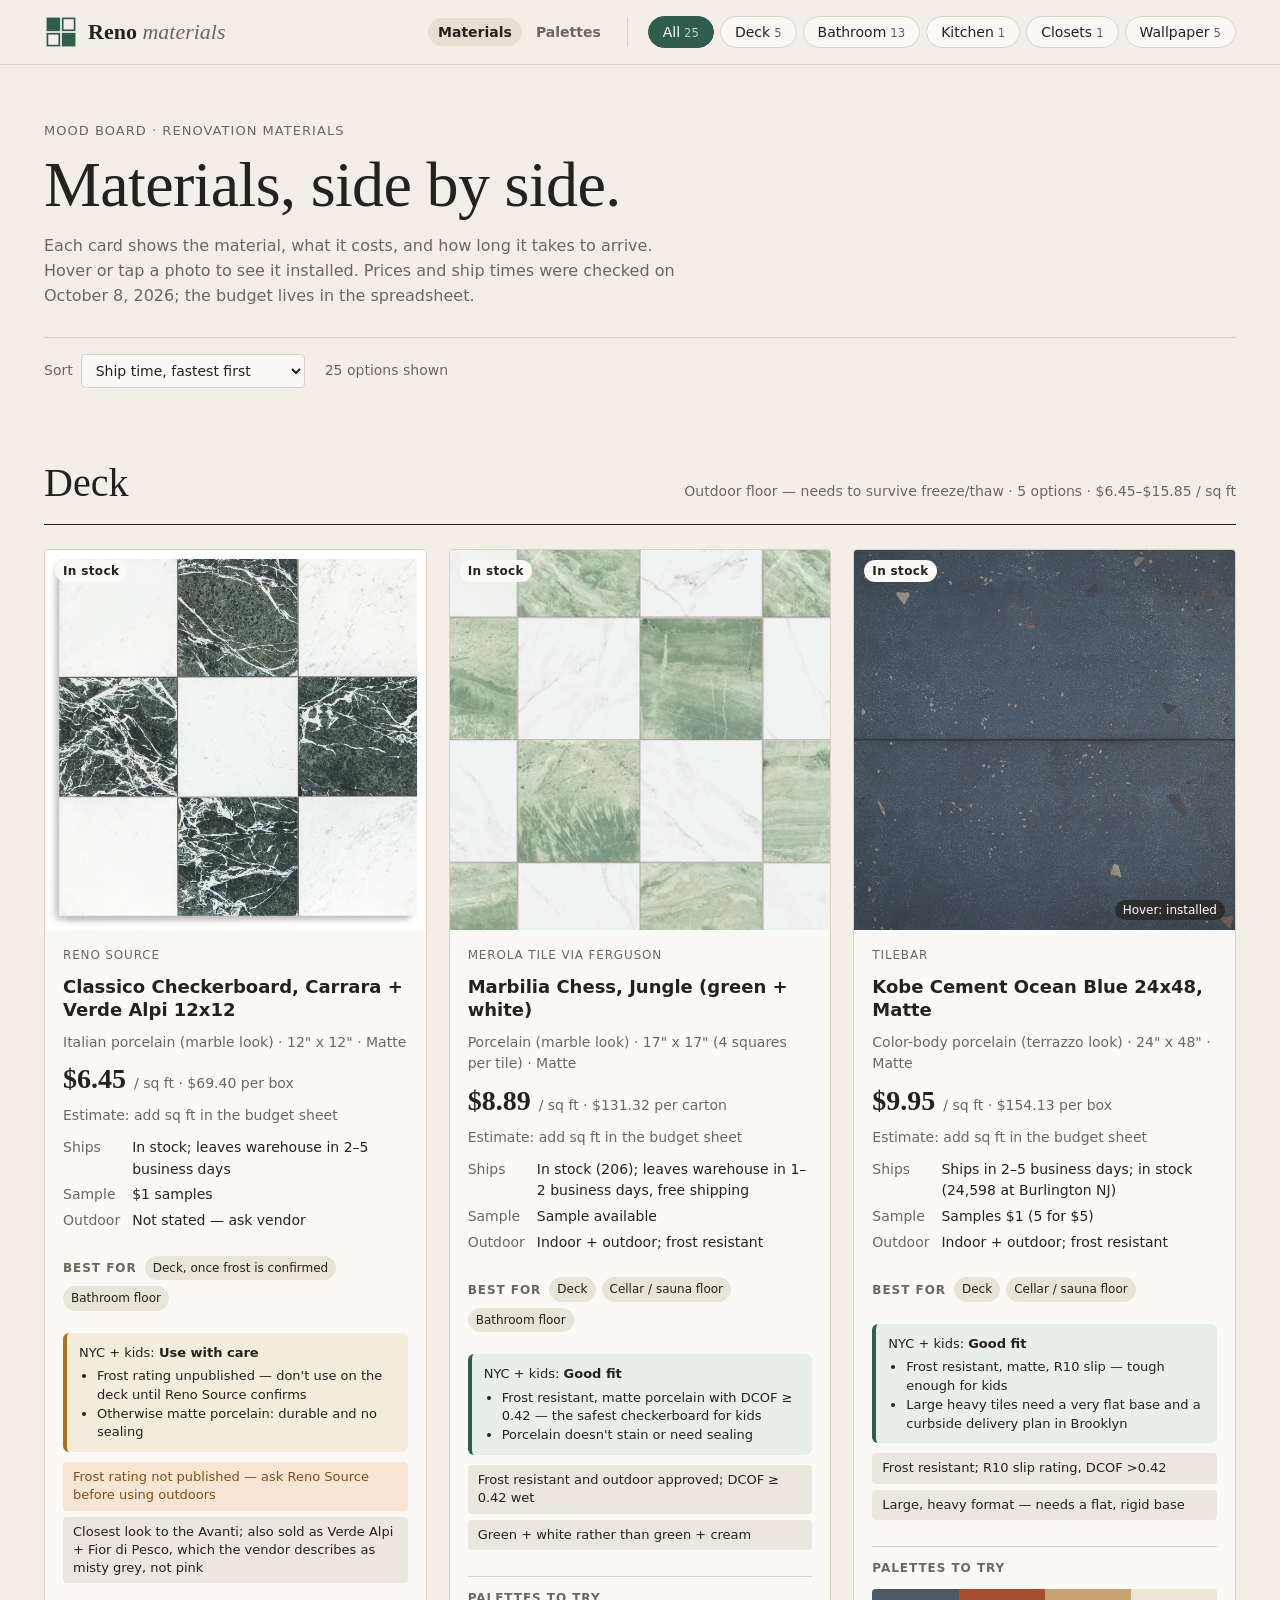
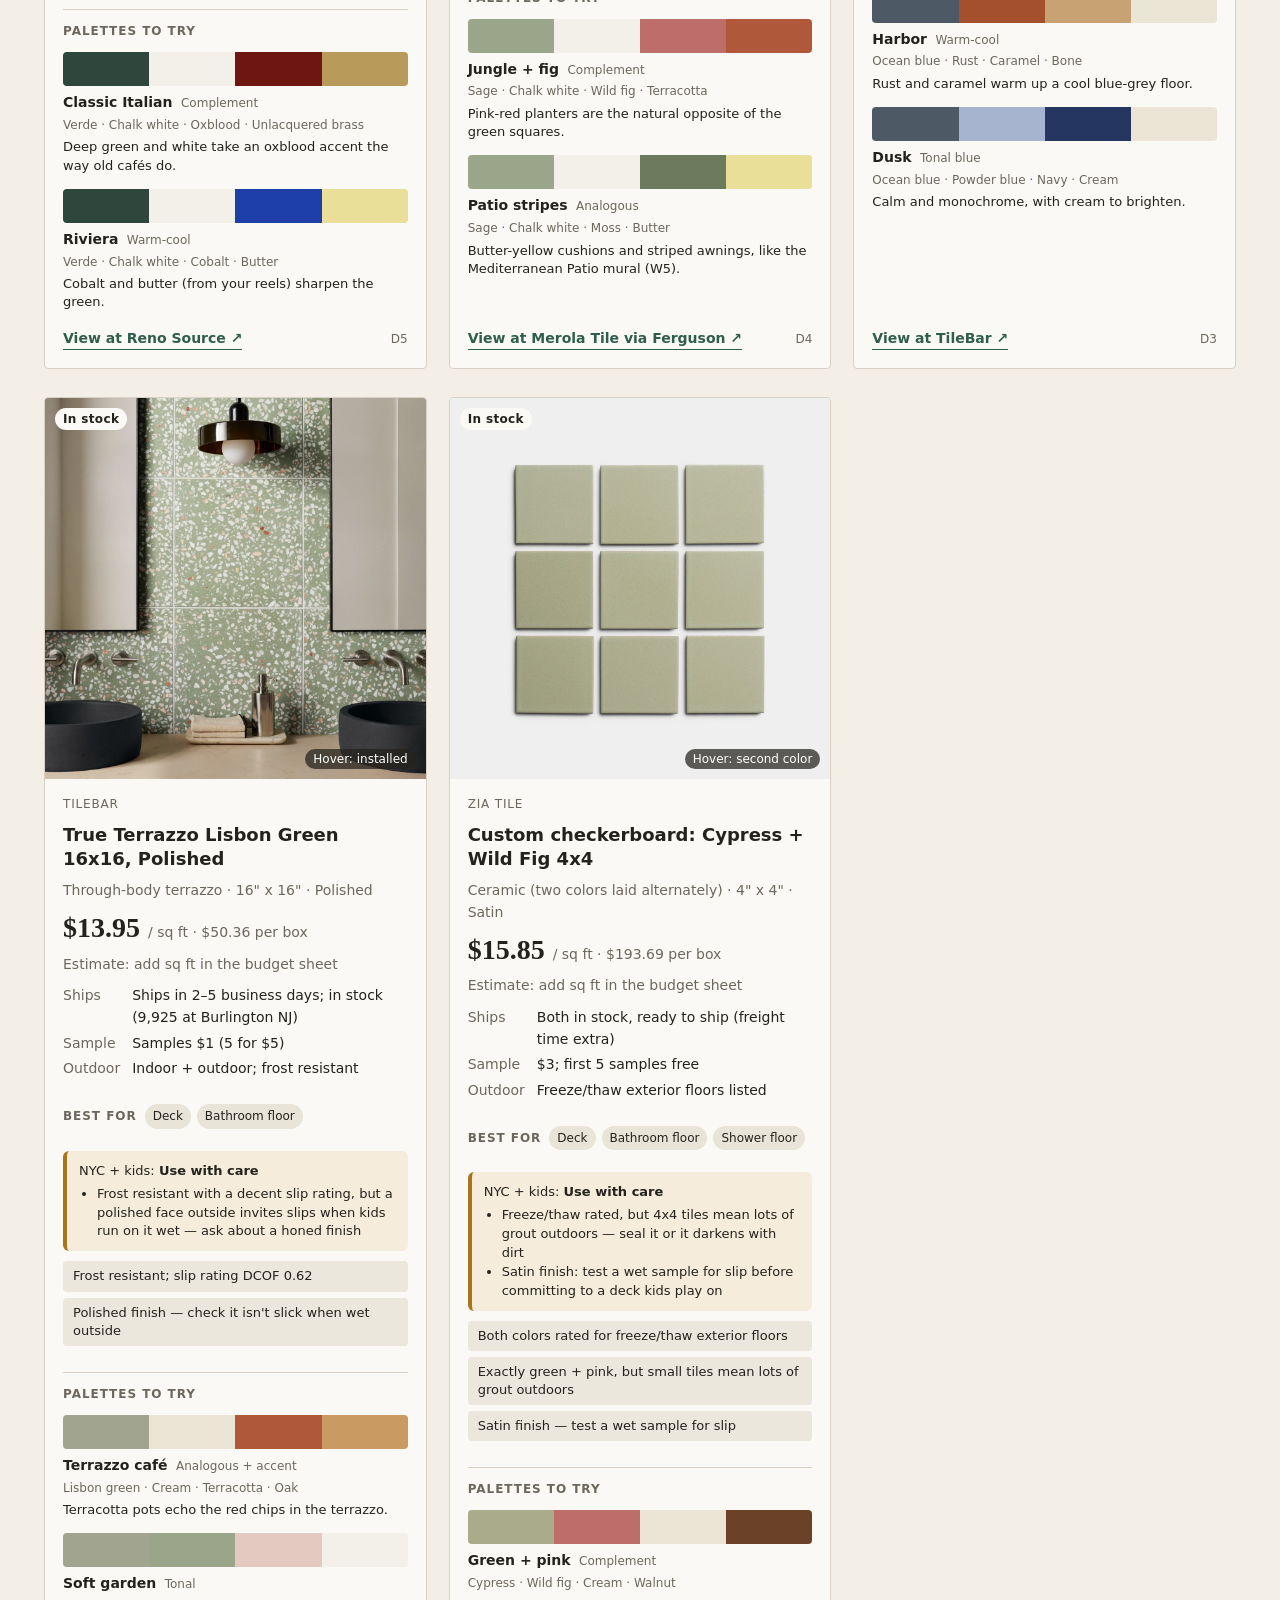
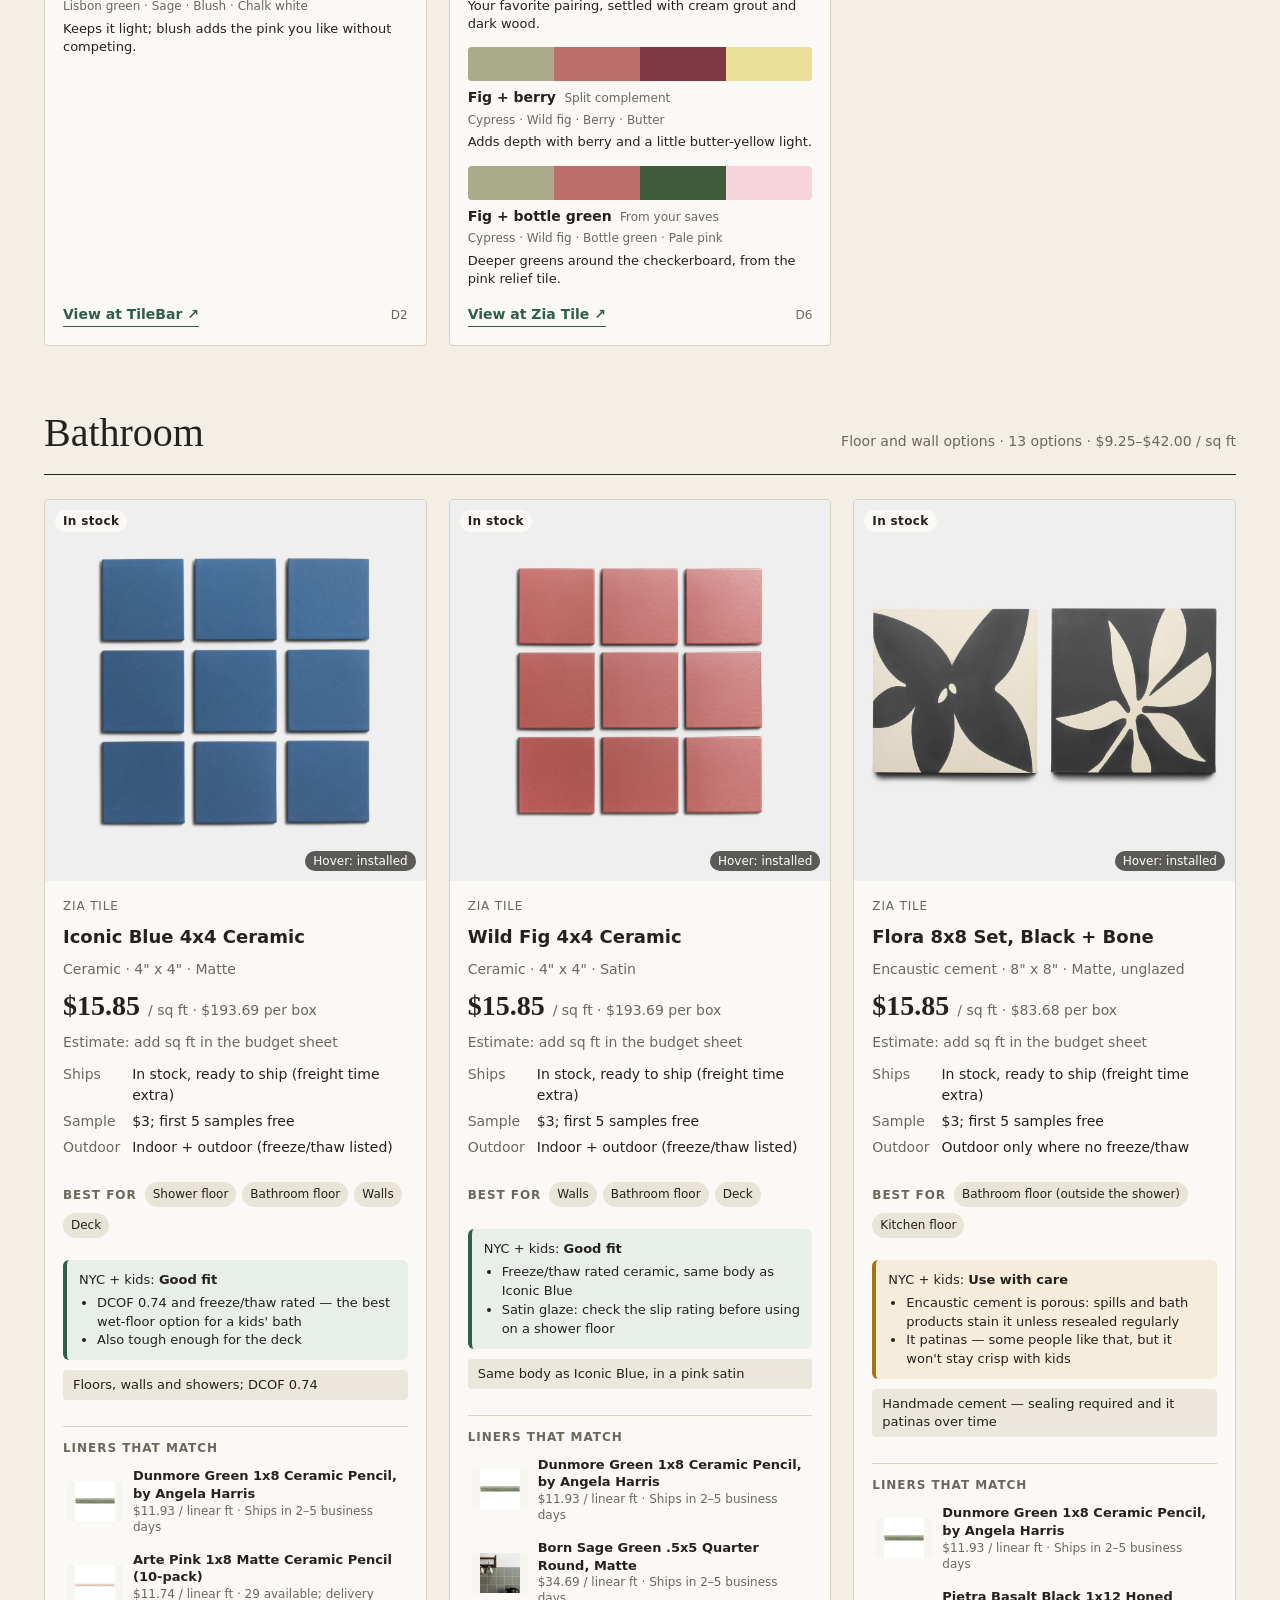
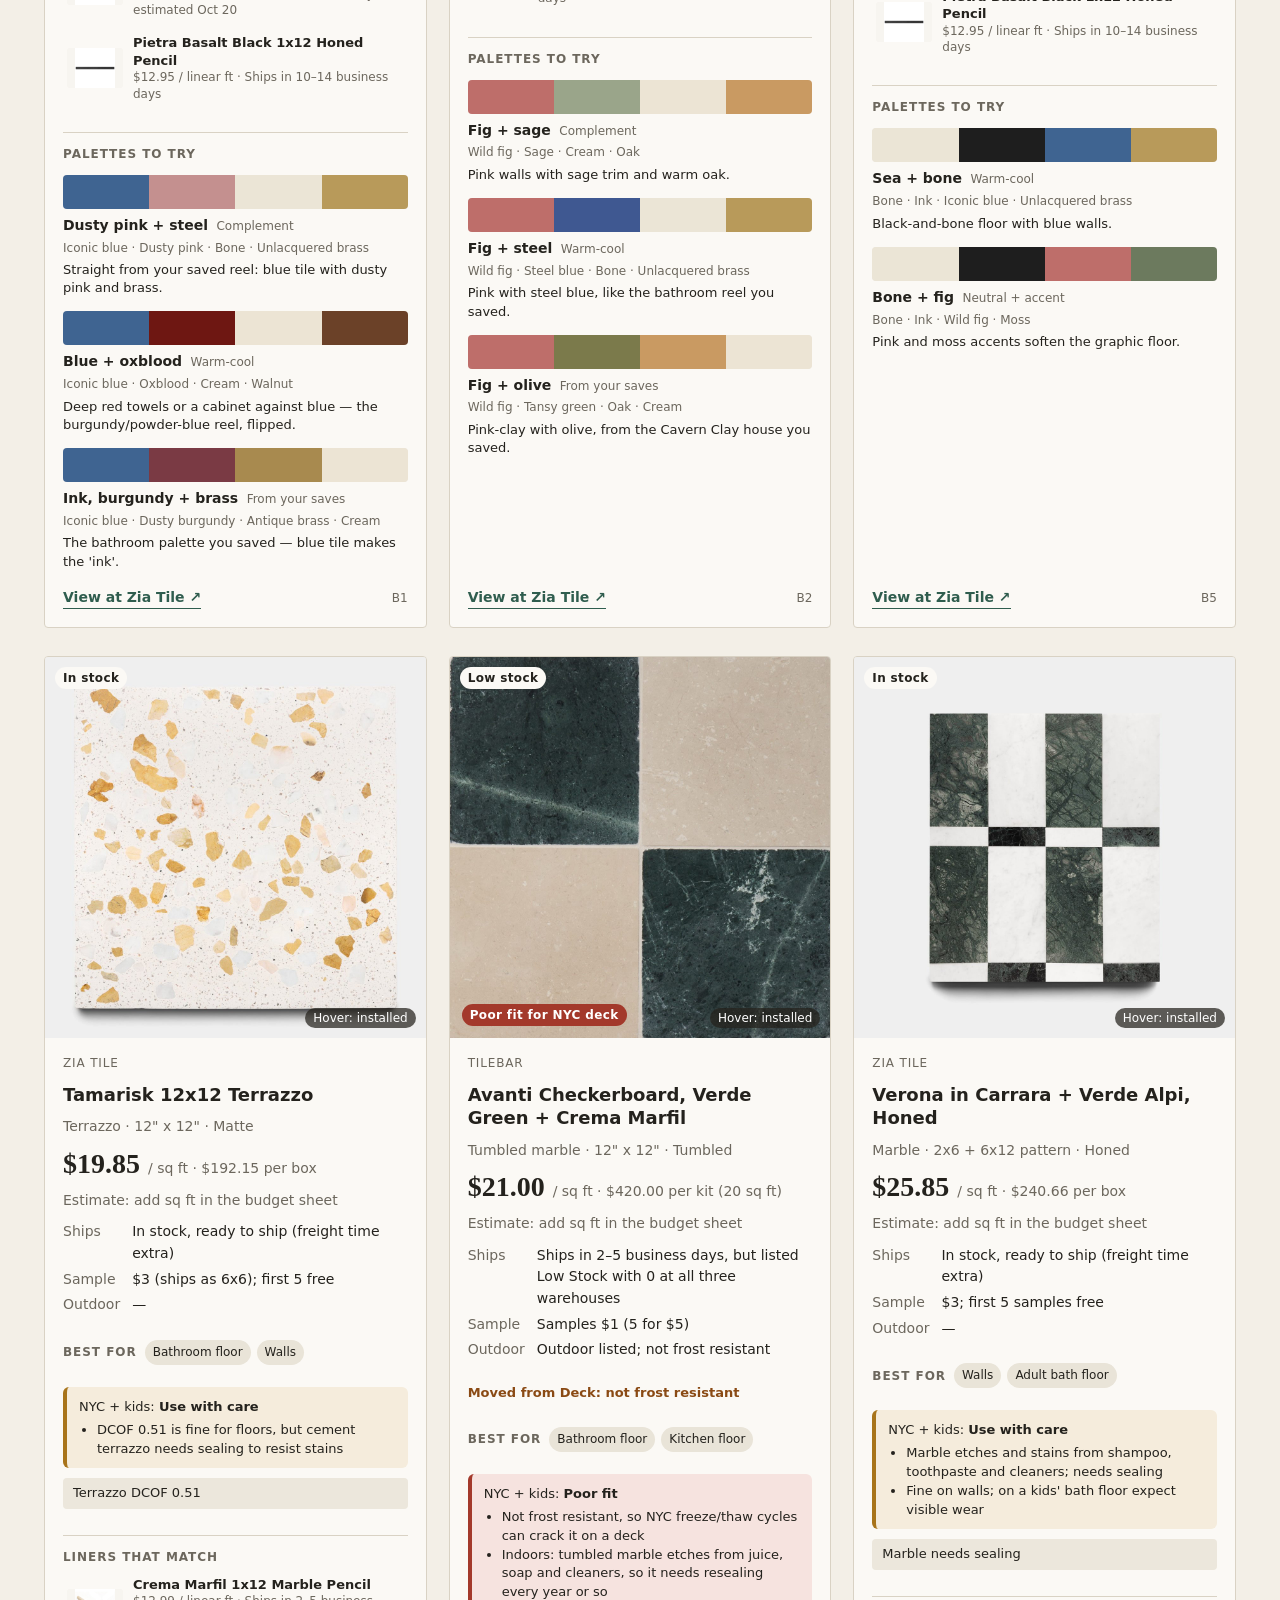
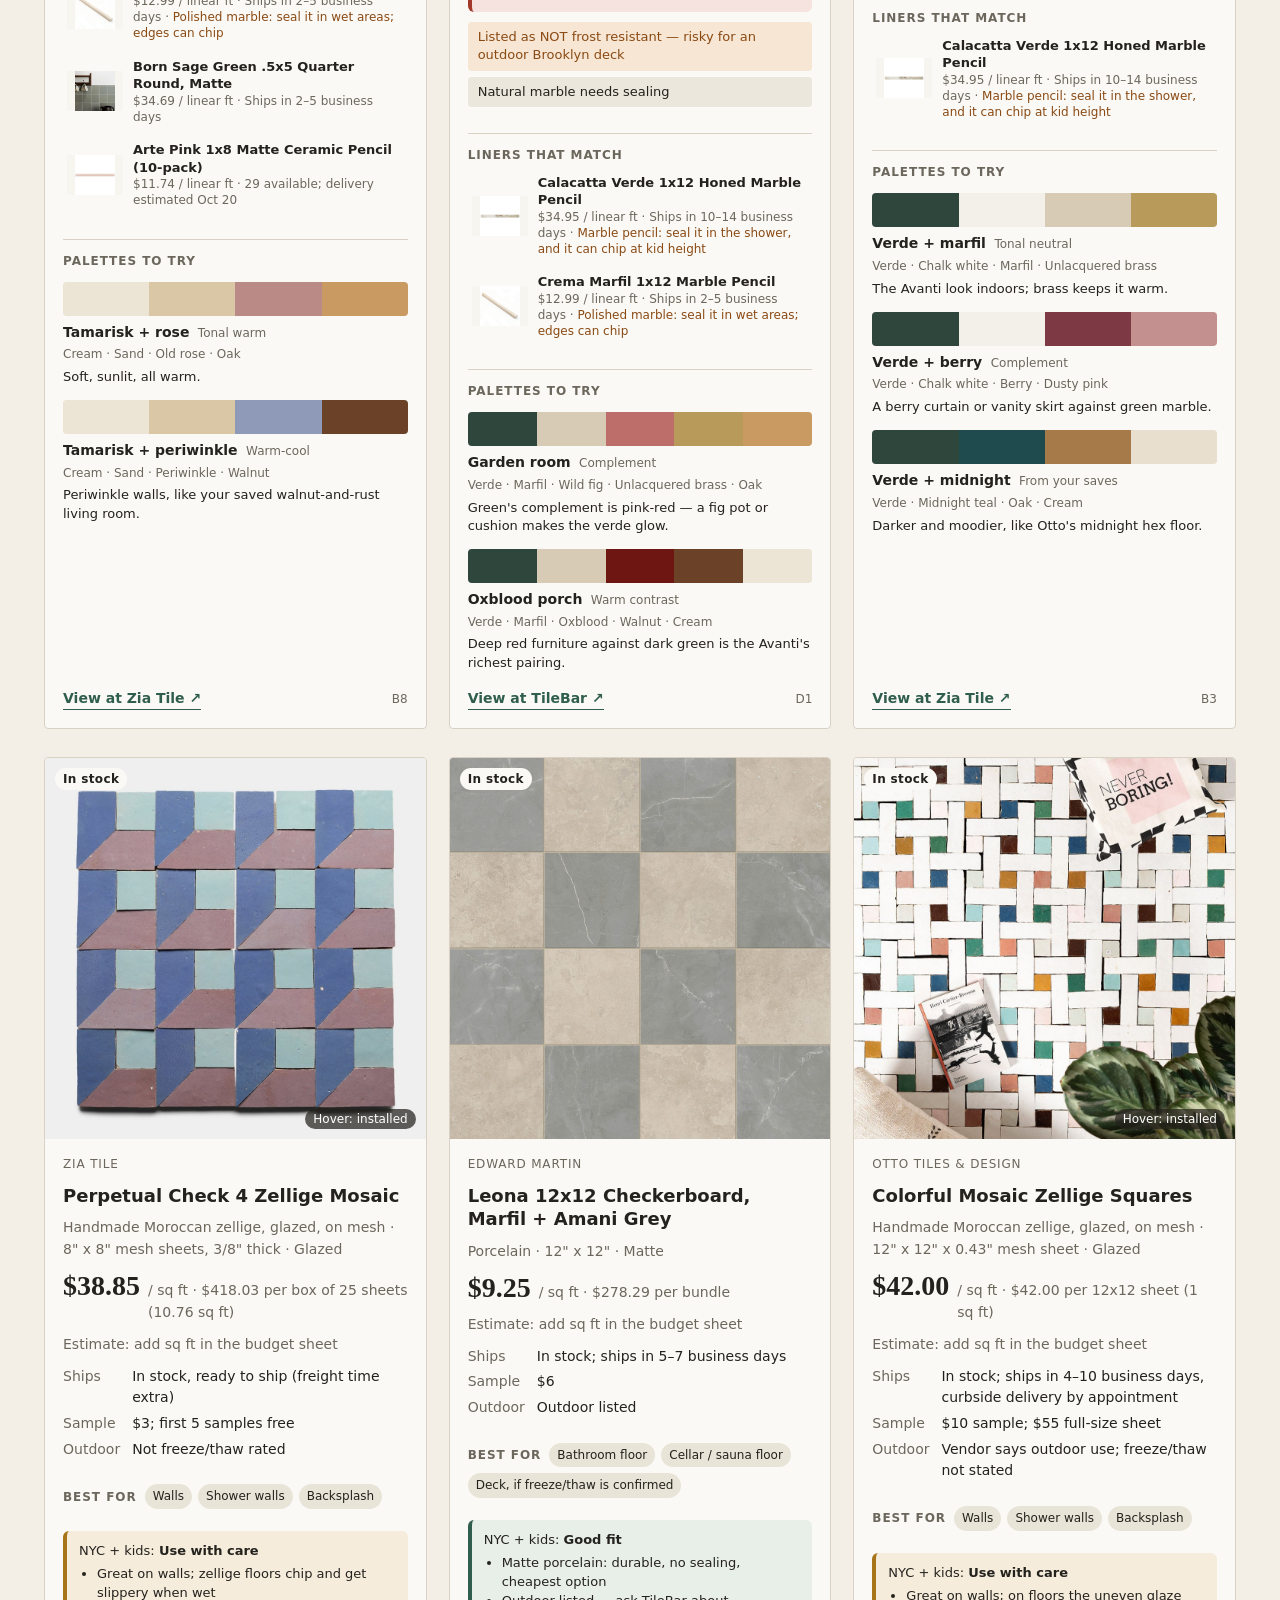
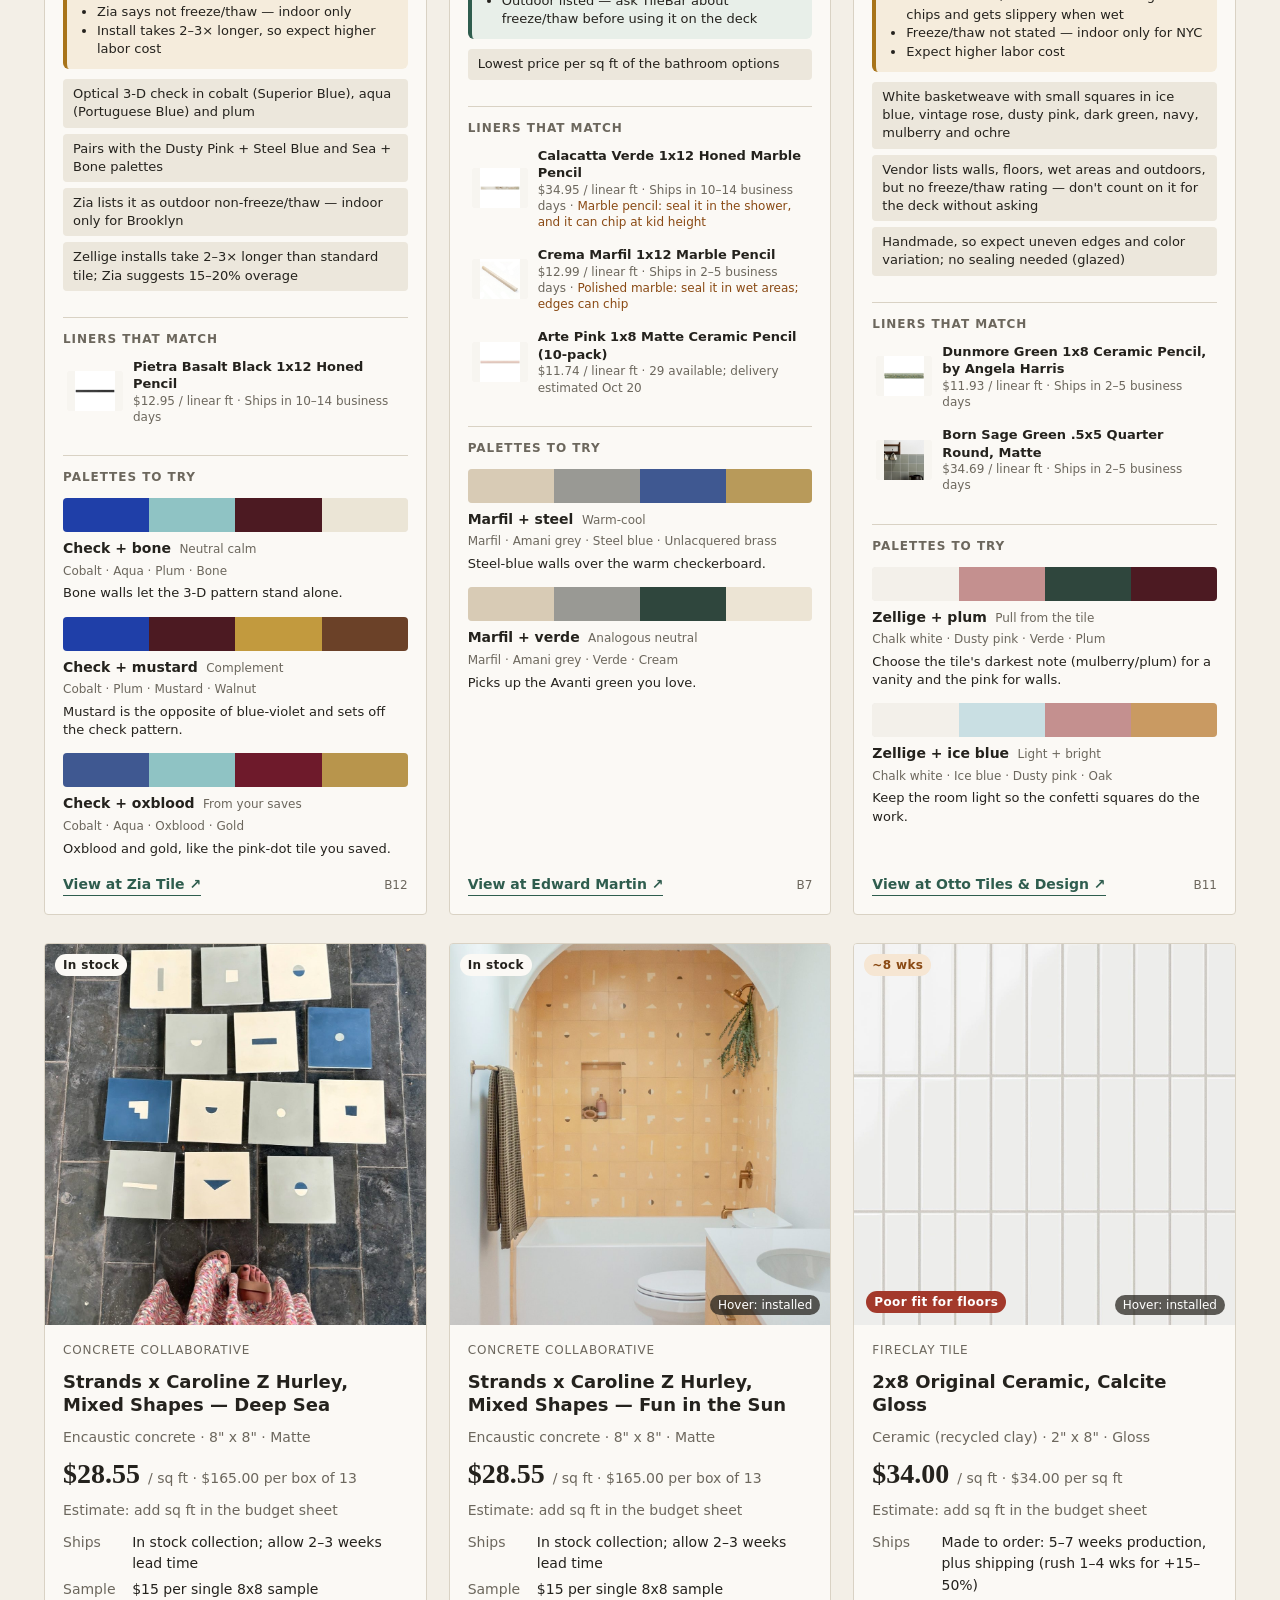
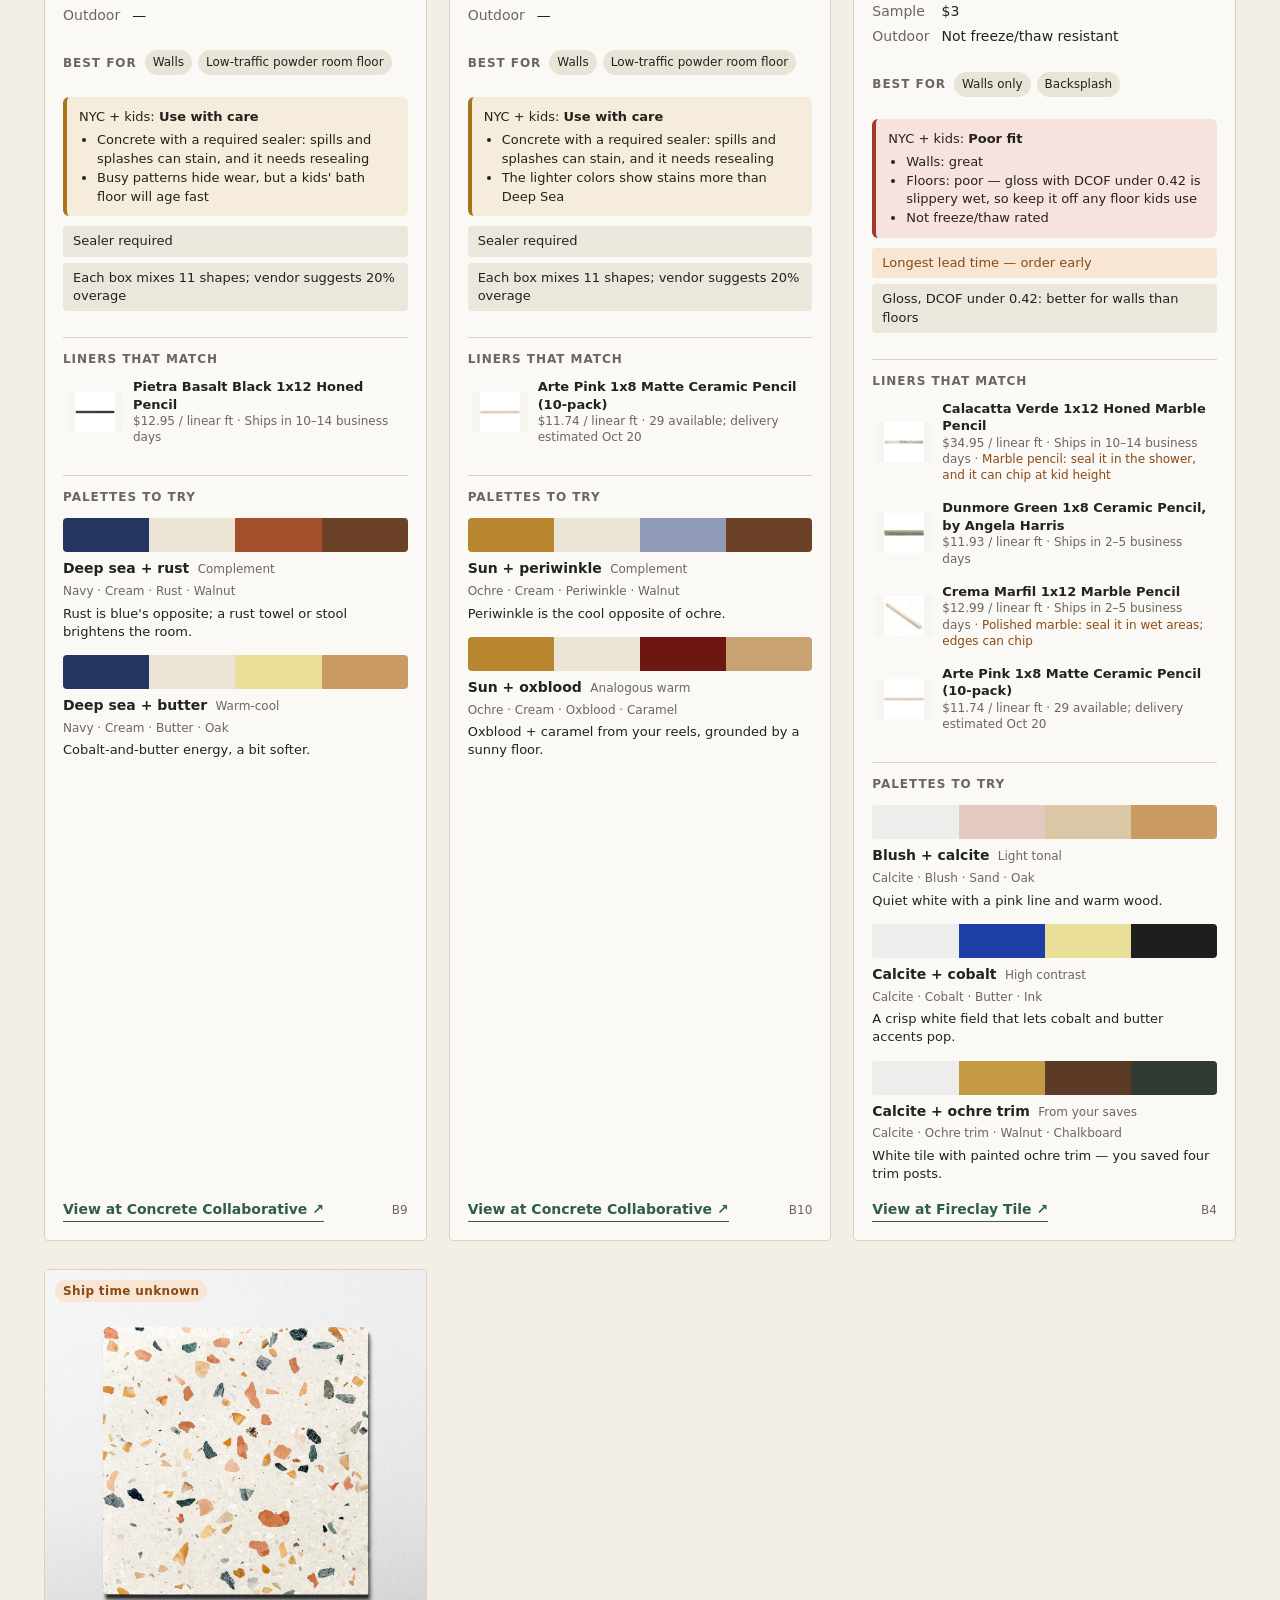
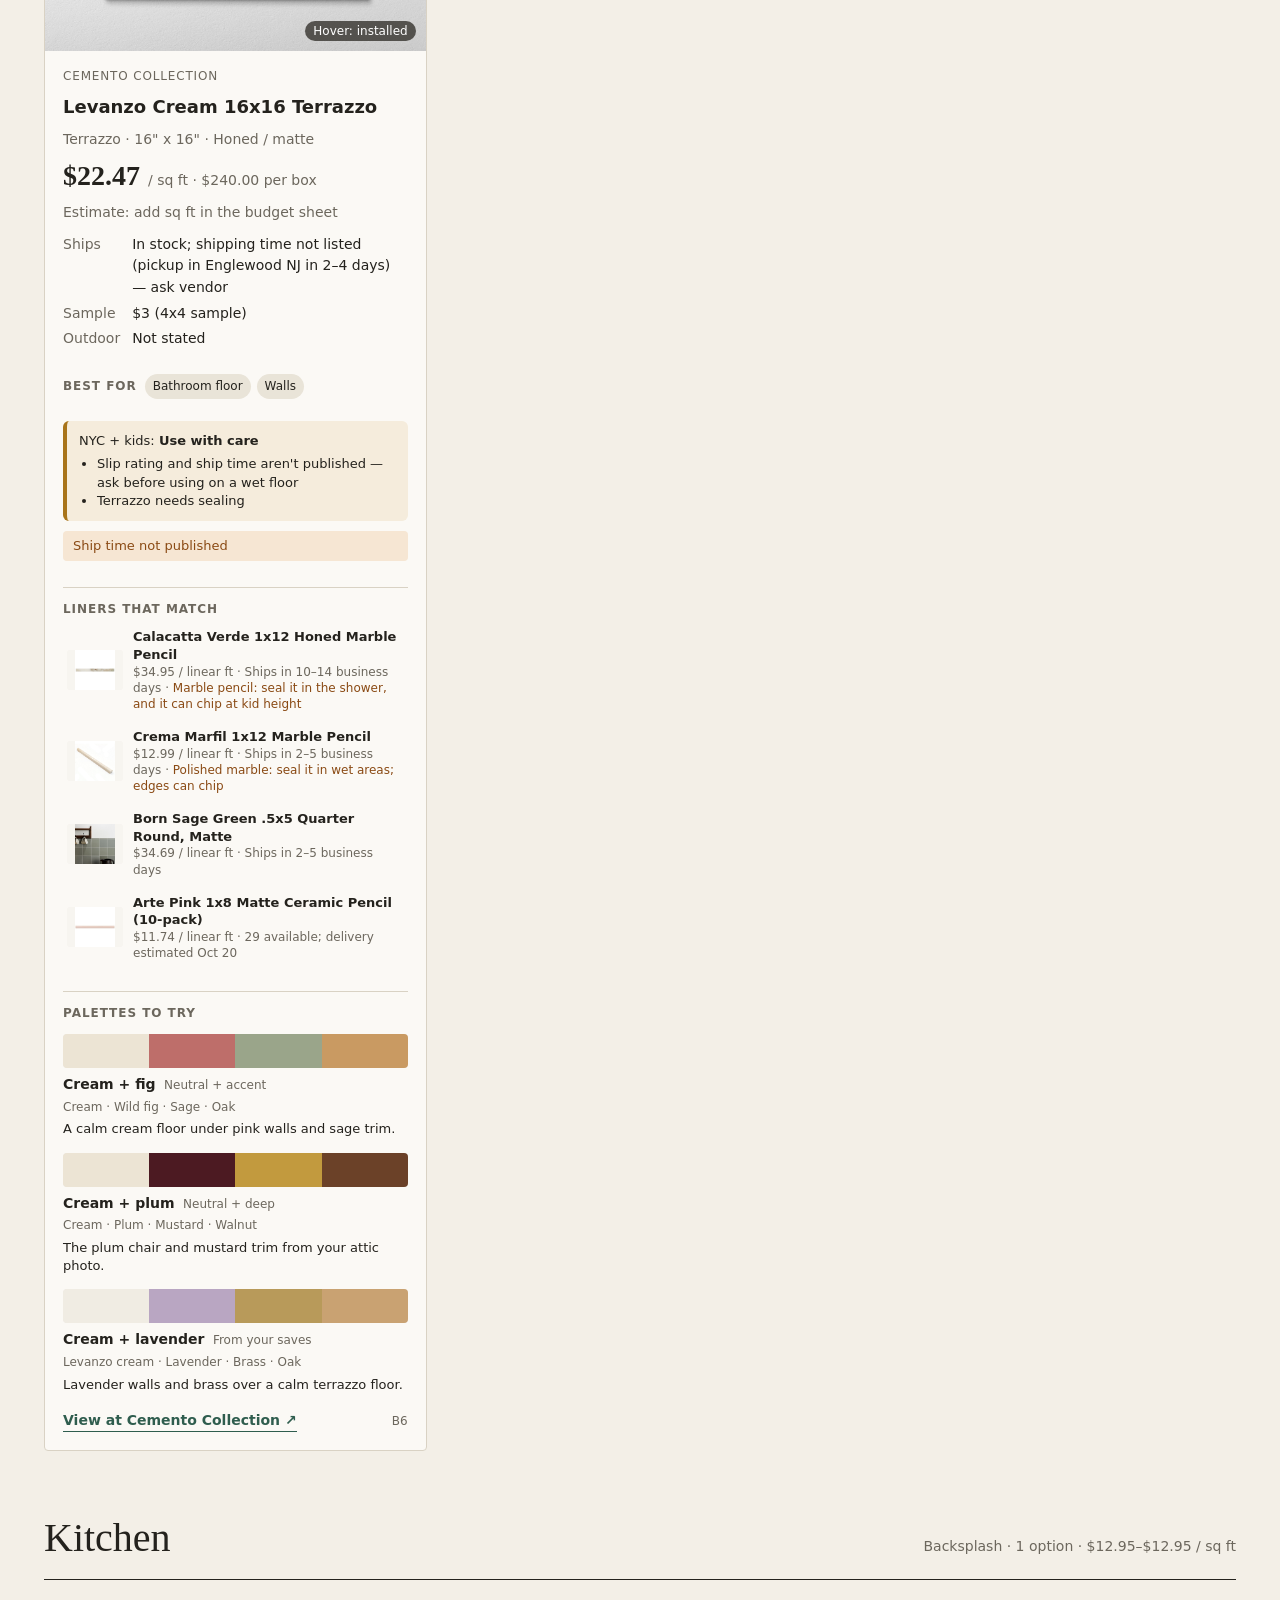
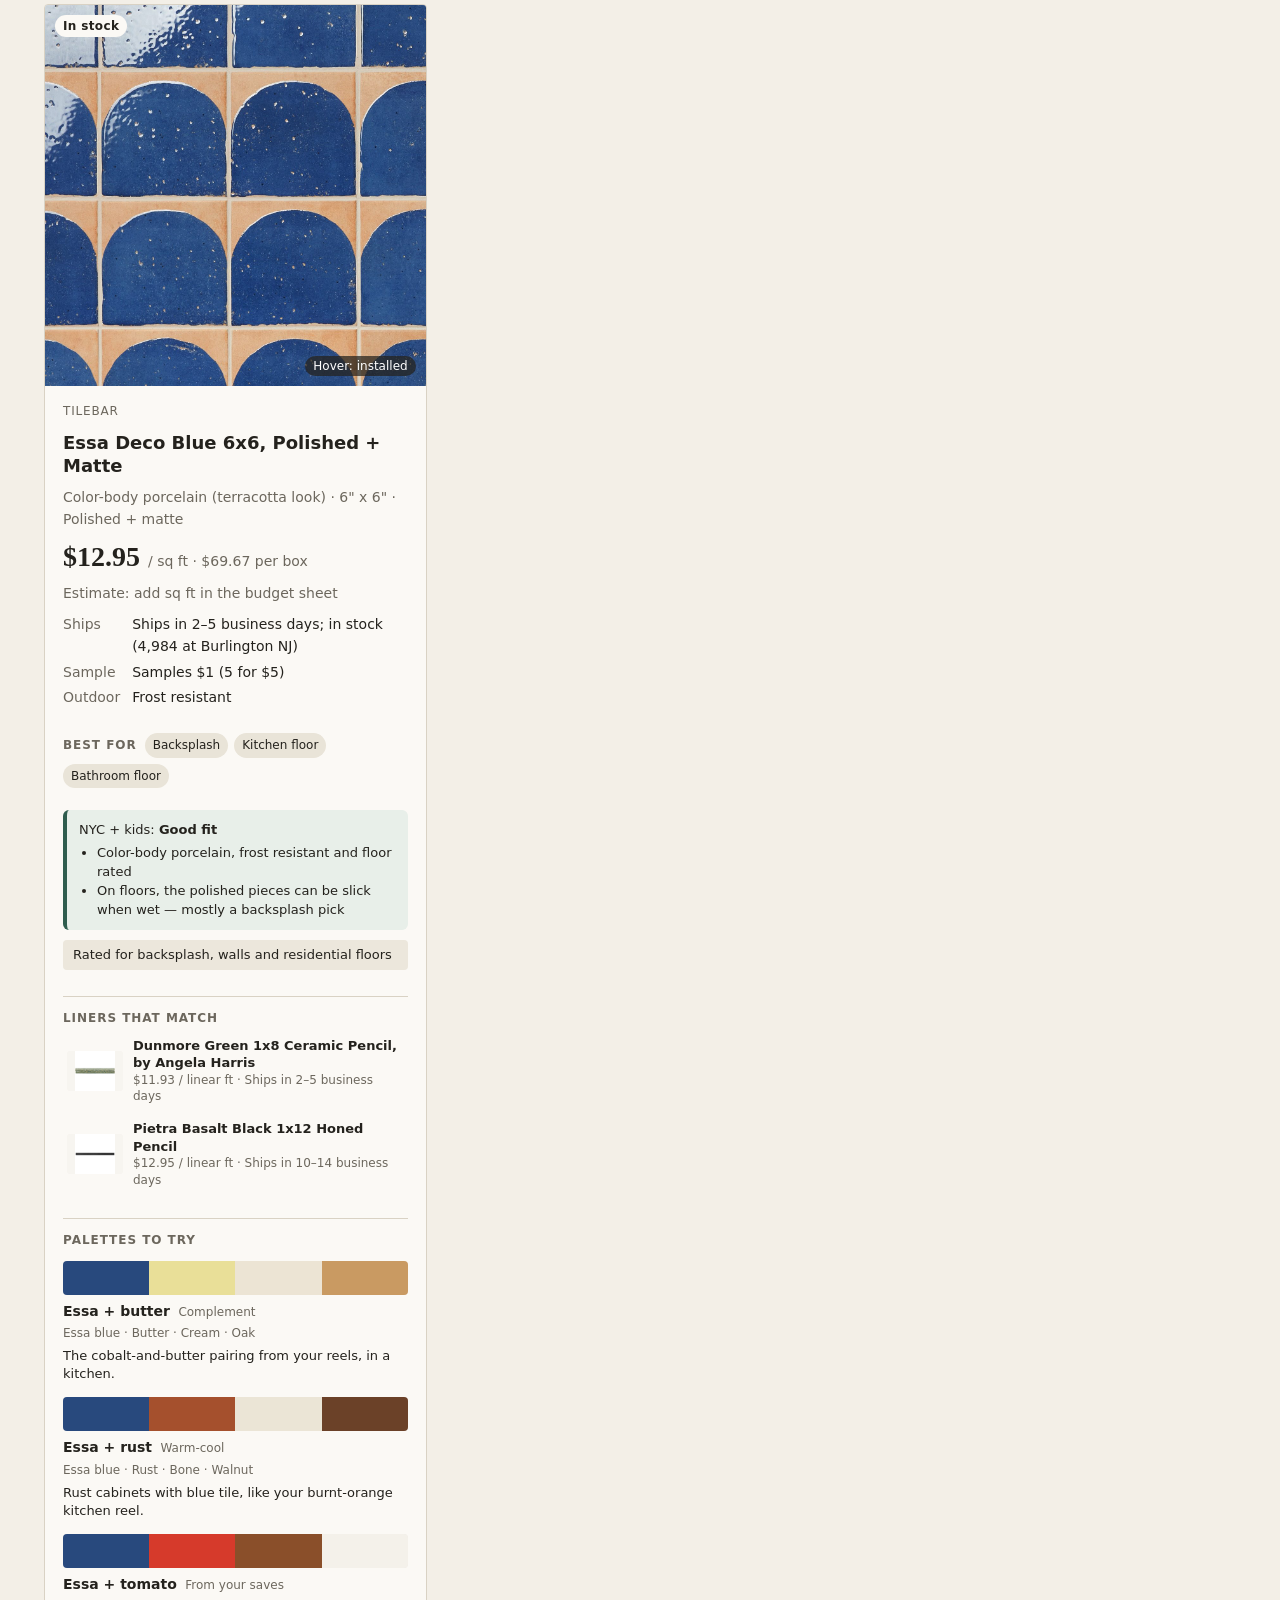
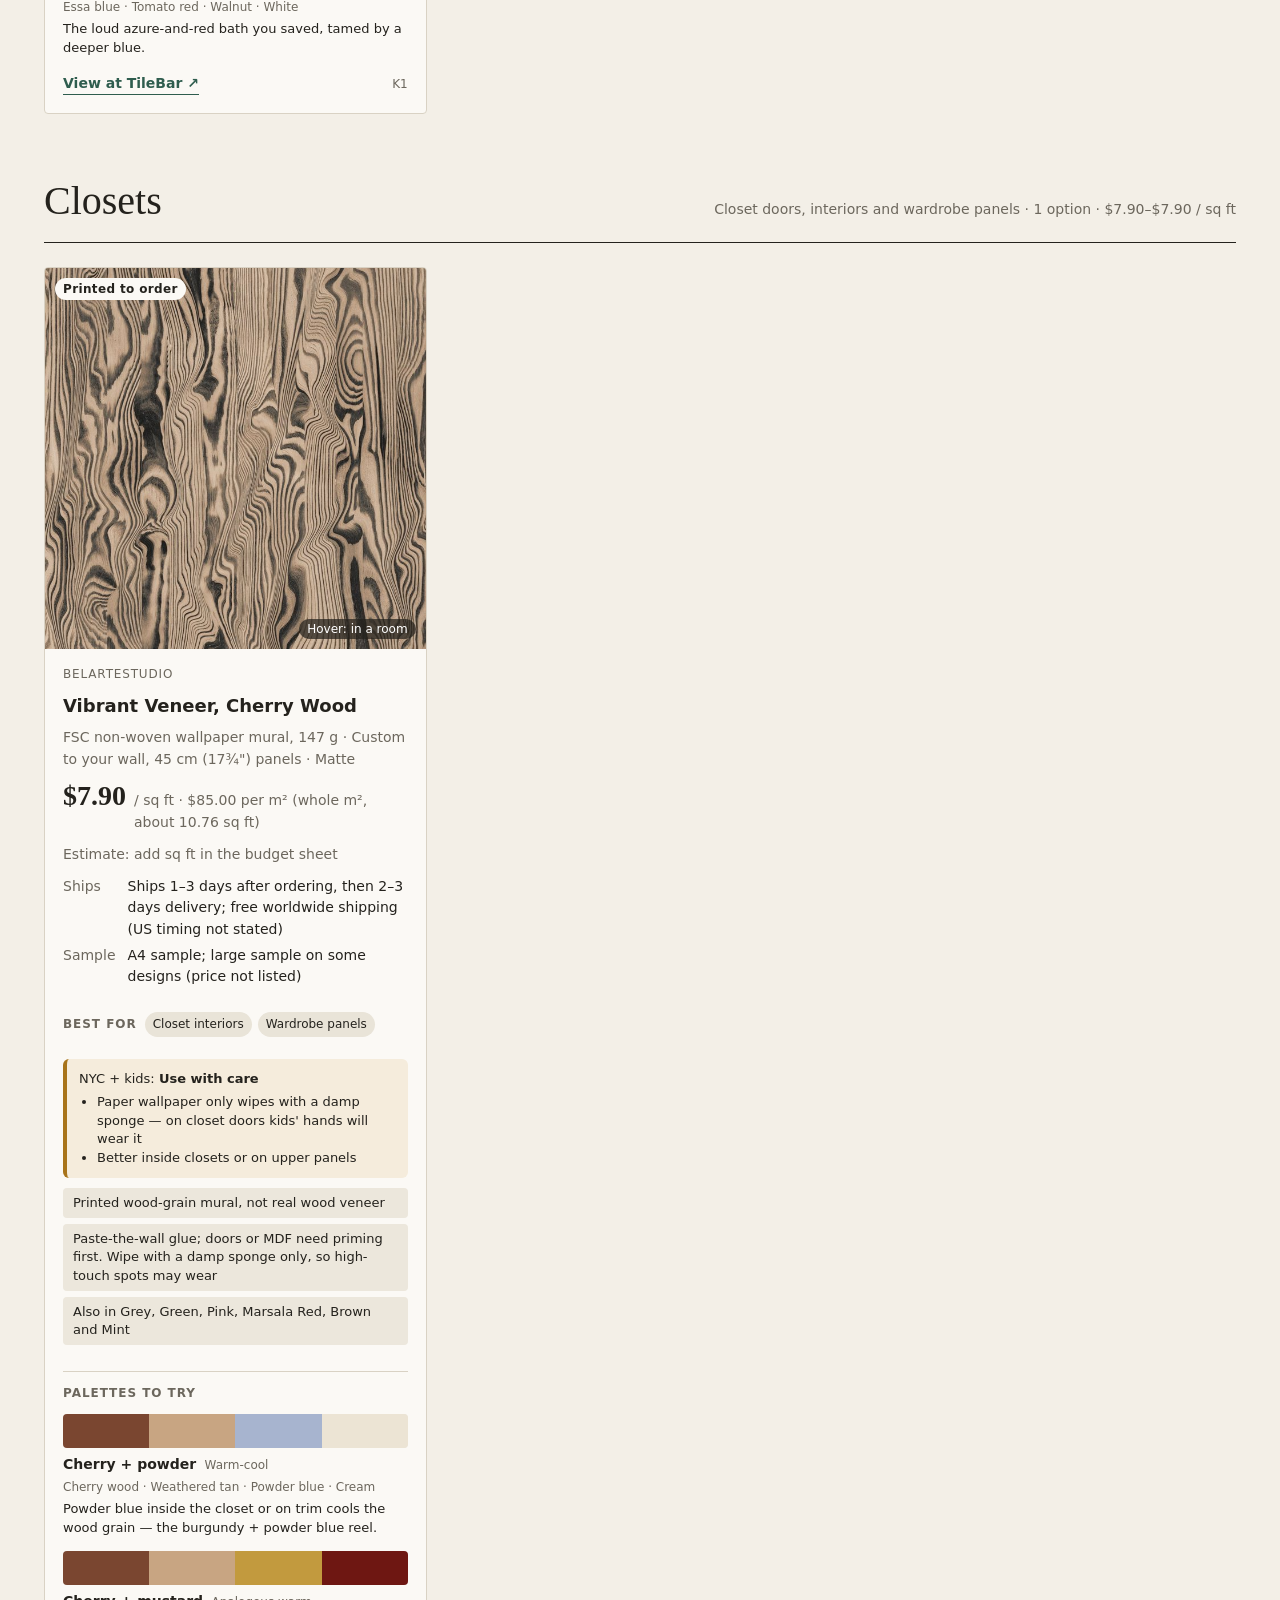
==== index.html @ 20f00aad "Default sort by ship time then price; NYC + kids fit notes; best-for tags; liners nested under match" ====
<!doctype html>
<html lang="en">
<head>
<meta charset="utf-8">
<meta name="viewport" content="width=device-width,initial-scale=1">
<title>Materials Mood Board</title>
<link rel="icon" href="data:image/svg+xml,%3Csvg xmlns='http://www.w3.org/2000/svg' viewBox='0 0 32 32'%3E%3Crect x='2' y='2' width='13' height='13' fill='%232f5d4e'/%3E%3Crect x='17' y='17' width='13' height='13' fill='%232f5d4e'/%3E%3Crect x='17' y='2' width='13' height='13' fill='none' stroke='%232f5d4e' stroke-width='2'/%3E%3Crect x='2' y='17' width='13' height='13' fill='none' stroke='%232f5d4e' stroke-width='2'/%3E%3C/svg%3E">
<link rel="preconnect" href="https://api.fontshare.com">
<link href="https://api.fontshare.com/v2/css?f[]=gambetta@400,500,600&f[]=switzer@400,500,600&display=swap" rel="stylesheet">
<link rel="stylesheet" href="styles.css">
</head>
<body>
<header class="masthead">
  <div class="wrap masthead__row">
    <a class="brand" href="#top" aria-label="Materials mood board">
      <svg viewBox="0 0 40 40" width="34" height="34" fill="none" aria-hidden="true">
        <rect x="3" y="3" width="16" height="16" fill="currentColor"/>
        <rect x="21" y="21" width="16" height="16" fill="currentColor"/>
        <rect x="22" y="4" width="14" height="14" stroke="currentColor" stroke-width="2"/>
        <rect x="4" y="22" width="14" height="14" stroke="currentColor" stroke-width="2"/>
      </svg>
      <span>Reno <em>materials</em></span>
    </a>
    <div class="masthead__nav">
      <nav class="pages" aria-label="Pages"><a href="index.html" aria-current="page">Materials</a><a href="palettes.html">Palettes</a></nav>
      <nav class="filters" aria-label="Filter by room" id="filters"></nav>
    </div>
  </div>
</header>

<main id="top">
  <section class="intro wrap">
    <p class="eyebrow">Mood board · renovation materials</p>
    <h1>Materials, side by side.</h1>
    <p class="lede">Each card shows the material, what it costs, and how long it takes to arrive. Hover or tap a photo to see it installed. Prices and ship times were checked on <span id="checked"></span>; the budget lives in the spreadsheet.</p>
    <div class="toolbar">
      <label>Sort
        <select id="sort">
          <option value="lead">Ship time, fastest first</option>
          <option value="price">Price per sq ft, low → high</option>
          <option value="default">As added</option>
        </select>
      </label>
      <span class="count" id="count"></span>
    </div>
  </section>

  <div id="rooms"></div>
</main>

<div class="lightbox" id="lightbox" hidden>
  <button class="lightbox__close" id="lbClose" aria-label="Close">×</button>
  <img id="lbImg" alt="">
  <p id="lbCap"></p>
</div>

<footer class="wrap foot">
  <p>Prices, stock and ship times come from each vendor's product page and change often. Confirm before ordering. Suitability notes (frost, slip) are the vendor's own listings, not an installer's review.</p>
</footer>
<script src="app.js"></script>
</body>
</html>
---- styles.css ----
:root{
  --bg:#f3efe7; --surface:#fbf9f5; --ink:#24221d; --muted:#6c675d; --line:#d9d2c4;
  --accent:#2f5d4e; --accent-ink:#fff; --warn:#8a4a14; --warn-bg:#f6e6d3;
  --display:'Gambetta',Georgia,serif; --body:'Switzer',system-ui,sans-serif;
  --r:4px;
}
*{box-sizing:border-box}
html{scroll-behavior:smooth}
body{margin:0;background:var(--bg);color:var(--ink);font-family:var(--body);font-size:16px;line-height:1.55;-webkit-font-smoothing:antialiased}
img{display:block;max-width:100%}
a{color:var(--accent)}
.wrap{max-width:1240px;margin:0 auto;padding:0 24px}

.masthead{position:sticky;top:0;z-index:20;background:color-mix(in srgb,var(--bg) 92%,transparent);backdrop-filter:blur(8px);border-bottom:1px solid var(--line)}
.masthead__row{display:flex;align-items:center;justify-content:space-between;gap:16px;min-height:64px;flex-wrap:wrap;padding-top:8px;padding-bottom:8px}
.brand{display:flex;align-items:center;gap:10px;color:var(--accent);text-decoration:none;font-family:var(--display);font-size:22px;font-weight:600}
.brand span{color:var(--ink)} .brand em{font-weight:400;color:var(--muted)}
.filters{display:flex;gap:6px;flex-wrap:wrap}
.chip{font:500 14px var(--body);border:1px solid var(--line);background:var(--surface);color:var(--ink);padding:7px 14px;border-radius:999px;cursor:pointer;transition:background .15s,border-color .15s}
.chip:hover{border-color:var(--accent)}
.chip[aria-pressed="true"]{background:var(--accent);border-color:var(--accent);color:var(--accent-ink)}
.chip small{opacity:.7;margin-left:4px}

.intro{padding-top:56px;padding-bottom:24px}
.eyebrow{font-size:13px;letter-spacing:.08em;text-transform:uppercase;color:var(--muted);margin:0 0 10px}
h1{font-family:var(--display);font-weight:500;font-size:clamp(36px,5.5vw,64px);line-height:1.05;margin:0 0 16px;letter-spacing:-.01em}
.lede{max-width:62ch;color:var(--muted);margin:0 0 28px}
.toolbar{display:flex;align-items:center;gap:20px;flex-wrap:wrap;border-top:1px solid var(--line);padding-top:16px}
.toolbar label{font-size:14px;color:var(--muted);display:flex;gap:8px;align-items:center}
select{font:500 14px var(--body);padding:7px 10px;border:1px solid var(--line);border-radius:var(--r);background:var(--surface);color:var(--ink)}
.count{font-size:14px;color:var(--muted)}

.room{padding:40px 0 16px}
.room__head{display:flex;align-items:baseline;justify-content:space-between;gap:16px;border-bottom:1px solid var(--ink);padding-bottom:10px;margin-bottom:24px;flex-wrap:wrap}
.room__head h2{font-family:var(--display);font-weight:500;font-size:clamp(28px,3.4vw,40px);margin:0}
.room__meta{font-size:14px;color:var(--muted);font-variant-numeric:tabular-nums}

.grid{display:grid;grid-template-columns:repeat(auto-fill,minmax(290px,1fr));gap:28px 22px}
.card{background:var(--surface);border:1px solid var(--line);border-radius:var(--r);overflow:hidden;display:flex;flex-direction:column}
.card__media{position:relative;aspect-ratio:1/1;background:#e7e1d5;cursor:zoom-in;overflow:hidden;border:0;padding:0;width:100%}
.card__media img{position:absolute;inset:0;width:100%;height:100%;object-fit:cover;transition:opacity .35s ease,transform .6s ease}
.card__media img.alt{opacity:0}
.card__media:hover img.alt,.card__media.show-alt img.alt{opacity:1}
.card__media:hover img{transform:scale(1.02)}
.tag{position:absolute;left:10px;top:10px;font:600 12px var(--body);letter-spacing:.03em;background:var(--surface);color:var(--ink);padding:4px 8px;border-radius:999px}
.tag--slow{background:var(--warn-bg);color:var(--warn)}
.hint{position:absolute;right:10px;bottom:10px;font:500 12px var(--body);background:rgba(36,34,29,.72);color:#fff;padding:3px 8px;border-radius:999px}
.card__body{padding:16px 18px 18px;display:flex;flex-direction:column;gap:10px;flex:1}
.vendor{font-size:12px;letter-spacing:.07em;text-transform:uppercase;color:var(--muted);margin:0}
.card h3{font-family:var(--body);font-weight:600;font-size:18px;line-height:1.3;margin:0}
.spec{font-size:14px;color:var(--muted);margin:0}
.price{display:flex;align-items:baseline;gap:8px;font-variant-numeric:tabular-nums;margin:2px 0 0}
.price strong{font-family:var(--display);font-weight:600;font-size:28px;line-height:1}
.price span{font-size:14px;color:var(--muted)}
dl{margin:0;display:grid;grid-template-columns:auto 1fr;gap:4px 12px;font-size:14px}
dt{color:var(--muted)} dd{margin:0}
.flags{list-style:none;margin:0;padding:0;display:flex;flex-direction:column;gap:6px}
.flags li{font-size:13px;line-height:1.4;padding:6px 10px;border-radius:var(--r);background:#ece7dc}
.flags li.bad{background:var(--warn-bg);color:var(--warn);font-weight:500}
.card__foot{margin-top:auto;padding-top:6px;display:flex;justify-content:space-between;align-items:center;font-size:14px;gap:8px}
.card__foot a{font-weight:600;text-decoration:none;border-bottom:1px solid currentColor}
.id{font-size:12px;color:var(--muted);font-variant-numeric:tabular-nums}

.lightbox{position:fixed;inset:0;background:rgba(20,19,16,.92);z-index:50;display:flex;flex-direction:column;align-items:center;justify-content:center;padding:24px}
.lightbox[hidden]{display:none}
.lightbox img{max-width:min(1100px,94vw);max-height:80vh;object-fit:contain}
.lightbox p{color:#e9e4da;font-size:14px;margin:14px 0 0;text-align:center}
.lightbox__close{position:absolute;top:14px;right:18px;background:none;border:0;color:#fff;font-size:36px;cursor:pointer;line-height:1}

.foot{padding-top:48px;padding-bottom:64px;color:var(--muted);font-size:13px;max-width:900px;margin-left:auto;margin-right:auto}

.card--liner .card__media{background:#f7f5f0}
.card--liner .card__media img{object-fit:contain;padding:18px}
.card.flash{outline:3px solid var(--accent);outline-offset:3px}
.card{scroll-margin-top:90px}
.palettes{display:grid;grid-template-columns:repeat(auto-fill,minmax(520px,1fr));gap:24px}
.pal{background:var(--surface);border:1px solid var(--line);border-radius:var(--r);overflow:hidden}
.pal__strip{display:flex;height:120px}
.pal__sw{flex:1;position:relative}
.pal__sw span{position:absolute;left:8px;bottom:8px;font:500 11px/1.3 var(--body);color:#fff;text-shadow:0 1px 2px rgba(0,0,0,.45);font-variant-numeric:tabular-nums}
.pal__sw.light span{color:#24221d;text-shadow:none}
.pal__body{padding:16px 18px 18px}
.pal__body h3{font-family:var(--display);font-weight:500;font-size:26px;margin:0 0 6px}
.pal__body p{margin:0 0 14px;color:var(--muted);font-size:14px}
.pal__picks{list-style:none;margin:0;padding:0;display:grid;gap:8px}
.pal__picks a{display:flex;align-items:center;gap:12px;text-decoration:none;color:var(--ink);padding:4px;border-radius:var(--r)}
.pal__picks a:hover{background:#efeae0}
.pal__picks img{width:48px;height:48px;object-fit:cover;border-radius:3px;flex:none;background:#eee}
.pal__picks span{font-size:14px;line-height:1.35}
.pal__picks strong{display:block;font-size:12px;letter-spacing:.06em;text-transform:uppercase;color:var(--muted);font-weight:600}
@media (max-width:640px){.palettes{grid-template-columns:1fr}.pal__strip{height:90px}}
@media (max-width:640px){.intro{padding-top:32px}.grid{grid-template-columns:1fr}}
@media (prefers-reduced-motion:reduce){*{transition:none!important;scroll-behavior:auto}}

/* Page nav + palettes page */
.masthead__nav{display:flex;align-items:center;gap:20px;flex-wrap:wrap;justify-content:flex-end}
.pages{display:flex;gap:4px;padding-right:16px;border-right:1px solid var(--line)}
.pages a{font:600 14px var(--body);color:var(--muted);text-decoration:none;padding:6px 10px;border-radius:999px}
.pages a[aria-current="page"]{color:var(--ink);background:#e6e0d4}
.pages a:hover{color:var(--ink)}
.jump{display:flex;gap:18px;margin-top:20px}
.jump a{color:var(--accent);font-weight:600;font-size:15px}
.pal__sw{border:0;padding:0;cursor:copy;font:inherit}
.pal__sw.copied::after{content:"Copied";position:absolute;top:8px;left:8px;font:600 11px var(--body);background:rgba(255,255,255,.9);color:#24221d;padding:2px 6px;border-radius:3px}
.inspo{display:grid;grid-template-columns:repeat(auto-fill,minmax(520px,1fr));gap:24px}
.pal--inspo{display:grid;grid-template-columns:200px 1fr}
.inspo__img{border:0;padding:0;background:#ddd;cursor:zoom-in;height:100%;min-height:280px}
.inspo__img img{width:100%;height:100%;object-fit:cover;display:block}
.inspo__side{display:flex;flex-direction:column;justify-content:space-between}
.pal--inspo .pal__strip{height:110px}
@media (max-width:640px){.inspo{grid-template-columns:1fr}.pal--inspo{grid-template-columns:120px 1fr}.pages{border-right:0;padding-right:0}}
.pal__sw{text-align:left}
.pages:only-child{border-right:0;padding-right:0}

/* Per-material palettes */
.pairs{margin-top:16px;padding-top:14px;border-top:1px solid var(--line);display:grid;gap:14px}
.pairs__h{margin:0;font:600 12px var(--body);letter-spacing:.08em;text-transform:uppercase;color:var(--muted)}
.pair__strip{display:flex;height:34px;border-radius:4px;overflow:hidden;box-shadow:inset 0 0 0 1px rgba(0,0,0,.06)}
.pair__sw{flex:1;border:0;padding:0;cursor:copy;position:relative}
.pair__sw:hover{flex:1.4;transition:flex .15s}
.pair__sw.copied::after{content:"Copied";position:absolute;inset:auto 0 0 0;font:600 10px var(--body);background:rgba(255,255,255,.85);color:#24221d;text-align:center}
.pair__name{margin:6px 0 0;font-size:14px}
.pair__name span{color:var(--muted);font-size:12px;margin-left:4px}
.pair__names{margin:2px 0 0;font-size:12px;color:var(--muted)}
.pair__why{margin:4px 0 0;font-size:13px;line-height:1.4}

.taste{margin:0;padding:0;list-style:none;display:grid;grid-template-columns:repeat(auto-fill,minmax(300px,1fr));gap:12px 28px}
.taste li{padding-left:18px;position:relative;font-size:15px;line-height:1.5}
.taste li::before{content:"";position:absolute;left:0;top:.6em;width:8px;height:8px;border-radius:2px;background:var(--accent)}
.inspo--saved .inspo__img{display:block;cursor:pointer}
.inspo--saved .pal--inspo{grid-template-columns:170px 1fr}
.inspo--saved .inspo__img{min-height:200px}

/* Uses, NYC+kids fit, nested liners */
.moved{margin:12px 0 0;font-size:13px;font-weight:600;color:var(--warn)}
.uses{display:flex;flex-wrap:wrap;gap:6px;align-items:center;margin-top:14px}
.uses span{font:600 12px var(--body);letter-spacing:.08em;text-transform:uppercase;color:var(--muted);margin-right:2px}
.uses em{font-style:normal;font-size:12px;padding:3px 8px;border-radius:999px;background:#e9e4d8;color:var(--ink)}
.fit{margin-top:12px;padding:10px 12px;border-radius:6px;border-left:4px solid}
.fit__h{margin:0 0 4px;font-size:13px}
.fit ul{margin:0;padding-left:18px;font-size:13px;line-height:1.45}
.fit--good{background:#e8efe9;border-color:#2f5d4e}
.fit--caution{background:#f5ecdc;border-color:#a8741a}
.fit--poor{background:#f6e3df;border-color:#a3392b}
.tag--poor{top:auto;bottom:12px;left:12px;background:#a3392b;color:#fff}
.liners{margin-top:16px;padding-top:14px;border-top:1px solid var(--line);display:grid;gap:8px}
.liner{display:flex;gap:10px;align-items:center;text-decoration:none;color:var(--ink);padding:4px;border-radius:6px}
.liner:hover{background:#efeae0}
.liner img{width:56px;height:40px;object-fit:contain;background:#f7f5f0;border-radius:3px;flex:none}
.liner span{font-size:12px;line-height:1.35;color:var(--muted)}
.liner strong{display:block;font-size:13px;color:var(--ink);font-weight:600}
.liner i{font-style:normal;color:var(--warn)}
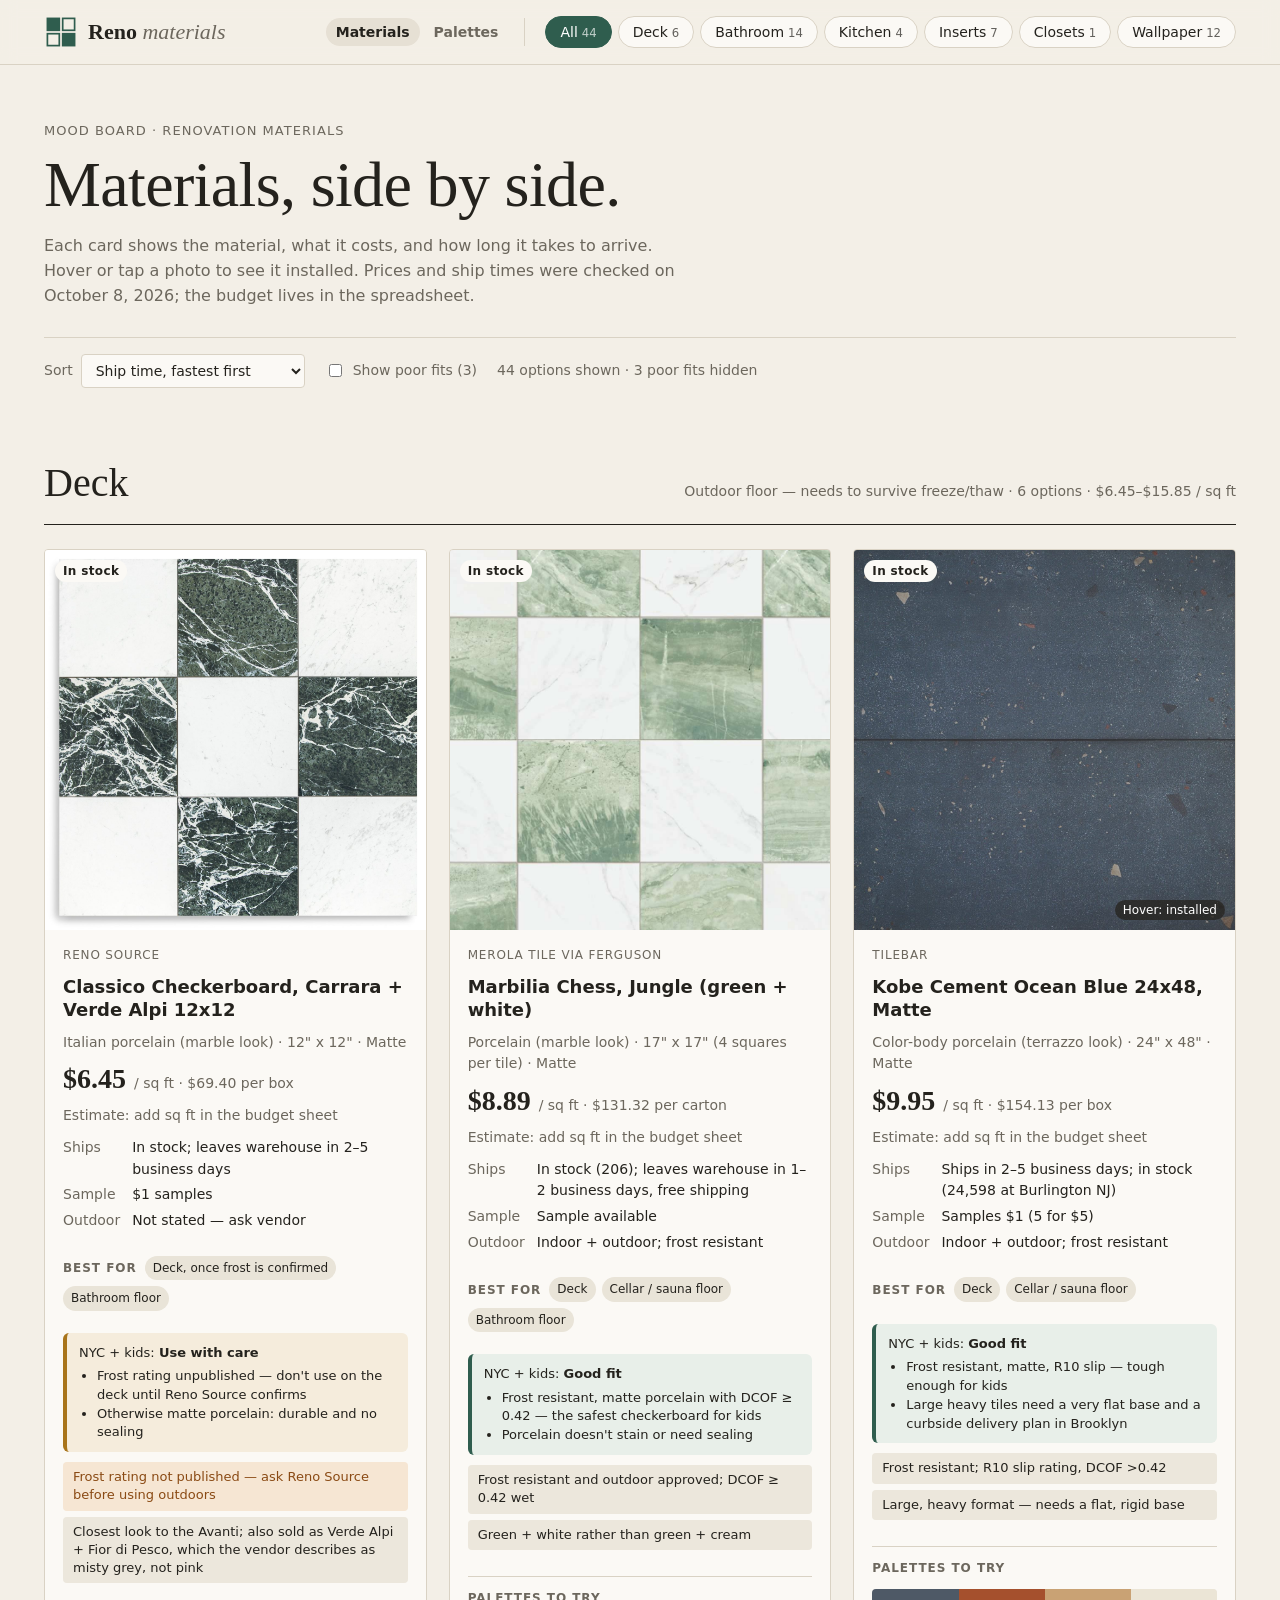
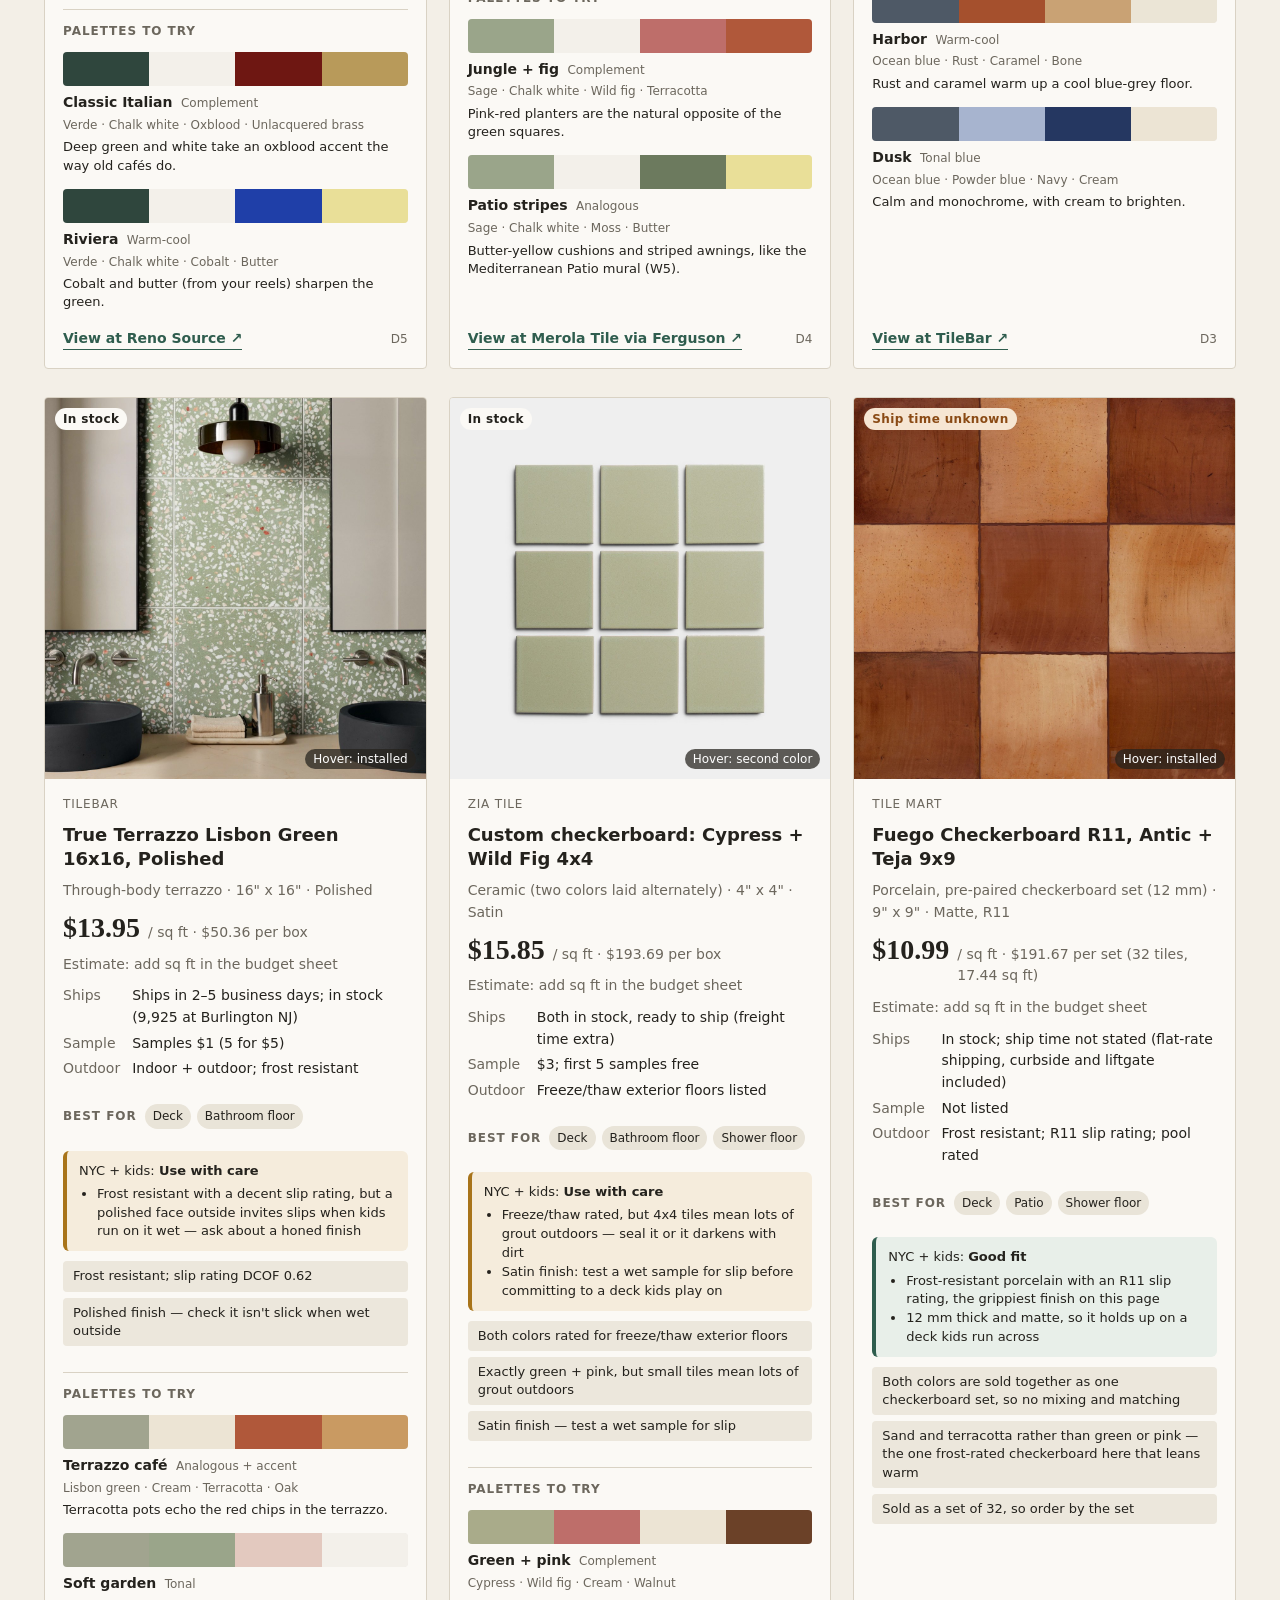
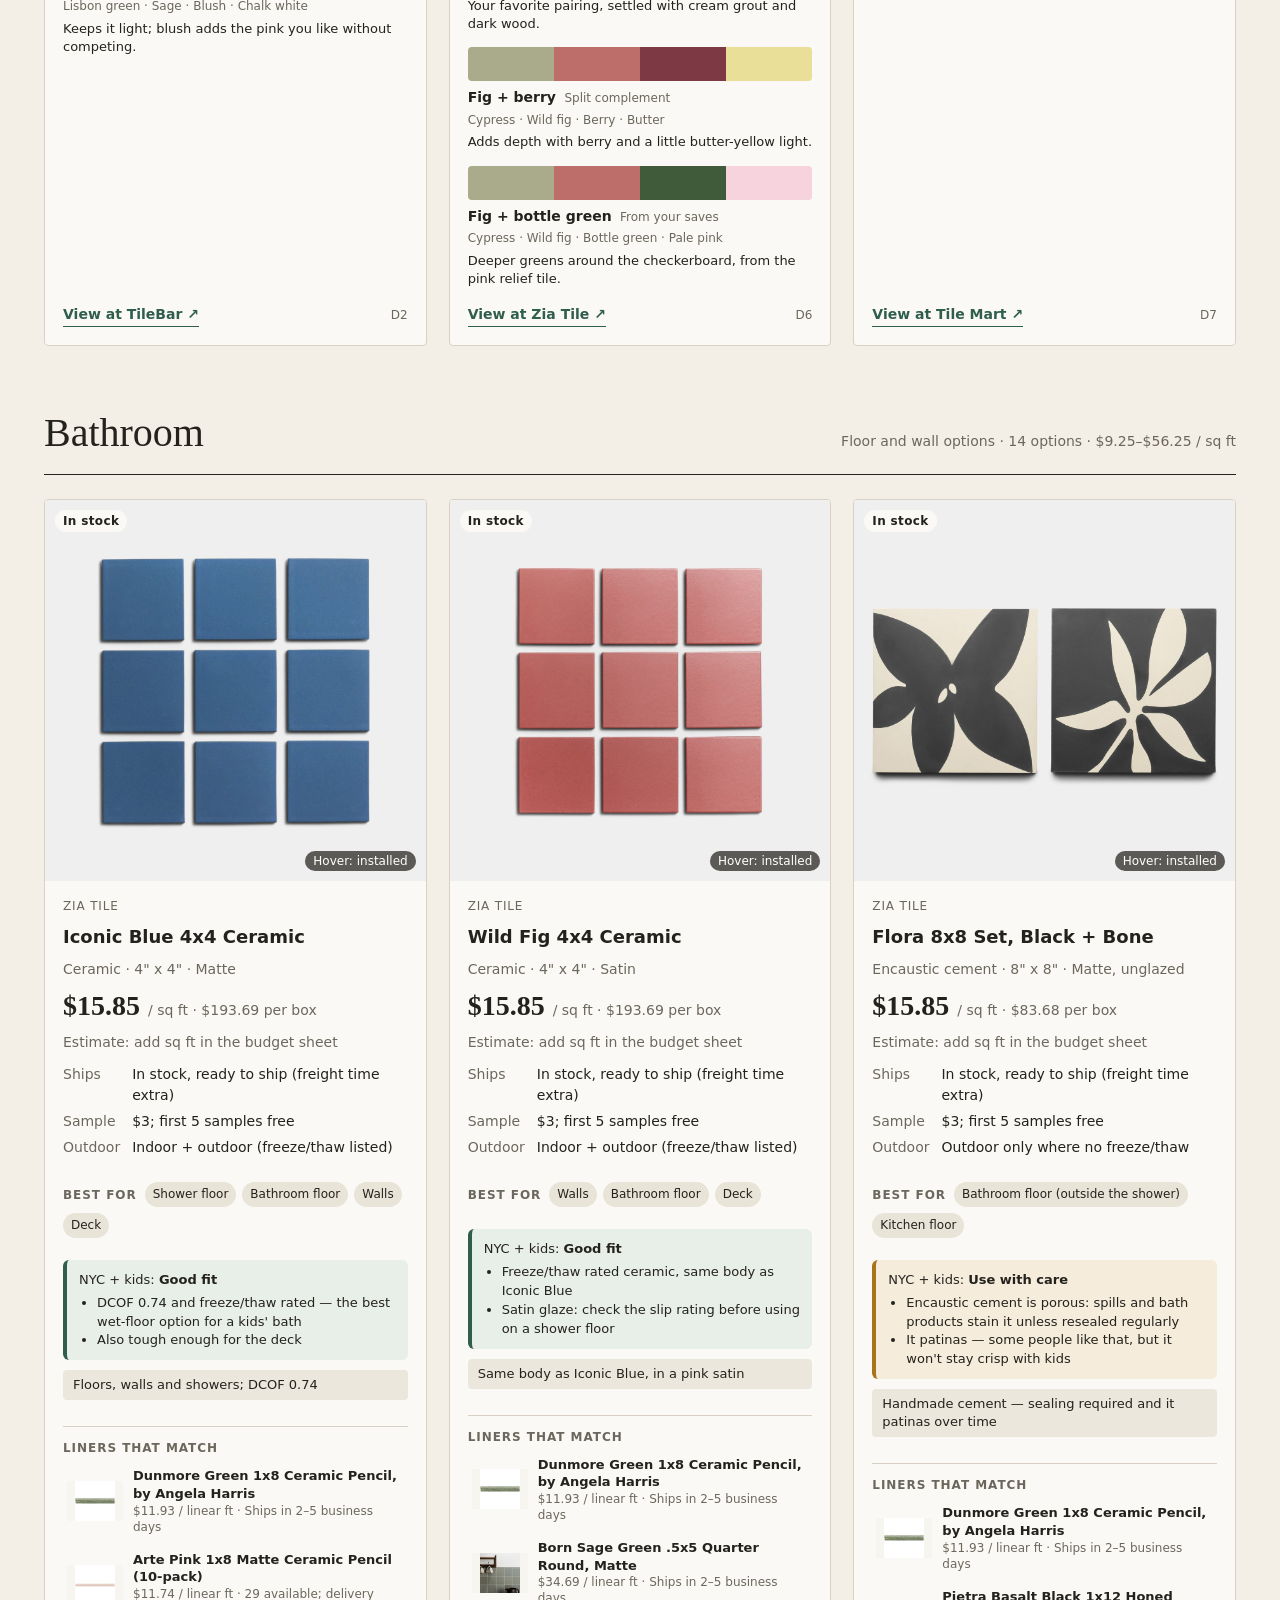
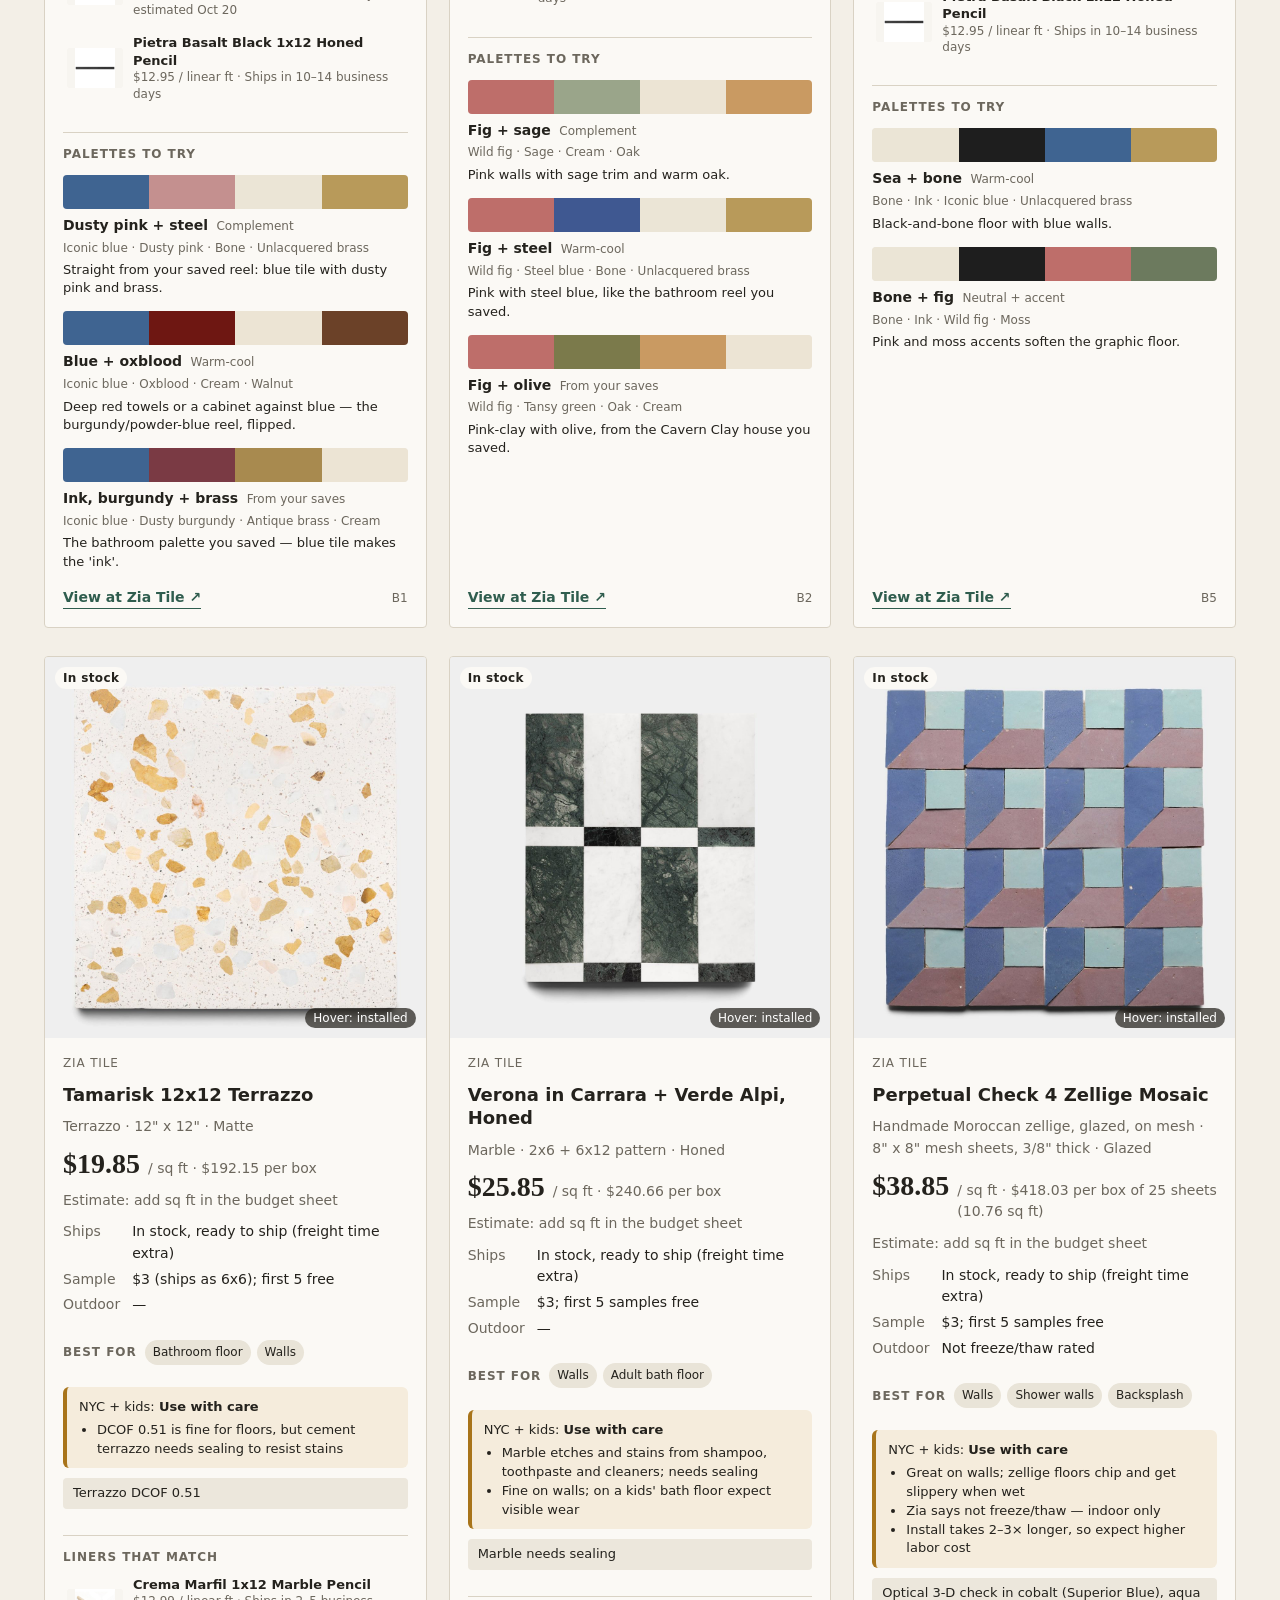
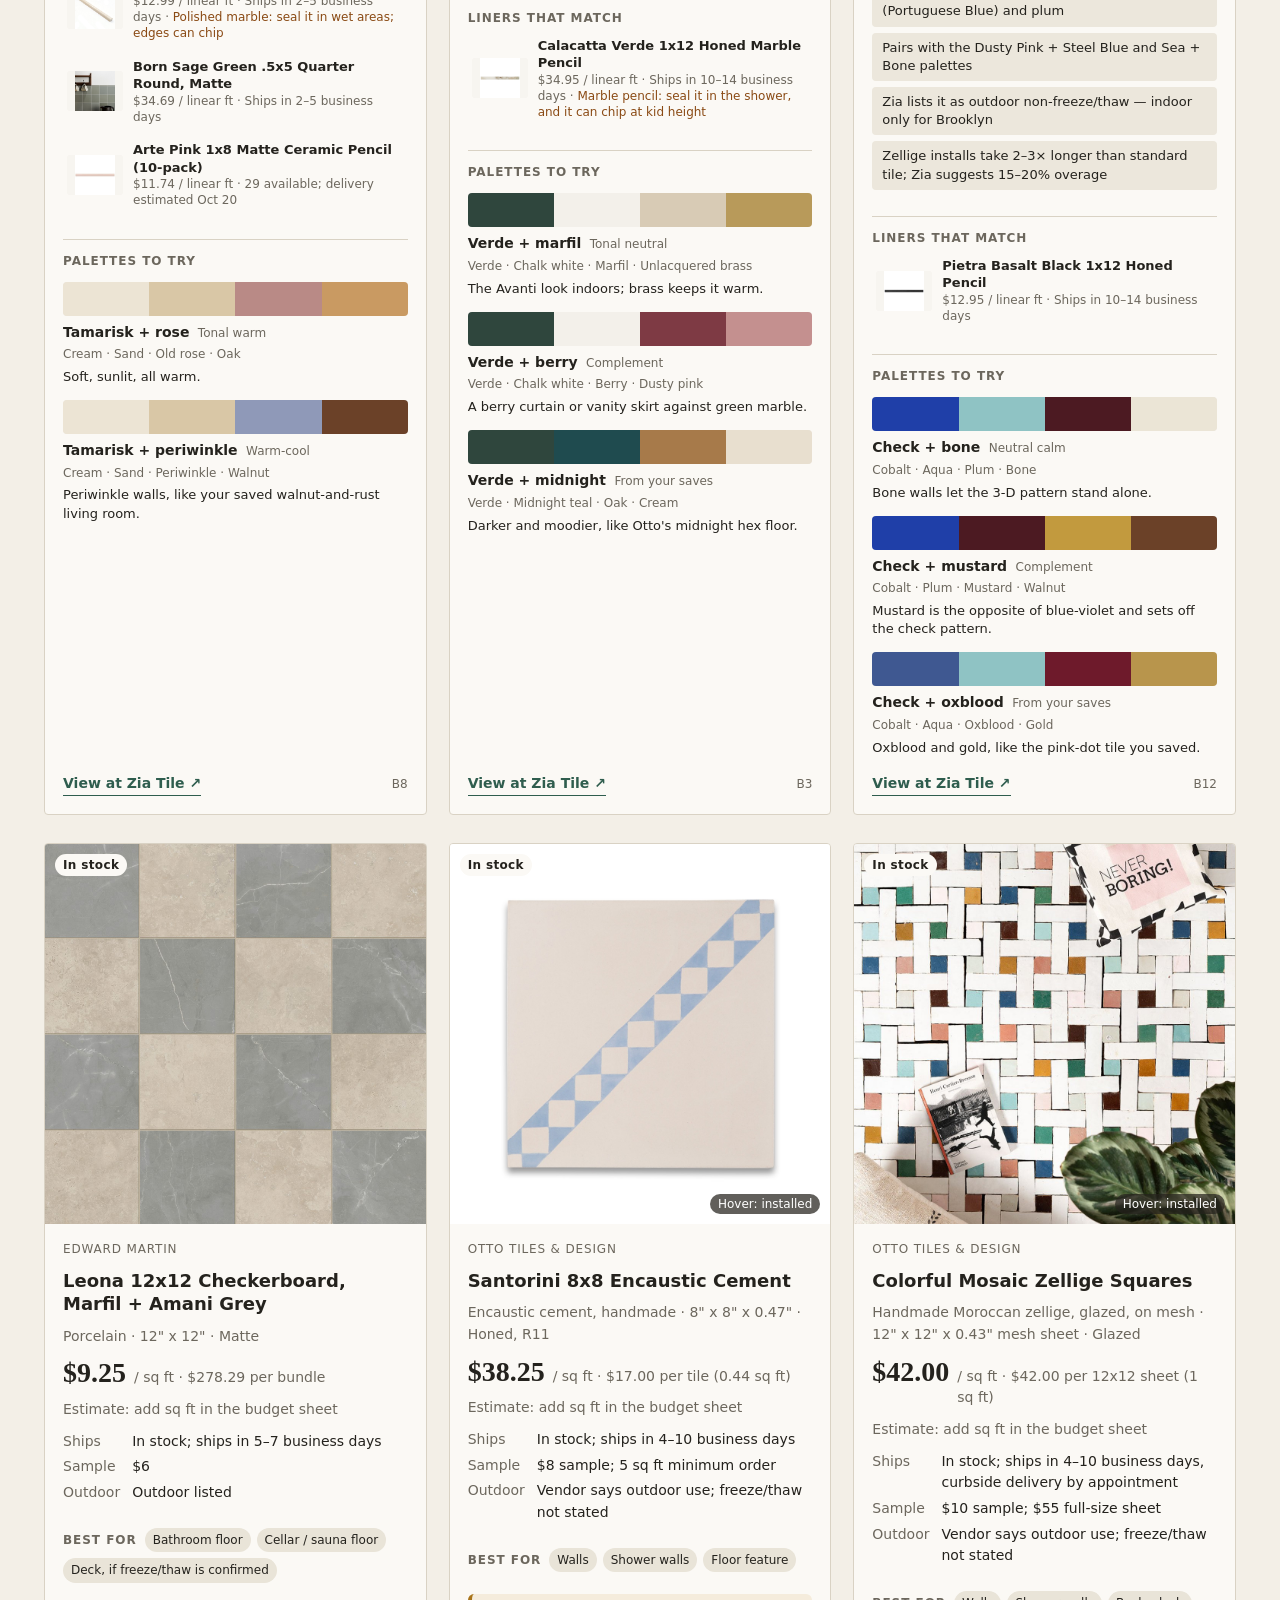
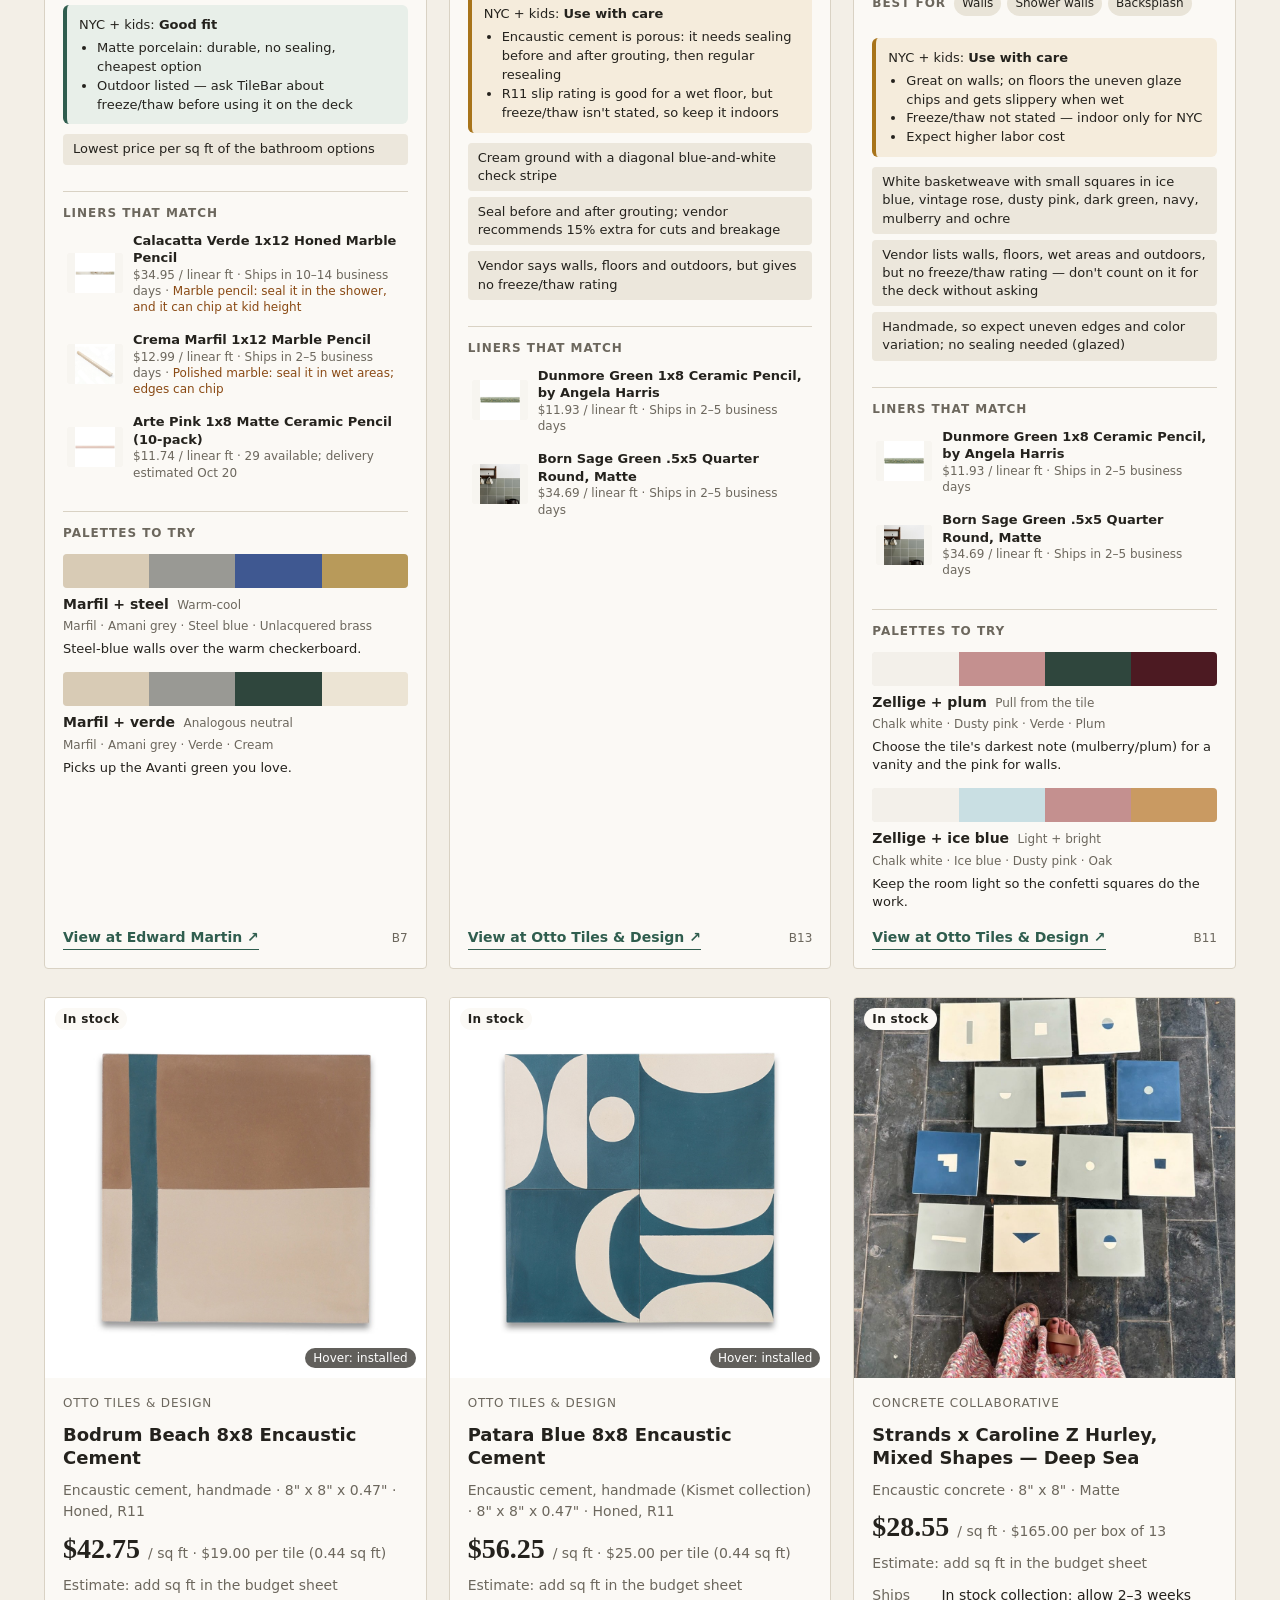
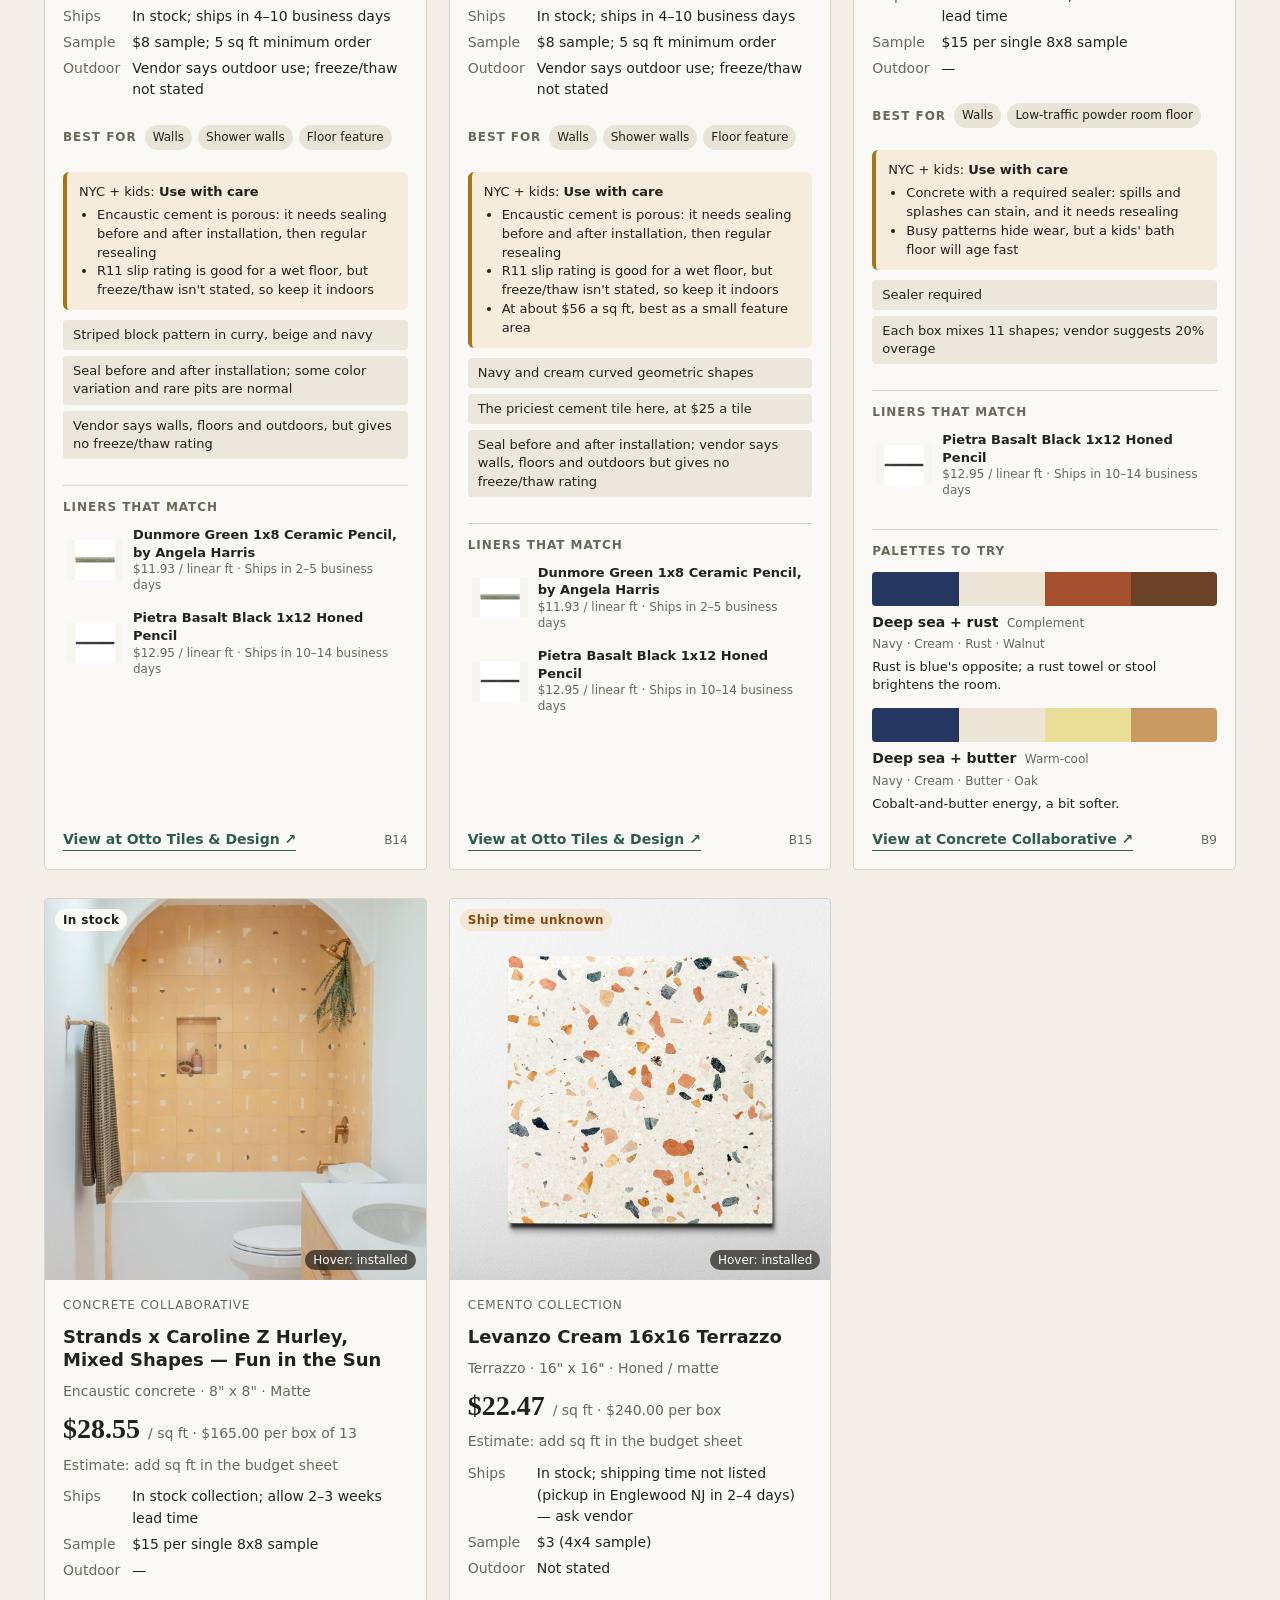
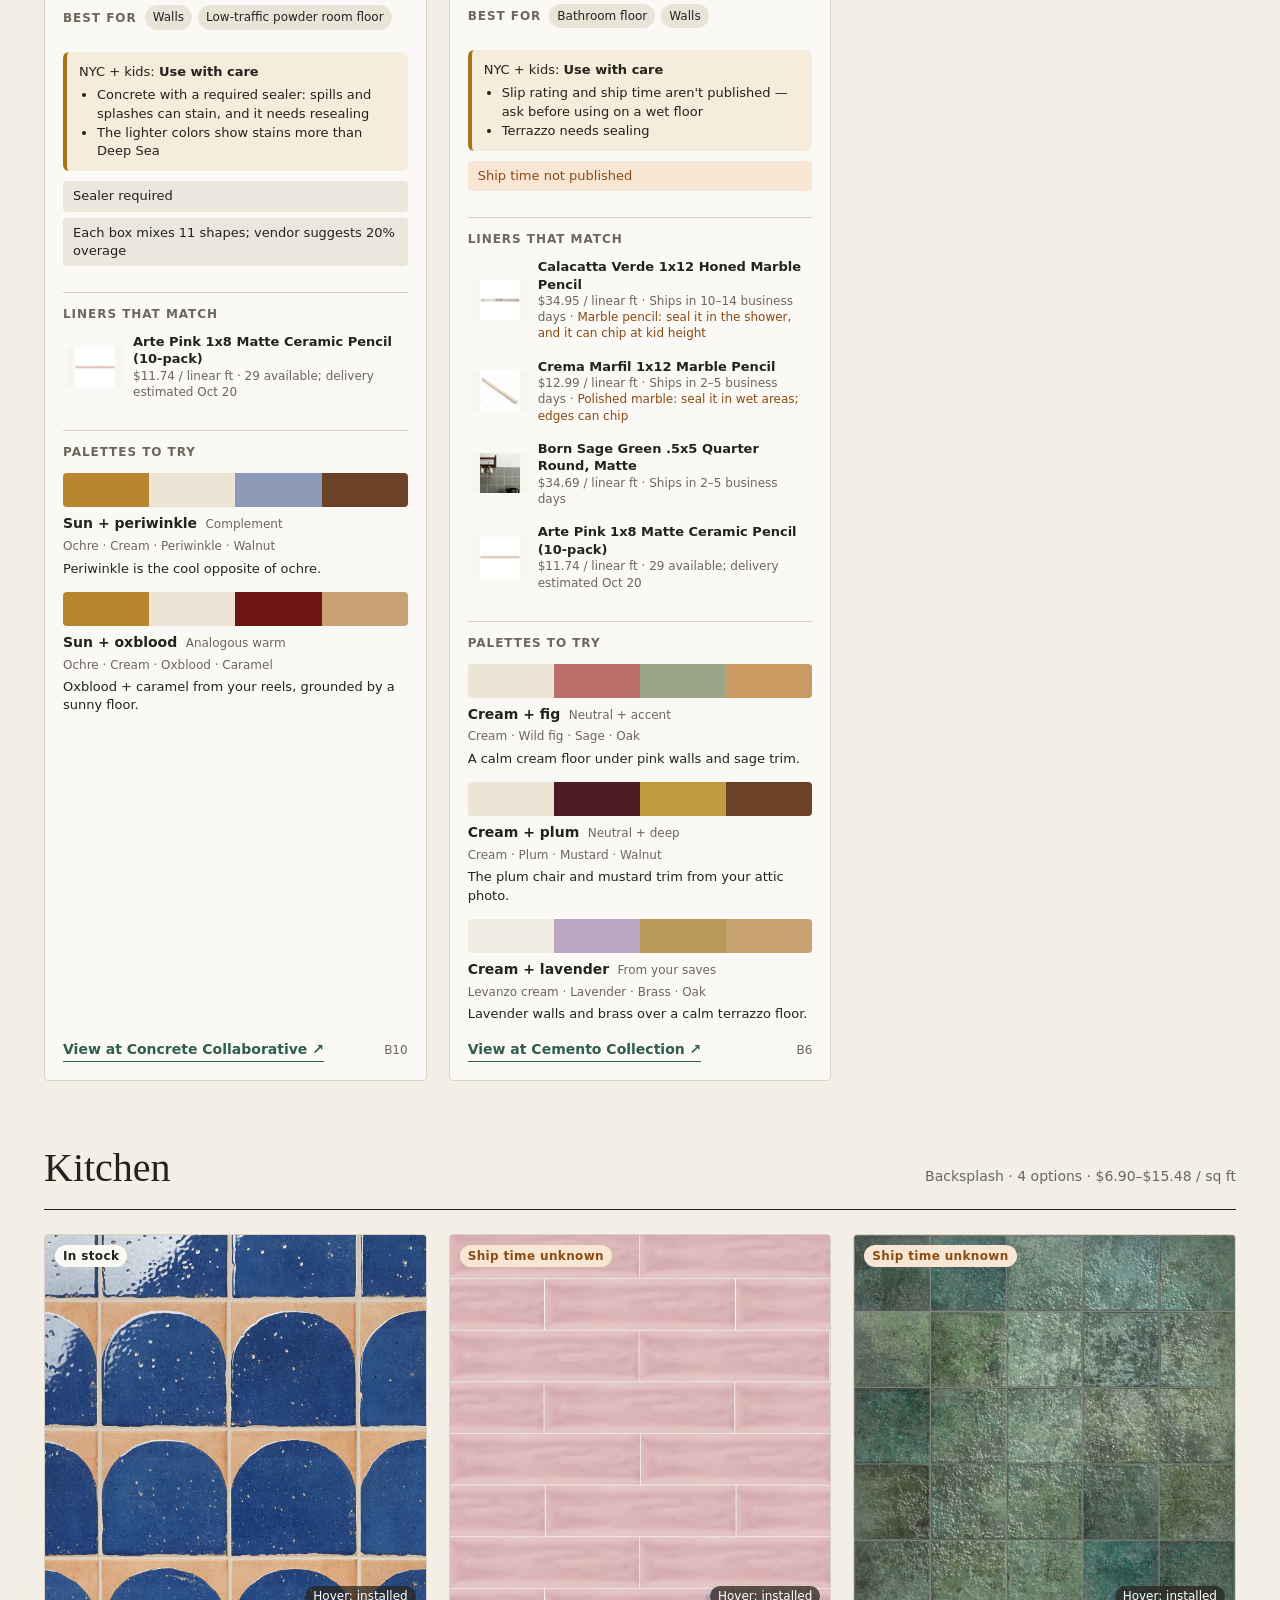
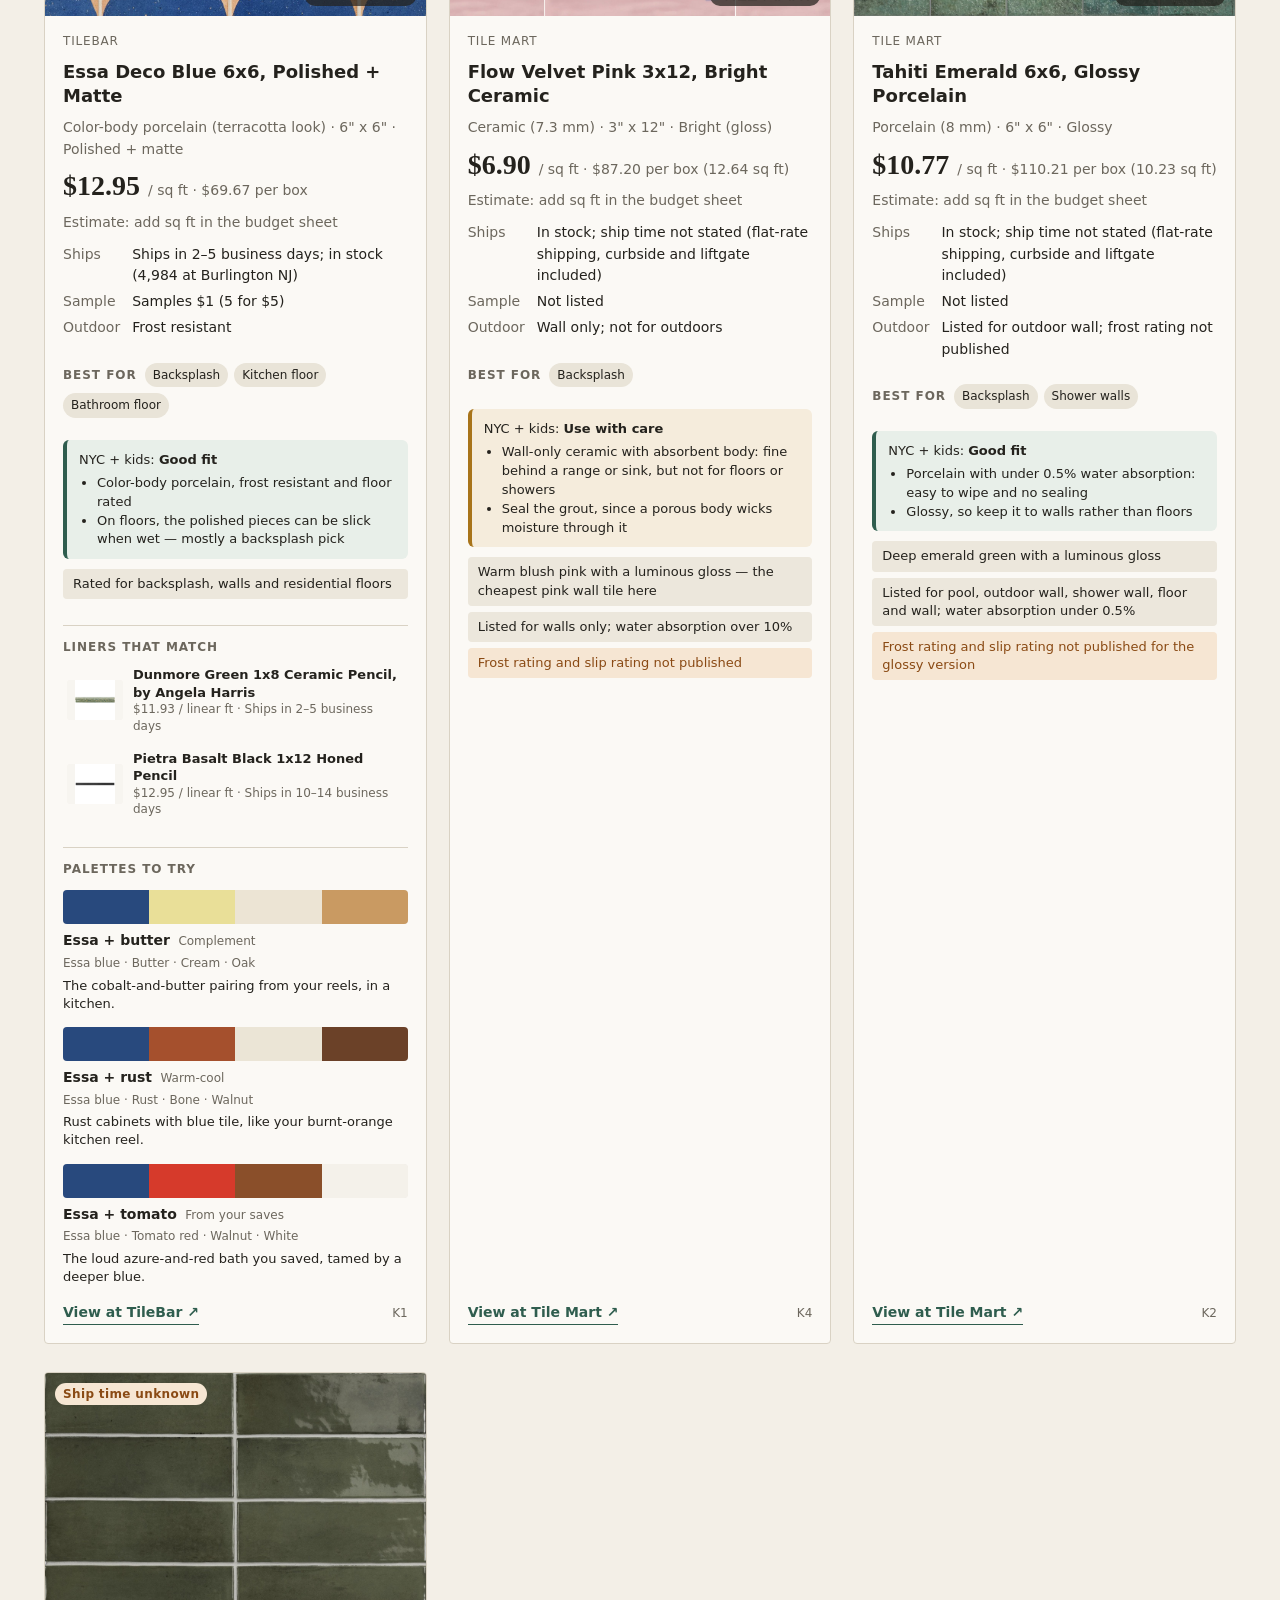
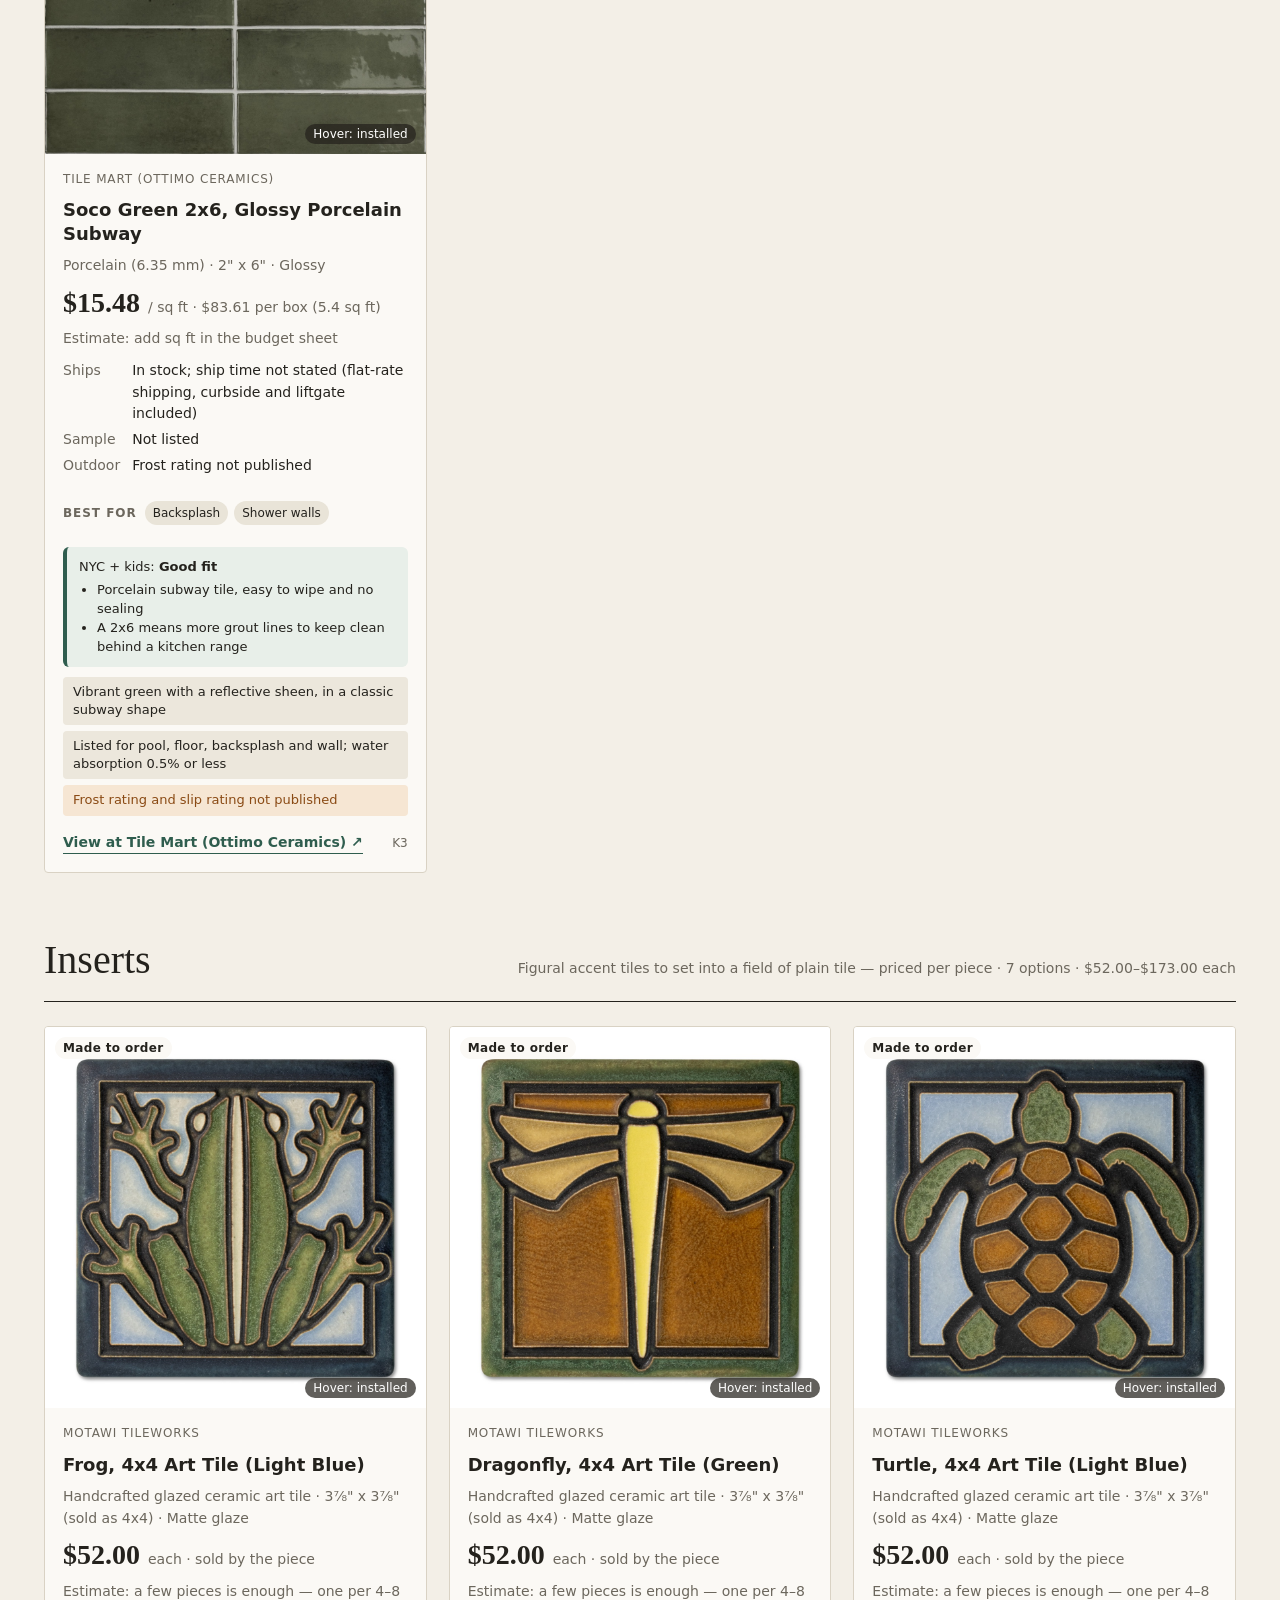
==== commit 3e516f63: "Add figural inserts, more deck/kitchen/bath tile, Bien Fait wallpaper and paint; hide poor fits by d" ====
--- a/index.html
+++ b/index.html
@@ -41,6 +41,7 @@
           <option value="default">As added</option>
         </select>
       </label>
+      <label class="poor"><input type="checkbox" id="showPoor"><span>Show poor fits (<span id="poorN"></span>)</span></label>
       <span class="count" id="count"></span>
     </div>
   </section>
--- a/styles.css
+++ b/styles.css
@@ -71,6 +71,9 @@
 
 .card--liner .card__media{background:#f7f5f0}
 .card--liner .card__media img{object-fit:contain;padding:18px}
+.card--insert .card__media{background:#fff}
+.card--insert .card__media img{object-fit:contain;padding:22px}
+.toolbar .poor{cursor:pointer}
 .card.flash{outline:3px solid var(--accent);outline-offset:3px}
 .card{scroll-margin-top:90px}
 .palettes{display:grid;grid-template-columns:repeat(auto-fill,minmax(520px,1fr));gap:24px}
@@ -150,3 +153,13 @@
 .liner span{font-size:12px;line-height:1.35;color:var(--muted)}
 .liner strong{display:block;font-size:13px;color:var(--ink);font-weight:600}
 .liner i{font-style:normal;color:var(--warn)}
+
+.paints{display:grid;grid-template-columns:repeat(auto-fill,minmax(260px,1fr));gap:20px}
+.paint{display:flex;flex-direction:column;background:#faf8f3;border:1px solid var(--line);border-radius:10px;overflow:hidden}
+.paint__sw{flex:none;height:120px;width:100%;border:0;border-radius:0;cursor:pointer;display:flex;align-items:flex-end;justify-content:flex-start;padding:10px 12px;font-size:12px;color:#fff}
+.paint__sw.light{color:#222}
+.paint__body{padding:14px 16px 16px}
+.paint__body h3{margin:0 0 6px;font-size:18px}
+.paint__body h3 small{font-size:13px;color:var(--muted);font-weight:400}
+.paint__body p{margin:0 0 10px;font-size:14px;color:var(--muted)}
+.paint__body a{font-size:14px}
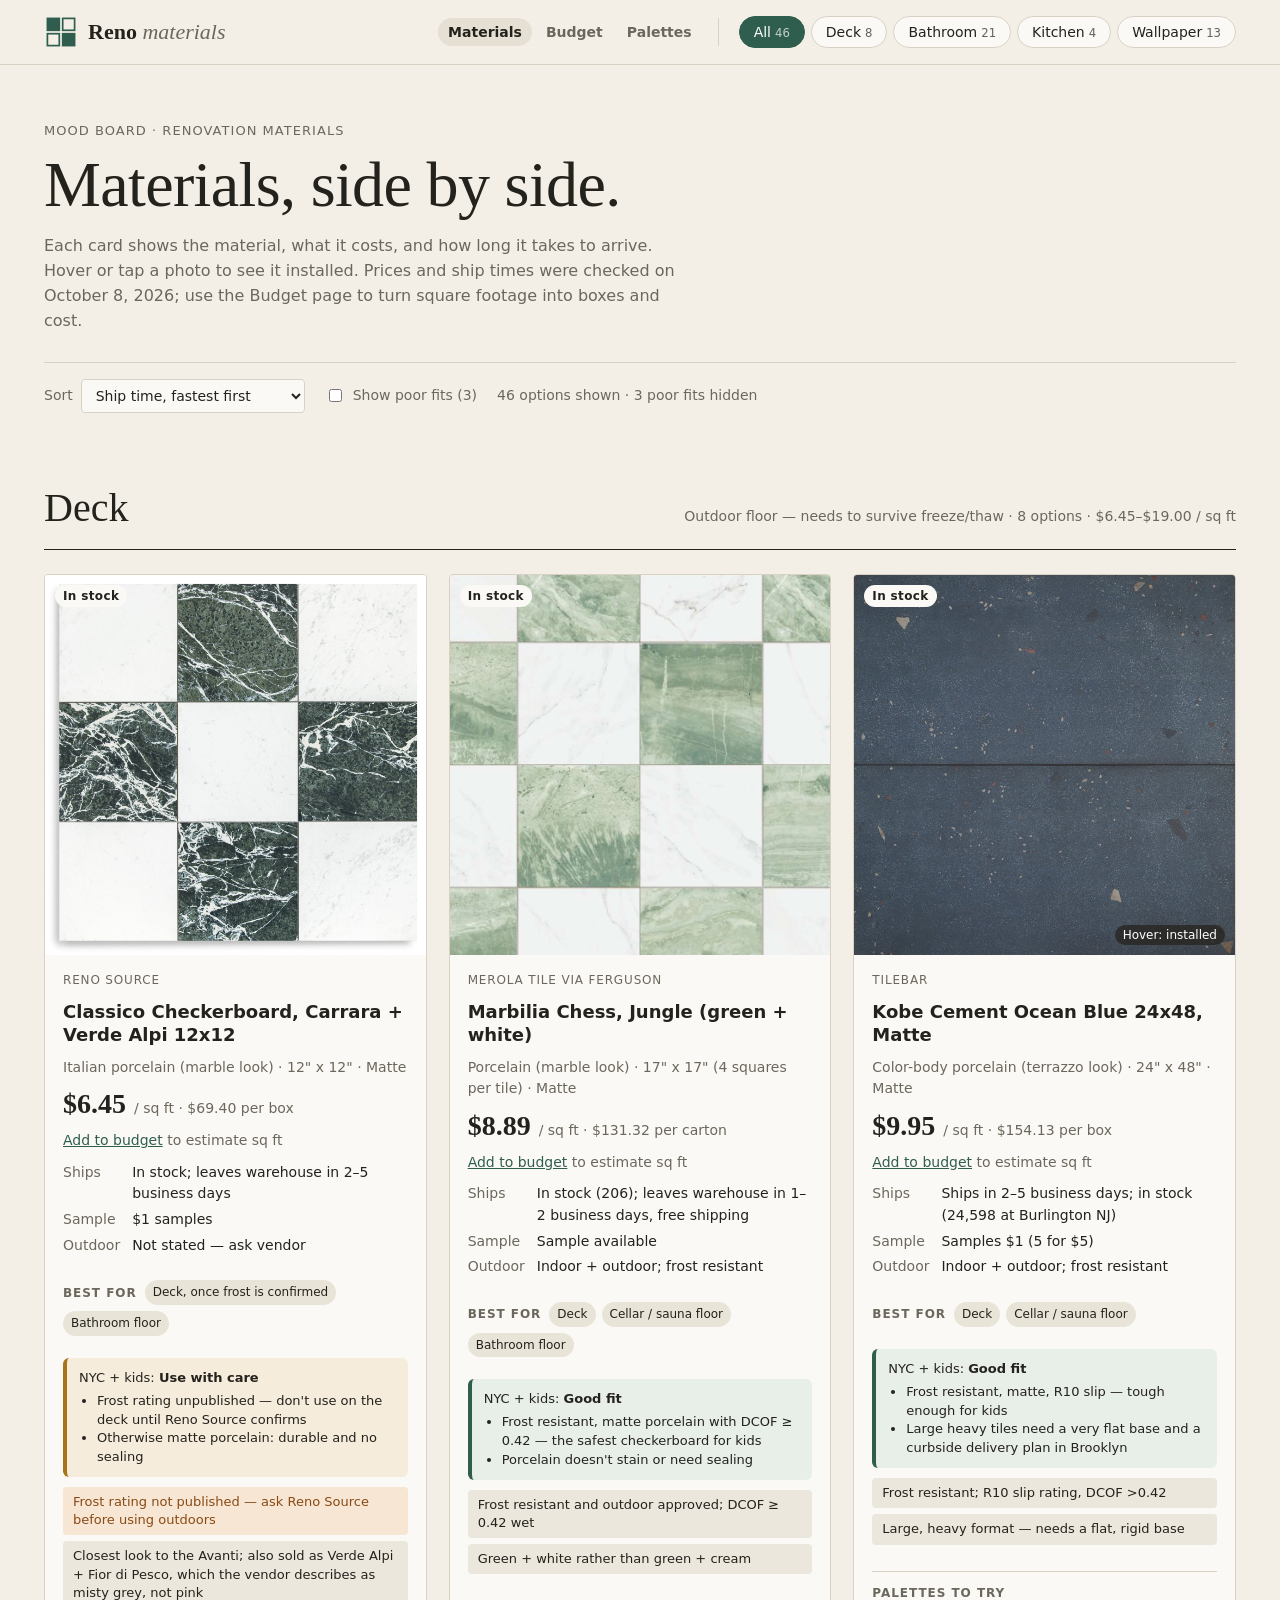
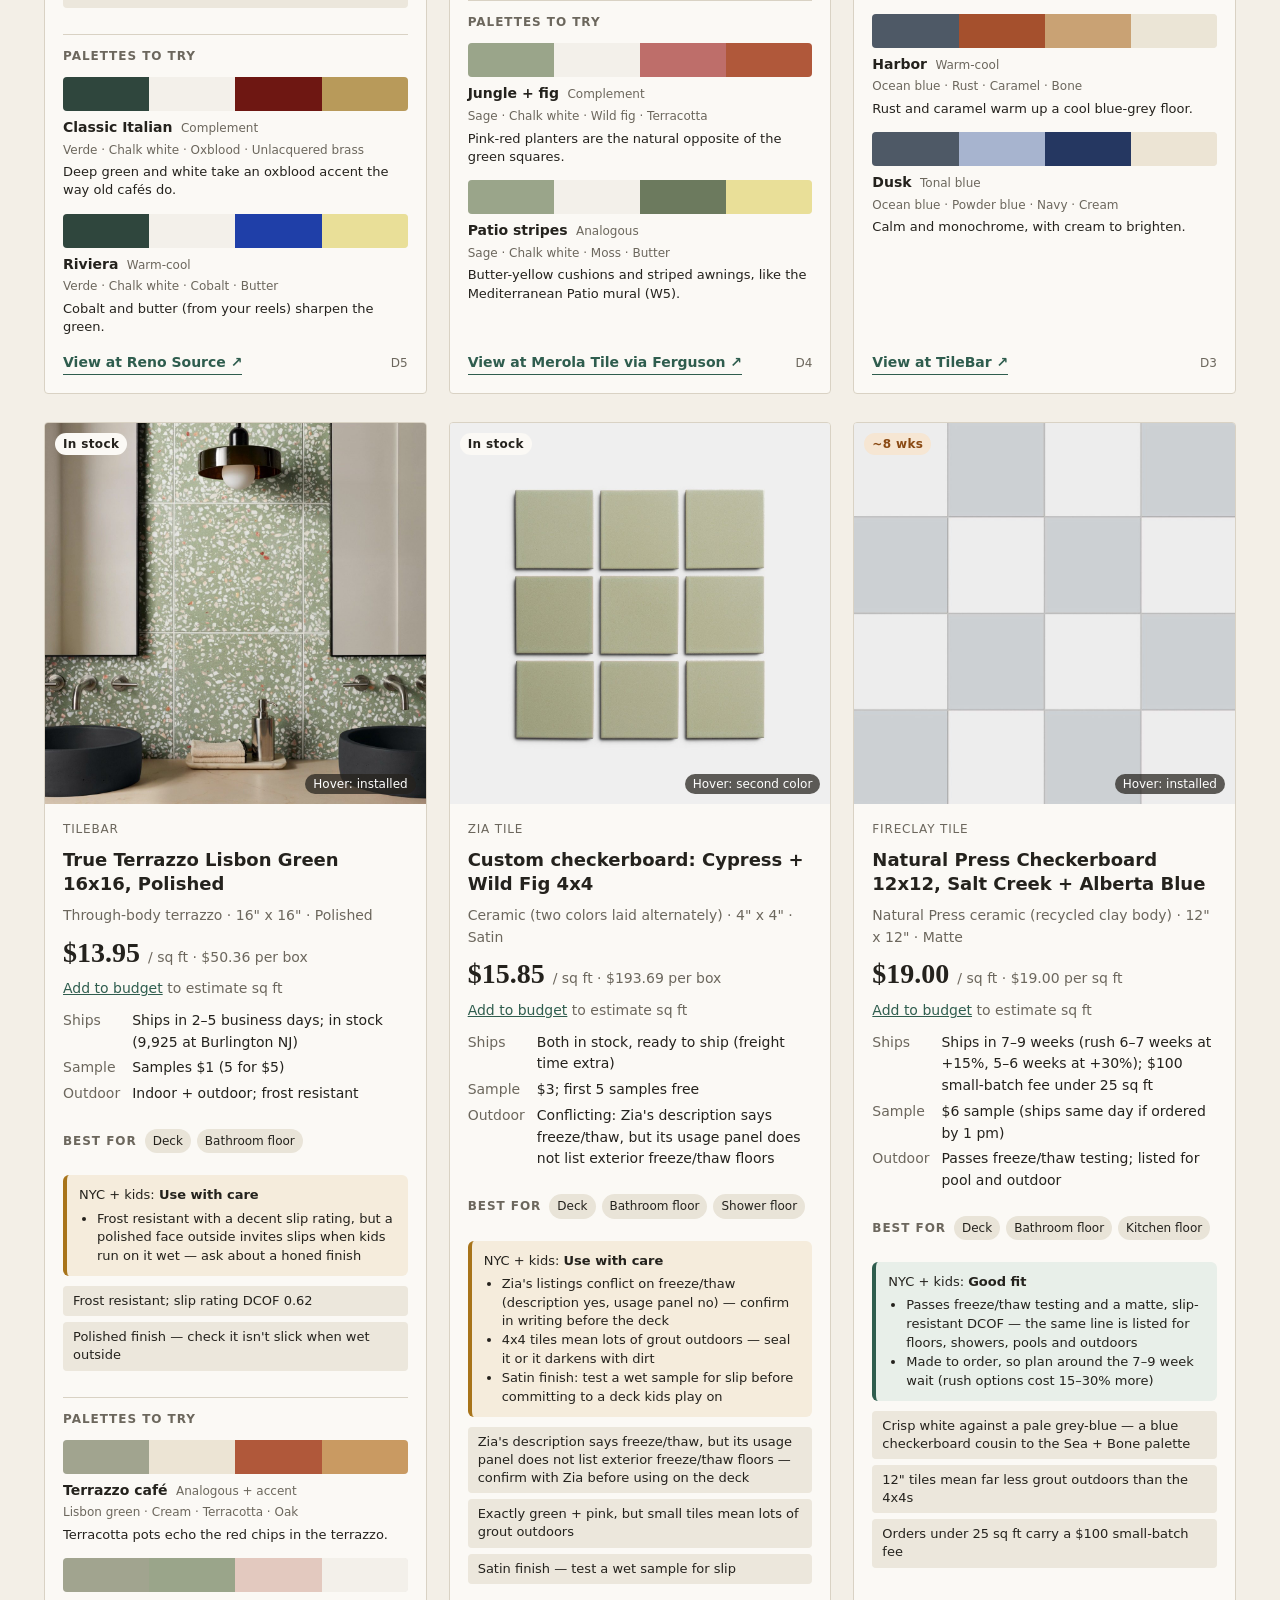
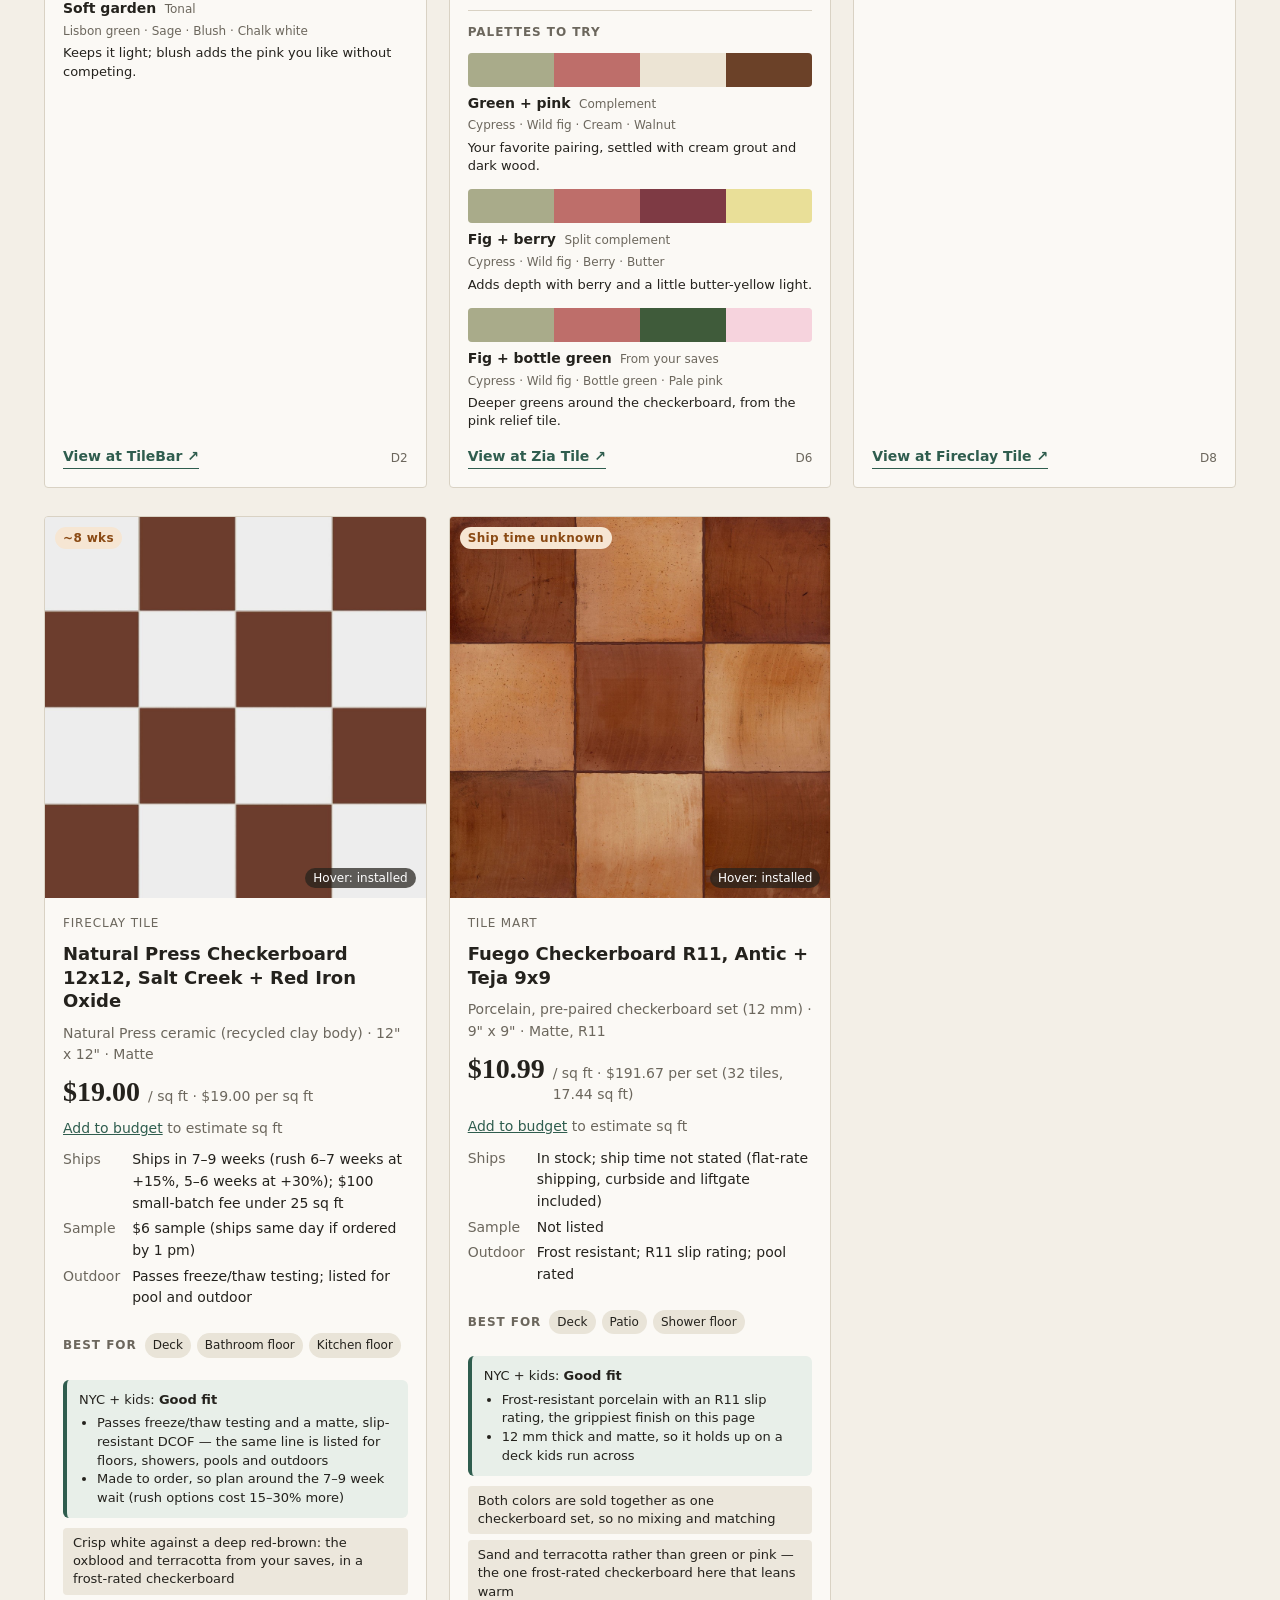
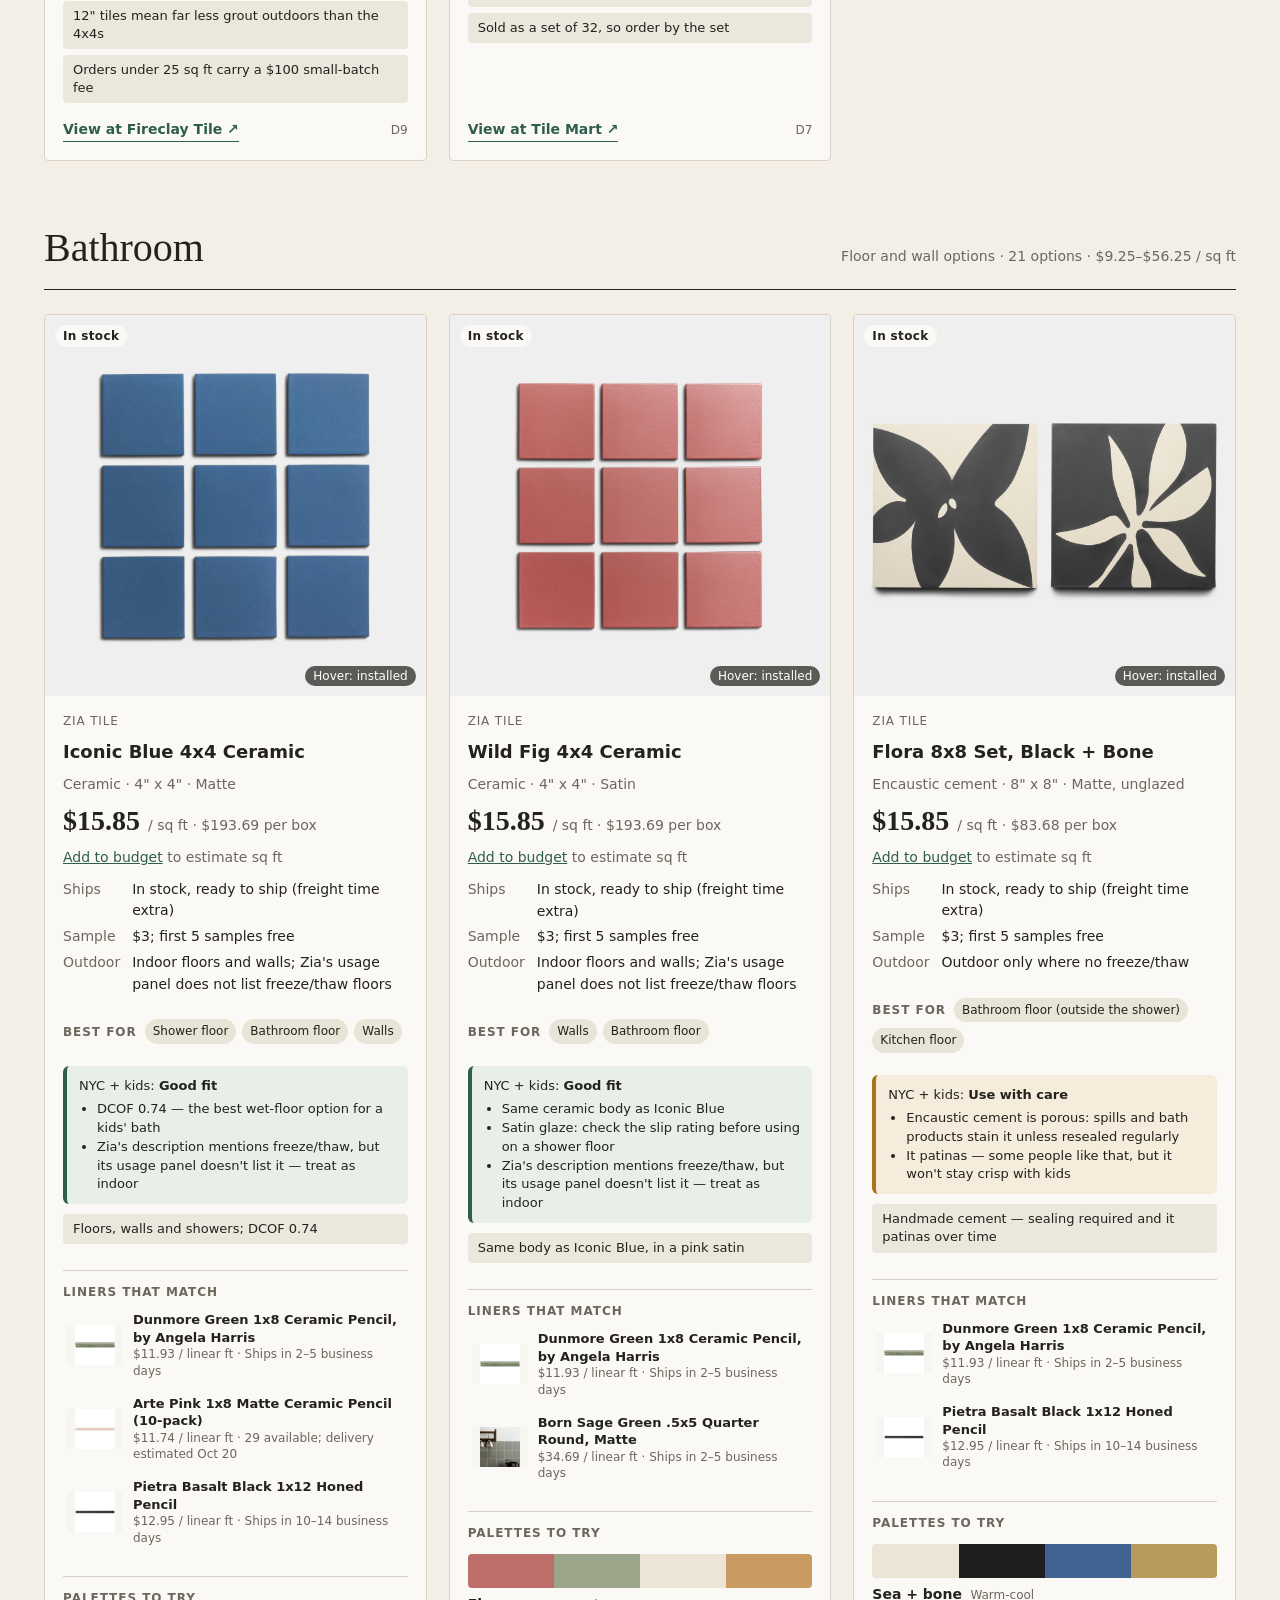
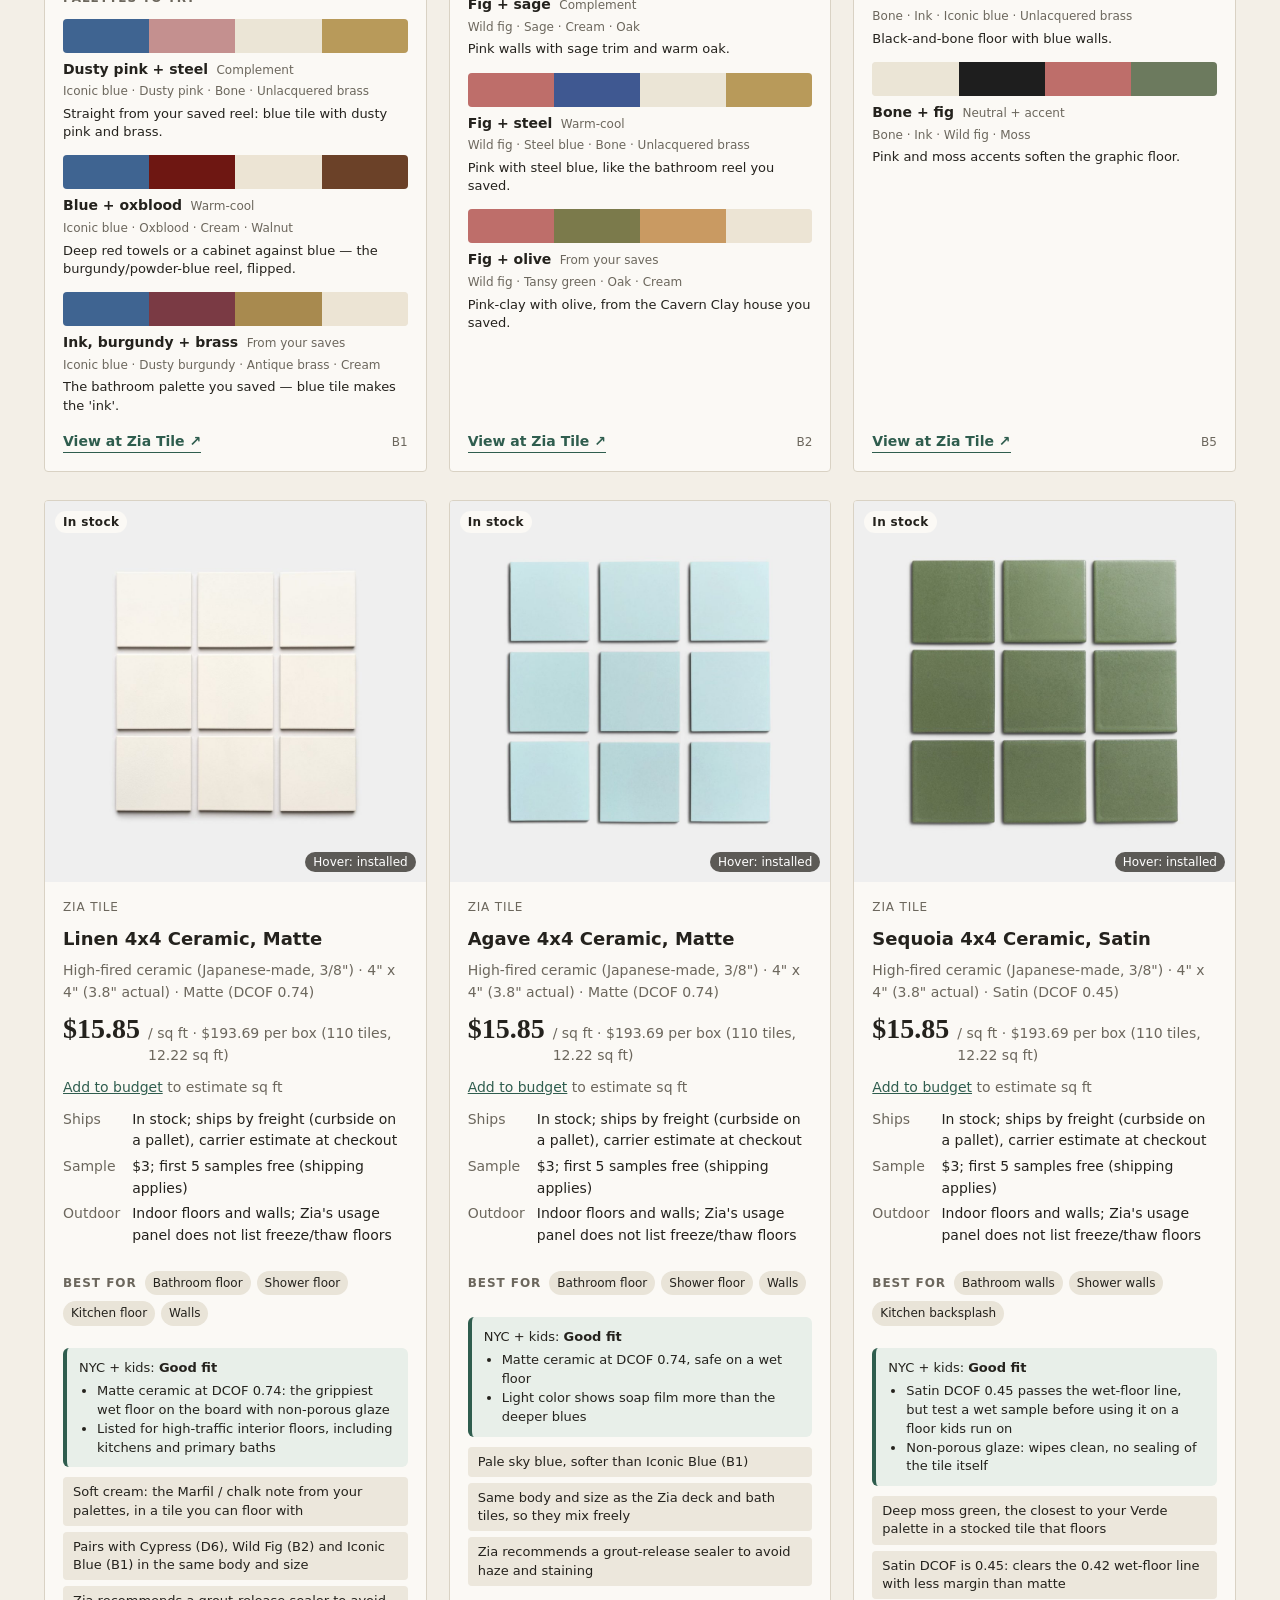
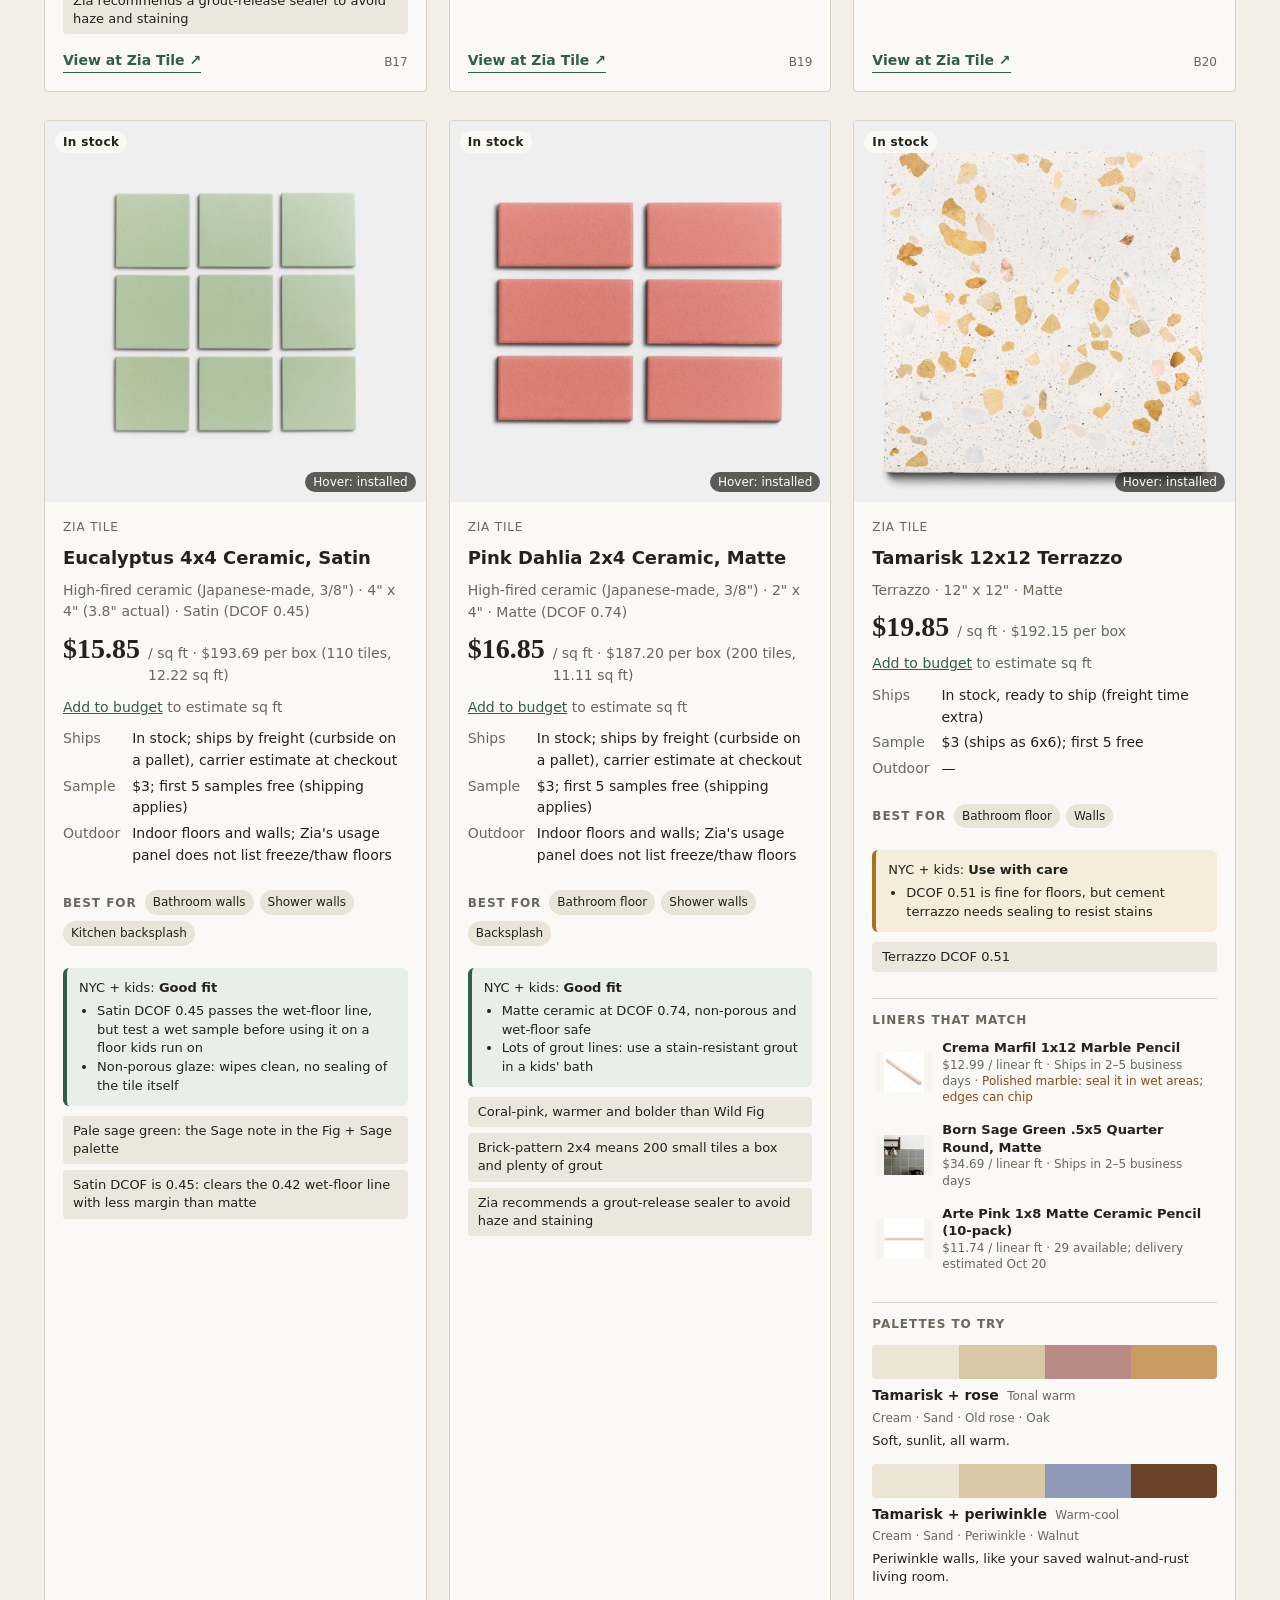
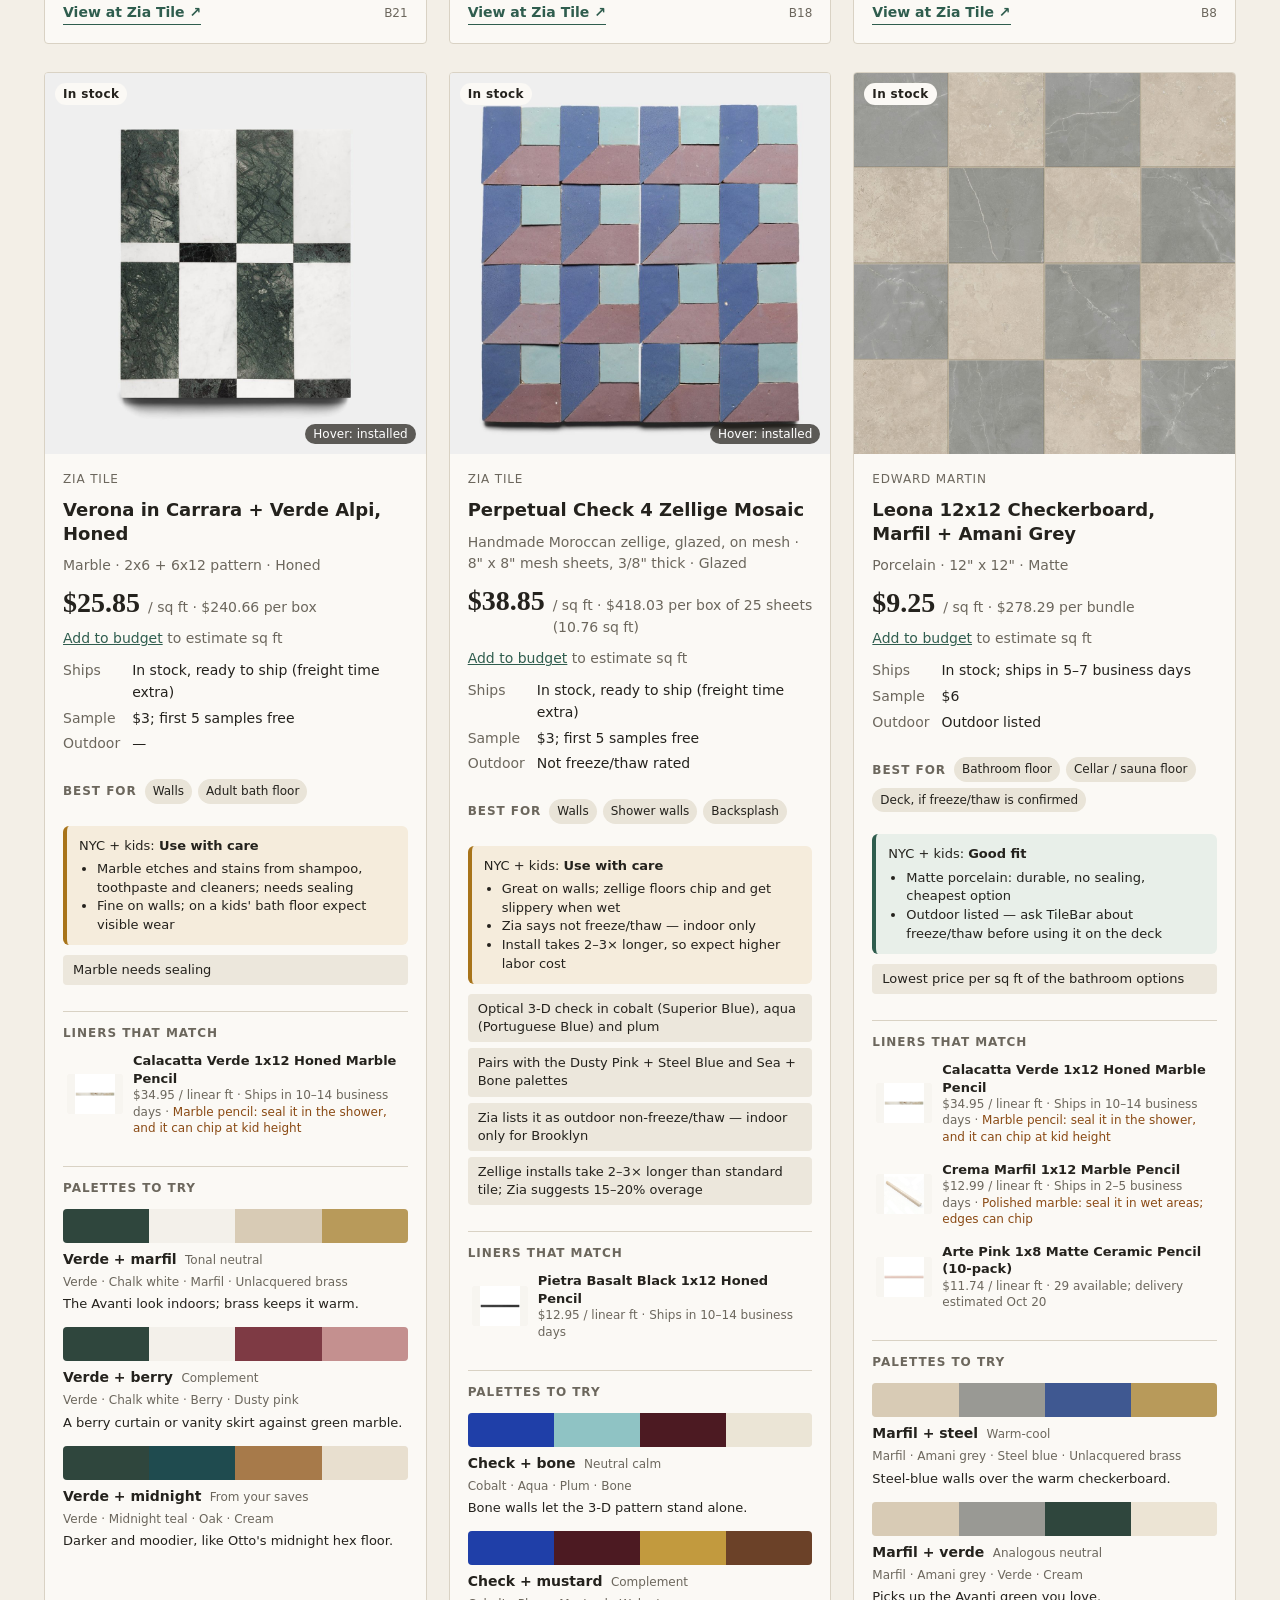
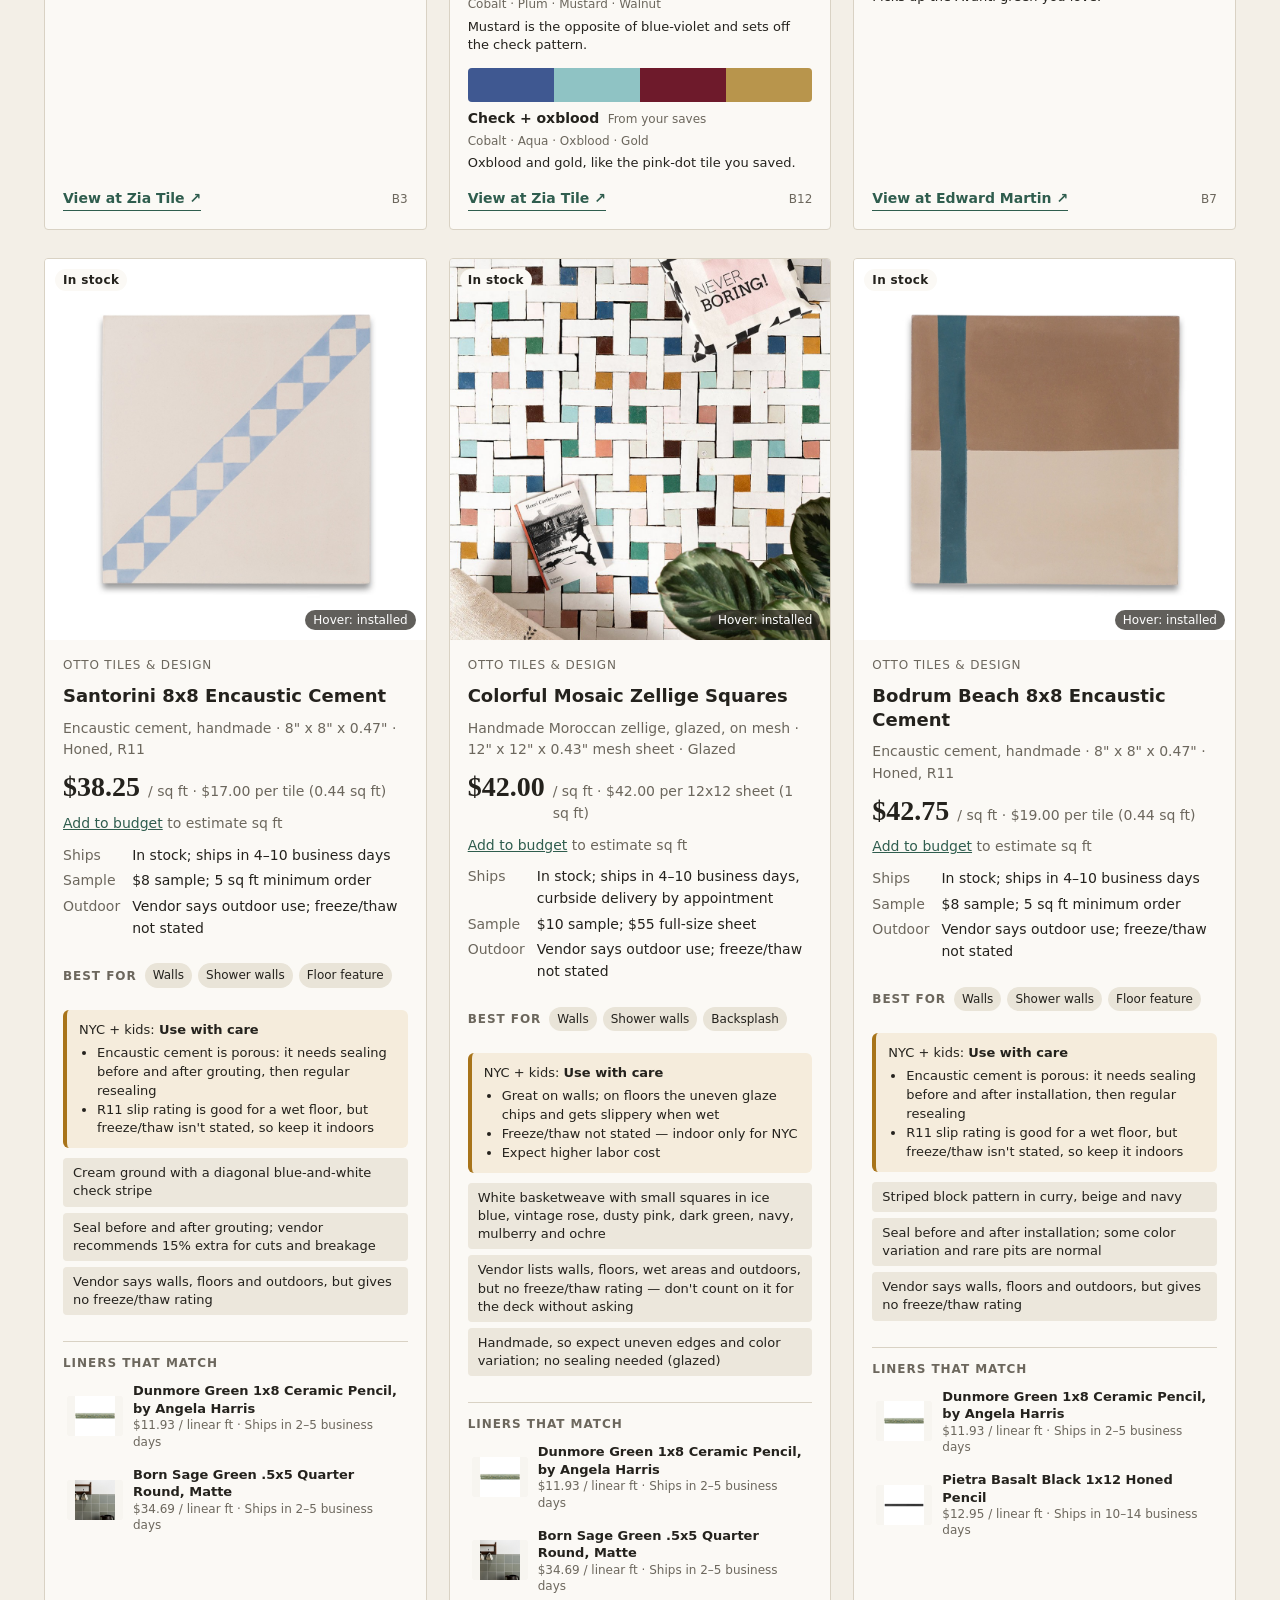
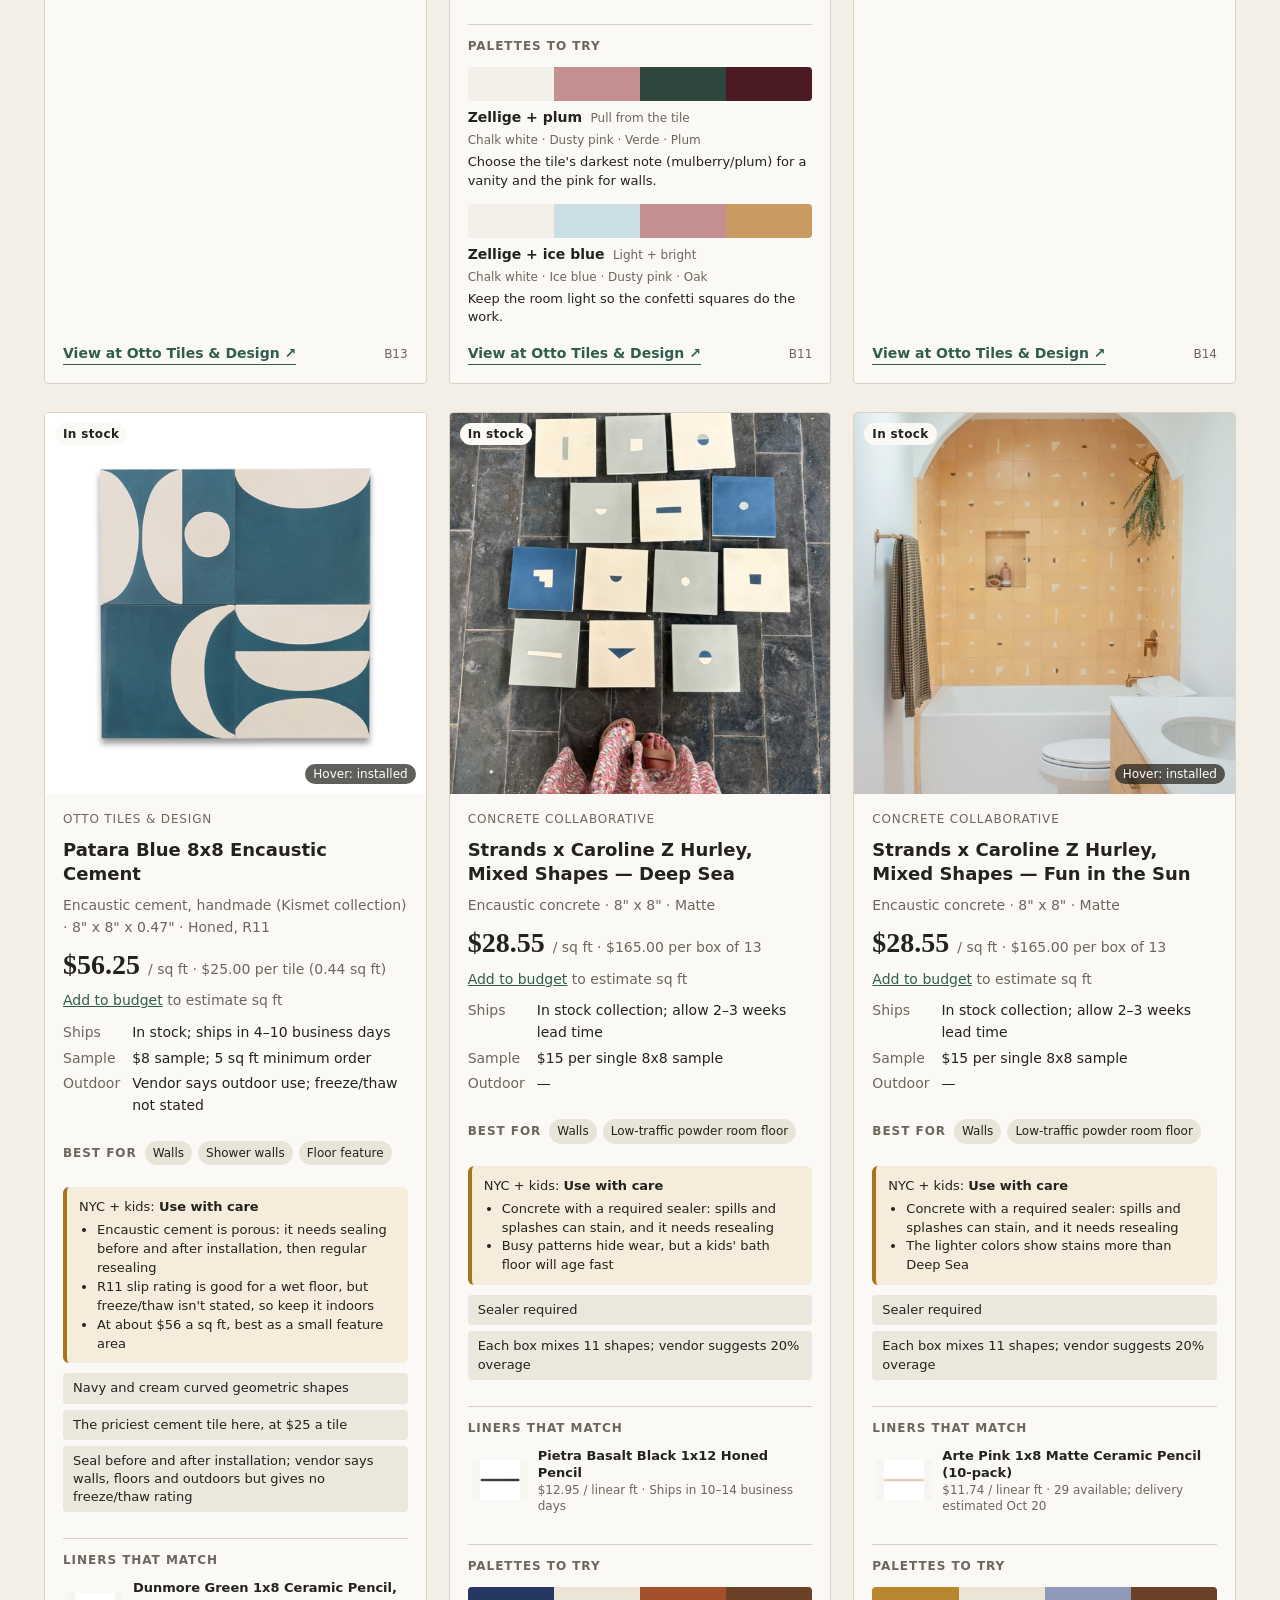
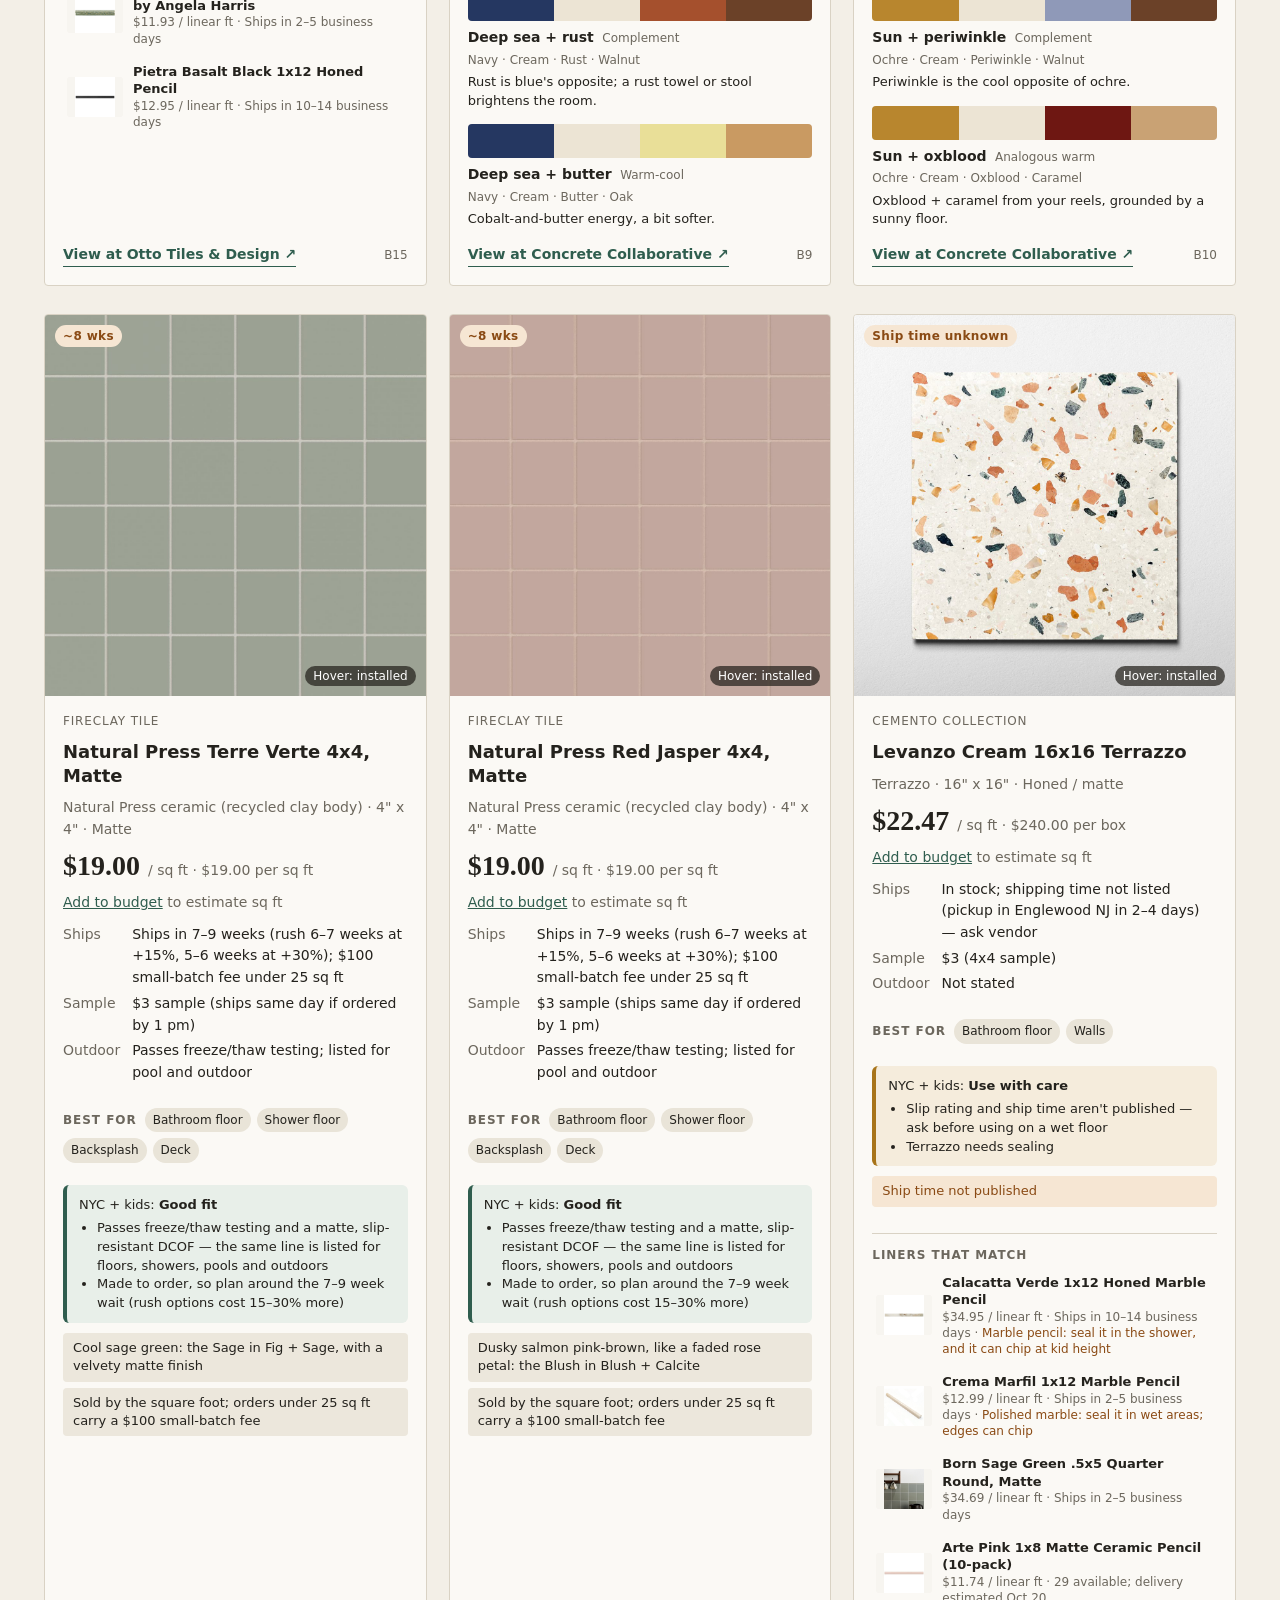
==== commit 3d023764: "Add Budget page, fit rubric, and nine palette-matched tiles; correct Zia freeze/thaw notes - Budget " ====
--- a/index.html
+++ b/index.html
@@ -22,7 +22,7 @@
       <span>Reno <em>materials</em></span>
     </a>
     <div class="masthead__nav">
-      <nav class="pages" aria-label="Pages"><a href="index.html" aria-current="page">Materials</a><a href="palettes.html">Palettes</a></nav>
+      <nav class="pages" aria-label="Pages"><a href="index.html" aria-current="page">Materials</a><a href="budget.html">Budget</a><a href="palettes.html">Palettes</a></nav>
       <nav class="filters" aria-label="Filter by room" id="filters"></nav>
     </div>
   </div>
@@ -32,7 +32,7 @@
   <section class="intro wrap">
     <p class="eyebrow">Mood board · renovation materials</p>
     <h1>Materials, side by side.</h1>
-    <p class="lede">Each card shows the material, what it costs, and how long it takes to arrive. Hover or tap a photo to see it installed. Prices and ship times were checked on <span id="checked"></span>; the budget lives in the spreadsheet.</p>
+    <p class="lede">Each card shows the material, what it costs, and how long it takes to arrive. Hover or tap a photo to see it installed. Prices and ship times were checked on <span id="checked"></span>; use the Budget page to turn square footage into boxes and cost.</p>
     <div class="toolbar">
       <label>Sort
         <select id="sort">
--- a/styles.css
+++ b/styles.css
@@ -71,8 +71,6 @@
 
 .card--liner .card__media{background:#f7f5f0}
 .card--liner .card__media img{object-fit:contain;padding:18px}
-.card--insert .card__media{background:#fff}
-.card--insert .card__media img{object-fit:contain;padding:22px}
 .toolbar .poor{cursor:pointer}
 .card.flash{outline:3px solid var(--accent);outline-offset:3px}
 .card{scroll-margin-top:90px}
@@ -163,3 +161,37 @@
 .paint__body h3 small{font-size:13px;color:var(--muted);font-weight:400}
 .paint__body p{margin:0 0 10px;font-size:14px;color:var(--muted)}
 .paint__body a{font-size:14px}
+
+/* Budget page */
+.btn{font:500 14px var(--body);border:1px solid var(--line);background:var(--surface);color:var(--ink);padding:7px 14px;border-radius:999px;cursor:pointer}
+.btn:hover{border-color:var(--accent)}
+.btn--primary{background:var(--accent);border-color:var(--accent);color:var(--accent-ink)}
+.btn--quiet{color:var(--muted)}
+.linkbtn{font:inherit;color:var(--accent);background:none;border:0;padding:0;cursor:pointer;text-decoration:underline}
+.bud{background:var(--surface);border:1px solid var(--line);border-radius:var(--r);margin-bottom:20px}
+.bud__row{display:grid;grid-template-columns:minmax(110px,1fr) minmax(220px,2.4fr) minmax(120px,1.1fr) 84px minmax(130px,1.2fr) 80px 32px;gap:12px;align-items:start;padding:14px 16px;border-top:1px solid var(--line)}
+.bud__row:first-child{border-top:0}
+.bud__row--head{font-size:12px;letter-spacing:.06em;text-transform:uppercase;color:var(--muted);padding-top:10px;padding-bottom:10px}
+.bud__row input,.bud__row select{width:100%;font:500 14px var(--body);padding:7px 9px;border:1px solid var(--line);border-radius:var(--r);background:#fff;color:var(--ink)}
+.bud__row small{display:block;color:var(--muted);font-size:12px;margin-top:2px}
+.bud__over{display:flex;align-items:center;gap:4px}.bud__over small{margin:0}
+.bud__order strong{font-size:14px}
+.bud__cost{font:600 16px var(--display);text-align:right;padding-top:4px}
+.bud__x{border:0;background:none;font-size:20px;line-height:1;color:var(--muted);cursor:pointer;padding:4px}
+.bud__x:hover{color:#a3392b}
+.bud__warn,.bud__ship{grid-column:1/-1;margin:-4px 0 0;font-size:13px}
+.bud__warn{color:var(--warn)}.bud__ship{color:var(--muted)}
+.bud__empty{padding:24px 16px;margin:0;color:var(--muted)}
+.bud__hint{font-size:13px;color:var(--muted);margin:14px 0 0;max-width:70ch}
+.bud__row--cmp{grid-template-columns:2fr 80px 140px 160px;align-items:center}
+.bud__row--cmp .bud__cost{padding-top:0}
+.bud__row--cmp.is-current{background:#f1eee5}
+.bud-totals{display:grid;grid-template-columns:minmax(240px,1fr) 2fr;gap:24px;align-items:start}
+.bud-total{background:var(--surface);border:1px solid var(--line);border-radius:var(--r);padding:20px}
+.bud-total span{display:block;font-size:13px;color:var(--muted);letter-spacing:.06em;text-transform:uppercase}
+.bud-total strong{display:block;font:500 44px/1.1 var(--display);margin:6px 0}
+.bud-total small{color:var(--muted)}
+.bud-areas{list-style:none;margin:0;padding:0;background:var(--surface);border:1px solid var(--line);border-radius:var(--r)}
+.bud-areas li{display:flex;justify-content:space-between;padding:12px 16px;border-top:1px solid var(--line)}
+.bud-areas li:first-child{border-top:0}
+@media (max-width:900px){.bud__row{grid-template-columns:1fr 1fr}.bud__row--head{display:none}.bud-totals{grid-template-columns:1fr}.bud__row--cmp{grid-template-columns:1fr 60px 100px 100px}}
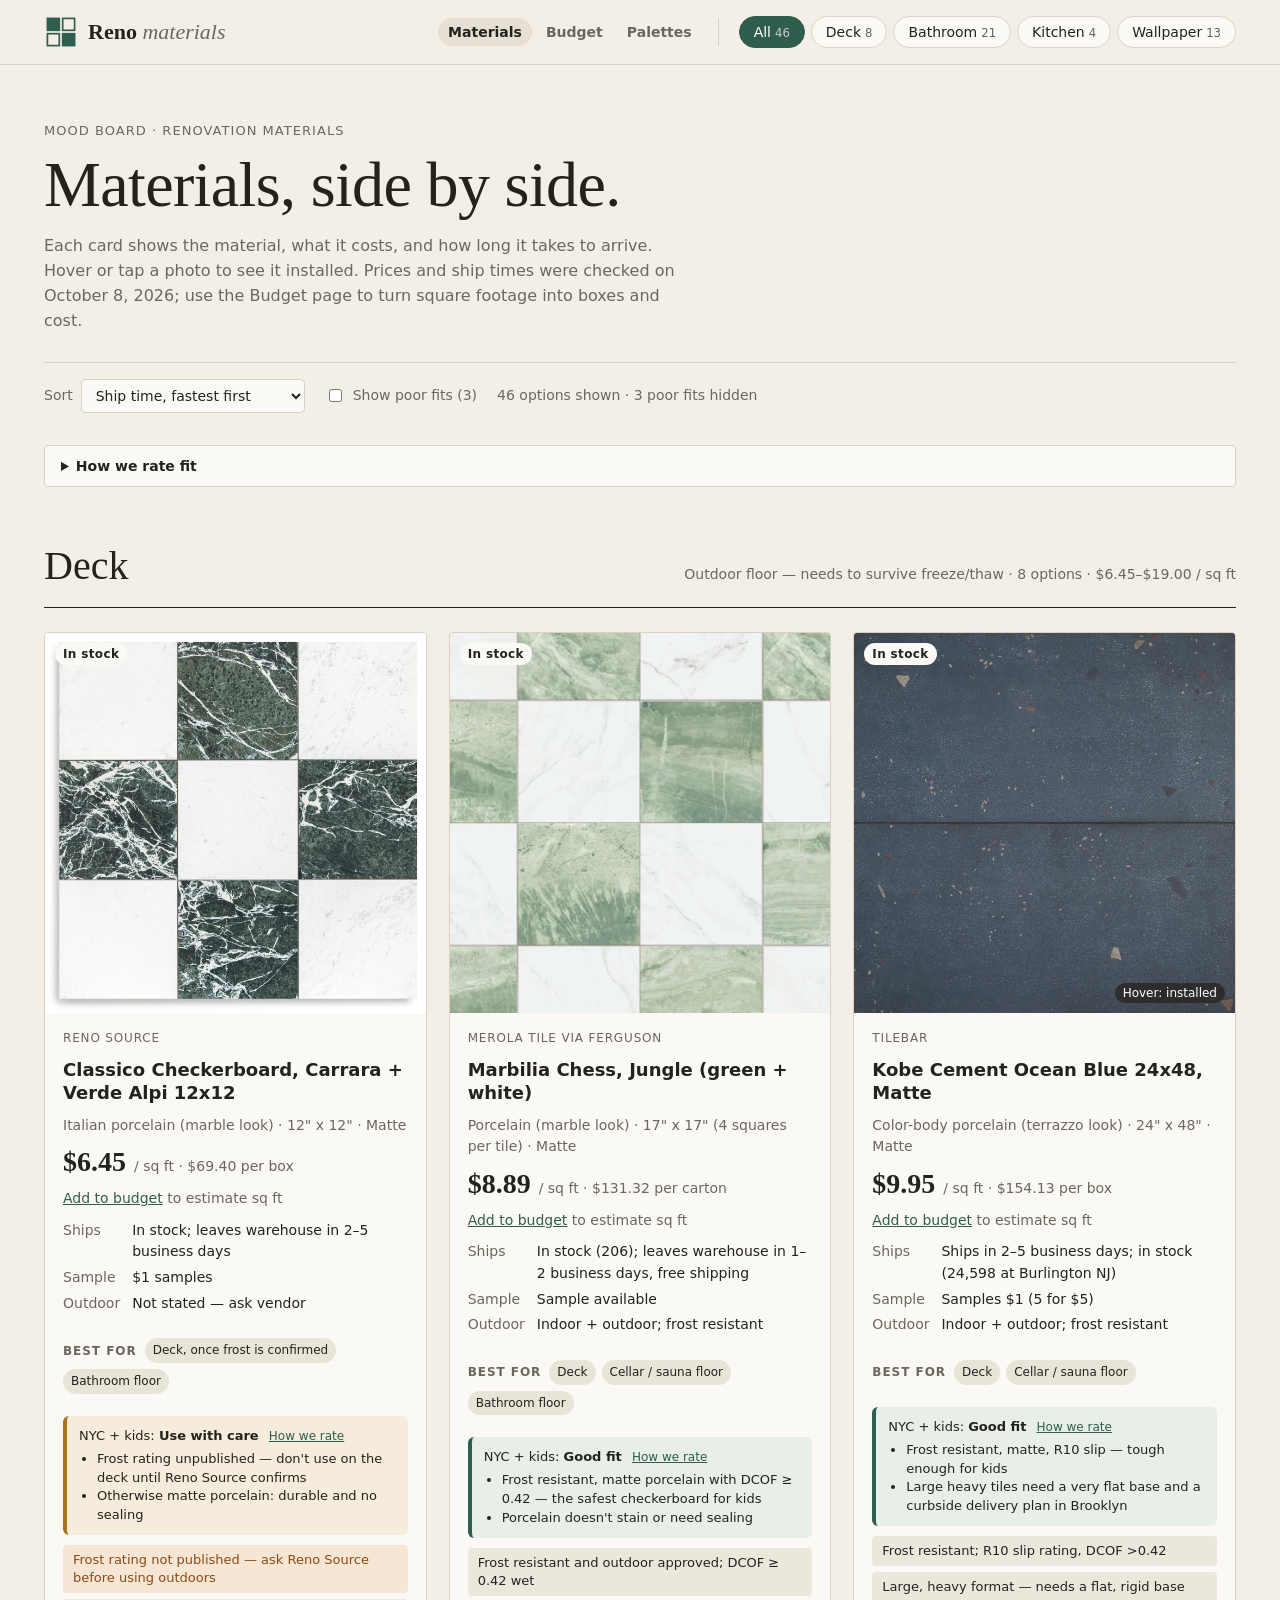
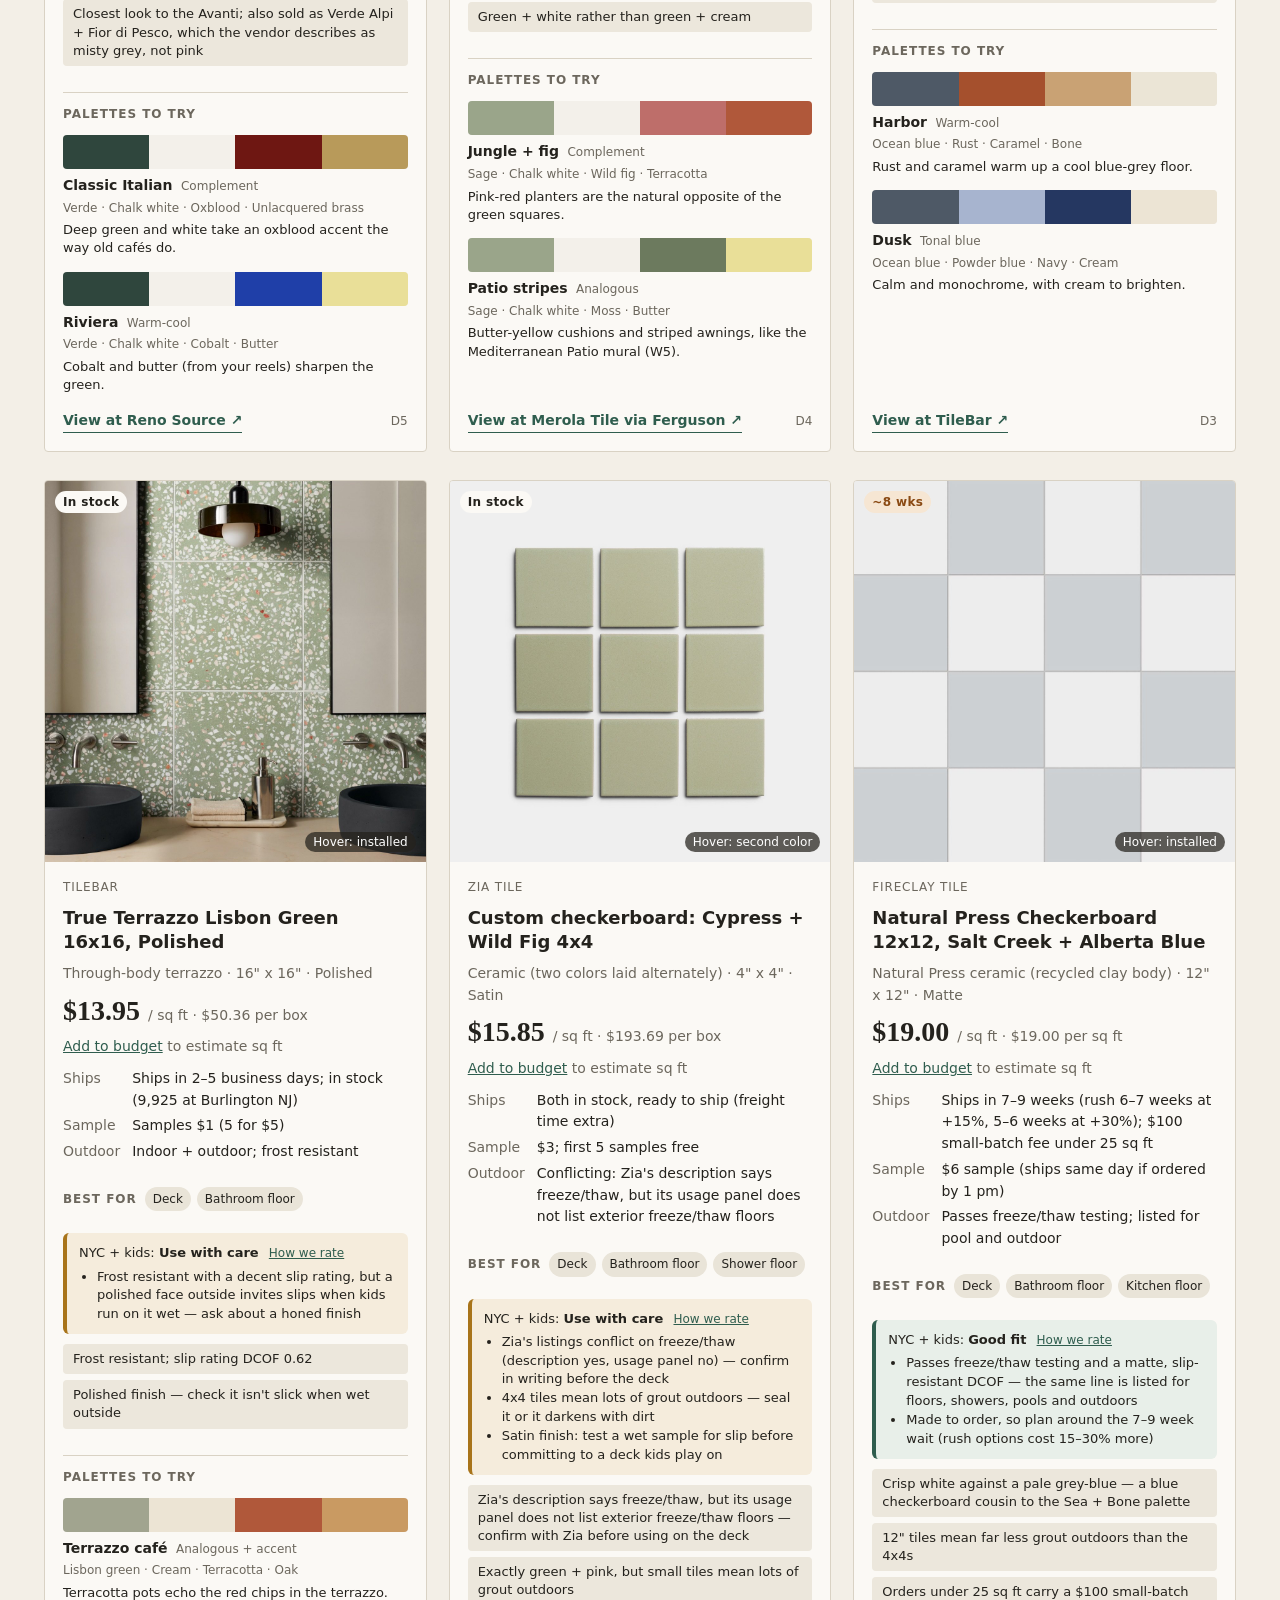
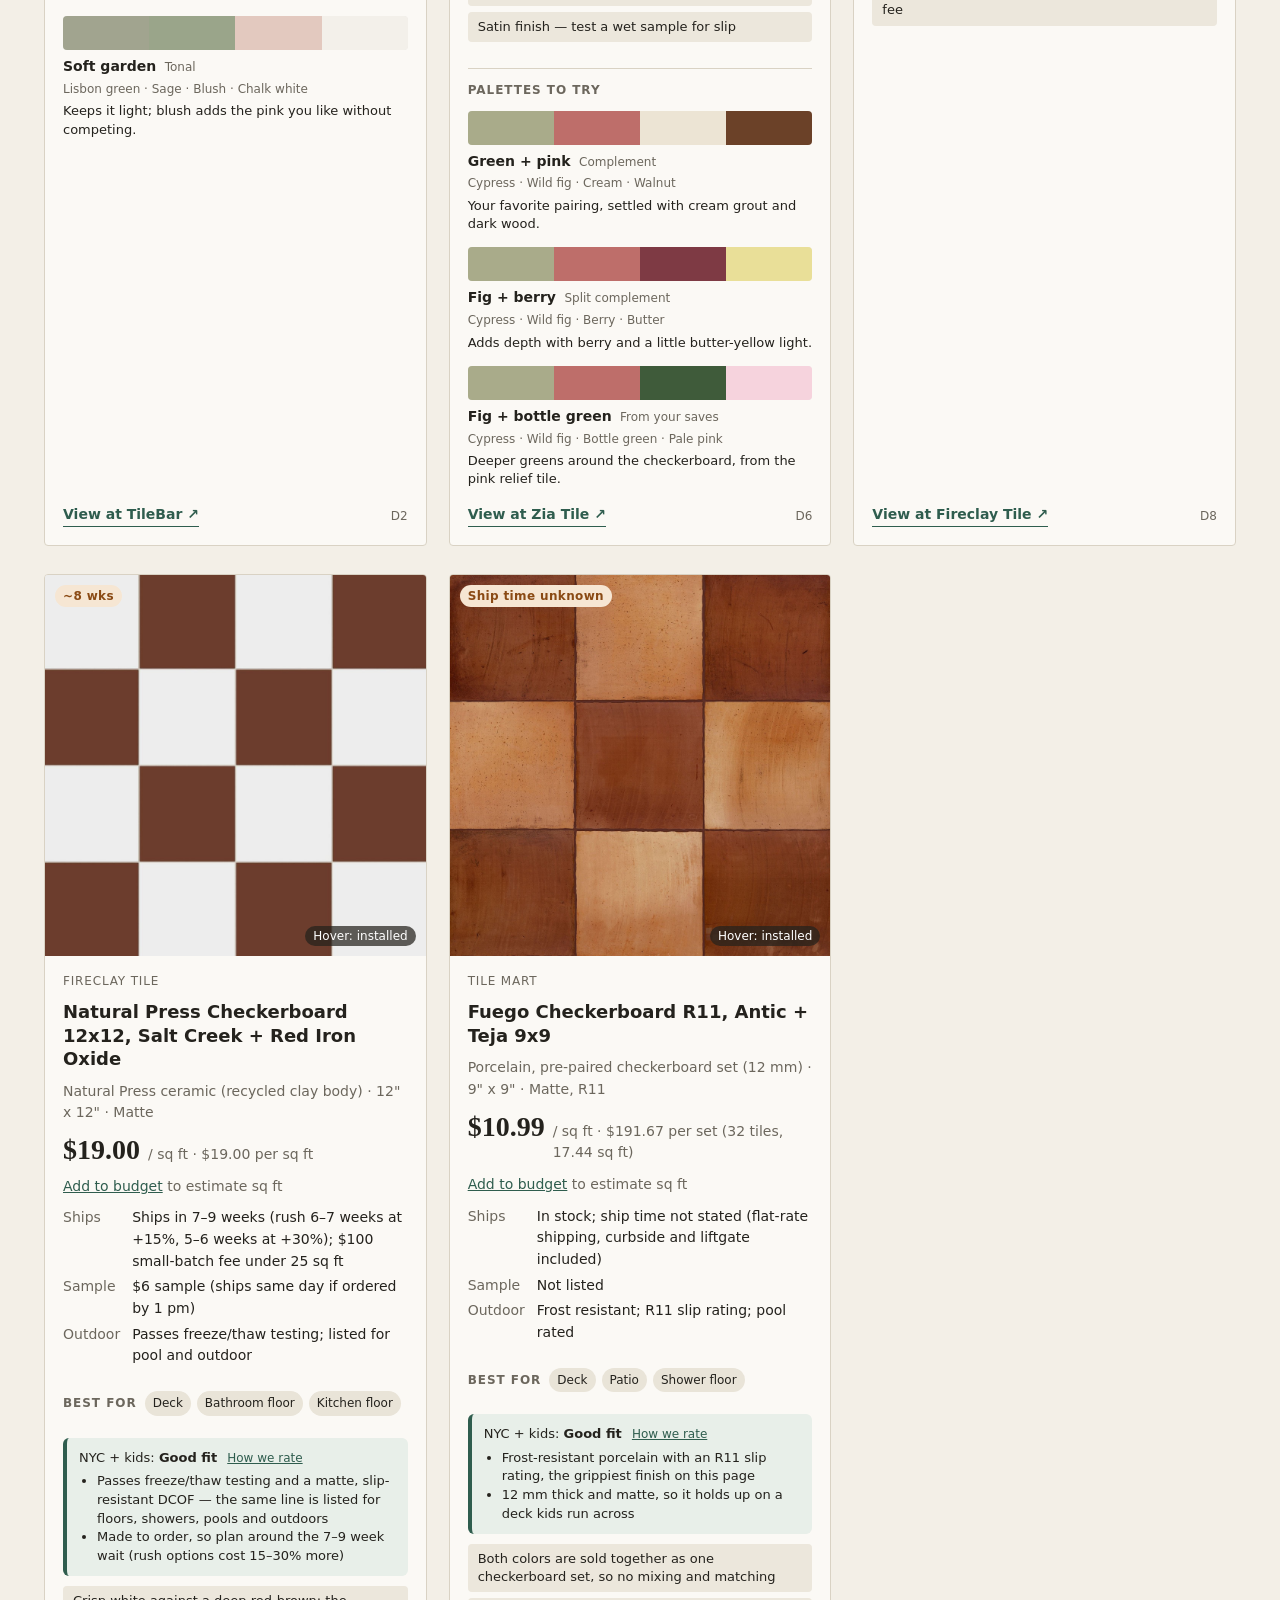
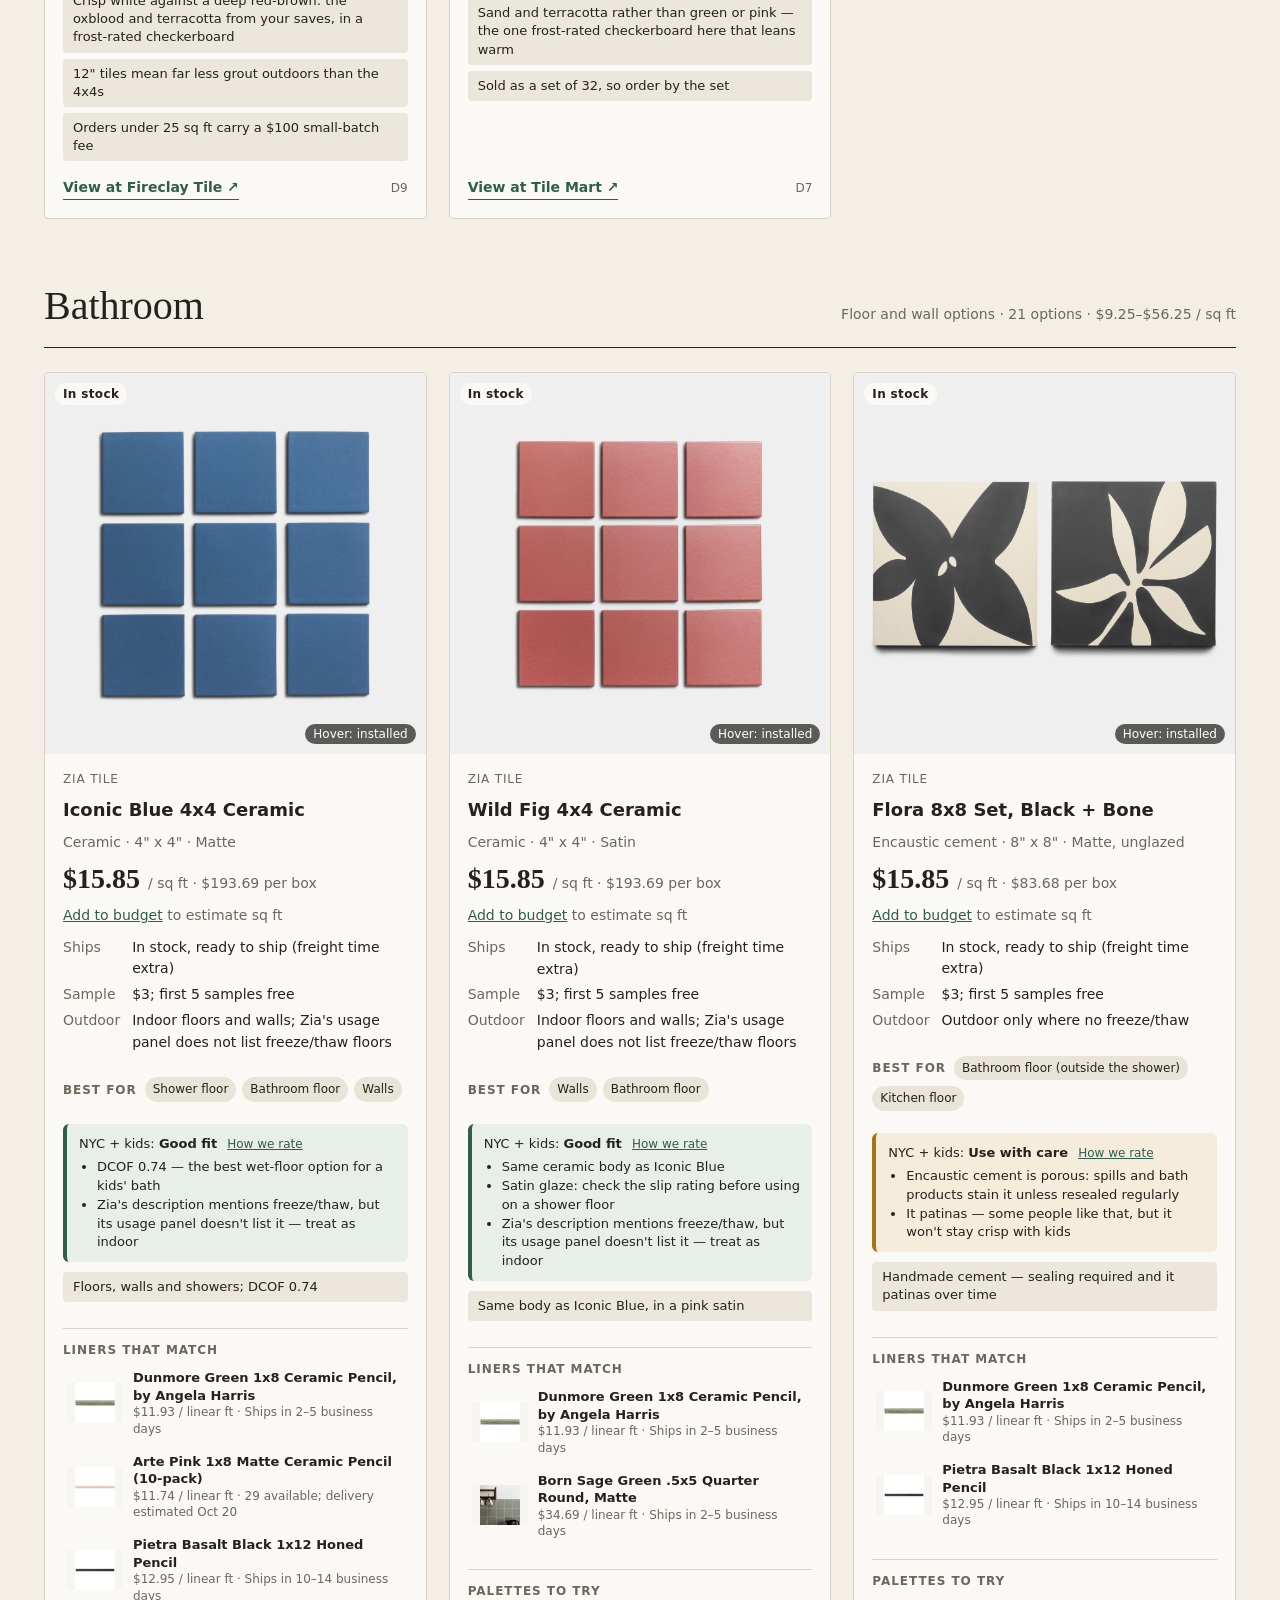
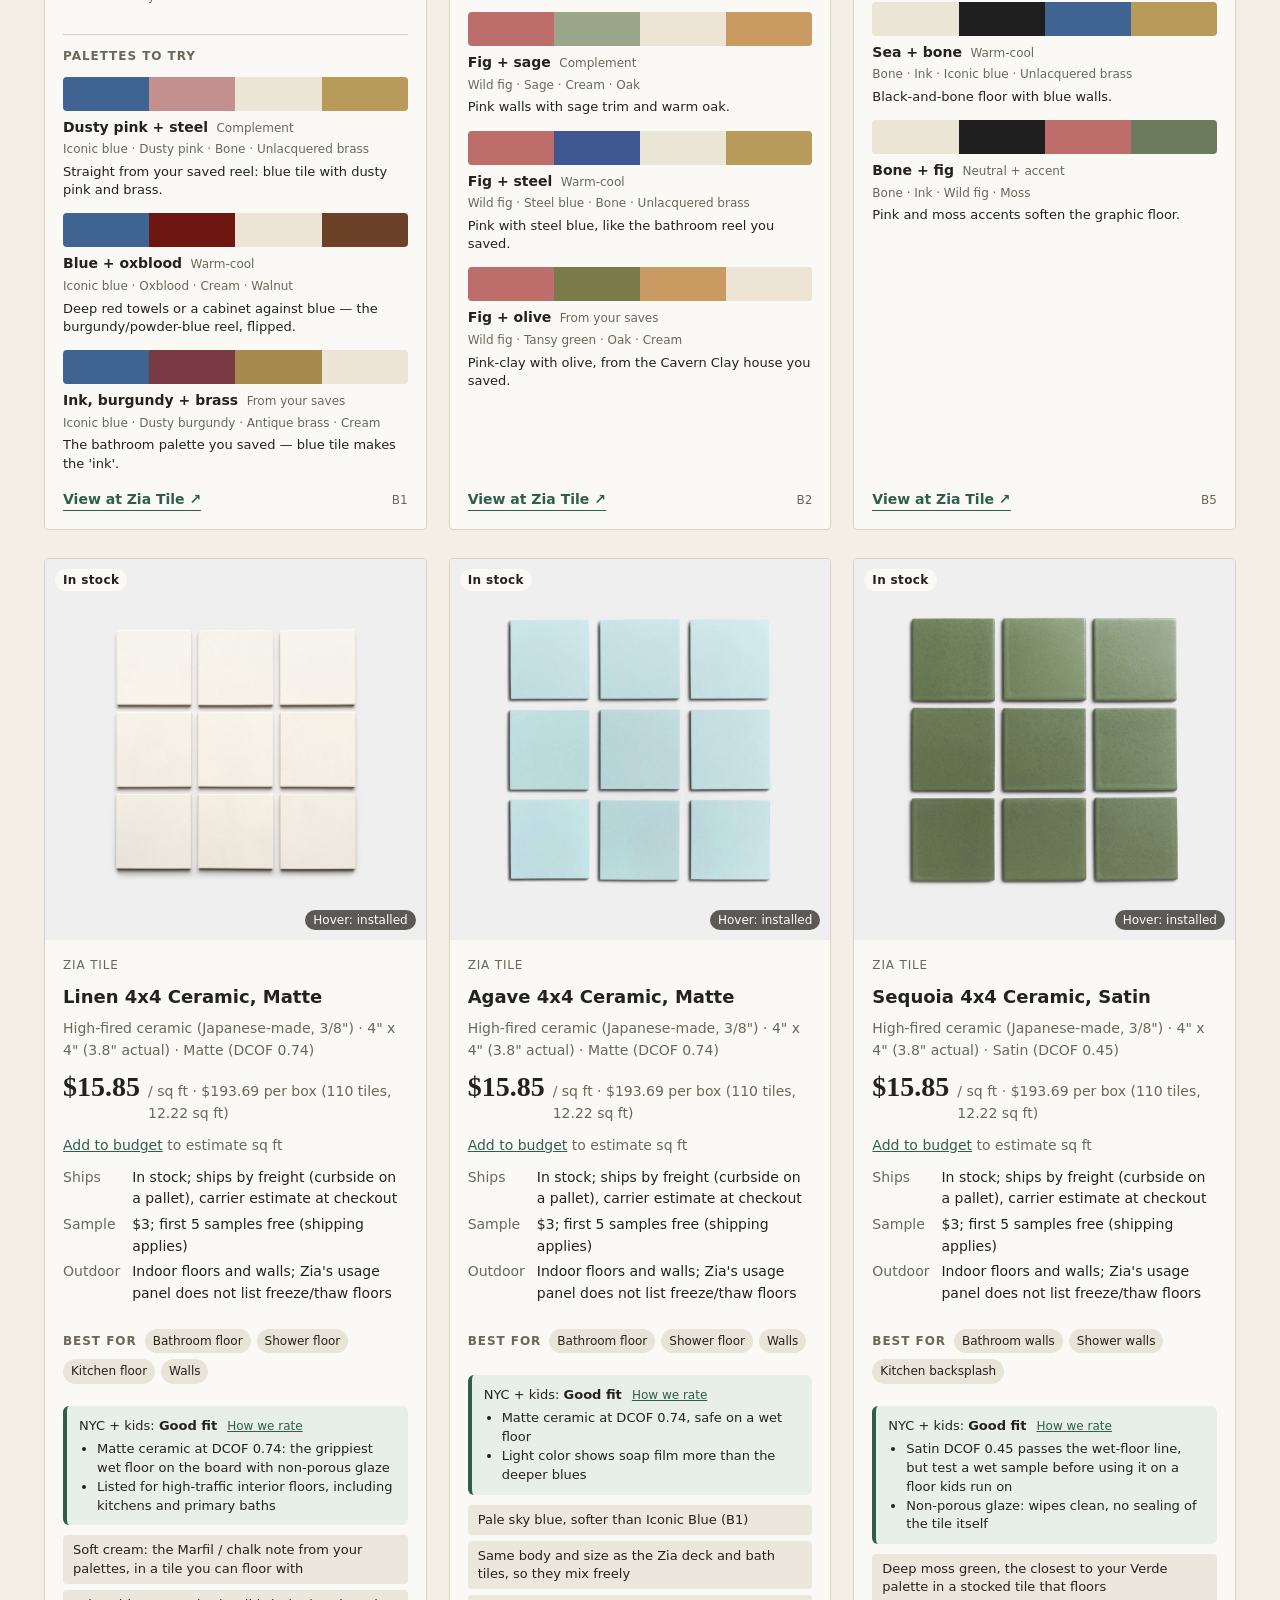
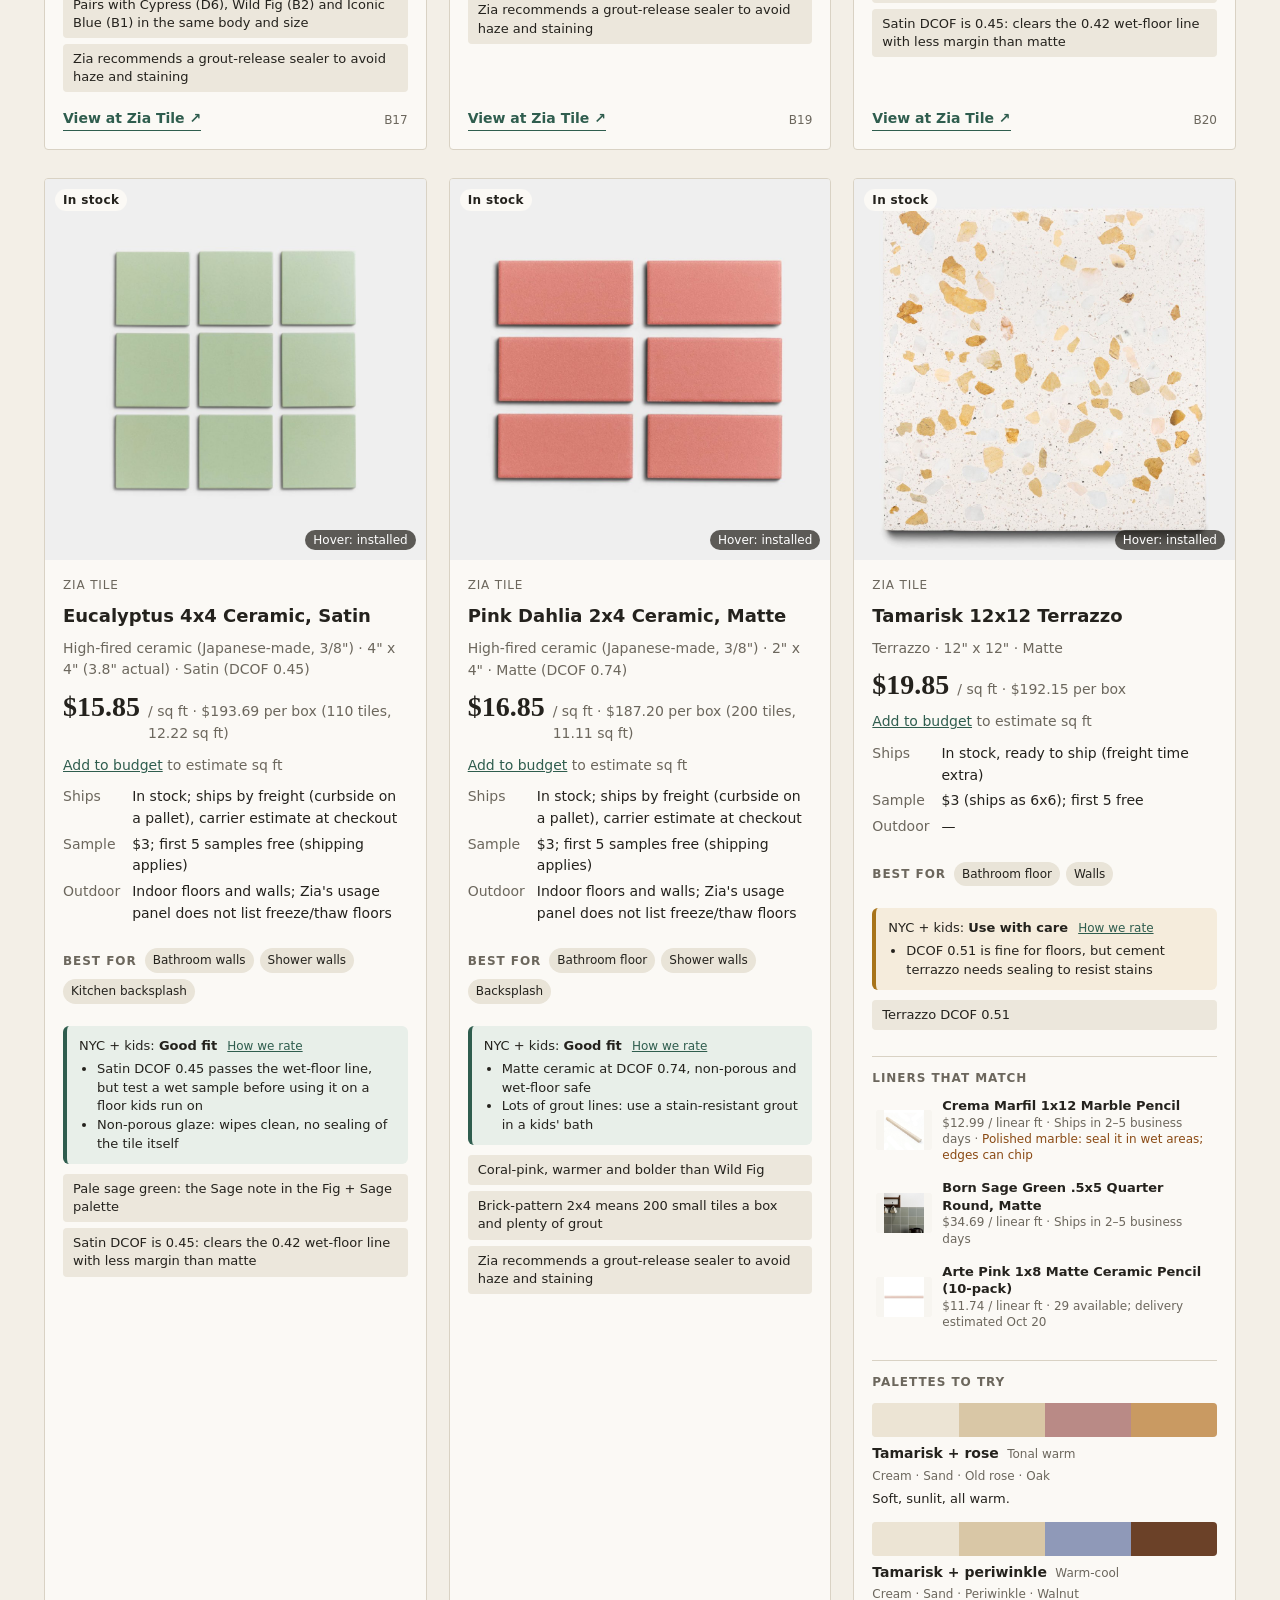
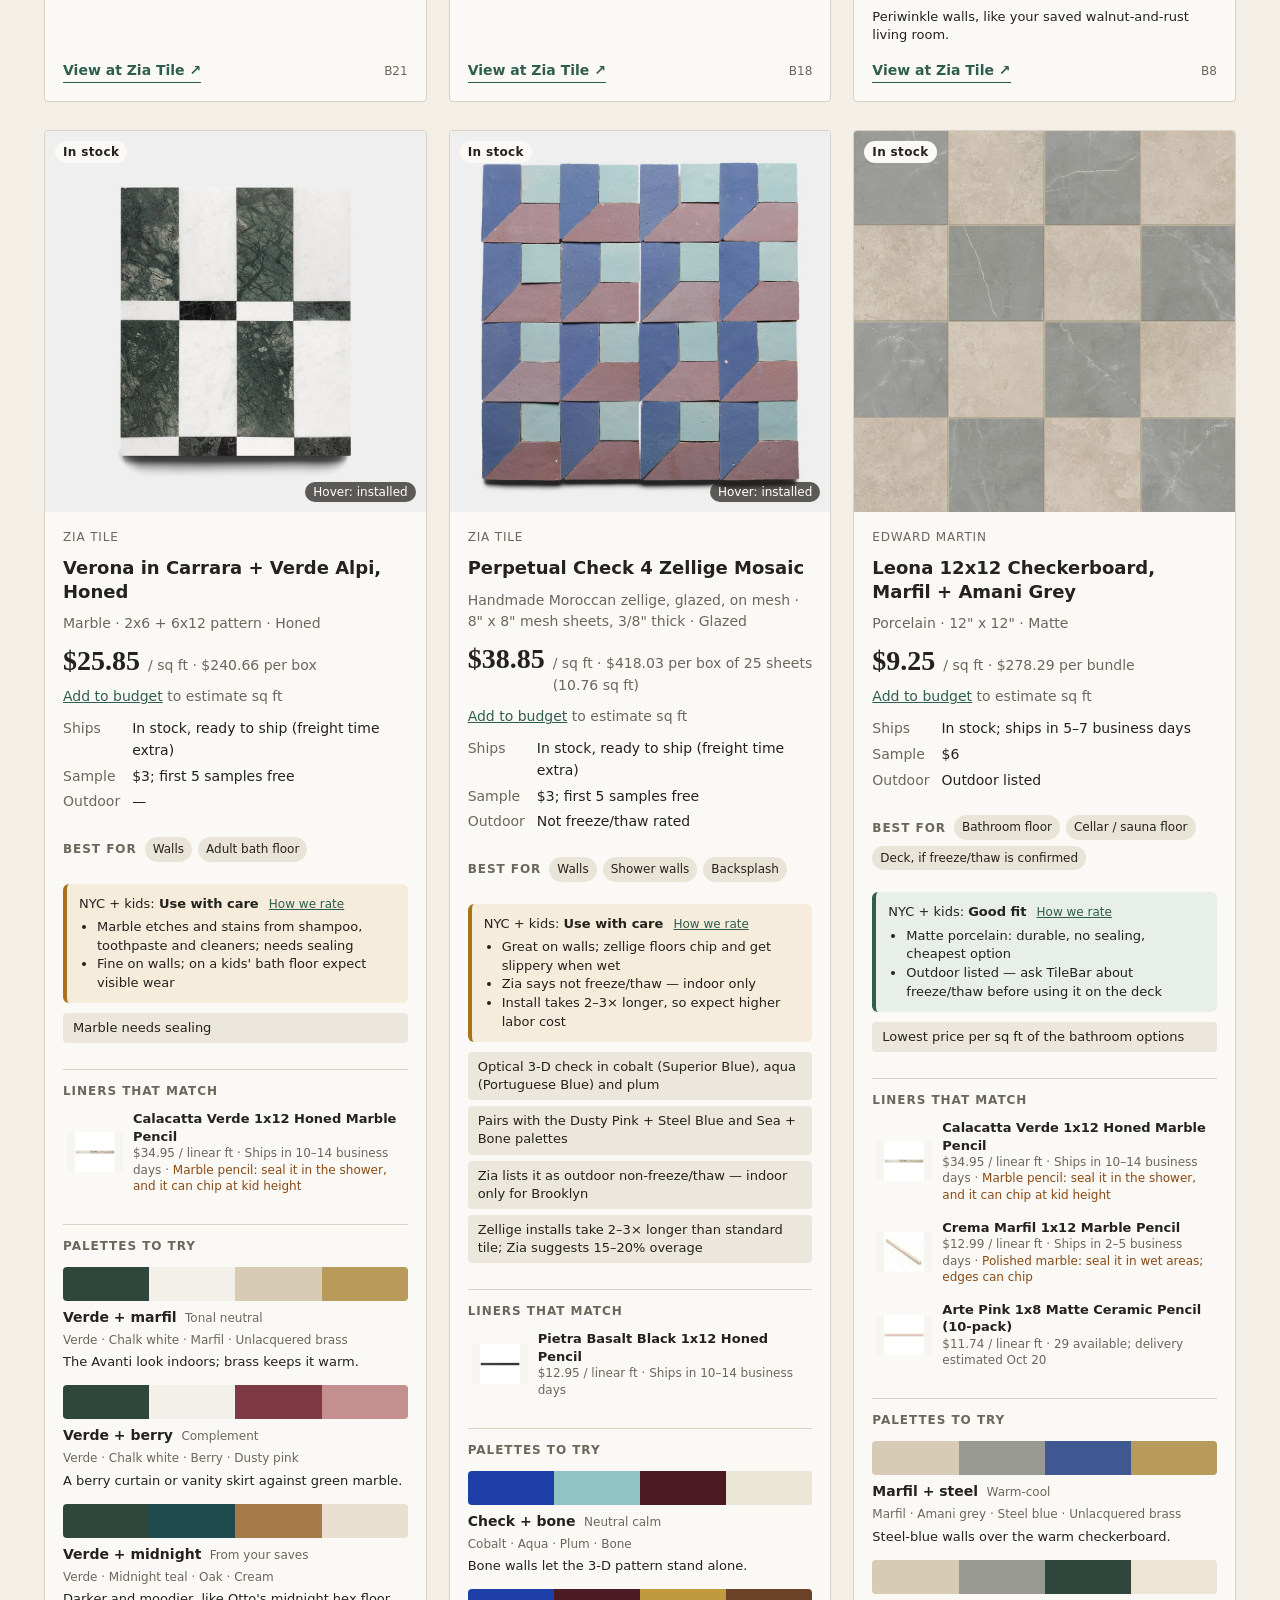
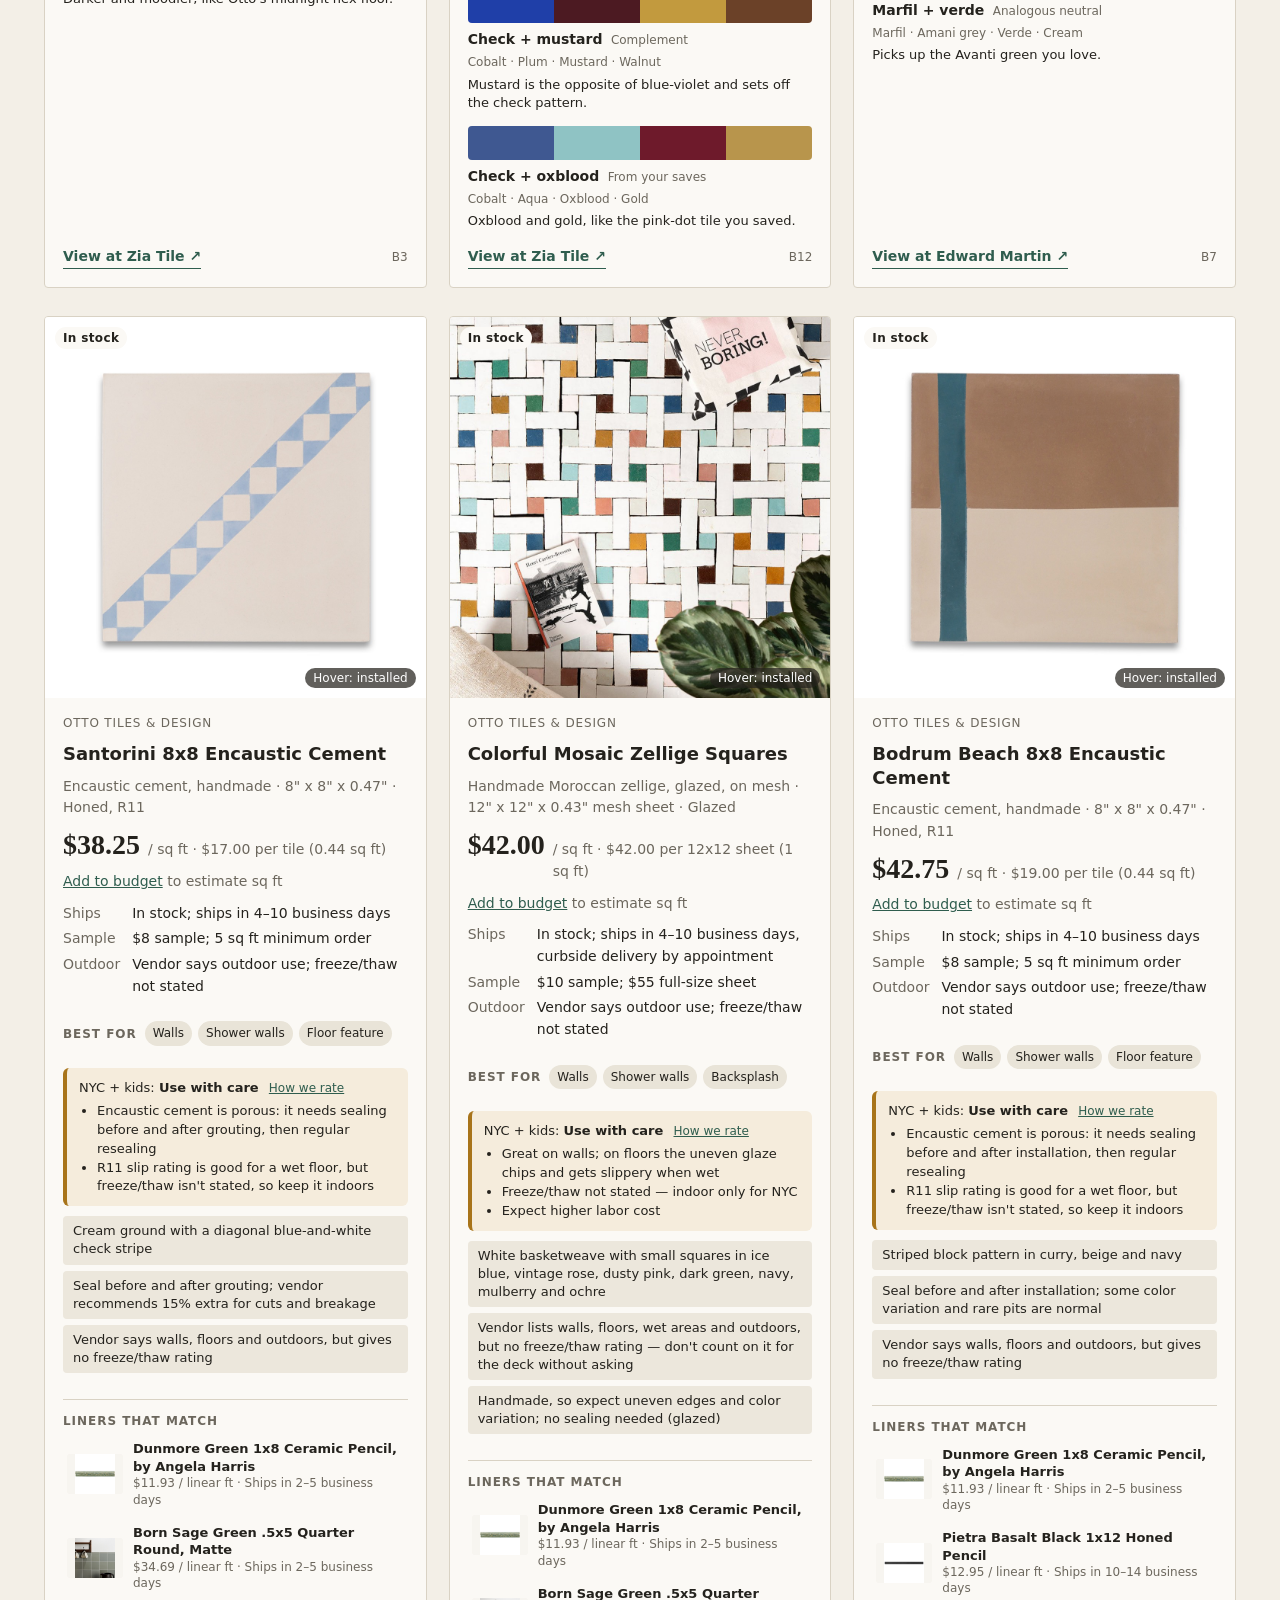
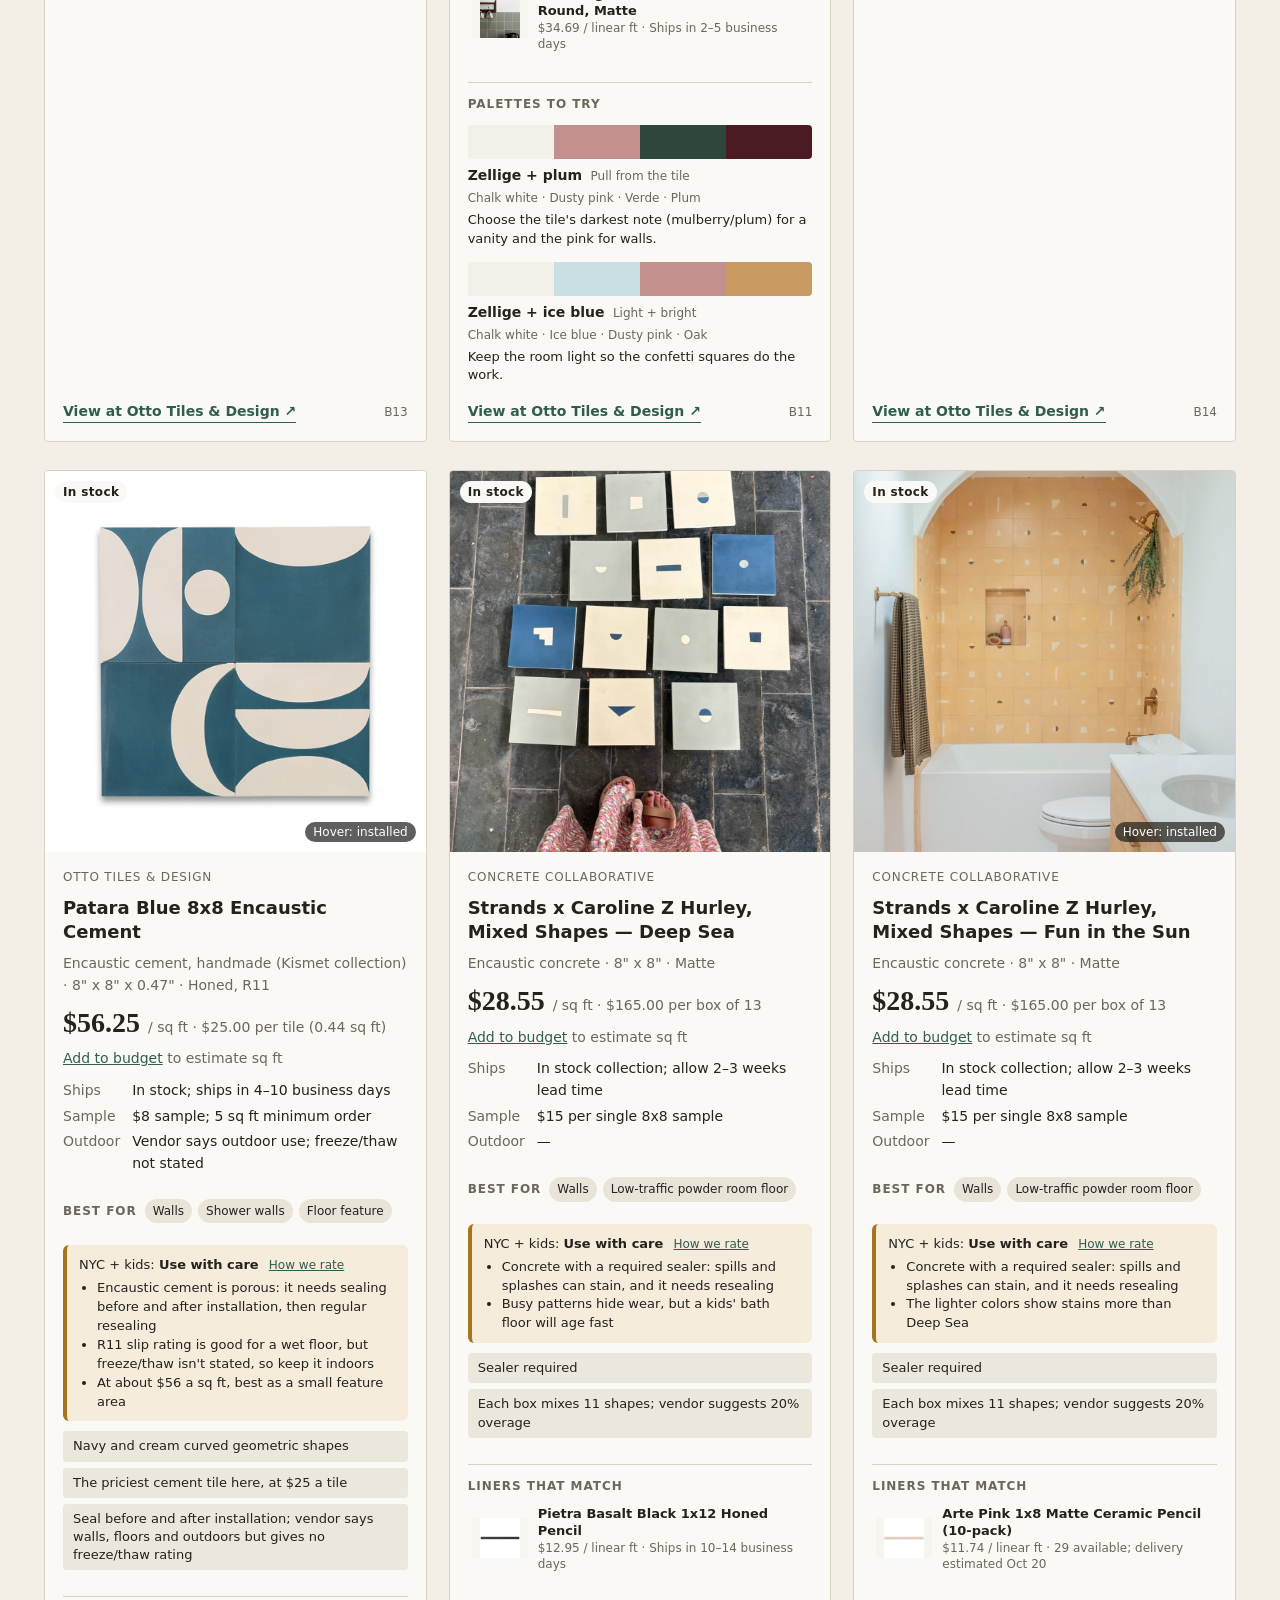
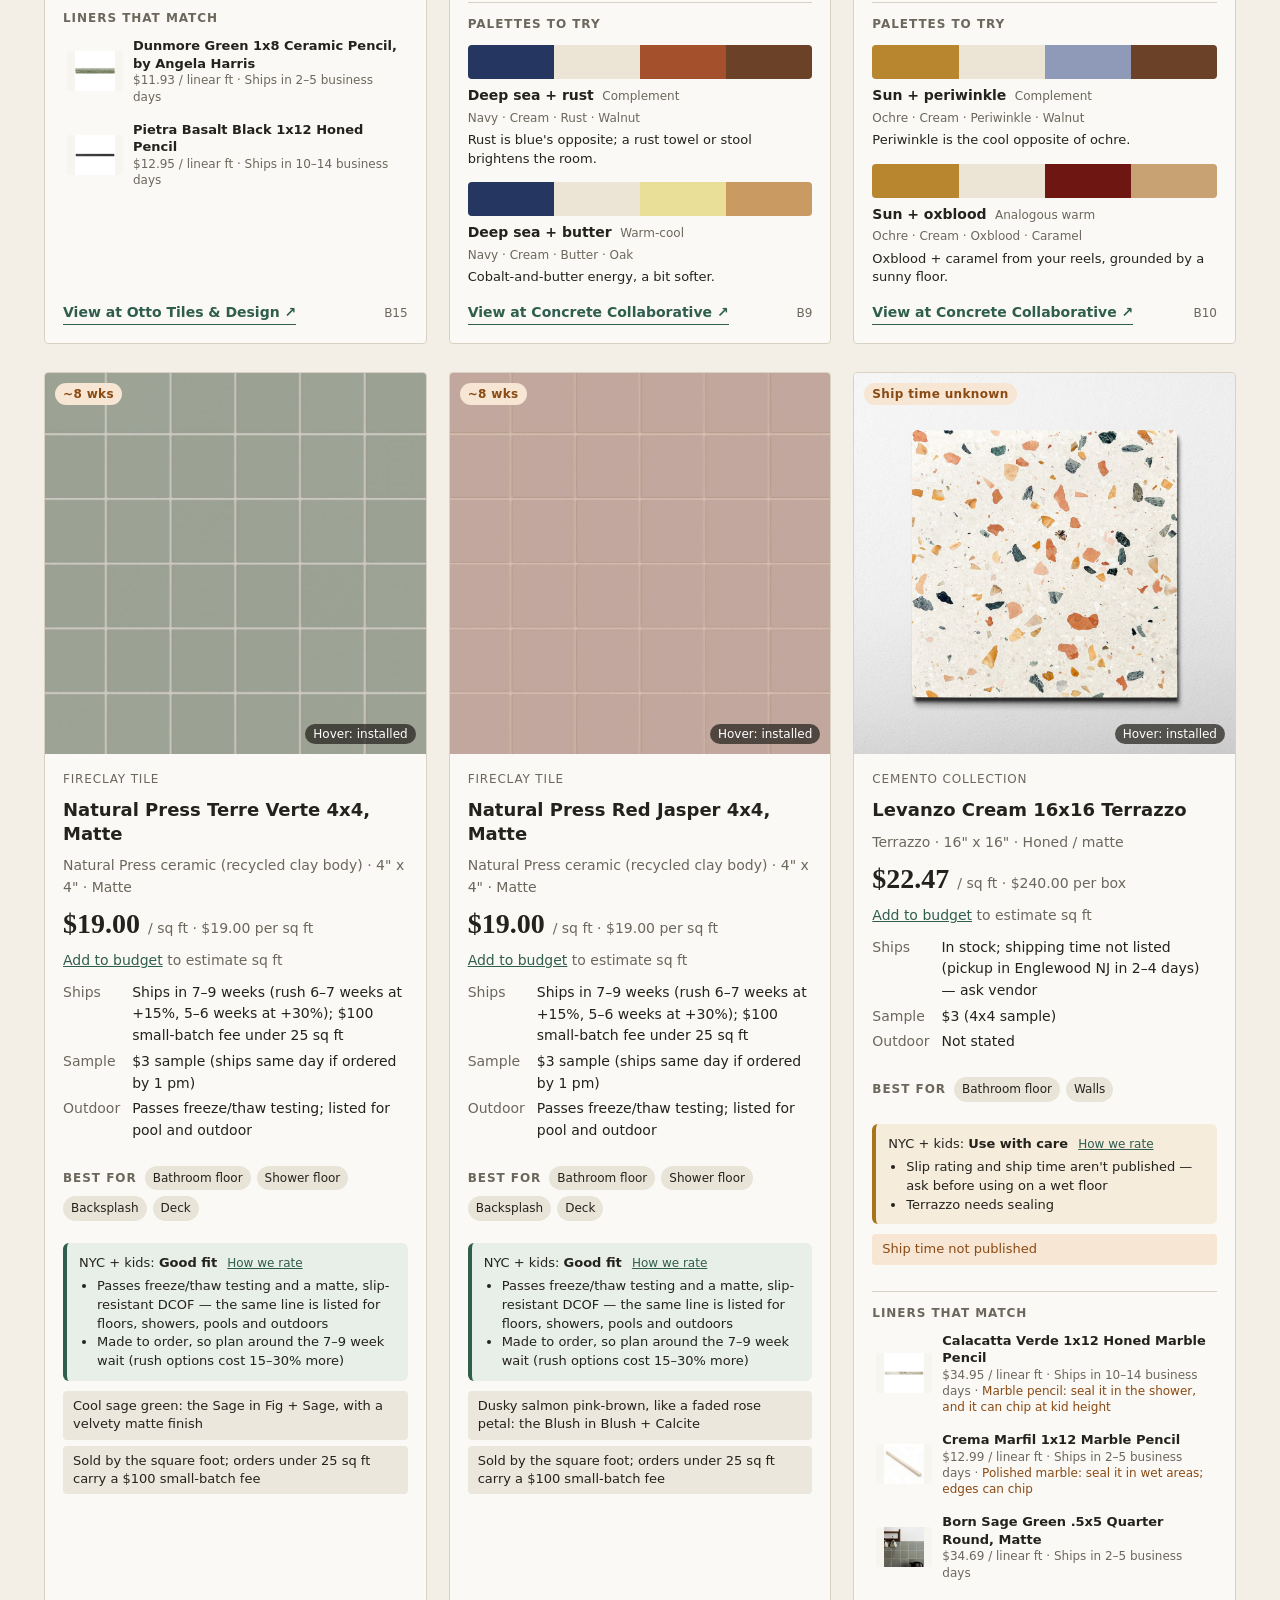
==== commit 6b8db990: "Show the fit rules on the Materials page Co-Authored-By: Claude Sonnet 5.5 <noreply@anthropic.com>" ====
--- a/index.html
+++ b/index.html
@@ -46,6 +46,31 @@
     </div>
   </section>
 
+  <section class="wrap rubric" id="rubric">
+    <details>
+      <summary>How we rate fit</summary>
+      <div class="rubric__body">
+        <p>Every card is checked against the same rules, for a NYC renovation with kids. A rating counts only if it appears on the vendor's own product page; vendor tags and marketing copy have contradicted the page before.</p>
+        <div class="rubric__grid">
+          <div><h3>By use</h3>
+            <ul>
+              <li><strong>Deck:</strong> freeze/thaw stated as passing; DCOF 0.42 or higher wet (or R10+); matte, satin or honed, never polished or gloss.</li>
+              <li><strong>Bath or kitchen floor:</strong> DCOF 0.42 or higher stated (matte 0.50+ preferred); not polished or gloss; non-porous, or a one-time seal.</li>
+              <li><strong>Walls and backsplash:</strong> glazed or sealed and wipeable. No frost or slip rating needed.</li>
+              <li><strong>Wallpaper:</strong> at least spongeable, scrubbable for kid height; not in bathrooms; below grade only after any damp is fixed.</li>
+            </ul></div>
+          <div><h3>For every item</h3>
+            <ul>
+              <li><strong>Good fit:</strong> passes every gate for its use. In stock or ships in under 4 weeks; no minimum, or under 25 sq ft; a sample is sold.</li>
+              <li><strong>Use with care:</strong> misses one gate, or has a missing or conflicting rating a vendor email could settle. Ships in 4–12 weeks, carries a small-batch fee, or needs regular resealing.</li>
+              <li><strong>Poor fit (hidden by default):</strong> fails a hard gate: over 12 weeks, a 100 sq ft or larger minimum, or etches and stains on a floor.</li>
+            </ul></div>
+        </div>
+        <p class="rubric__note">The shipping and minimum-order limits are working assumptions and can change. The full rules are in REQUIREMENTS.md in the project.</p>
+      </div>
+    </details>
+  </section>
+
   <div id="rooms"></div>
 </main>
 
--- a/styles.css
+++ b/styles.css
@@ -195,3 +195,16 @@
 .bud-areas li{display:flex;justify-content:space-between;padding:12px 16px;border-top:1px solid var(--line)}
 .bud-areas li:first-child{border-top:0}
 @media (max-width:900px){.bud__row{grid-template-columns:1fr 1fr}.bud__row--head{display:none}.bud-totals{grid-template-columns:1fr}.bud__row--cmp{grid-template-columns:1fr 60px 100px 100px}}
+
+/* Fit rubric */
+.rubric{padding-top:8px;padding-bottom:8px;scroll-margin-top:90px}
+.rubric details{border:1px solid var(--line);border-radius:var(--r);background:var(--surface)}
+.rubric summary{cursor:pointer;padding:12px 16px;font:600 14px var(--body)}
+.rubric__body{padding:0 16px 16px;font-size:14px;color:var(--muted)}
+.rubric__body p{margin:0 0 12px;max-width:80ch}
+.rubric__grid{display:grid;grid-template-columns:1fr 1fr;gap:24px}
+.rubric__grid h3{margin:0 0 6px;font:600 13px var(--body);letter-spacing:.06em;text-transform:uppercase;color:var(--ink)}
+.rubric__grid ul{margin:0;padding-left:18px}.rubric__grid li{margin-bottom:6px}
+.rubric__note{margin:12px 0 0;font-size:13px}
+.fit__how{font-weight:400;font-size:12px;margin-left:6px}
+@media (max-width:800px){.rubric__grid{grid-template-columns:1fr}}
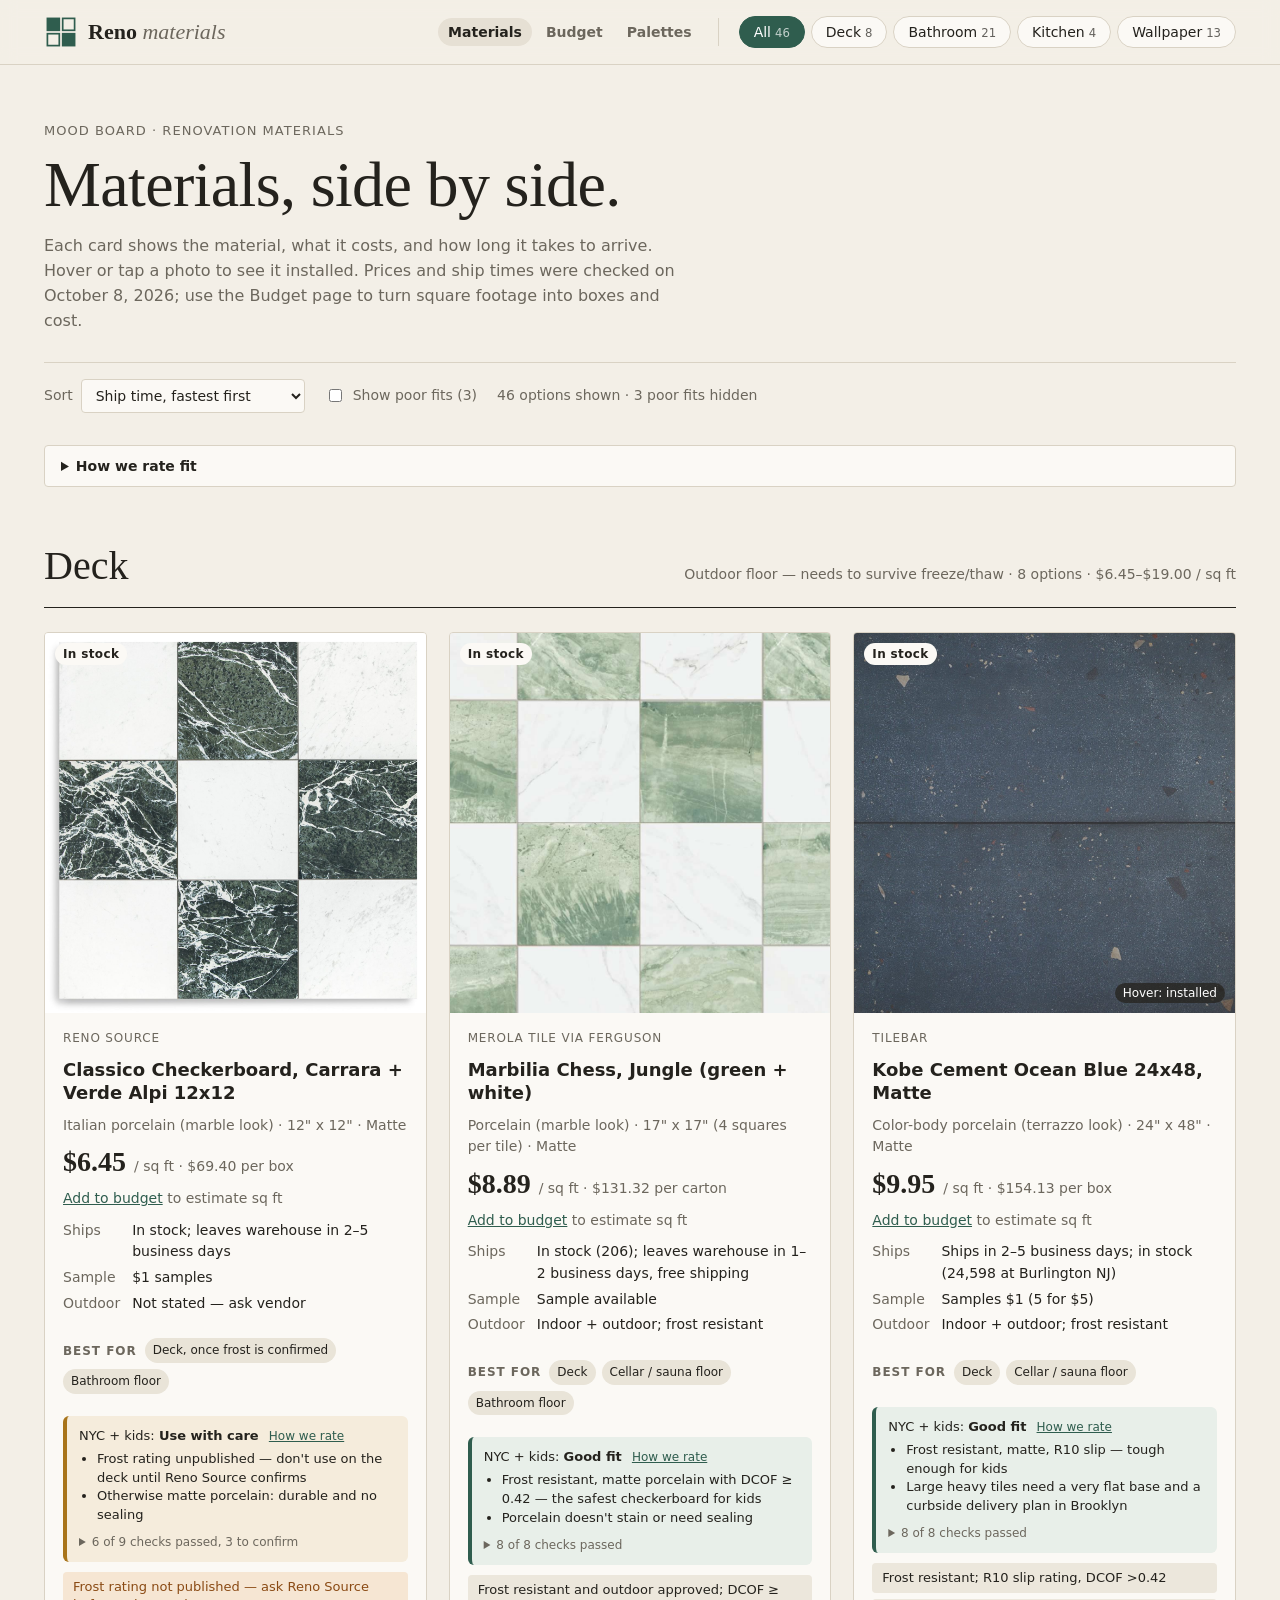
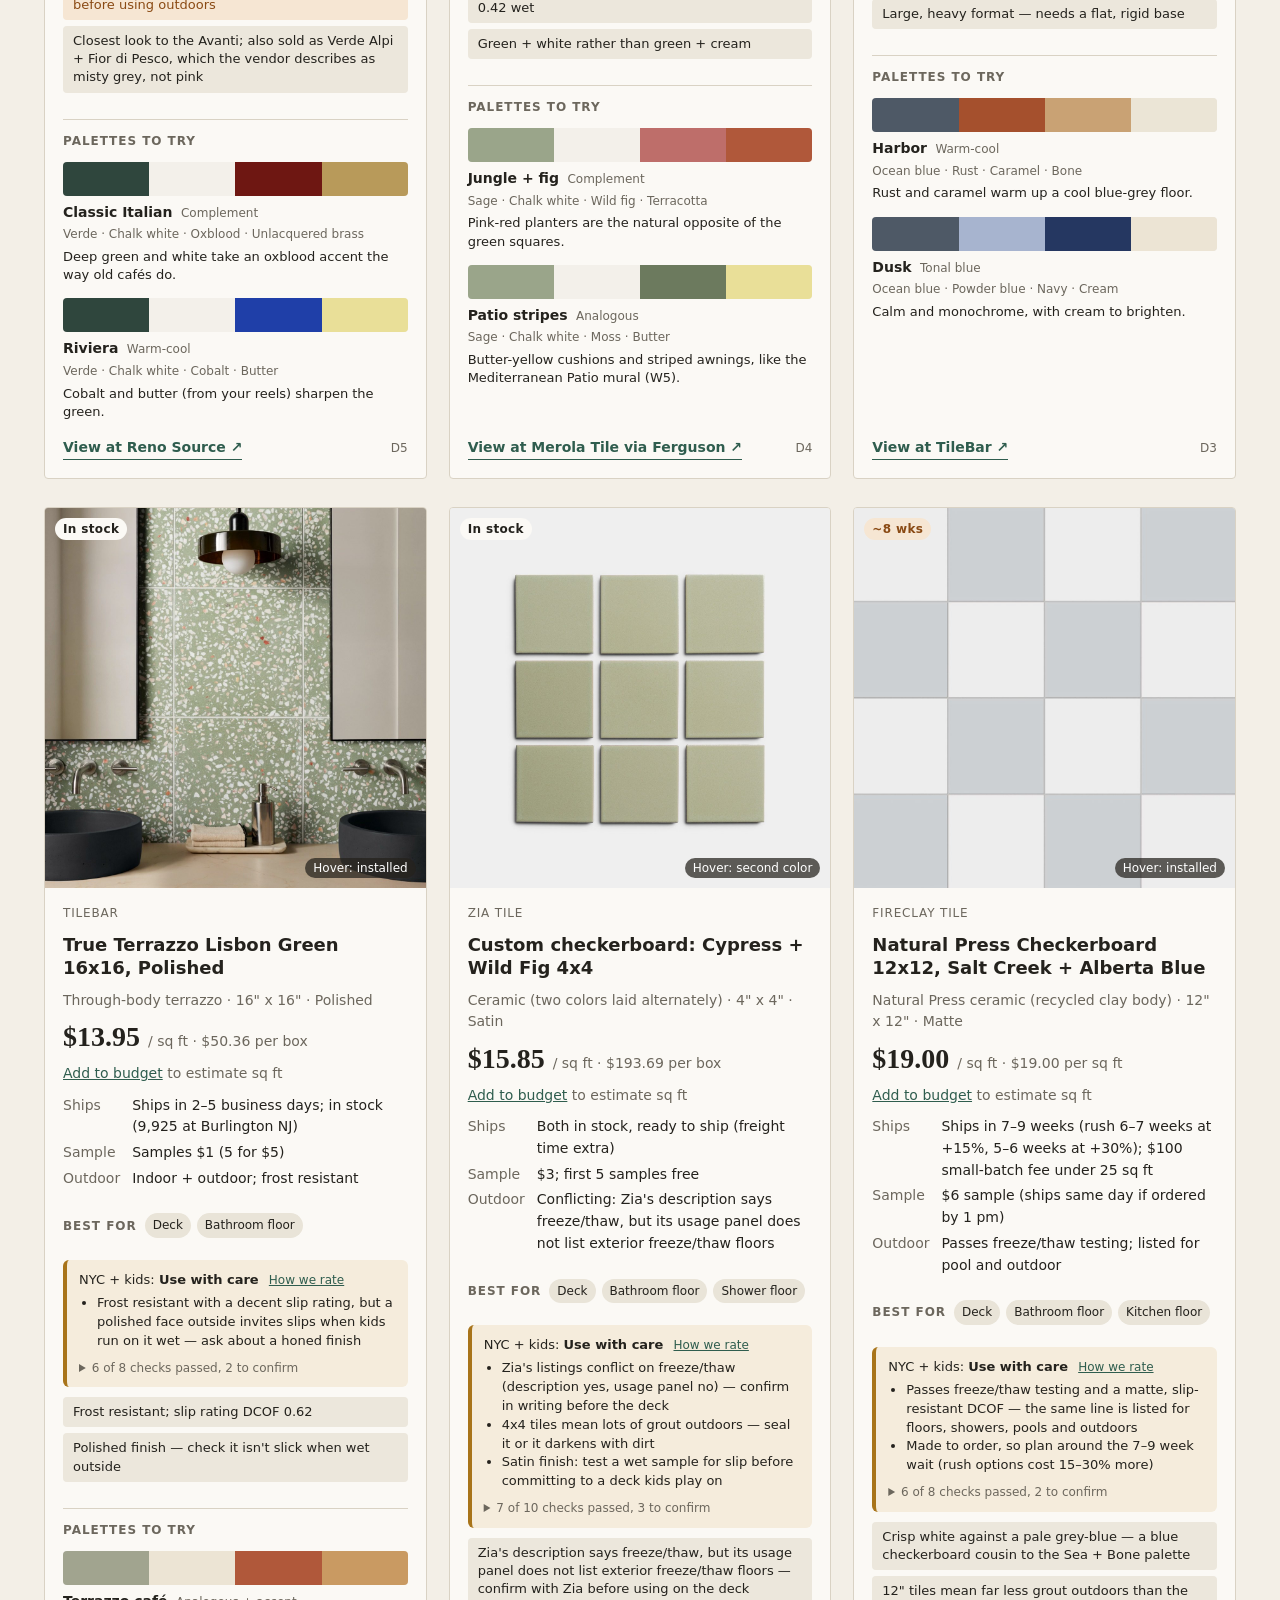
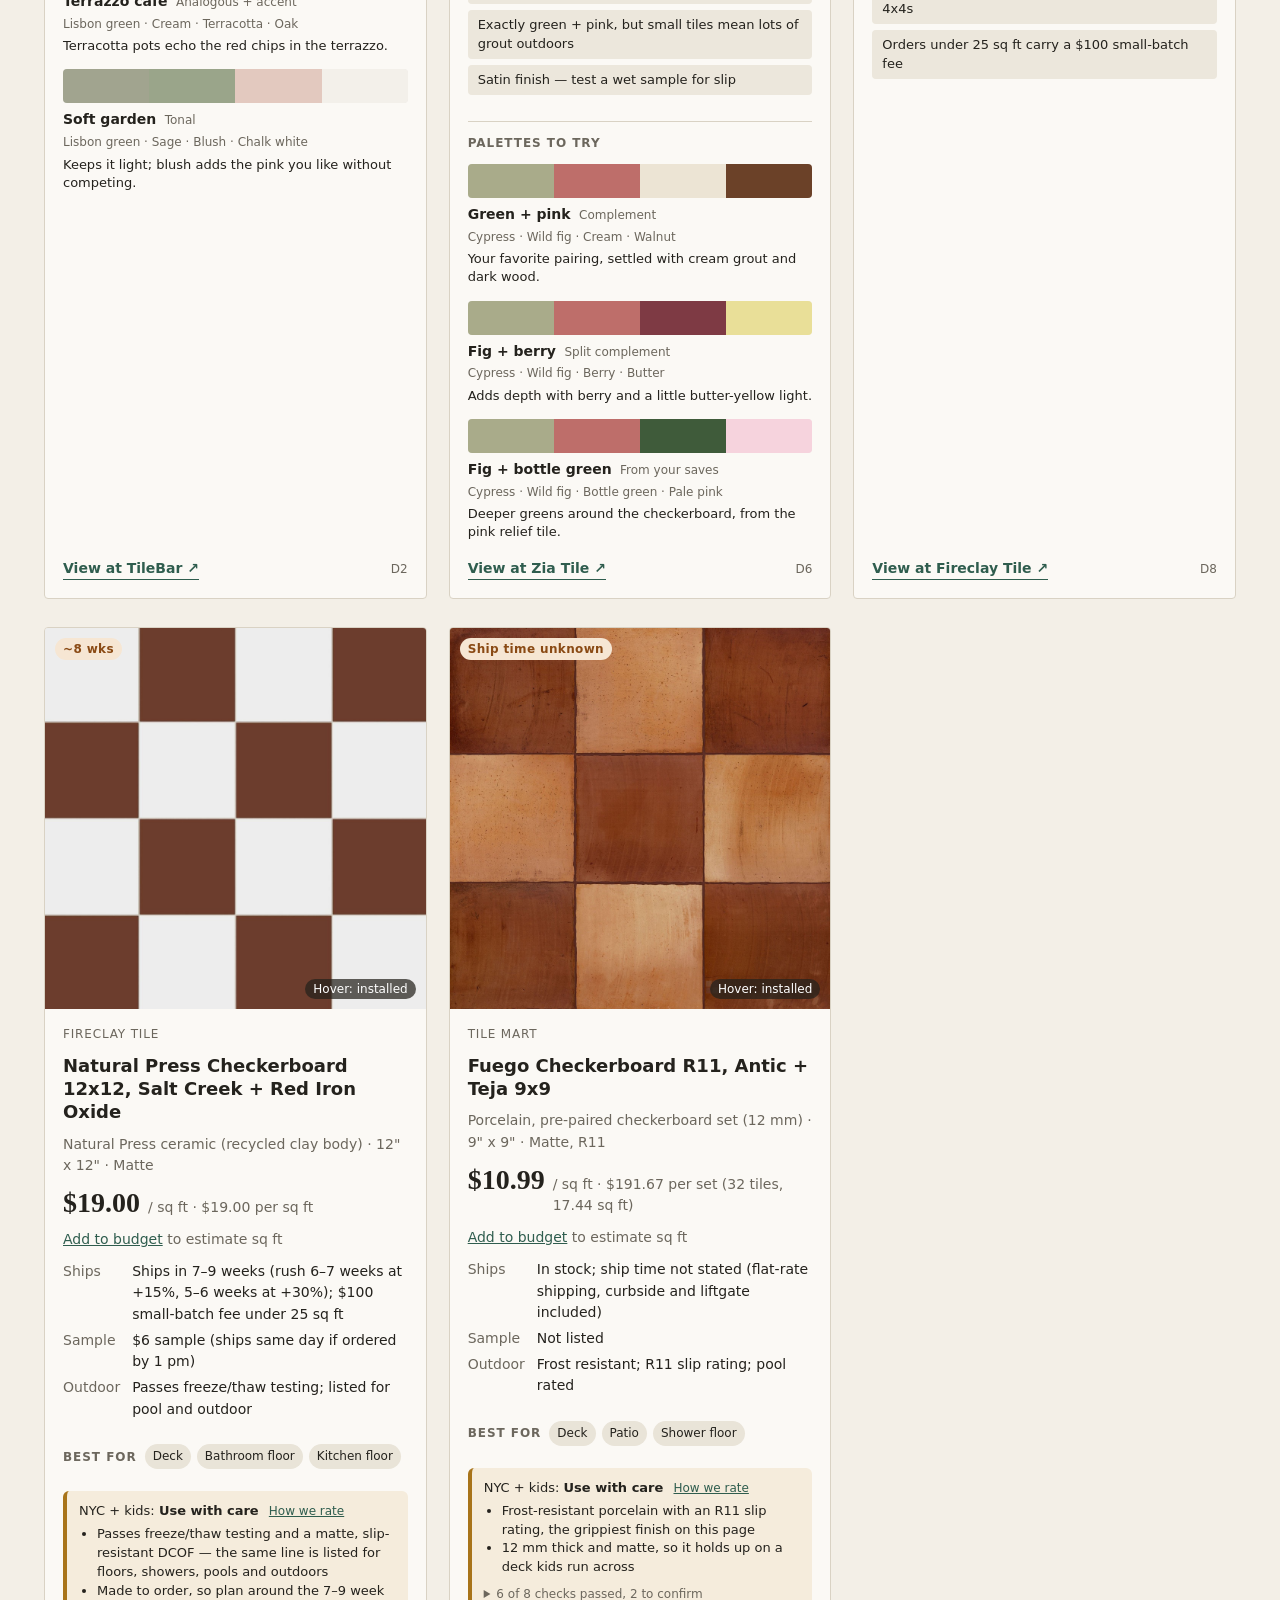
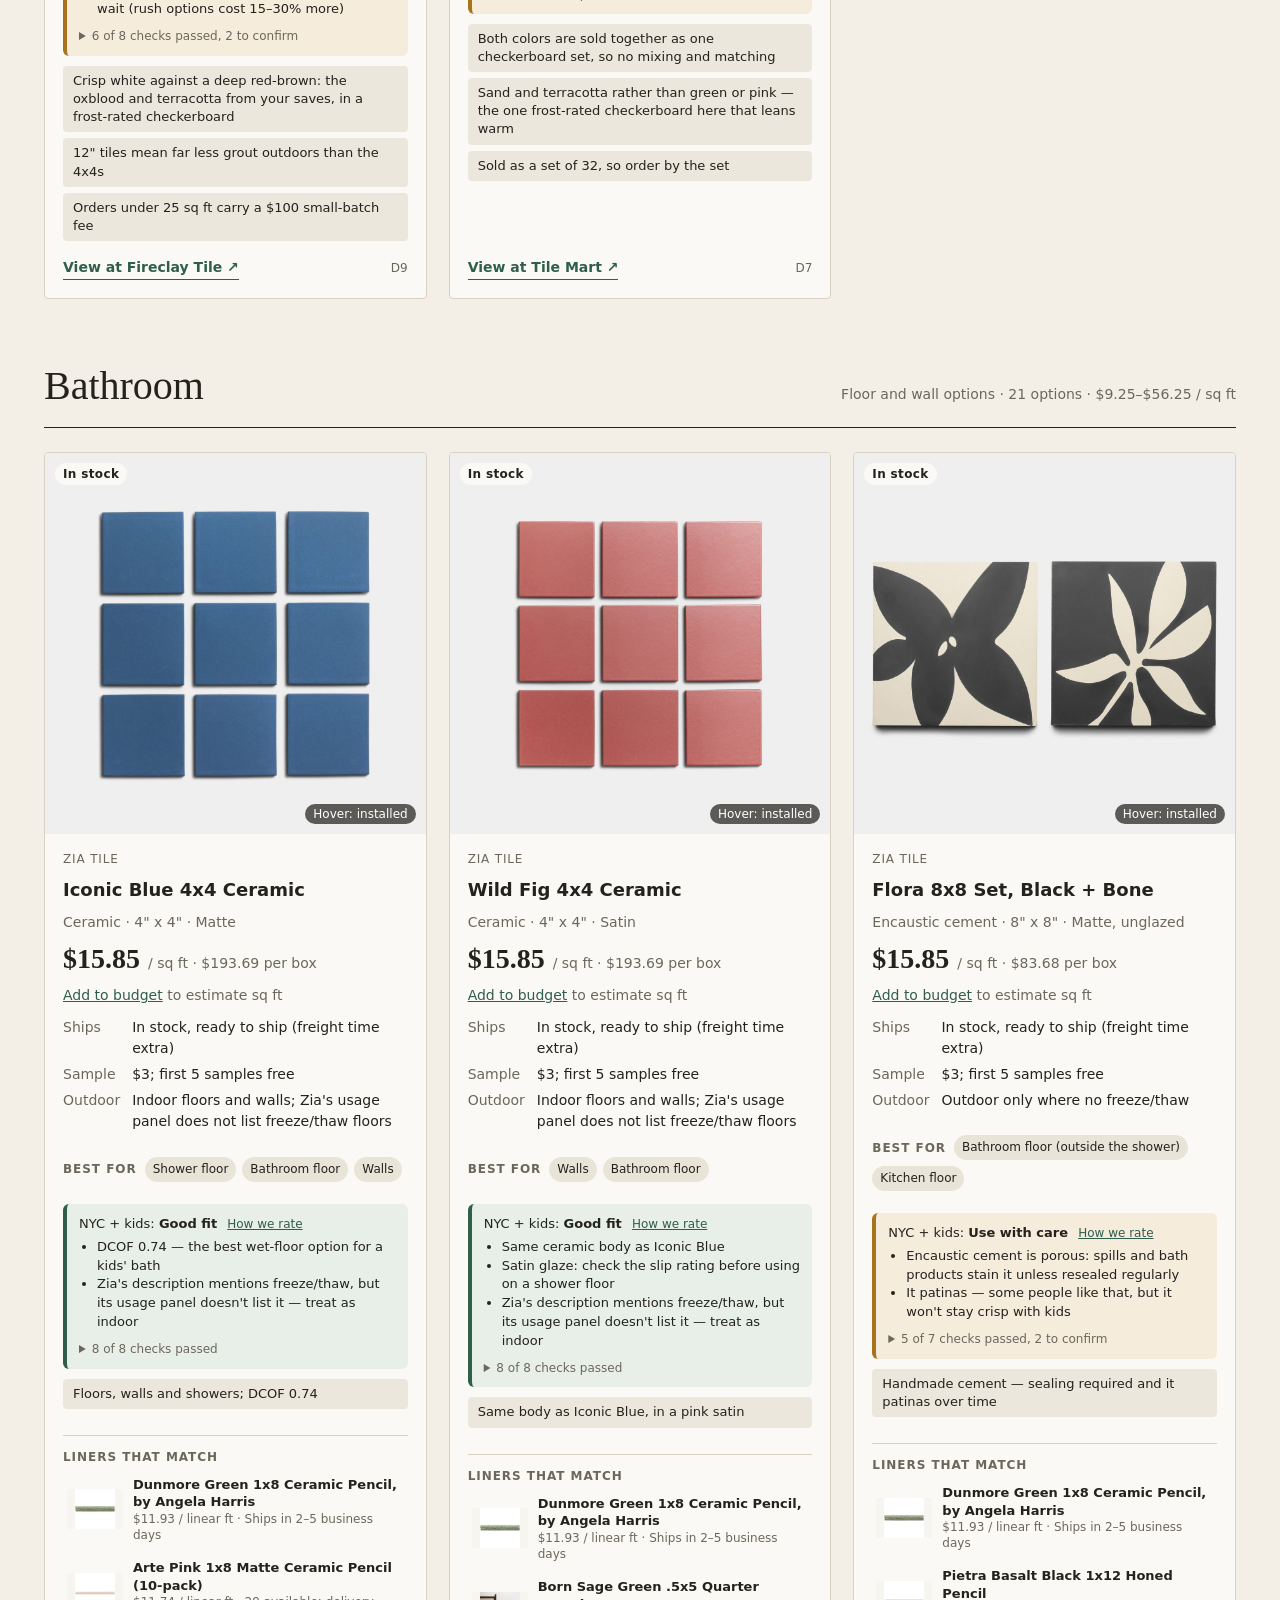
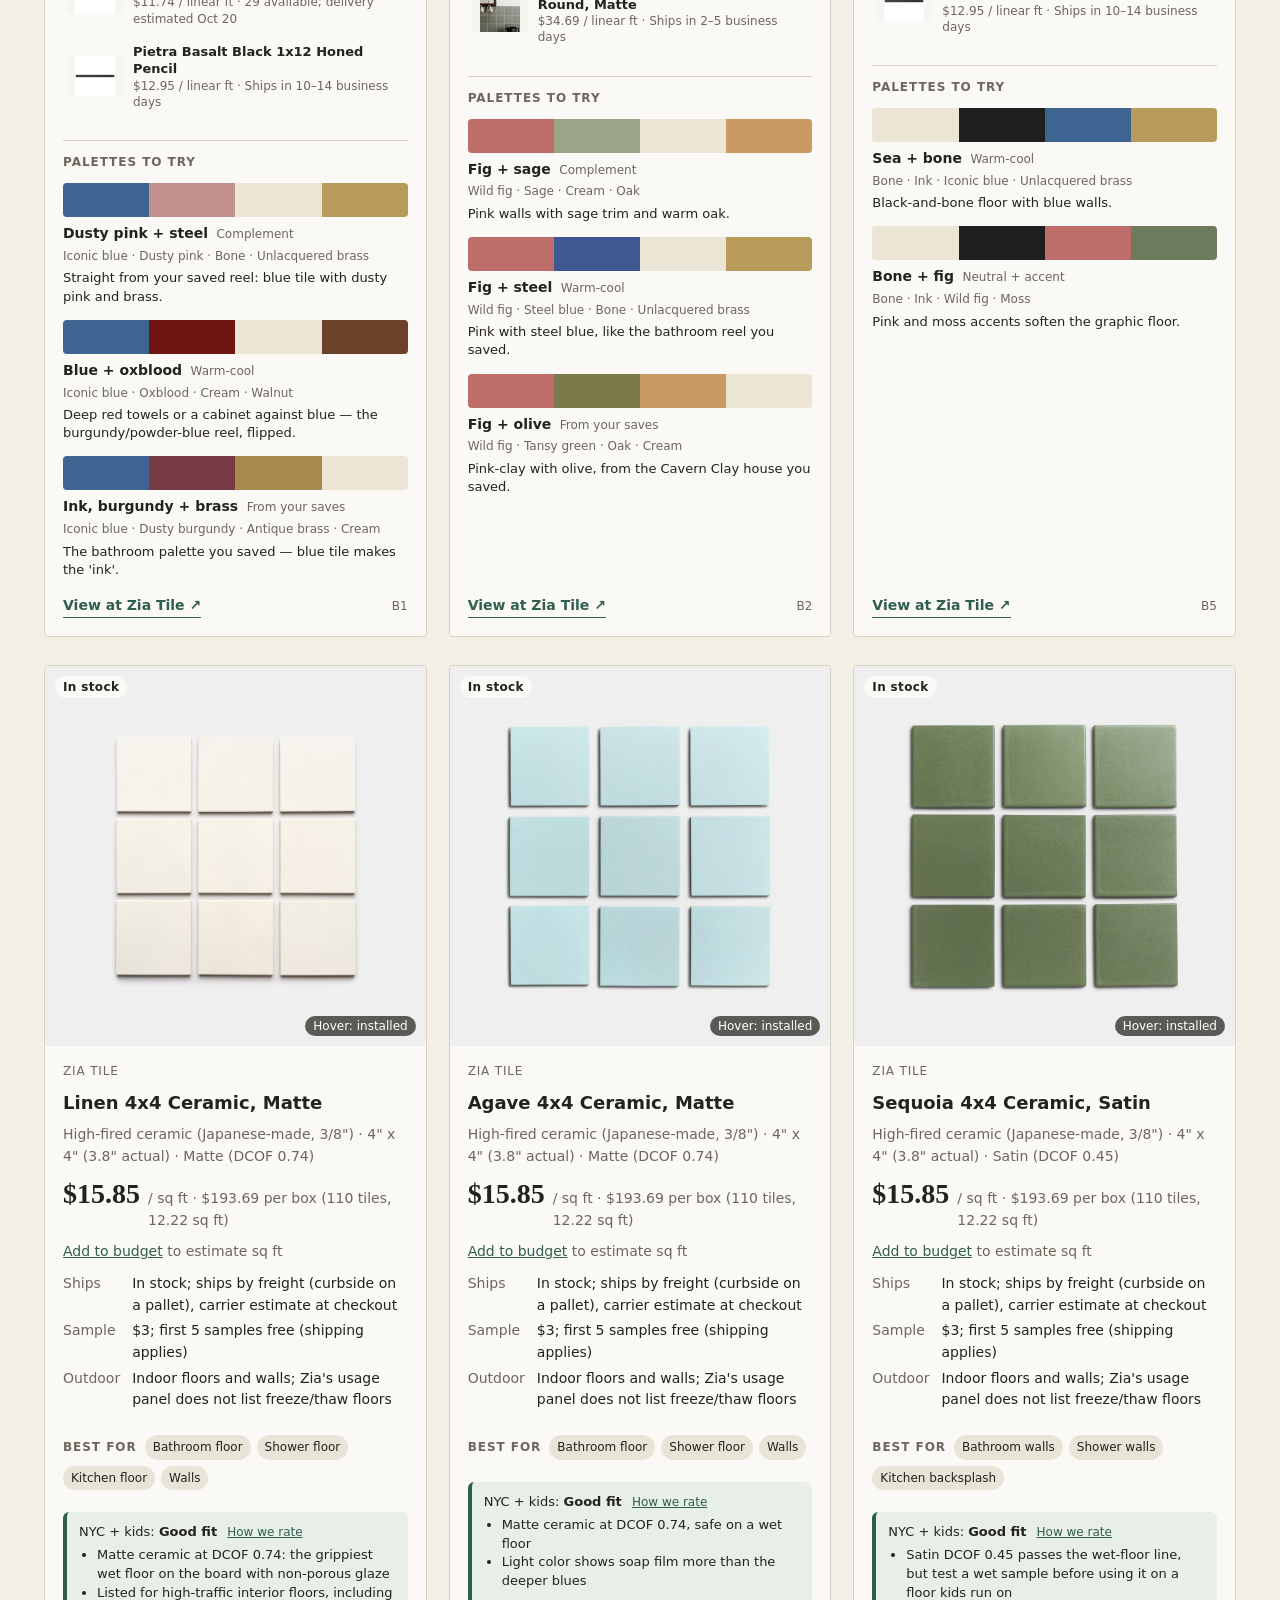
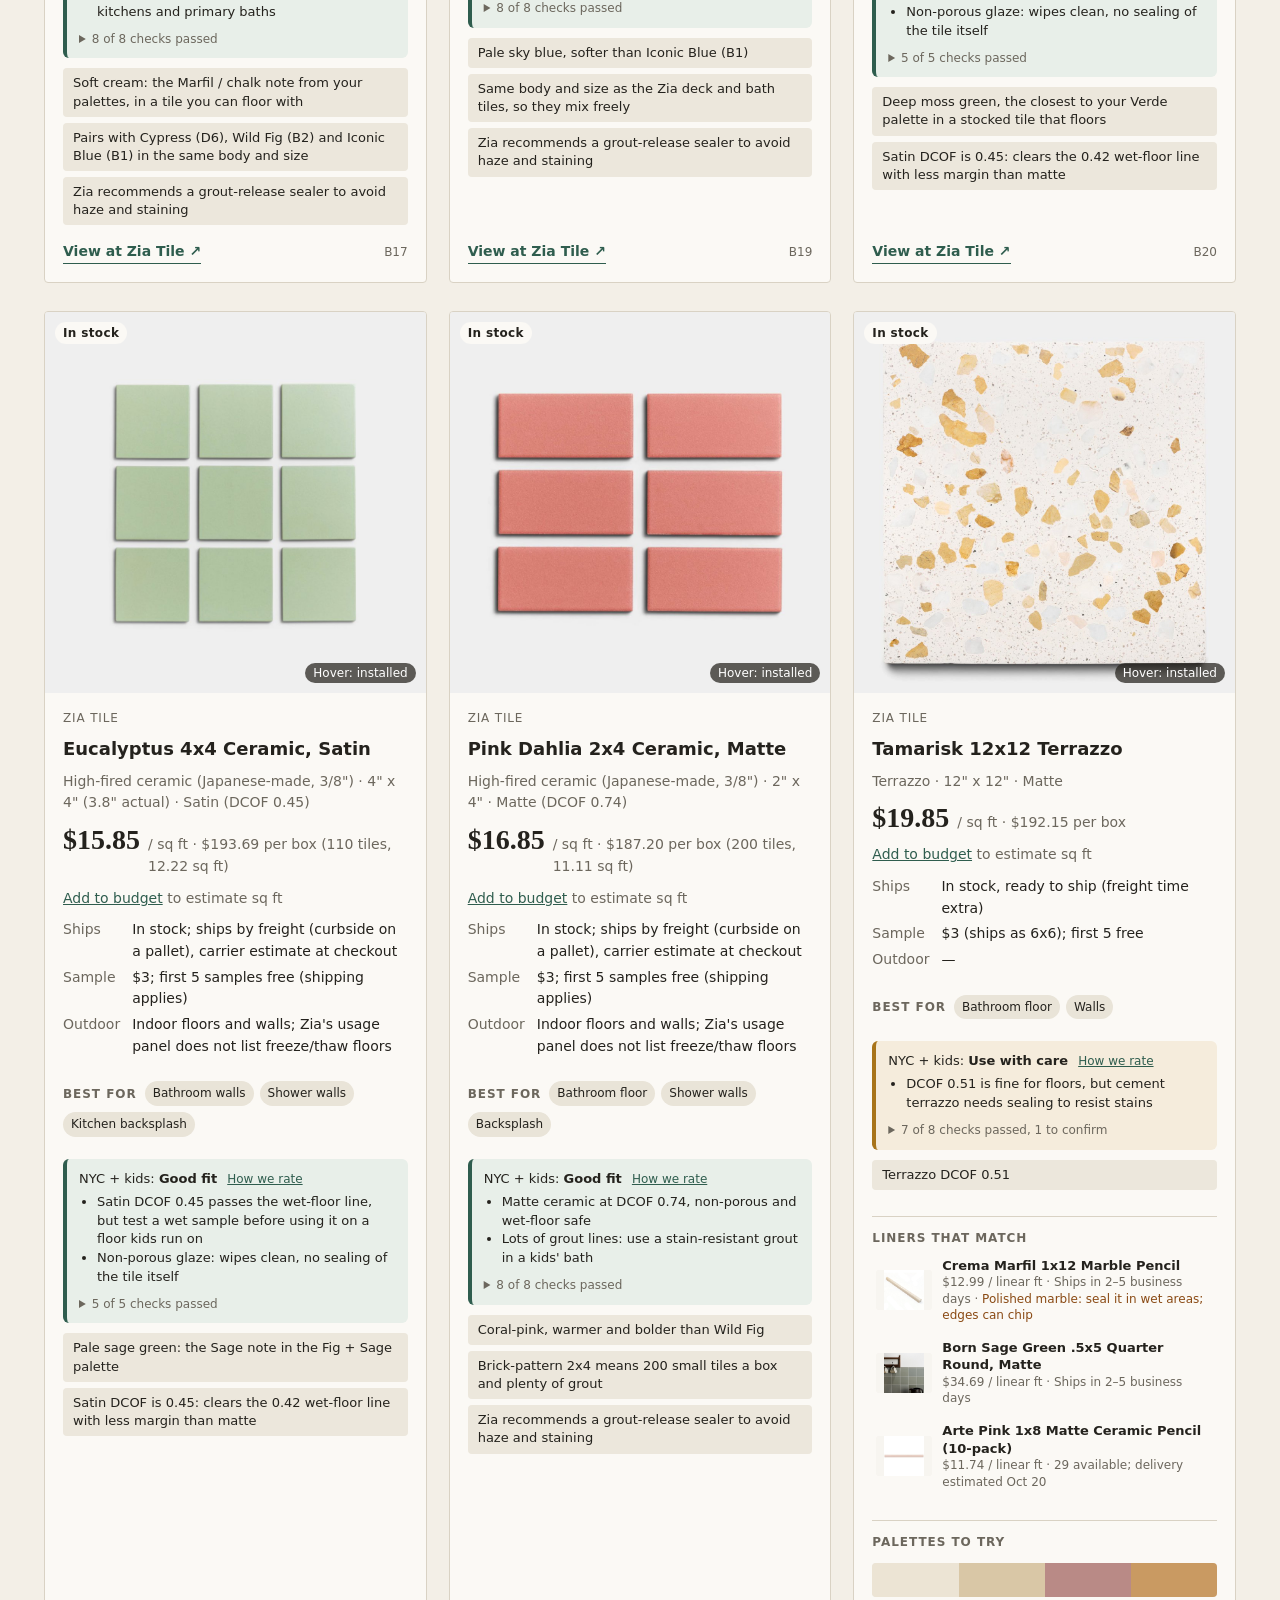
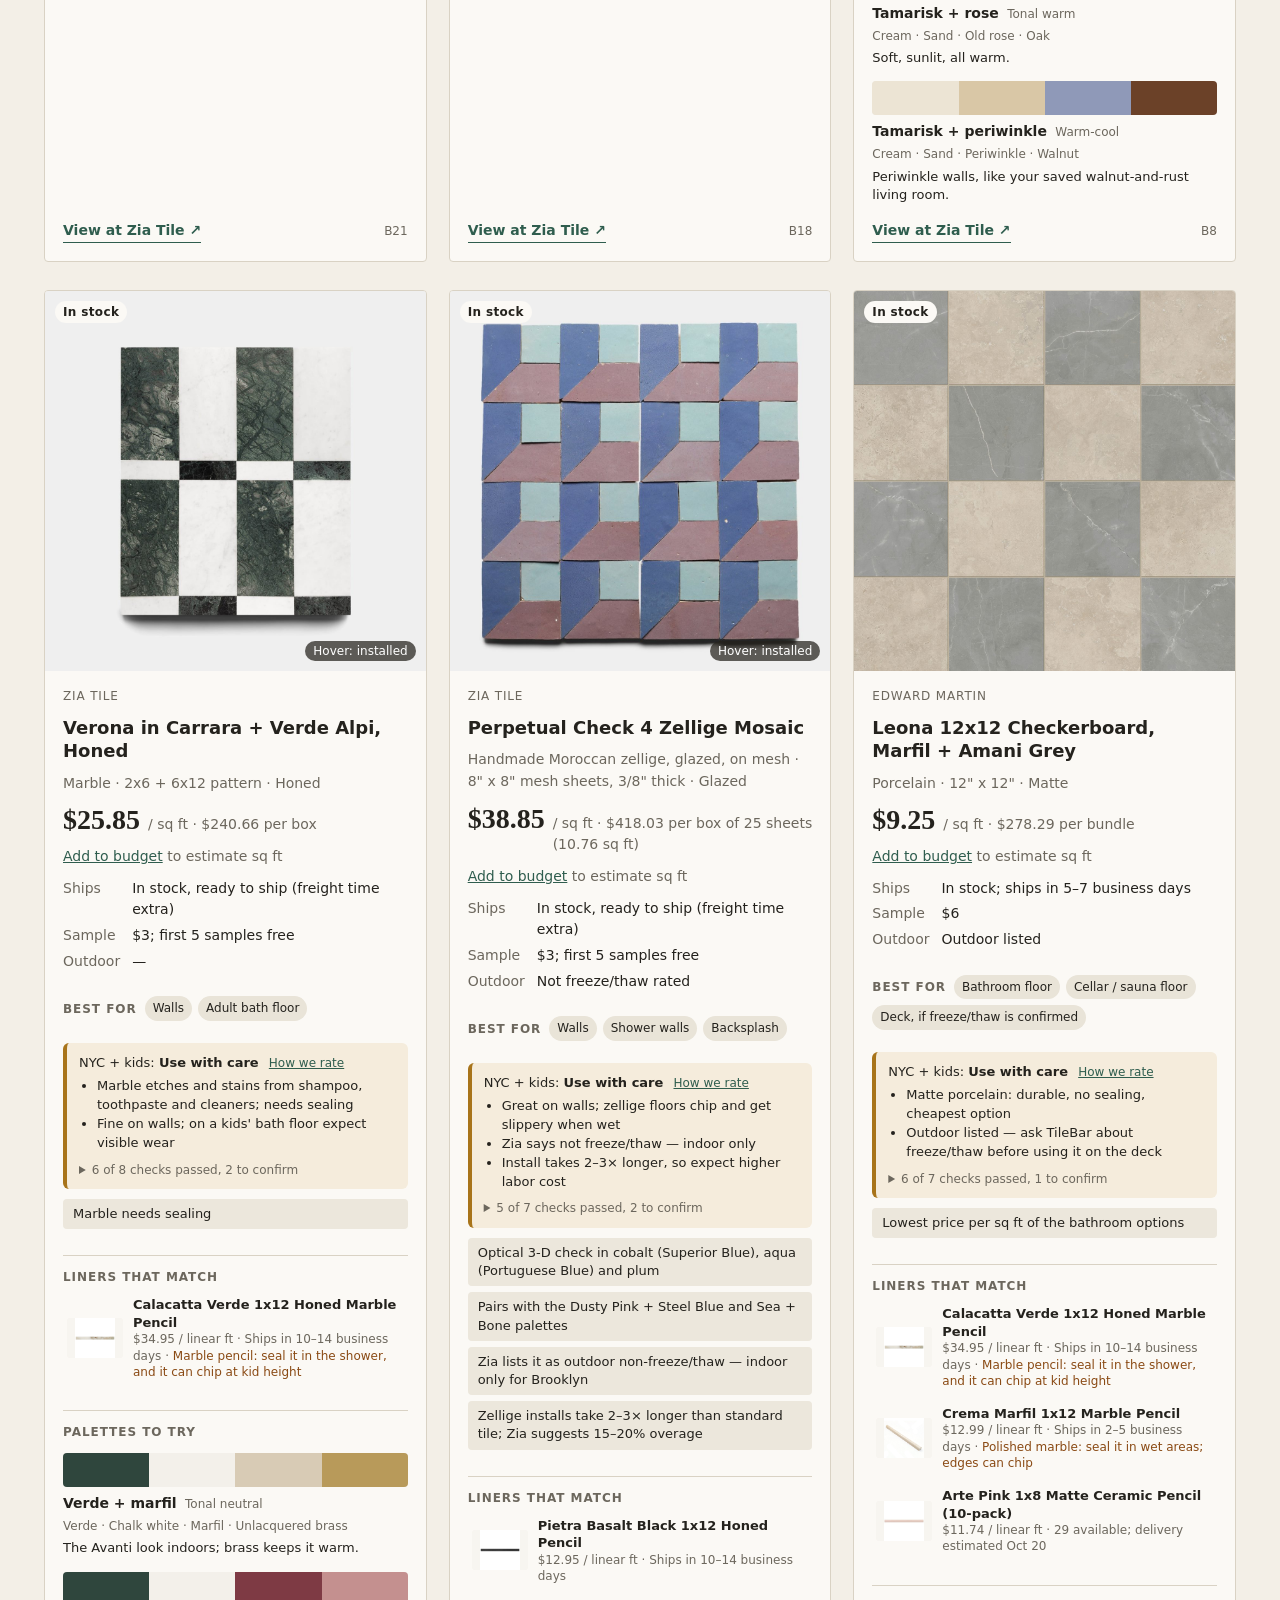
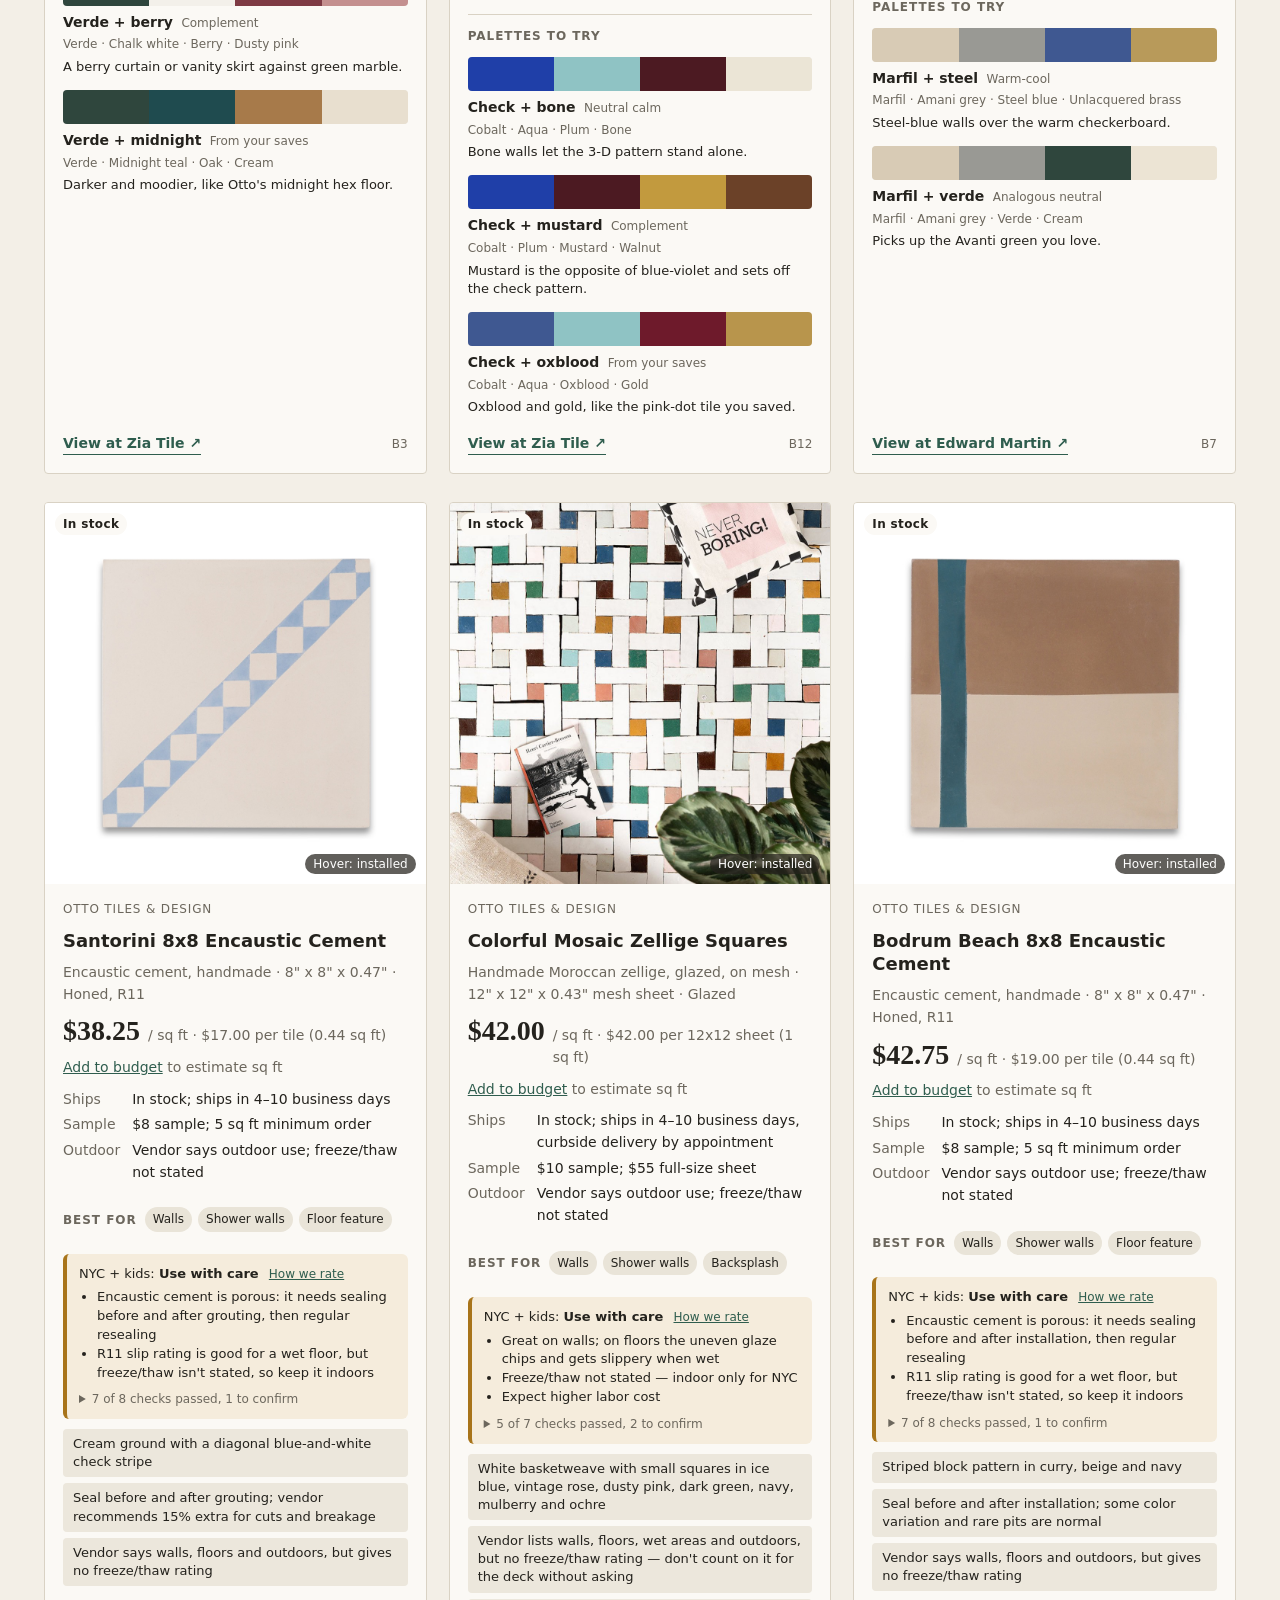
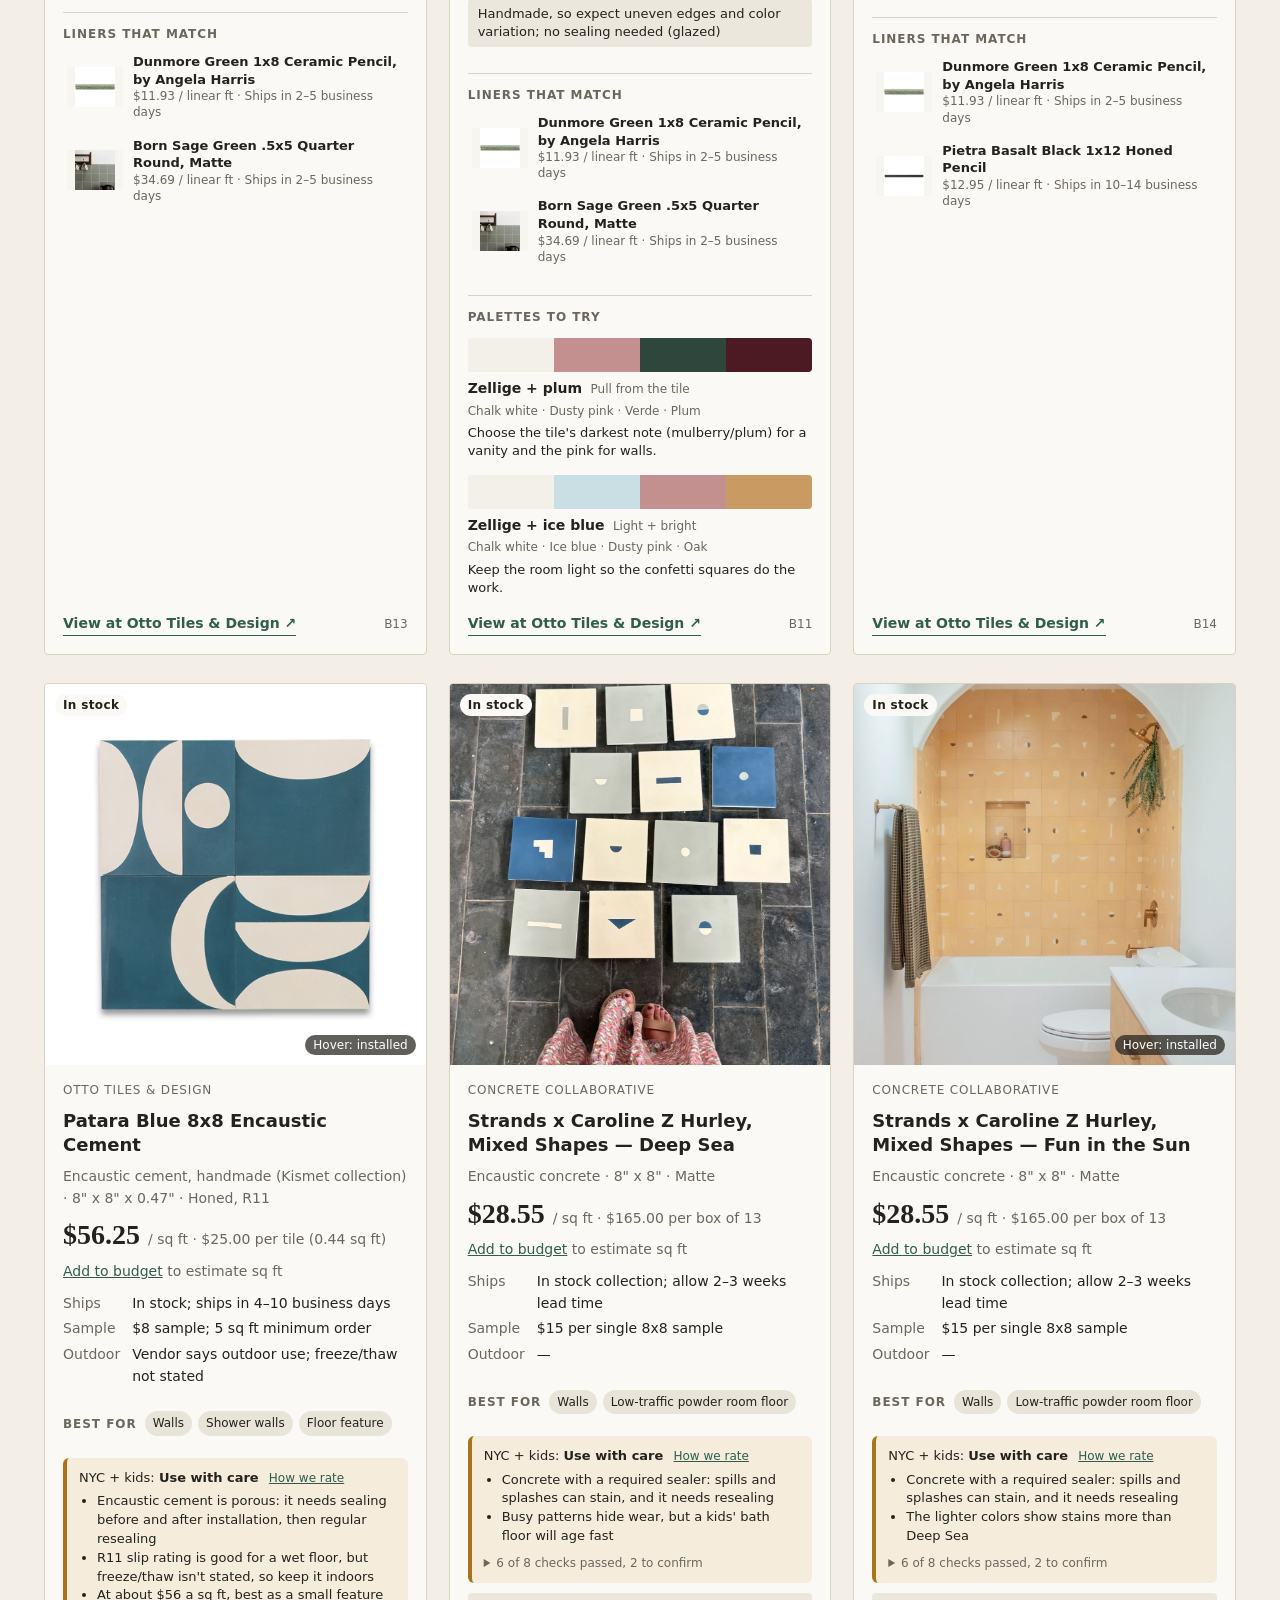
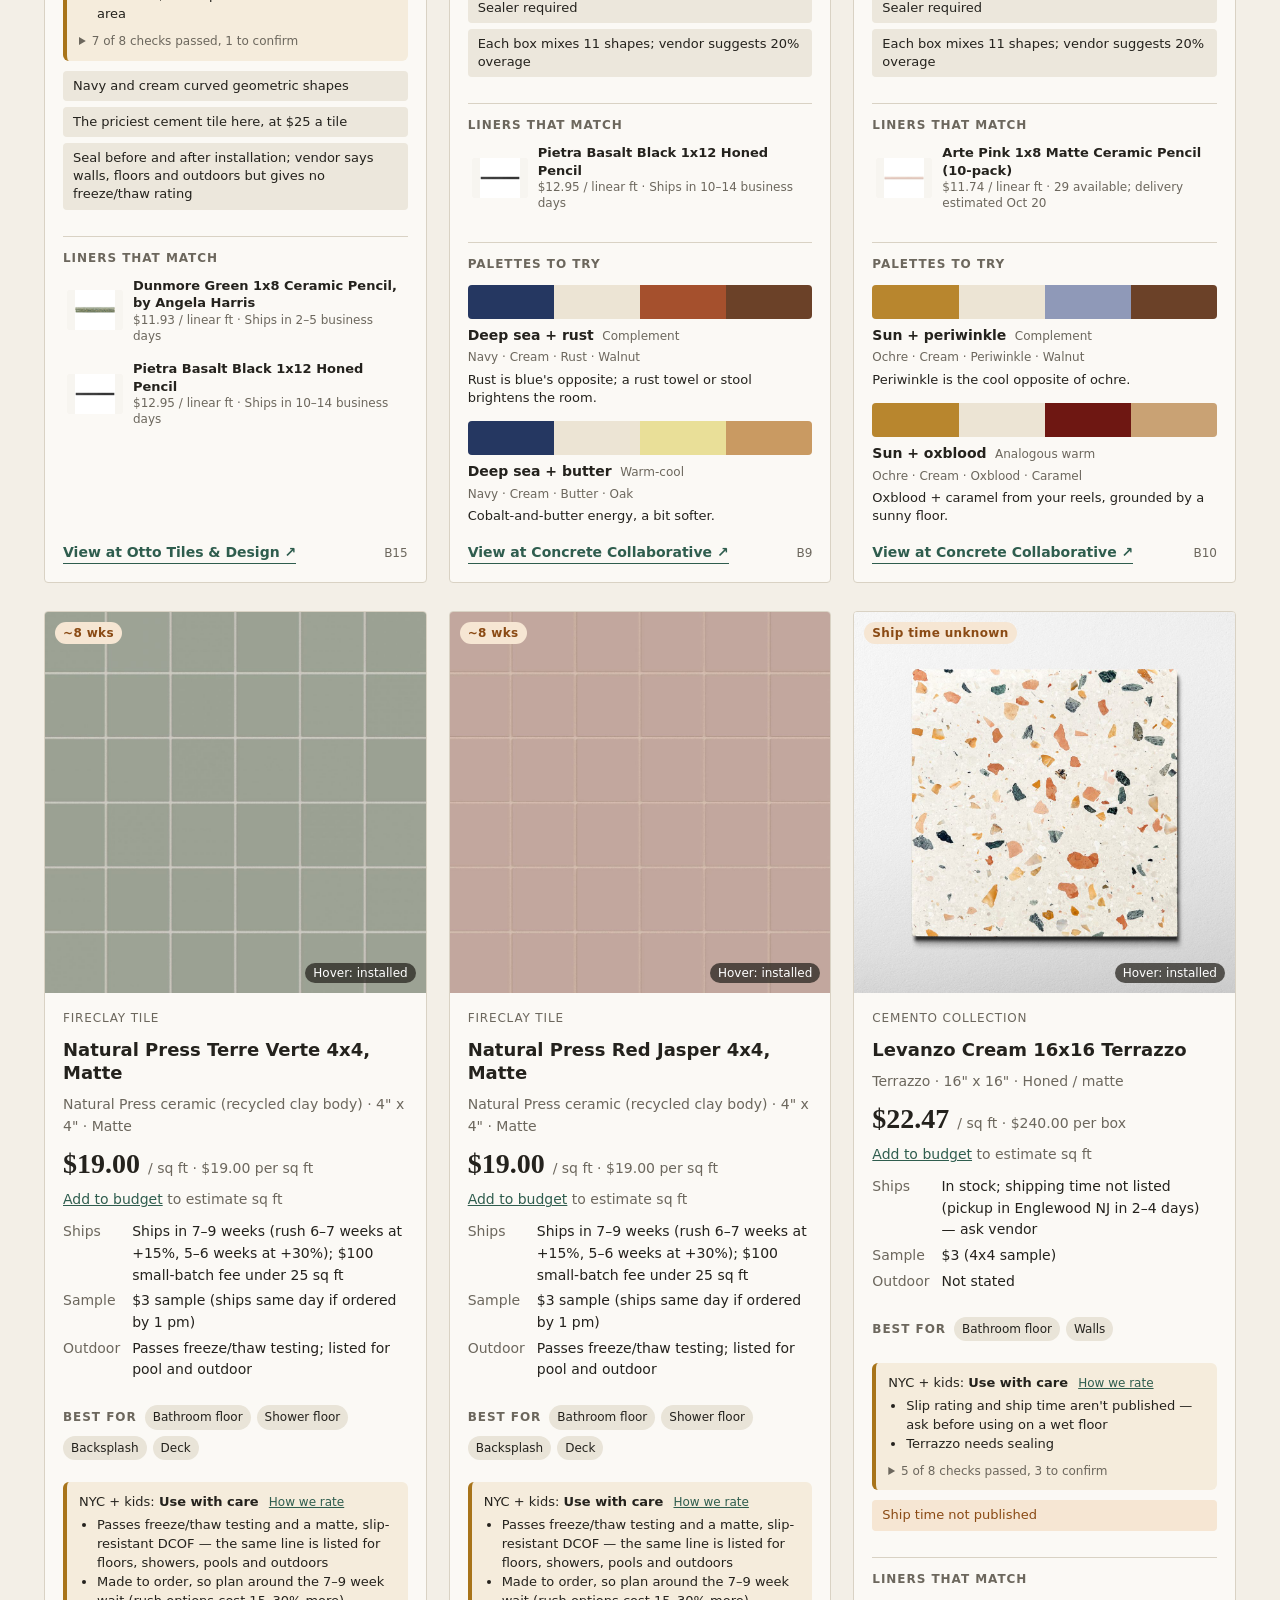
==== commit c5c60de9: "Rate fit from typed specs with a checker script - Every item in data.json now has a `specs` block (c" ====
--- a/index.html
+++ b/index.html
@@ -50,7 +50,7 @@
     <details>
       <summary>How we rate fit</summary>
       <div class="rubric__body">
-        <p>Every card is checked against the same rules, for a NYC renovation with kids. A rating counts only if it appears on the vendor's own product page; vendor tags and marketing copy have contradicted the page before.</p>
+        <p>Every card is checked against the same rules, for a NYC renovation with kids. A rating counts only if it appears on the vendor's own product page; vendor tags and marketing copy have contradicted the page before. Each rating is computed by a script from typed facts, and “checks passed” on every card shows which ones it used.</p>
         <div class="rubric__grid">
           <div><h3>By use</h3>
             <ul>
@@ -63,10 +63,10 @@
             <ul>
               <li><strong>Good fit:</strong> passes every gate for its use. In stock or ships in under 4 weeks; no minimum, or under 25 sq ft; a sample is sold.</li>
               <li><strong>Use with care:</strong> misses one gate, or has a missing or conflicting rating a vendor email could settle. Ships in 4–12 weeks, carries a small-batch fee, or needs regular resealing.</li>
-              <li><strong>Poor fit (hidden by default):</strong> fails a hard gate: over 12 weeks, a 100 sq ft or larger minimum, or etches and stains on a floor.</li>
+              <li><strong>Poor fit (hidden by default):</strong> fails a hard gate: freeze/thaw fails on a deck, DCOF under 0.42 on a floor, over 12 weeks to ship, or a 100 sq ft or larger minimum.</li>
             </ul></div>
         </div>
-        <p class="rubric__note">The shipping and minimum-order limits are working assumptions and can change. The full rules are in REQUIREMENTS.md in the project.</p>
+        <p class="rubric__note">The shipping and minimum-order limits are working assumptions and can change. The full rules are in REQUIREMENTS.md and the numbers in fit-rules.json.</p>
       </div>
     </details>
   </section>
--- a/styles.css
+++ b/styles.css
@@ -208,3 +208,10 @@
 .rubric__note{margin:12px 0 0;font-size:13px}
 .fit__how{font-weight:400;font-size:12px;margin-left:6px}
 @media (max-width:800px){.rubric__grid{grid-template-columns:1fr}}
+
+.fit__why{margin-top:8px;font-size:12px}
+.fit__why summary{cursor:pointer;color:var(--muted)}
+.fit__why ul{list-style:none;margin:6px 0 0;padding:0}
+.chk{display:flex;gap:6px;margin-bottom:3px}
+.chk b{width:14px;flex:none;text-align:center}
+.chk--good b{color:#2f5d4e}.chk--caution b{color:#8a4a14}.chk--poor b{color:#a3392b}
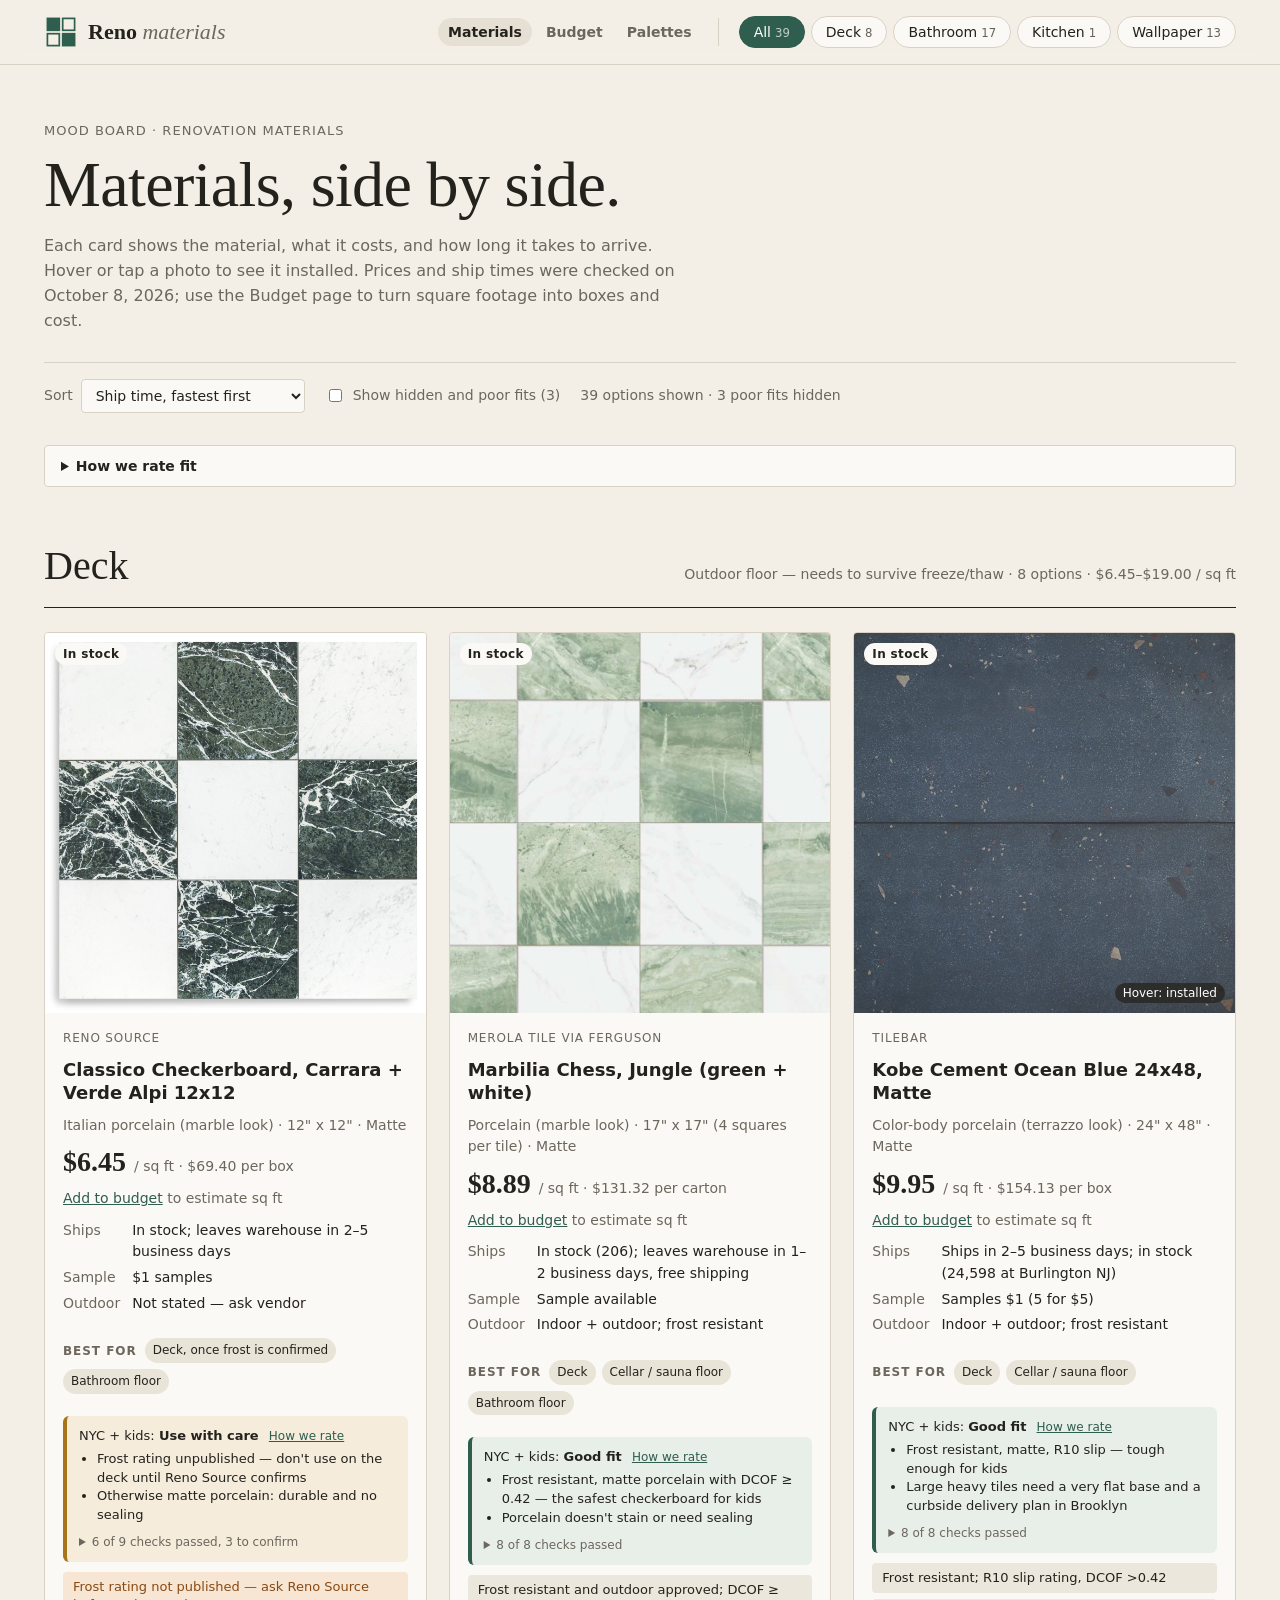
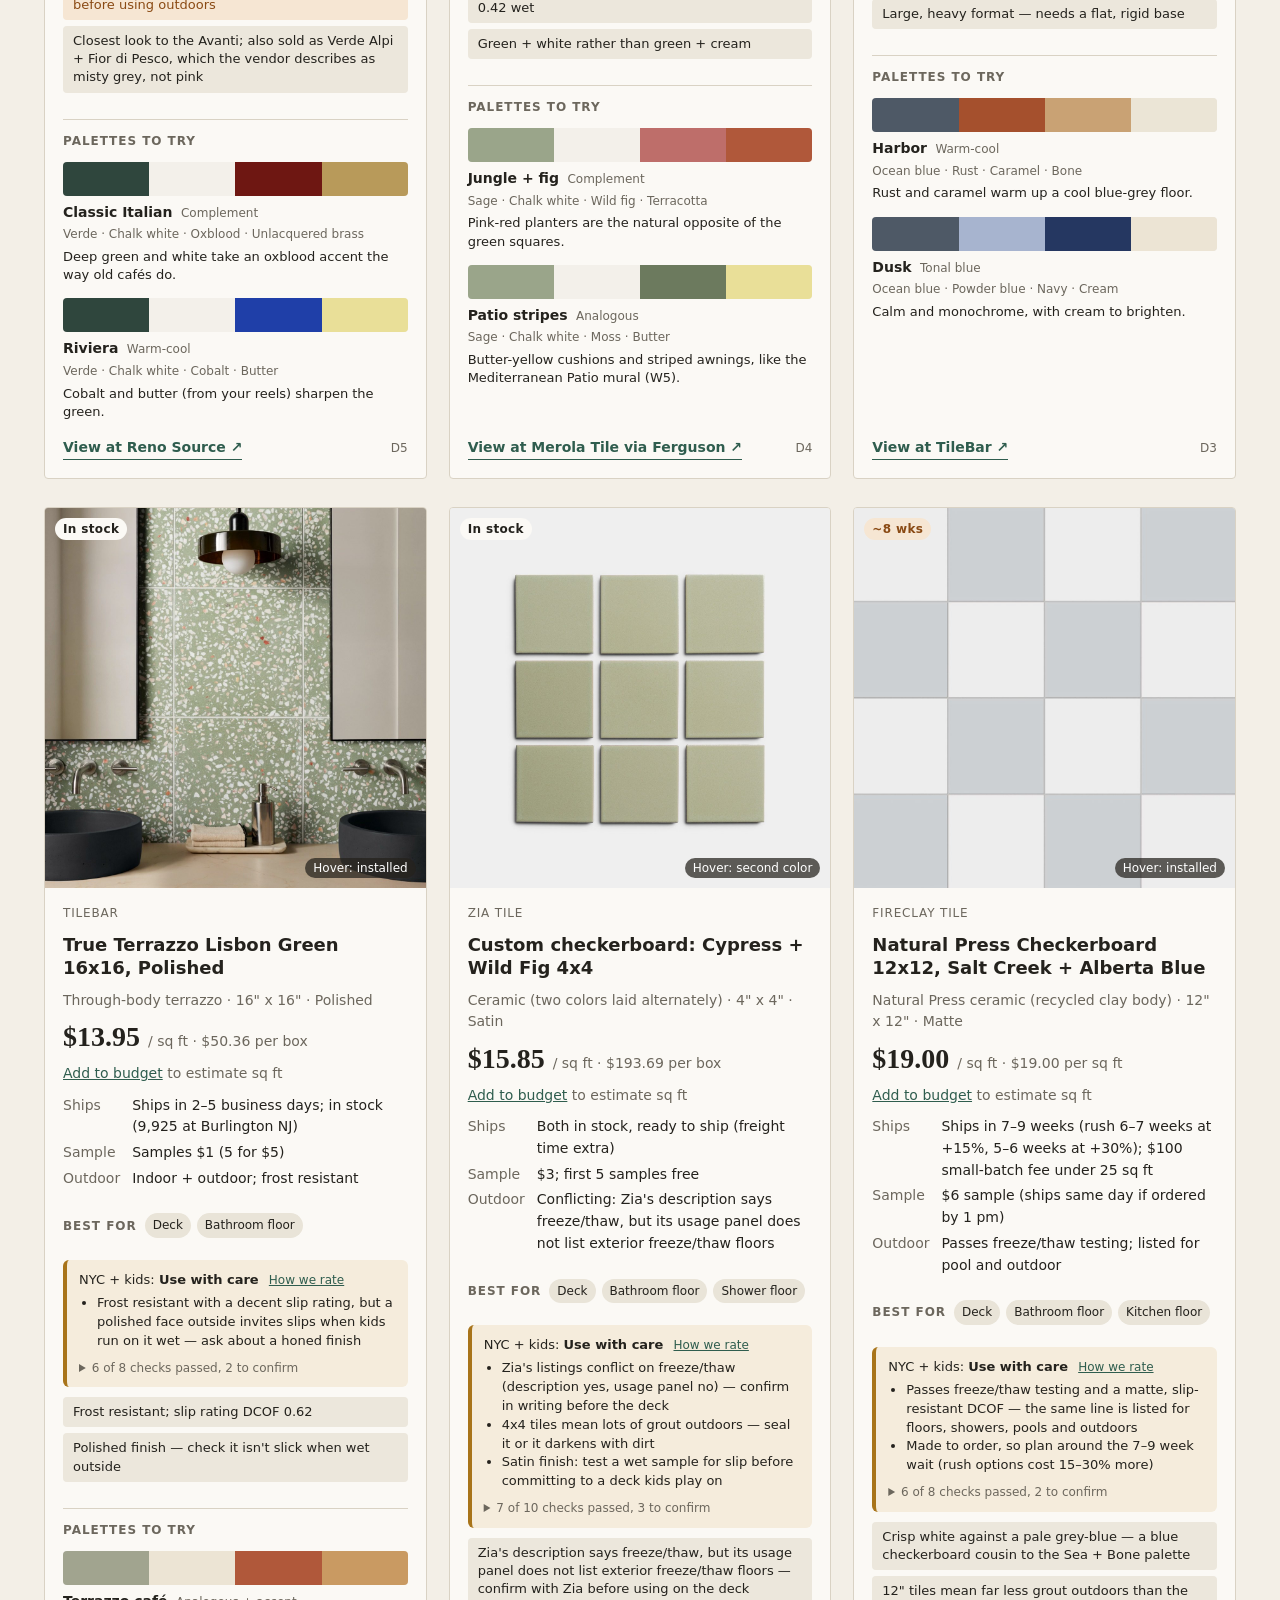
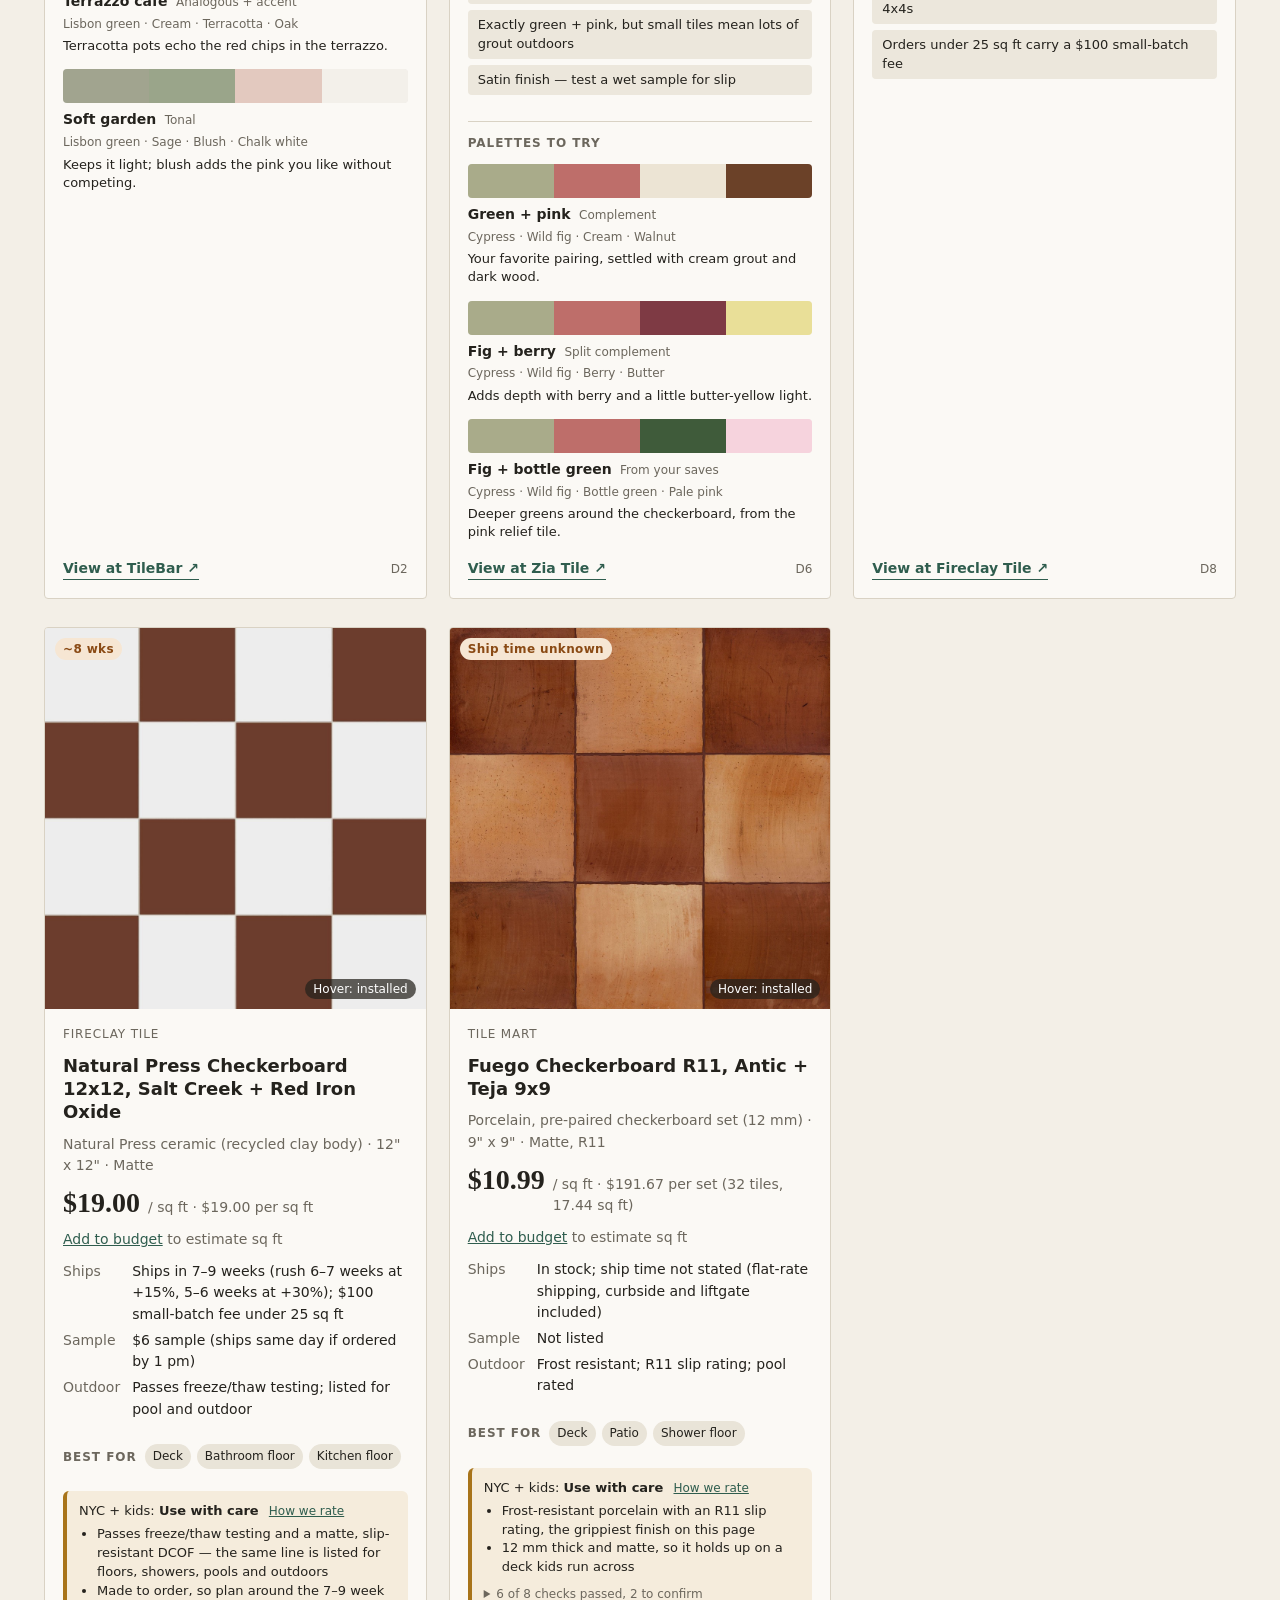
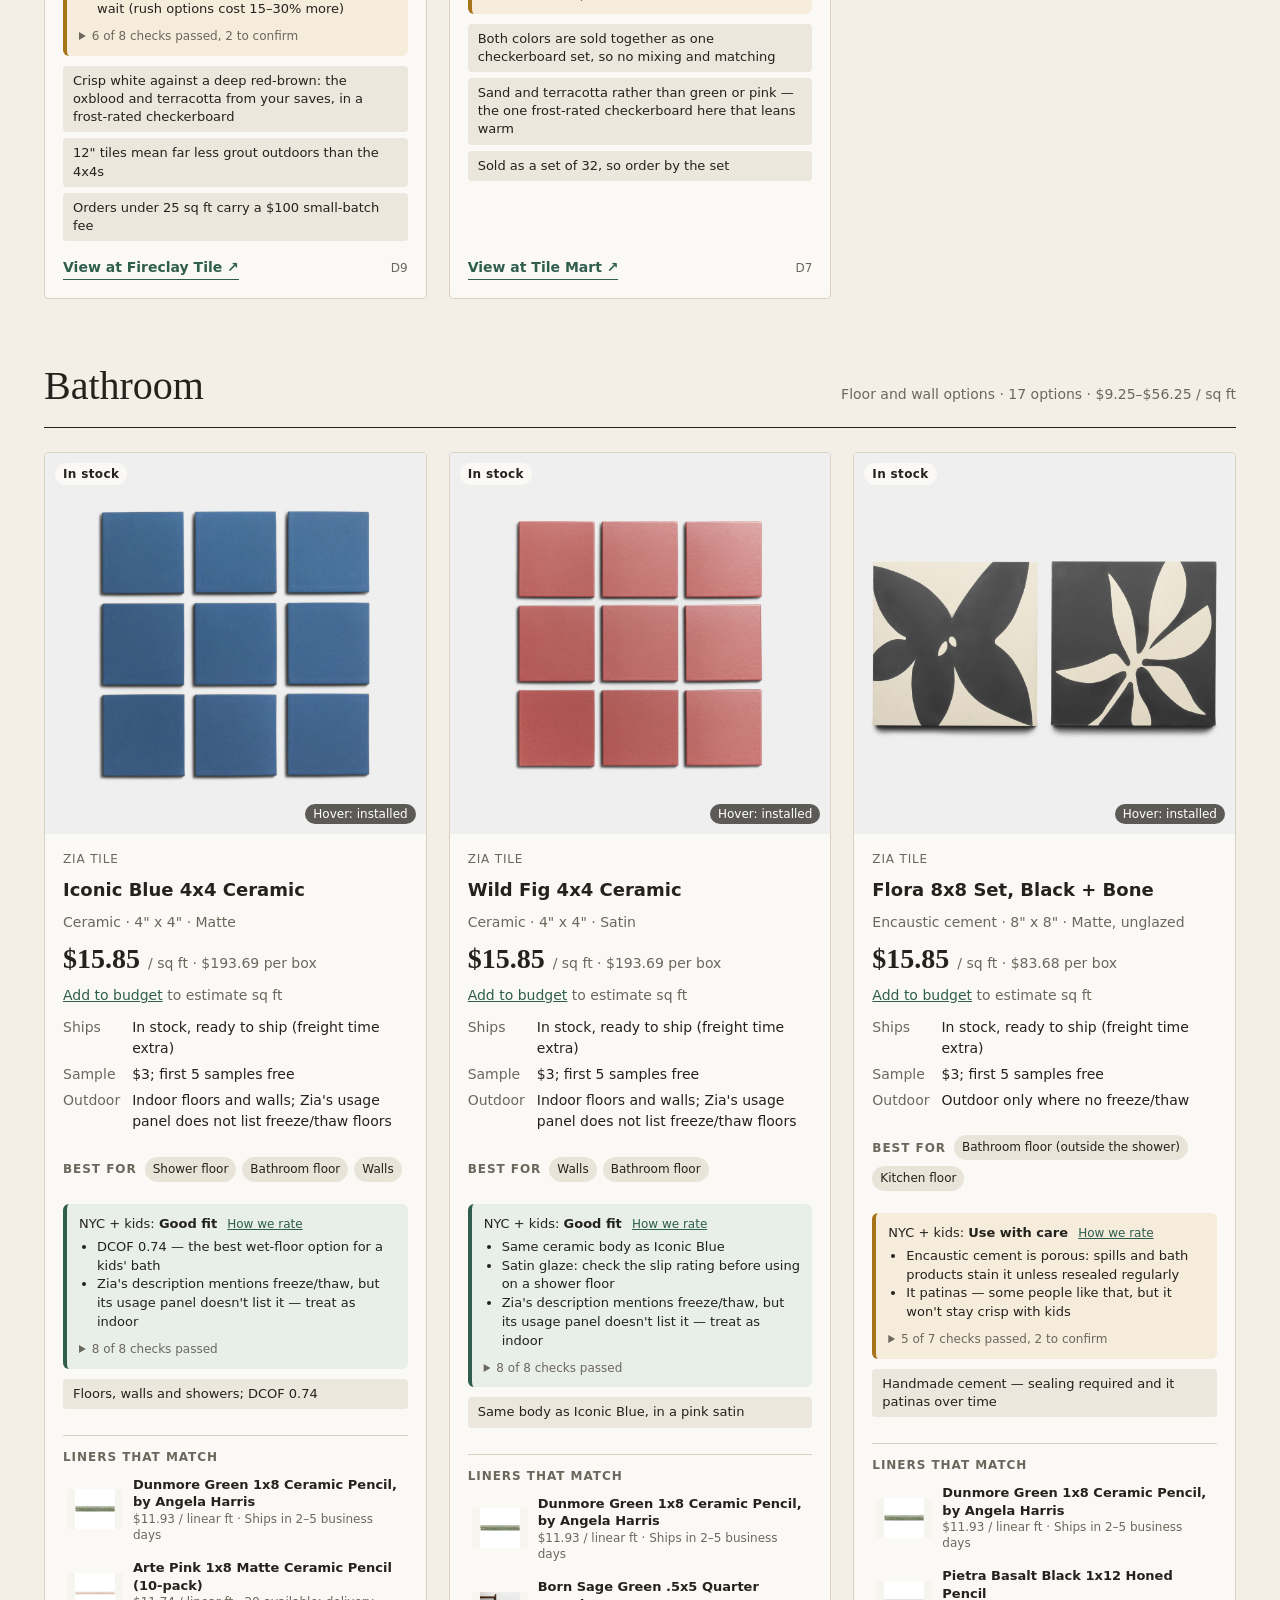
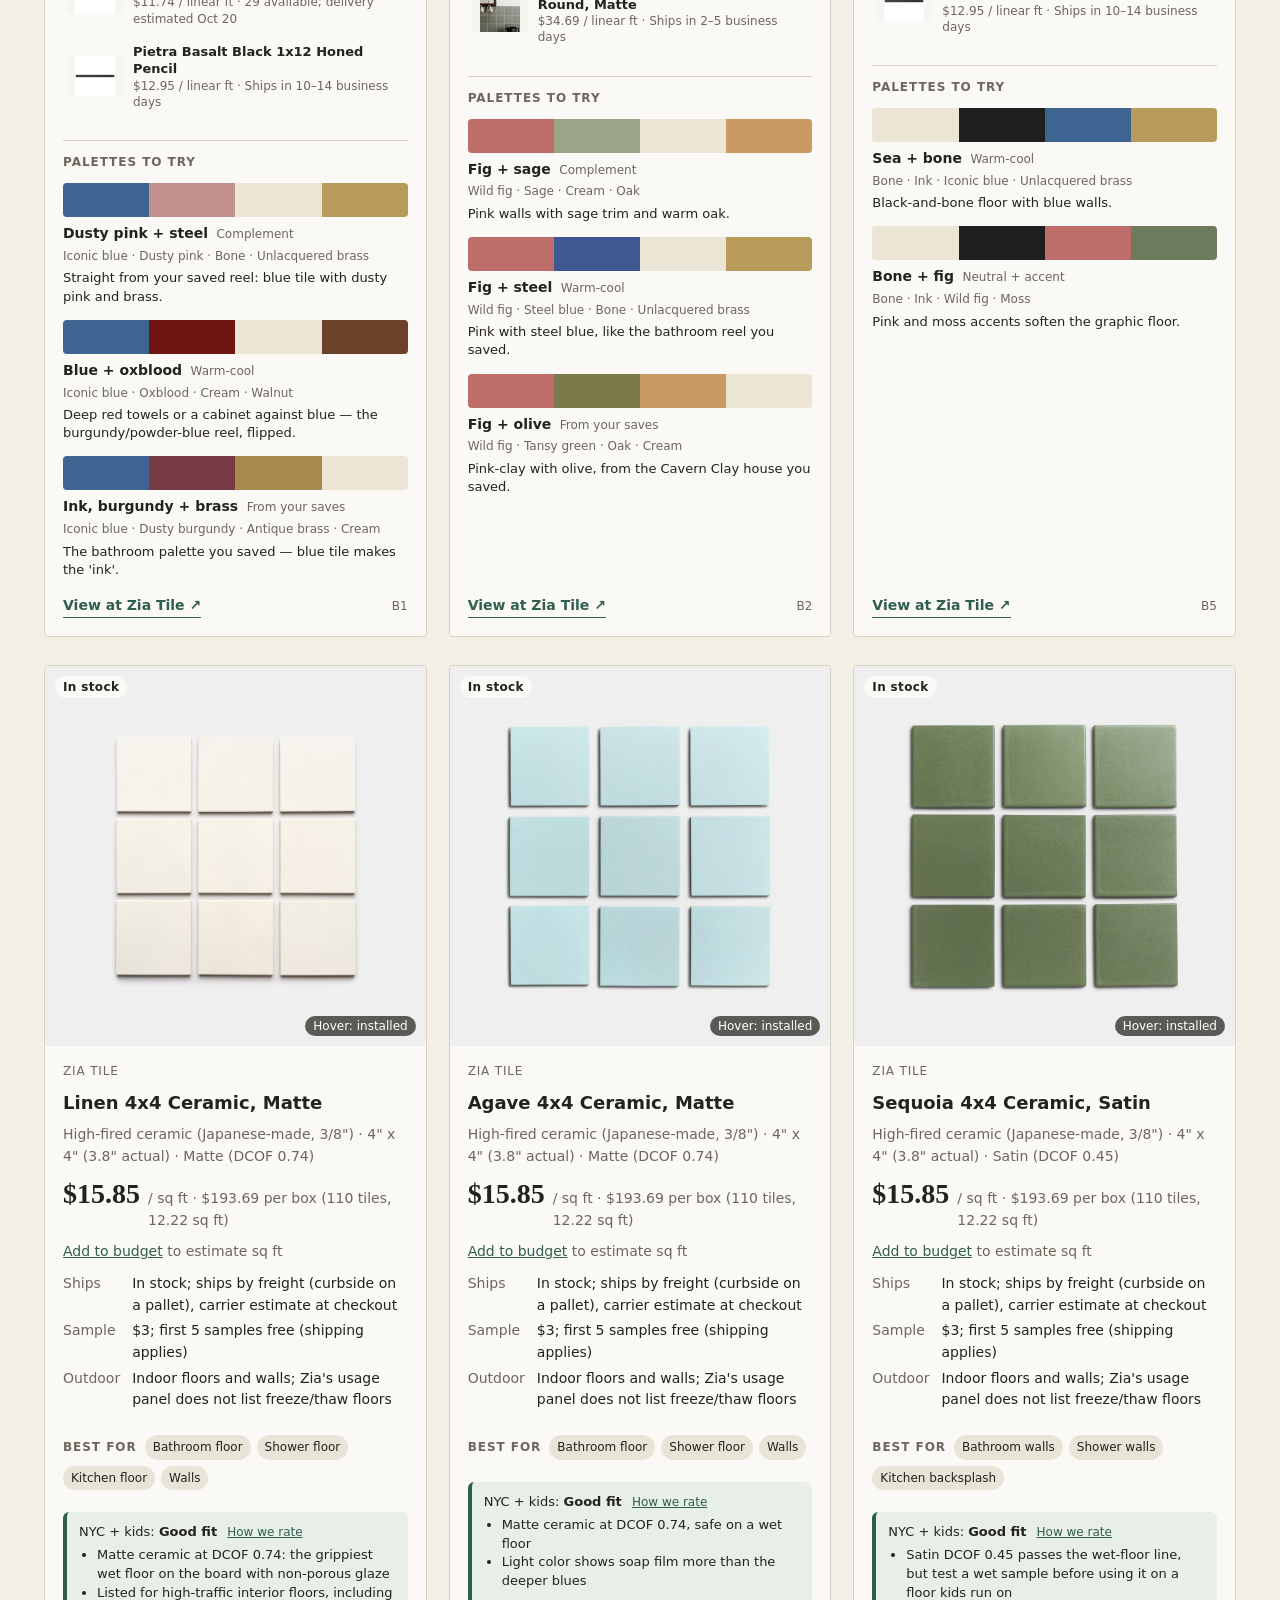
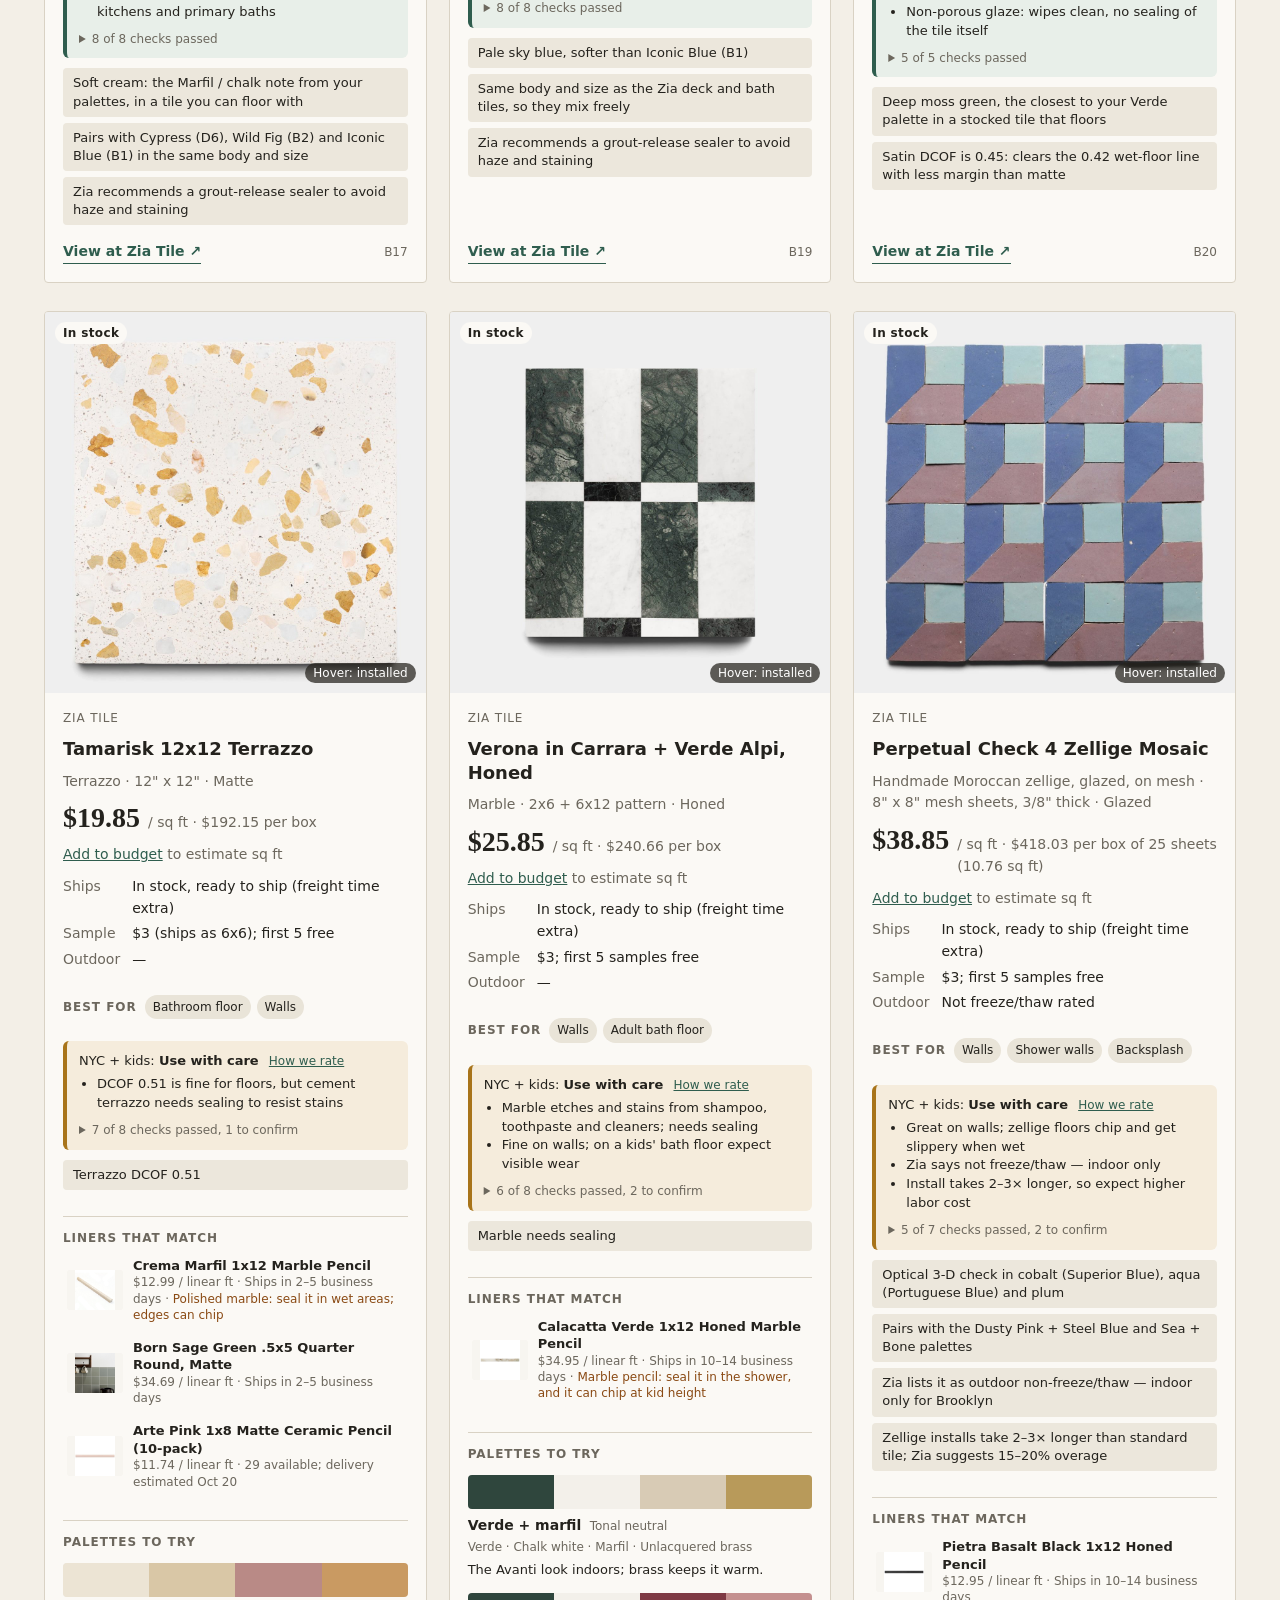
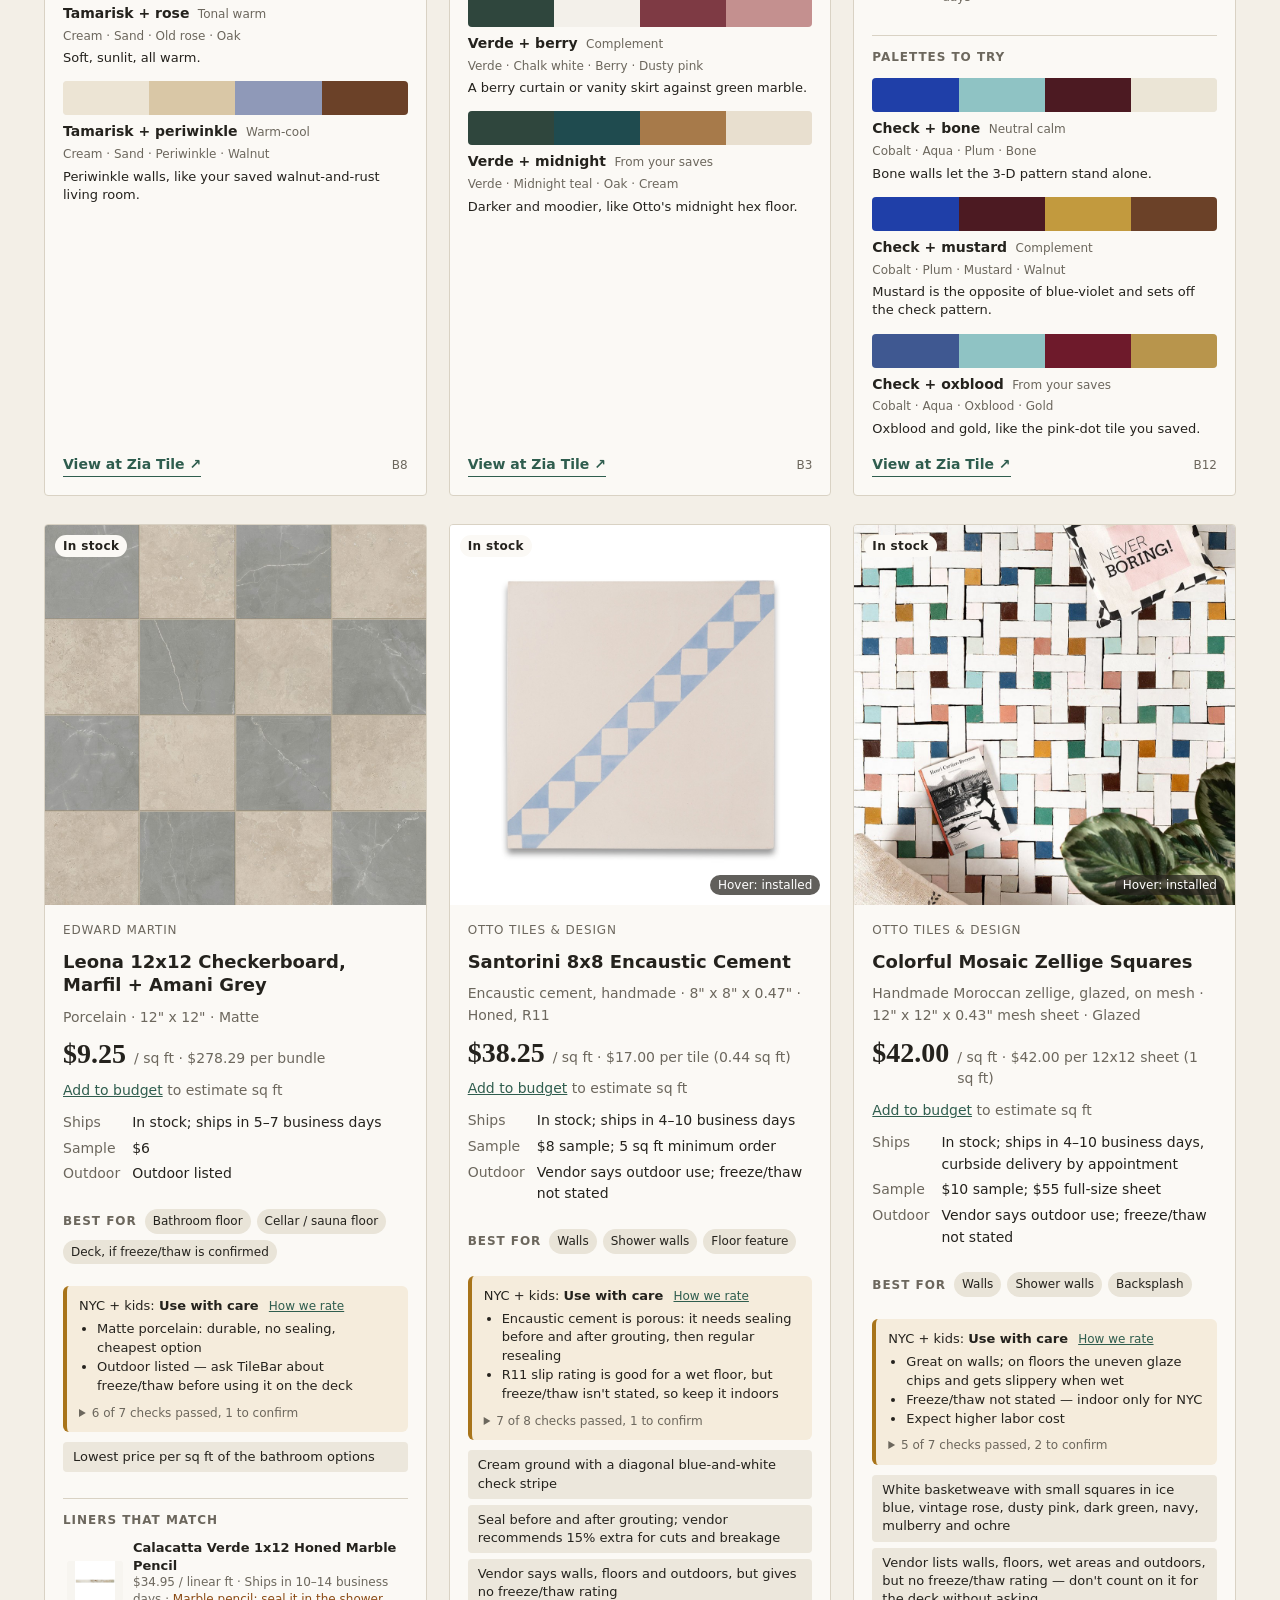
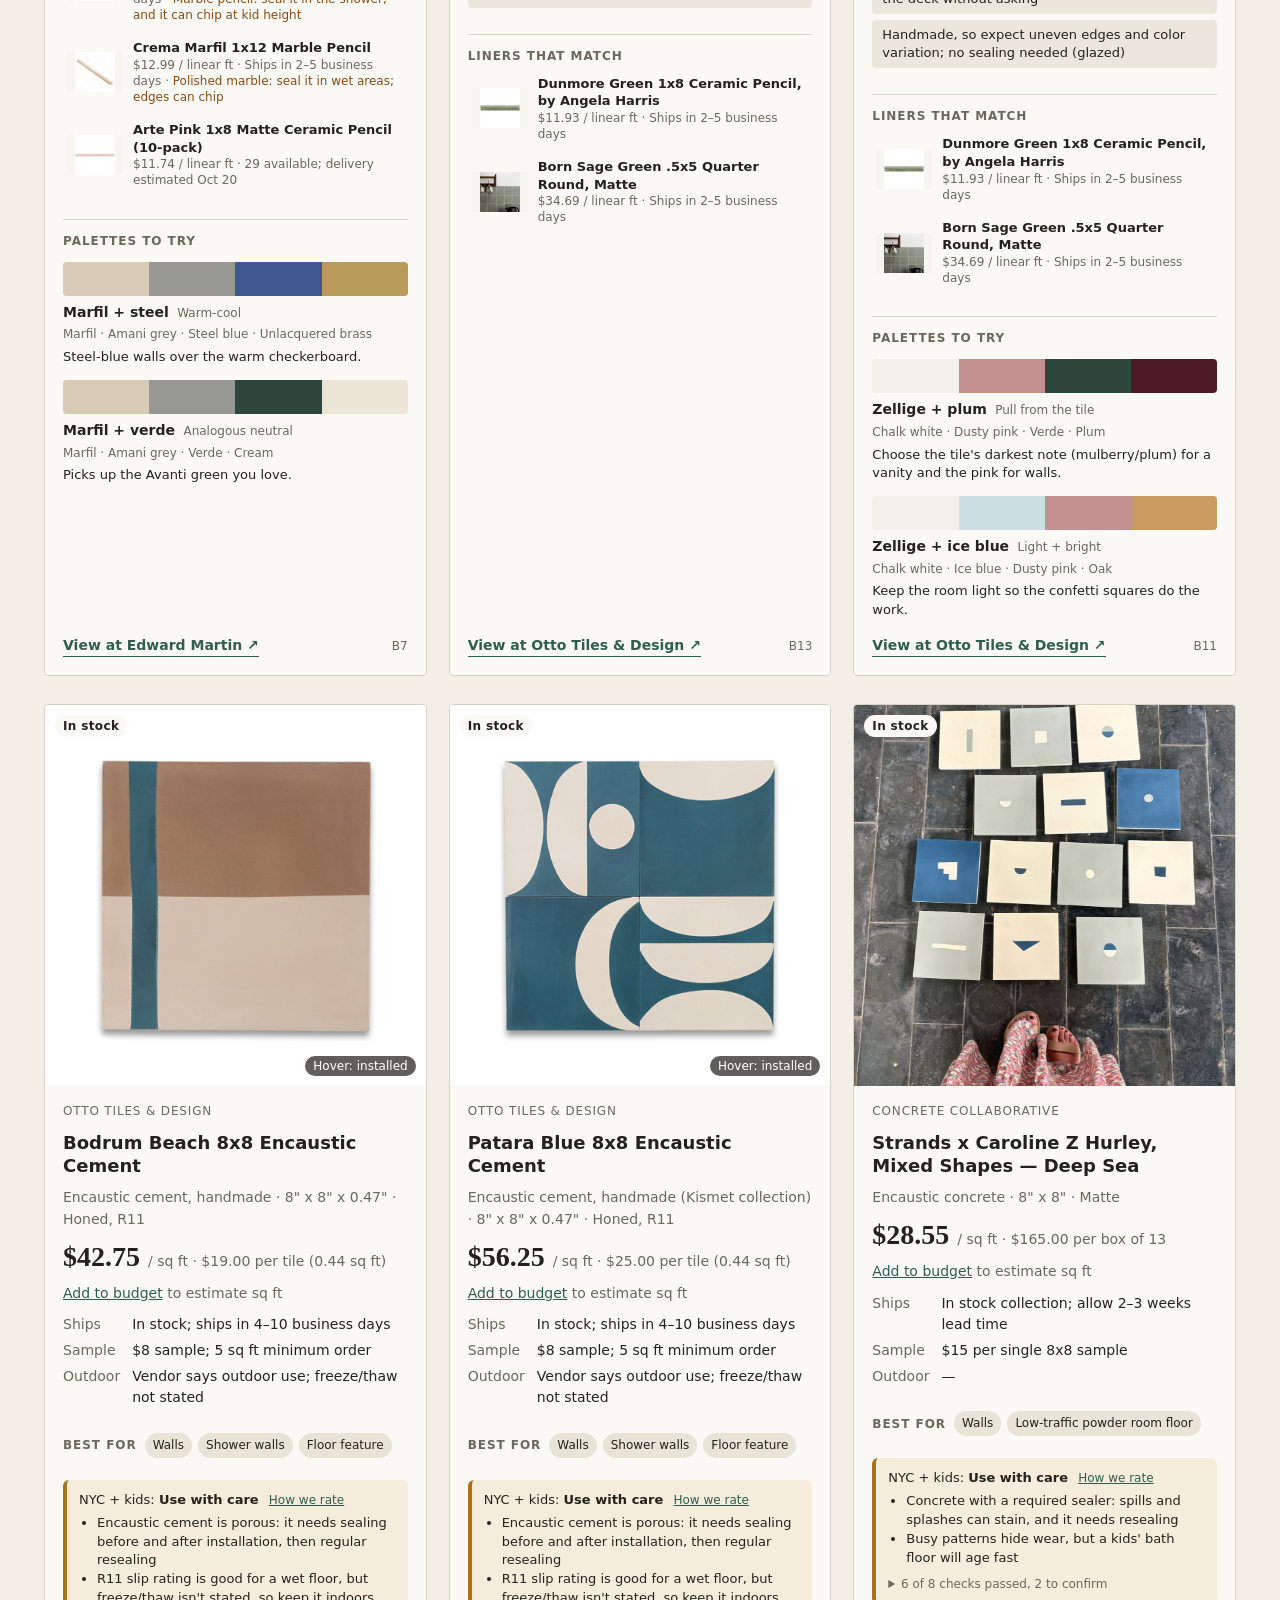
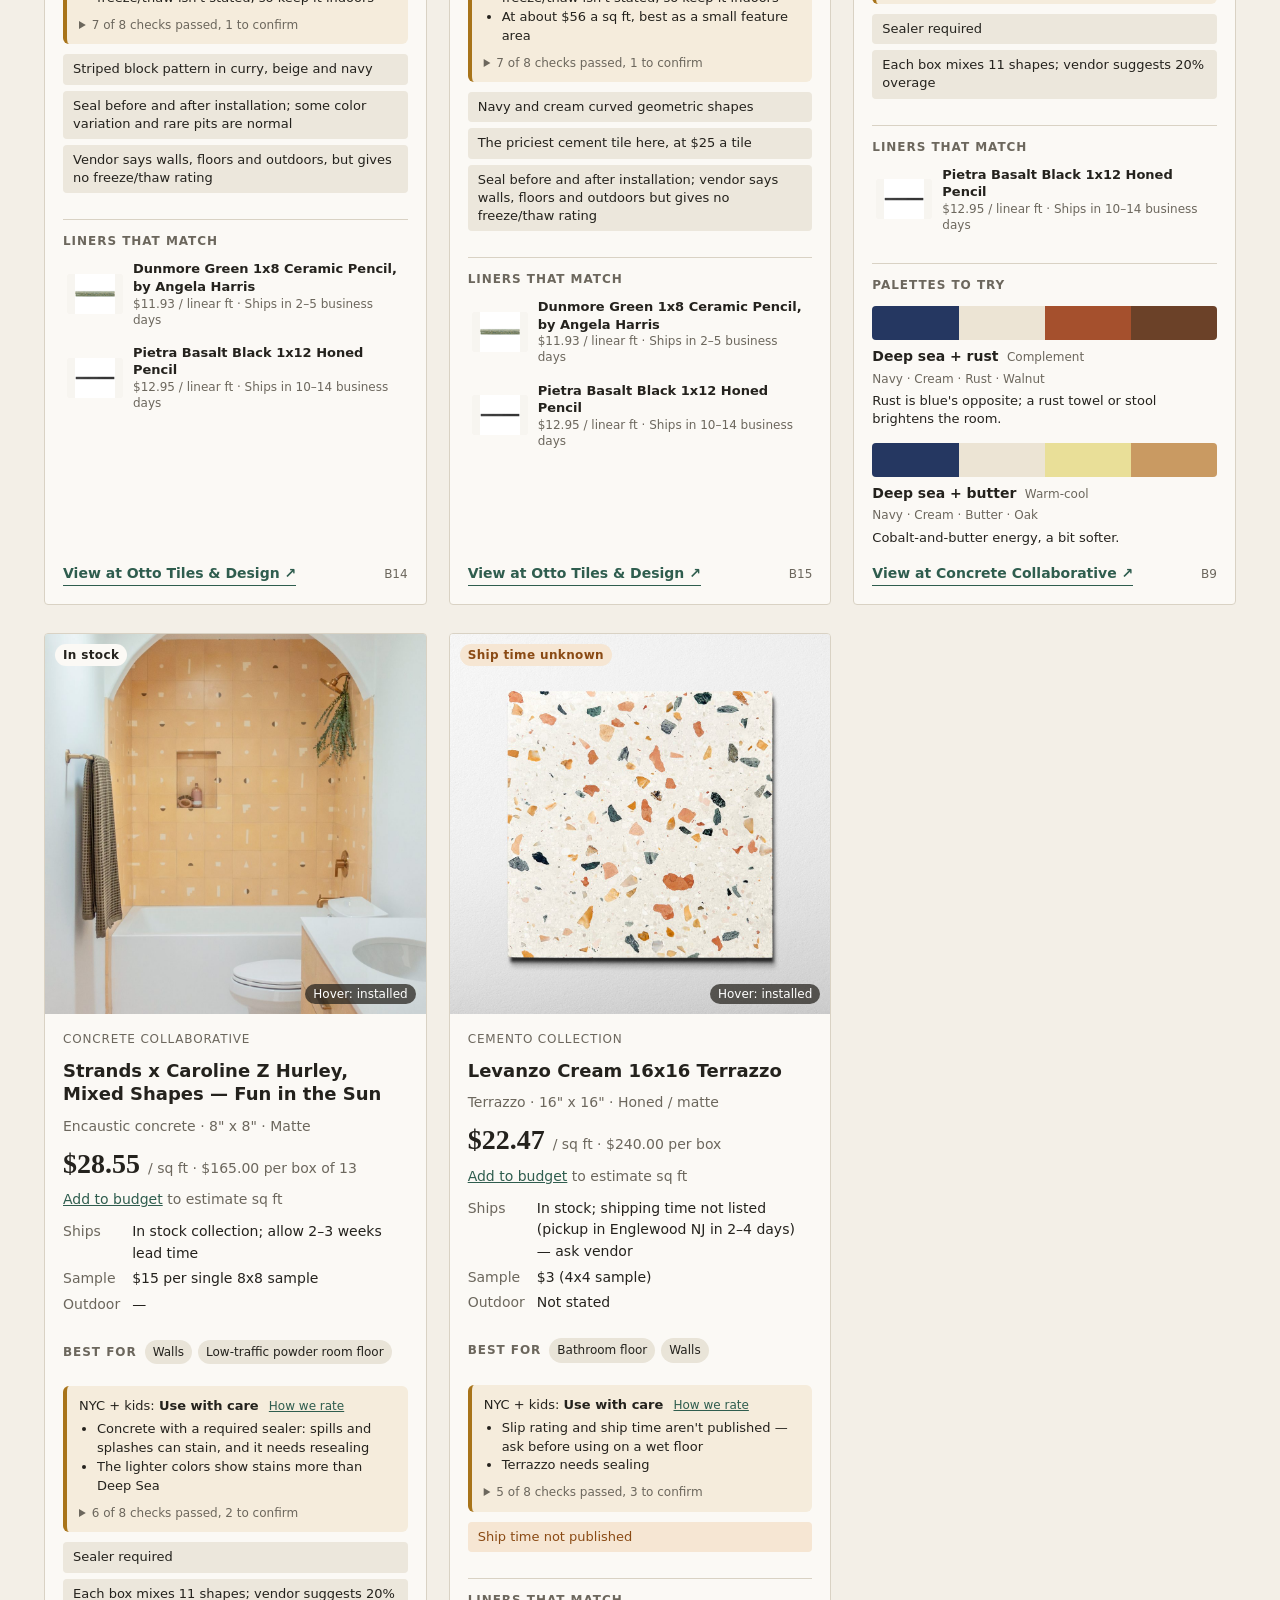
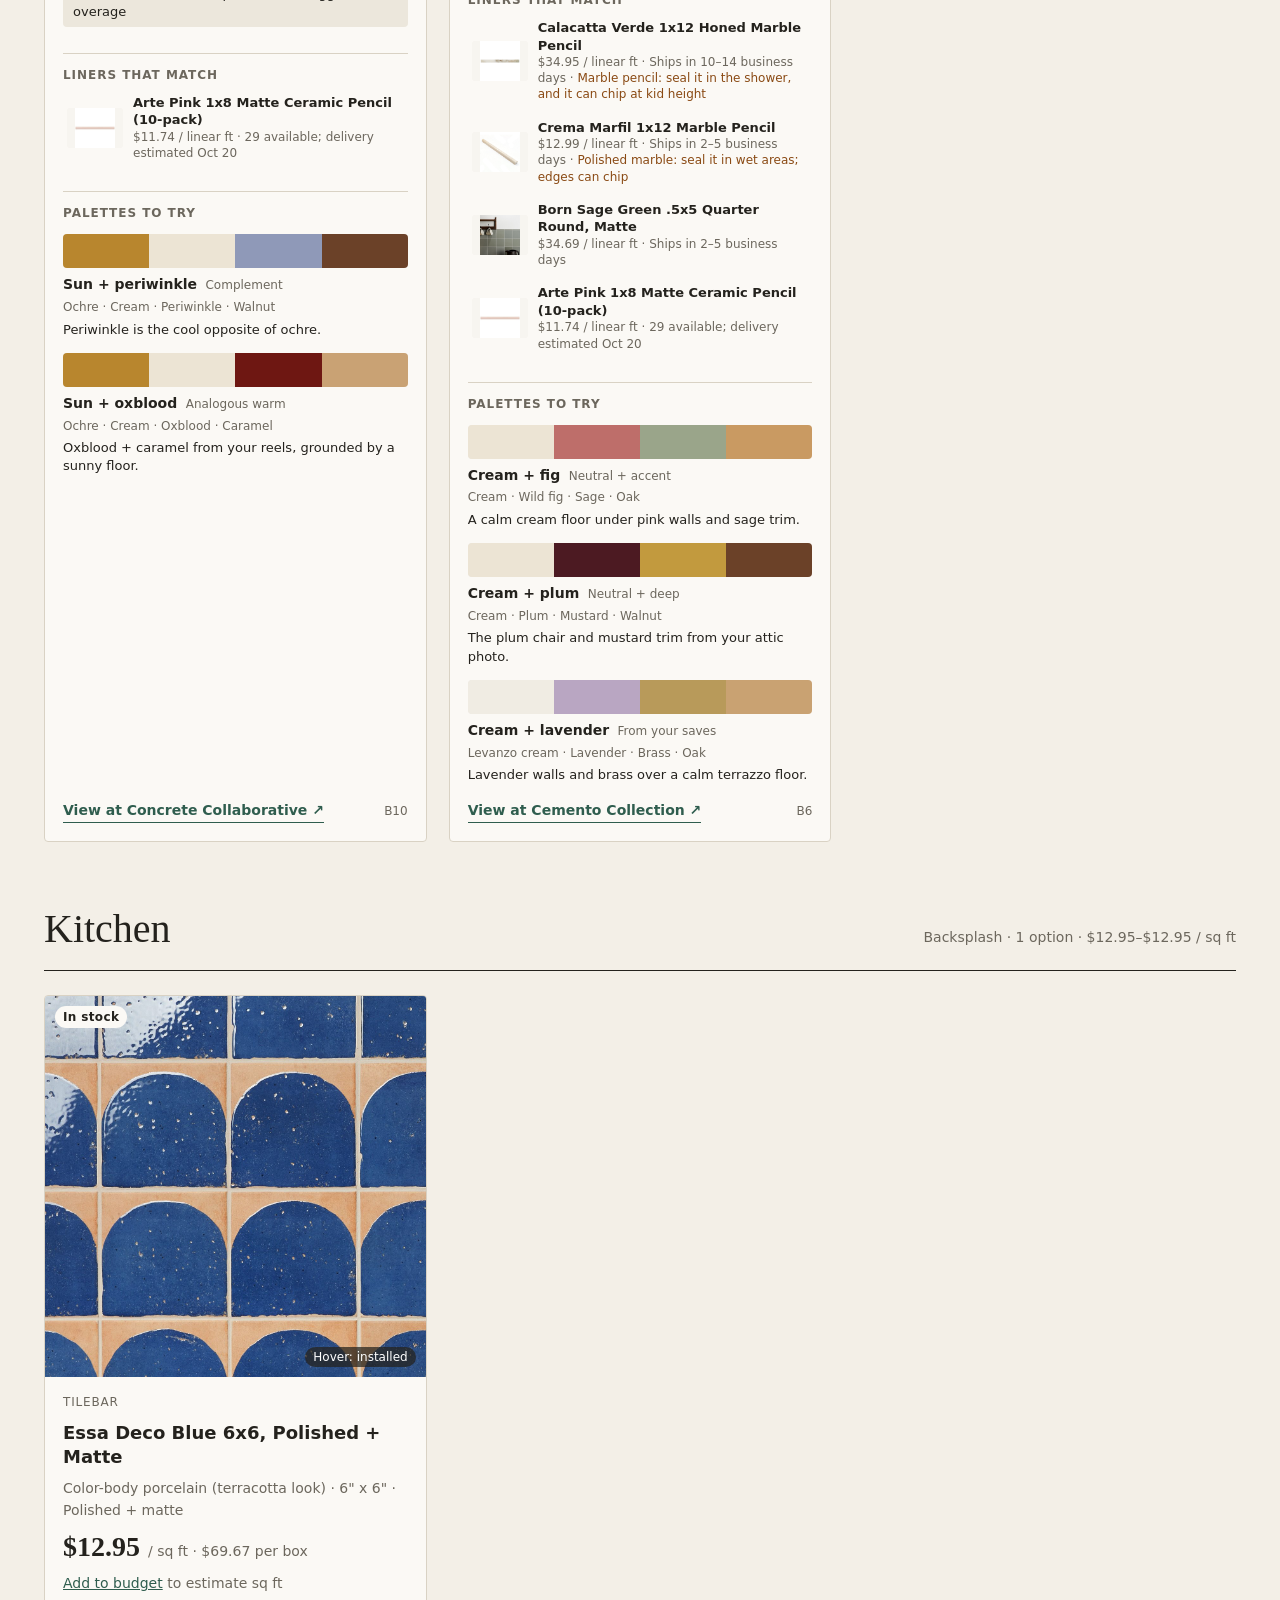
==== commit aa554b86: "Remove seven tiles; add a Hide button that saves into data.json - Removed K2, K3, K4 (kitchen backsp" ====
--- a/index.html
+++ b/index.html
@@ -41,7 +41,7 @@
           <option value="default">As added</option>
         </select>
       </label>
-      <label class="poor"><input type="checkbox" id="showPoor"><span>Show poor fits (<span id="poorN"></span>)</span></label>
+      <label class="poor"><input type="checkbox" id="showPoor"><span>Show hidden and poor fits (<span id="poorN"></span>)</span></label>
       <span class="count" id="count"></span>
     </div>
   </section>
--- a/styles.css
+++ b/styles.css
@@ -36,7 +36,7 @@
 .room__meta{font-size:14px;color:var(--muted);font-variant-numeric:tabular-nums}
 
 .grid{display:grid;grid-template-columns:repeat(auto-fill,minmax(290px,1fr));gap:28px 22px}
-.card{background:var(--surface);border:1px solid var(--line);border-radius:var(--r);overflow:hidden;display:flex;flex-direction:column}
+.card{position:relative;background:var(--surface);border:1px solid var(--line);border-radius:var(--r);overflow:hidden;display:flex;flex-direction:column}
 .card__media{position:relative;aspect-ratio:1/1;background:#e7e1d5;cursor:zoom-in;overflow:hidden;border:0;padding:0;width:100%}
 .card__media img{position:absolute;inset:0;width:100%;height:100%;object-fit:cover;transition:opacity .35s ease,transform .6s ease}
 .card__media img.alt{opacity:0}
@@ -215,3 +215,8 @@
 .chk{display:flex;gap:6px;margin-bottom:3px}
 .chk b{width:14px;flex:none;text-align:center}
 .chk--good b{color:#2f5d4e}.chk--caution b{color:#8a4a14}.chk--poor b{color:#a3392b}
+
+.xout{position:absolute;top:10px;right:10px;z-index:2;height:30px;padding:0 12px;border:0;border-radius:15px;background:rgba(255,255,255,.94);color:#24221d;font:600 13px/1 var(--body);cursor:pointer;opacity:0;transition:opacity .15s;box-shadow:0 1px 3px rgba(0,0,0,.25)}
+.card:hover .xout,.xout:focus-visible,.xout.on{opacity:1}
+.xout:hover{background:#a3392b;color:#fff}
+@media (hover:none){.xout{opacity:1}}
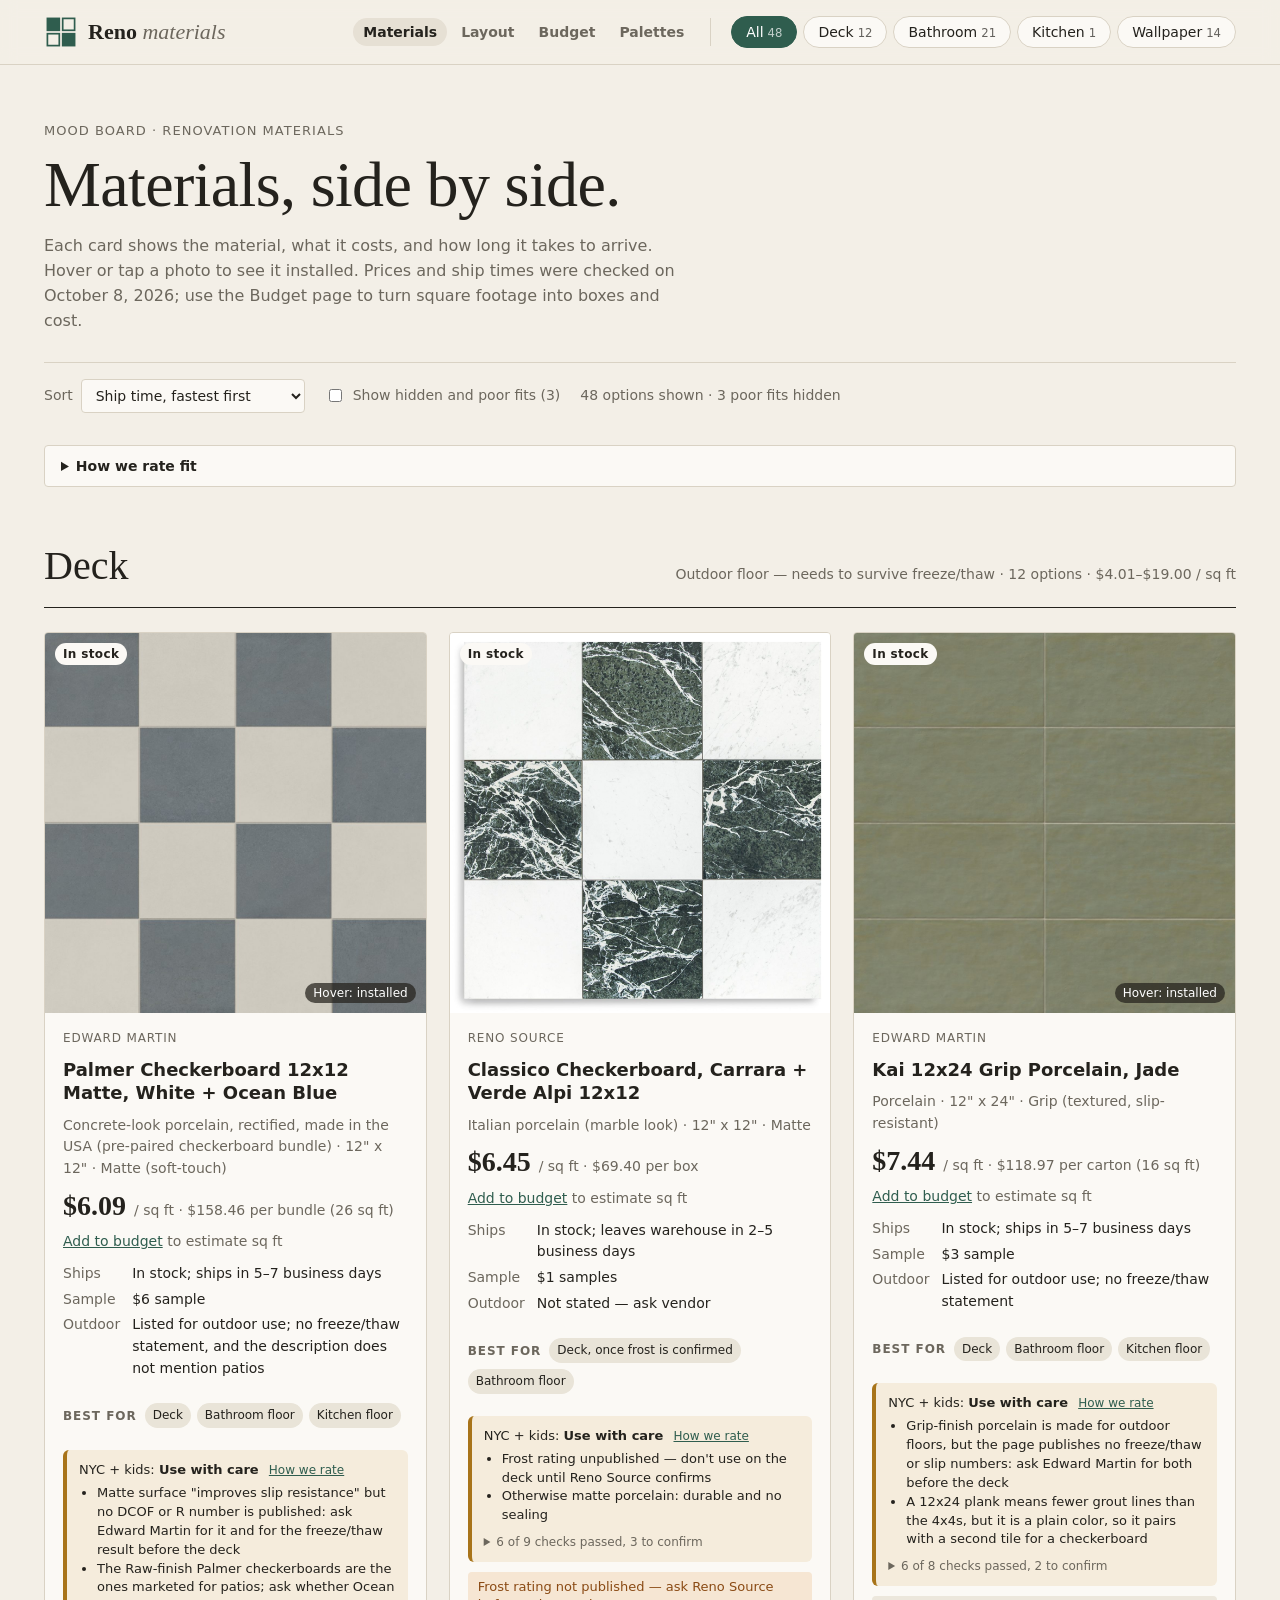
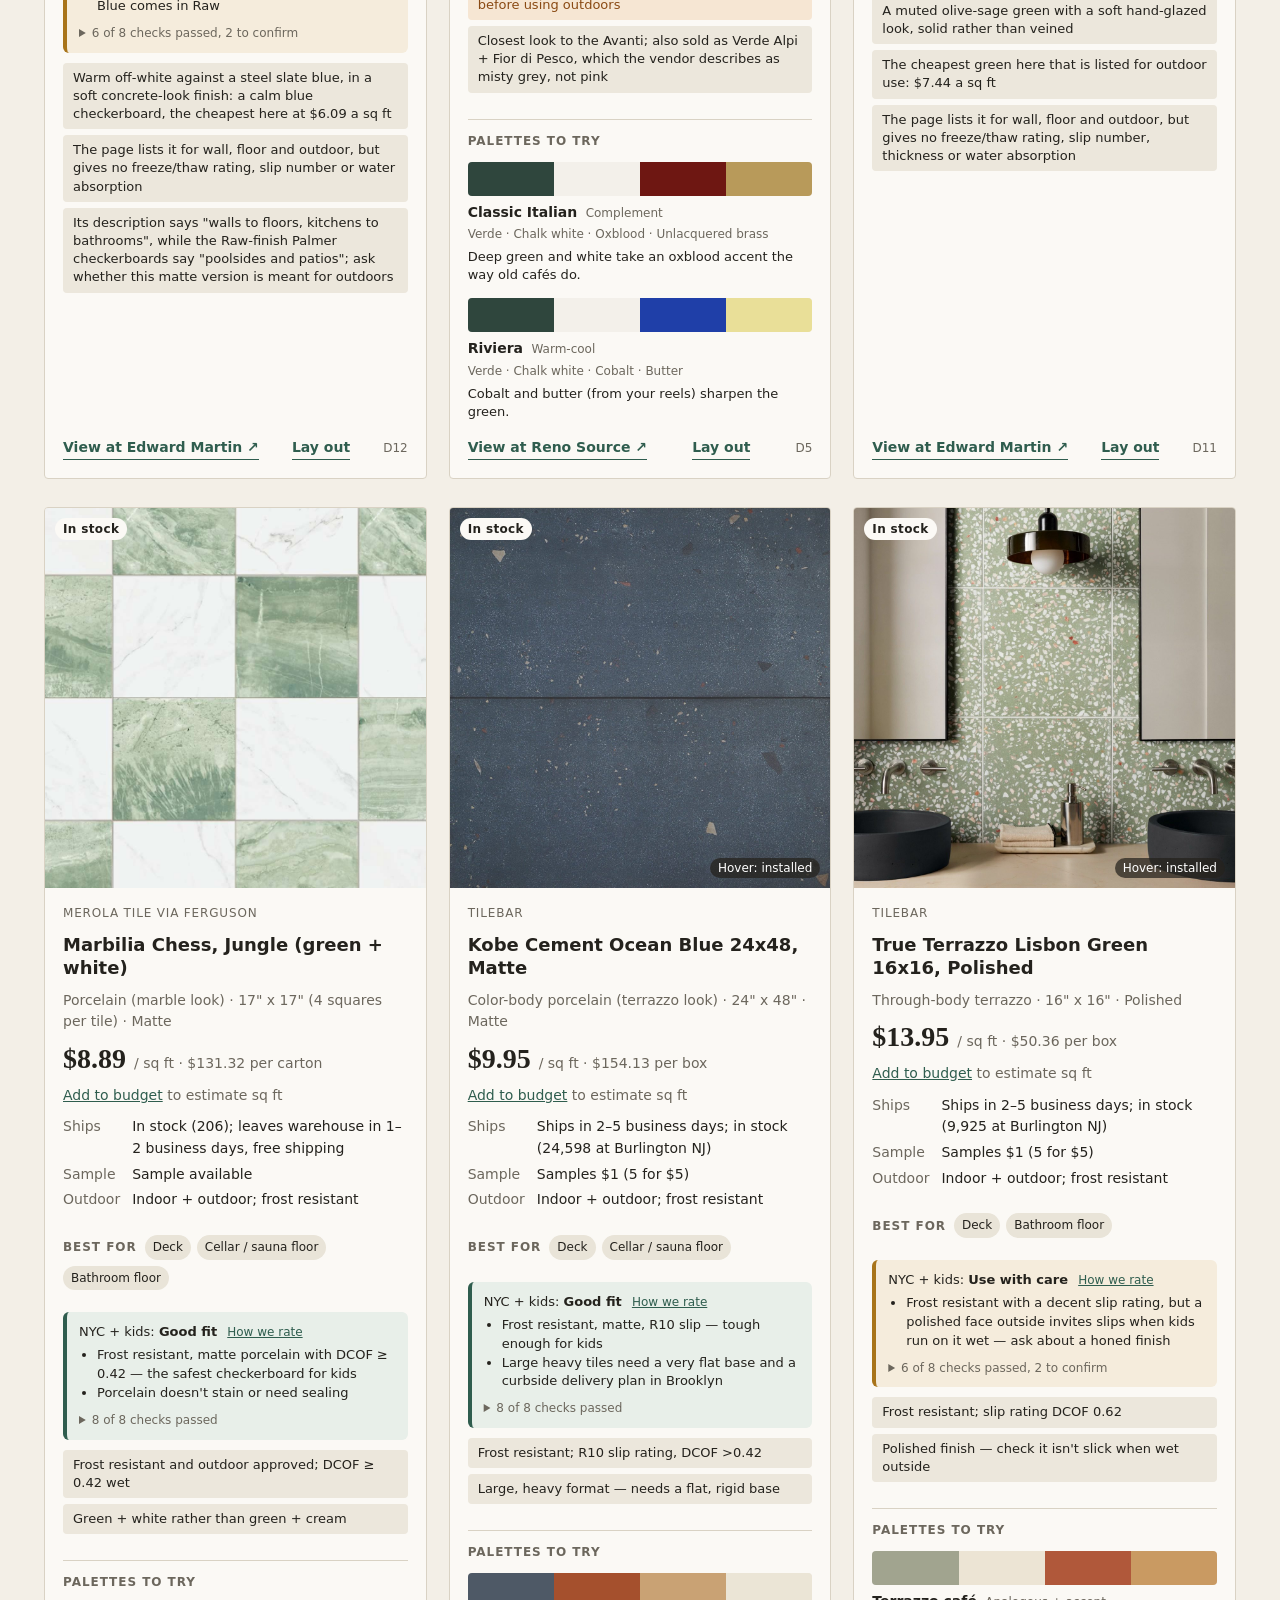
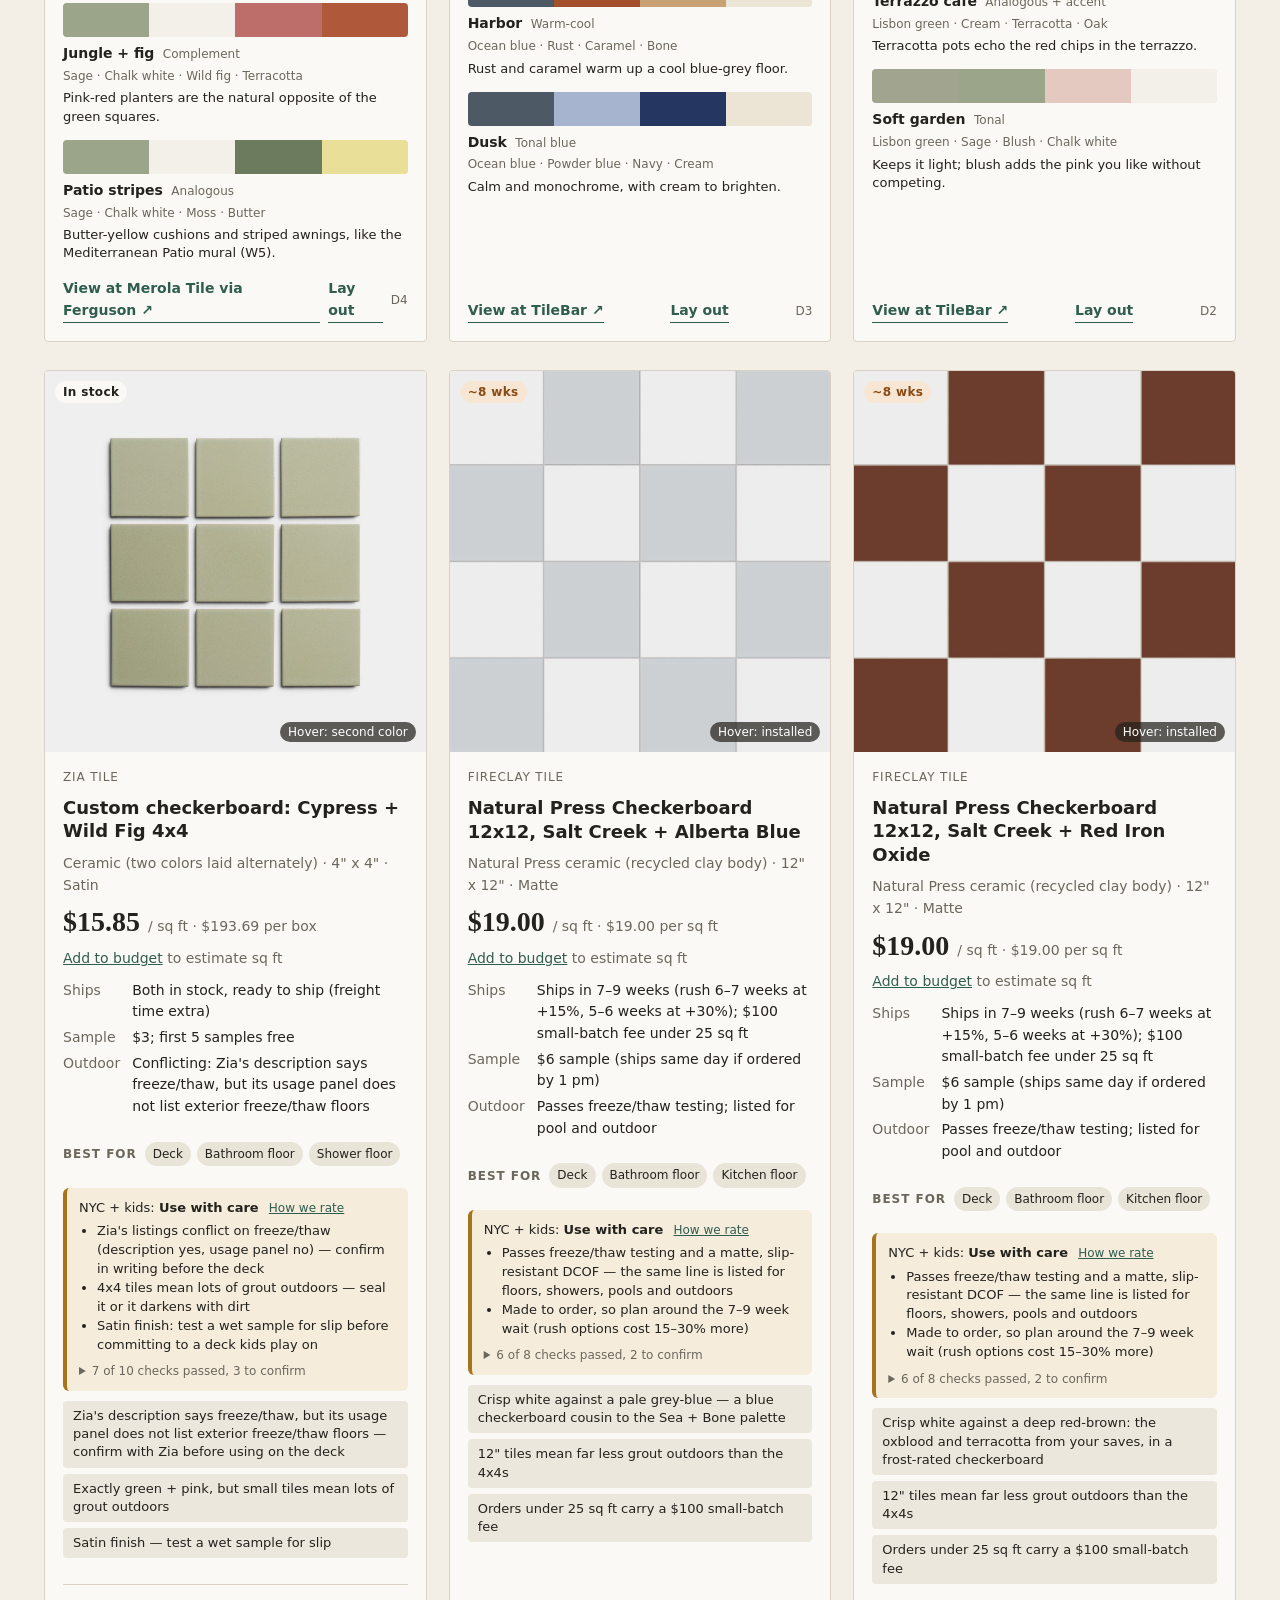
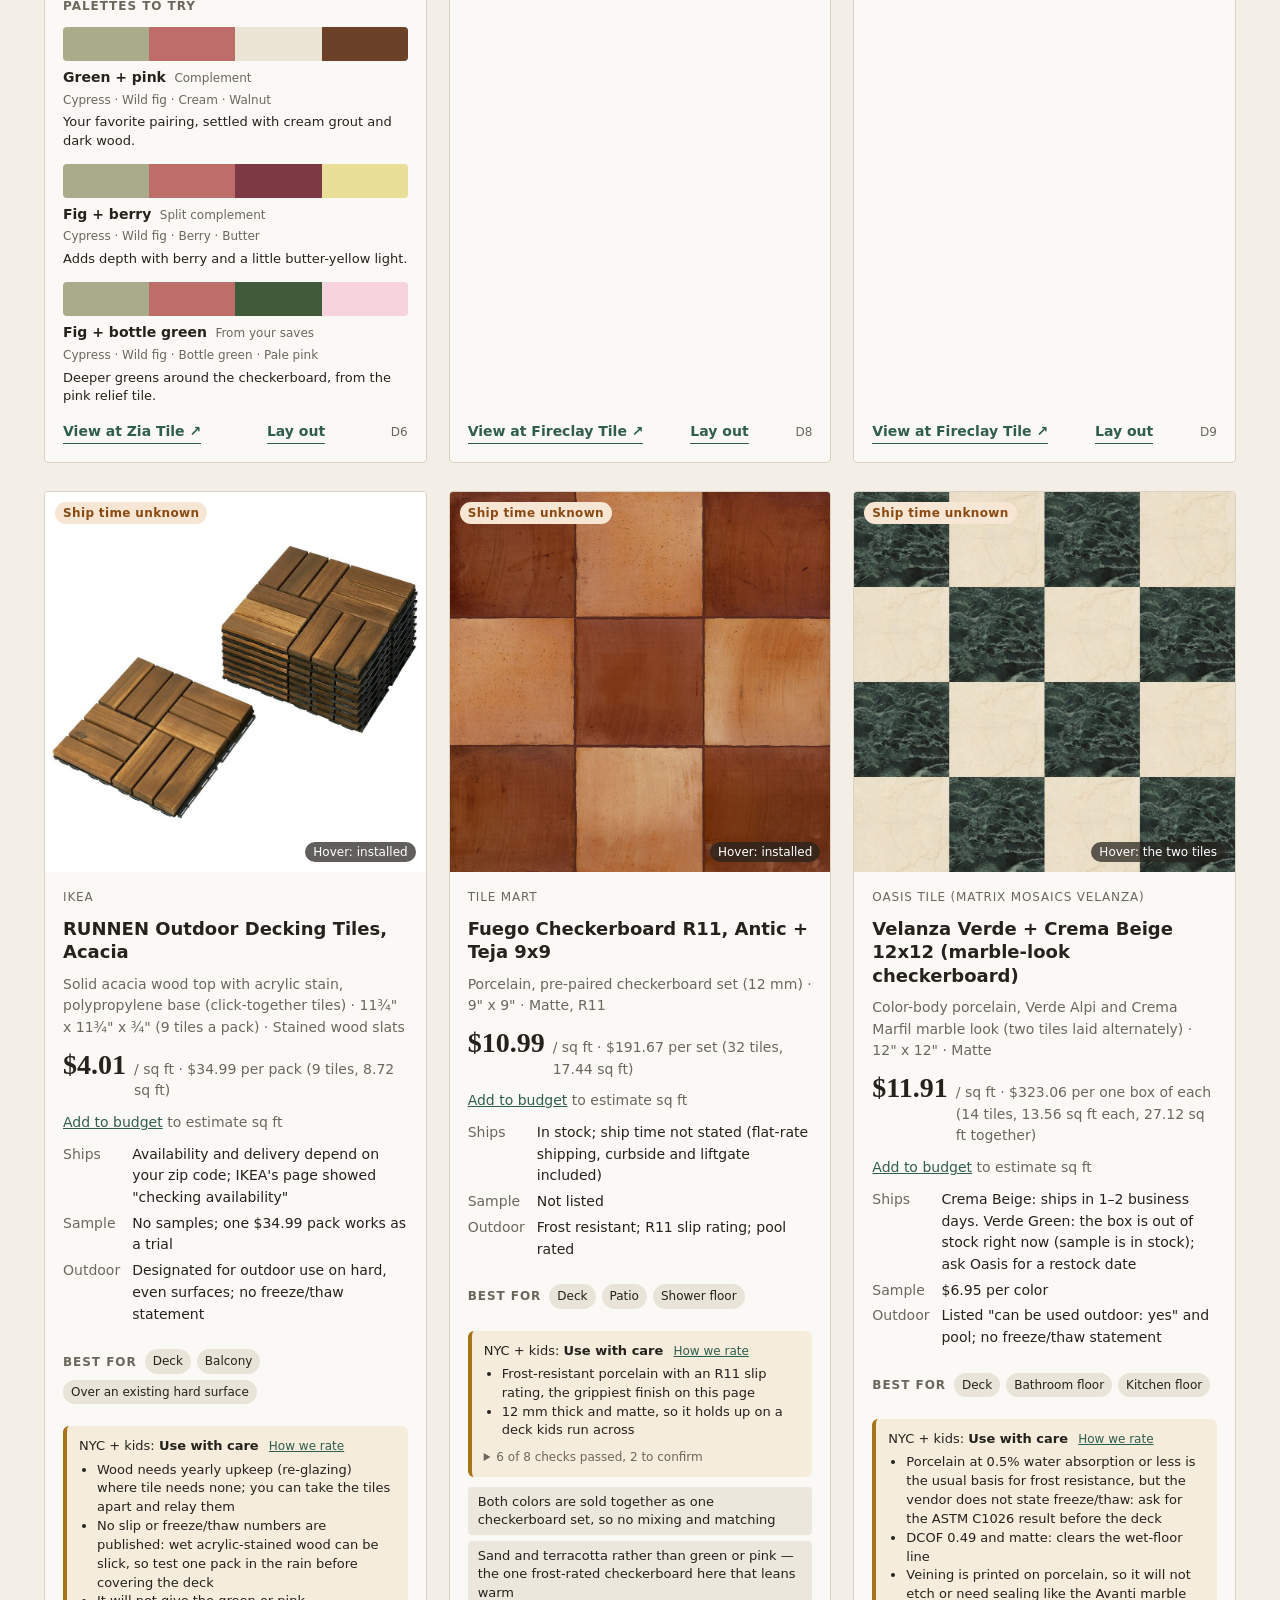
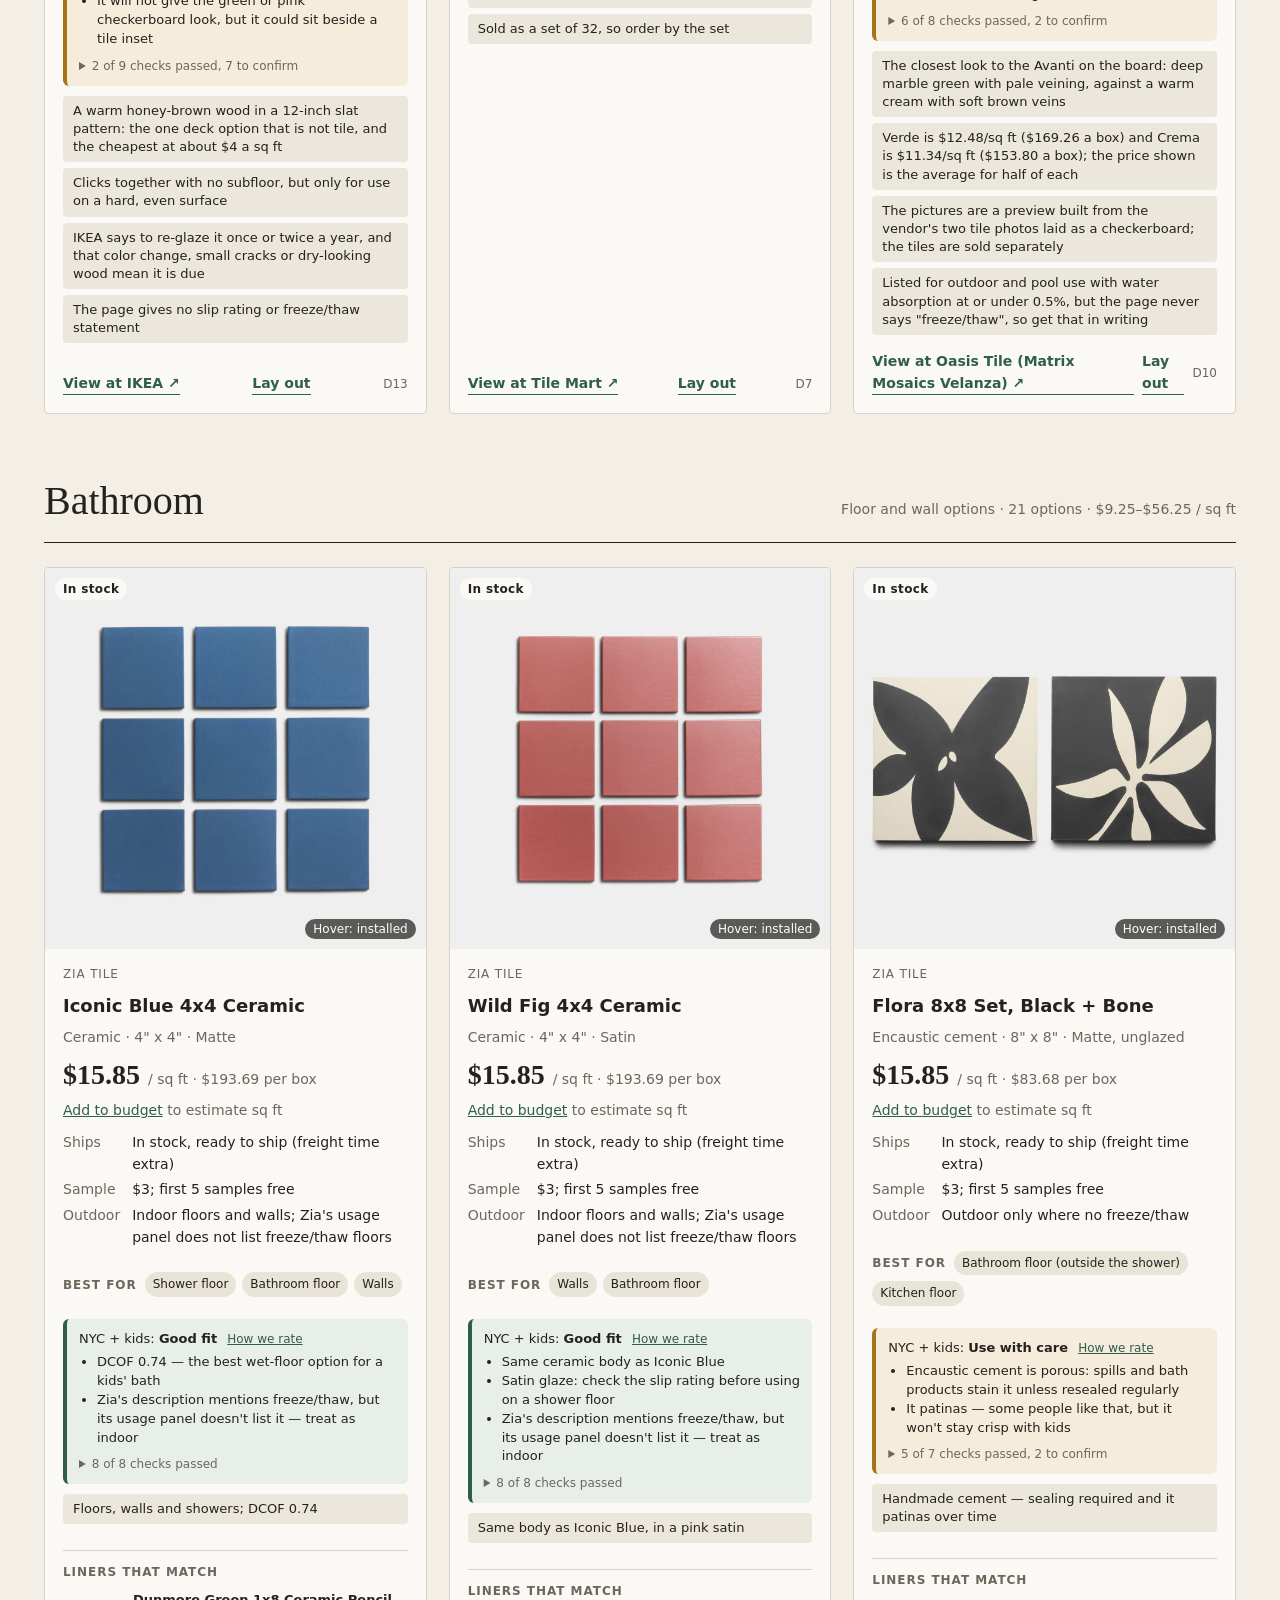
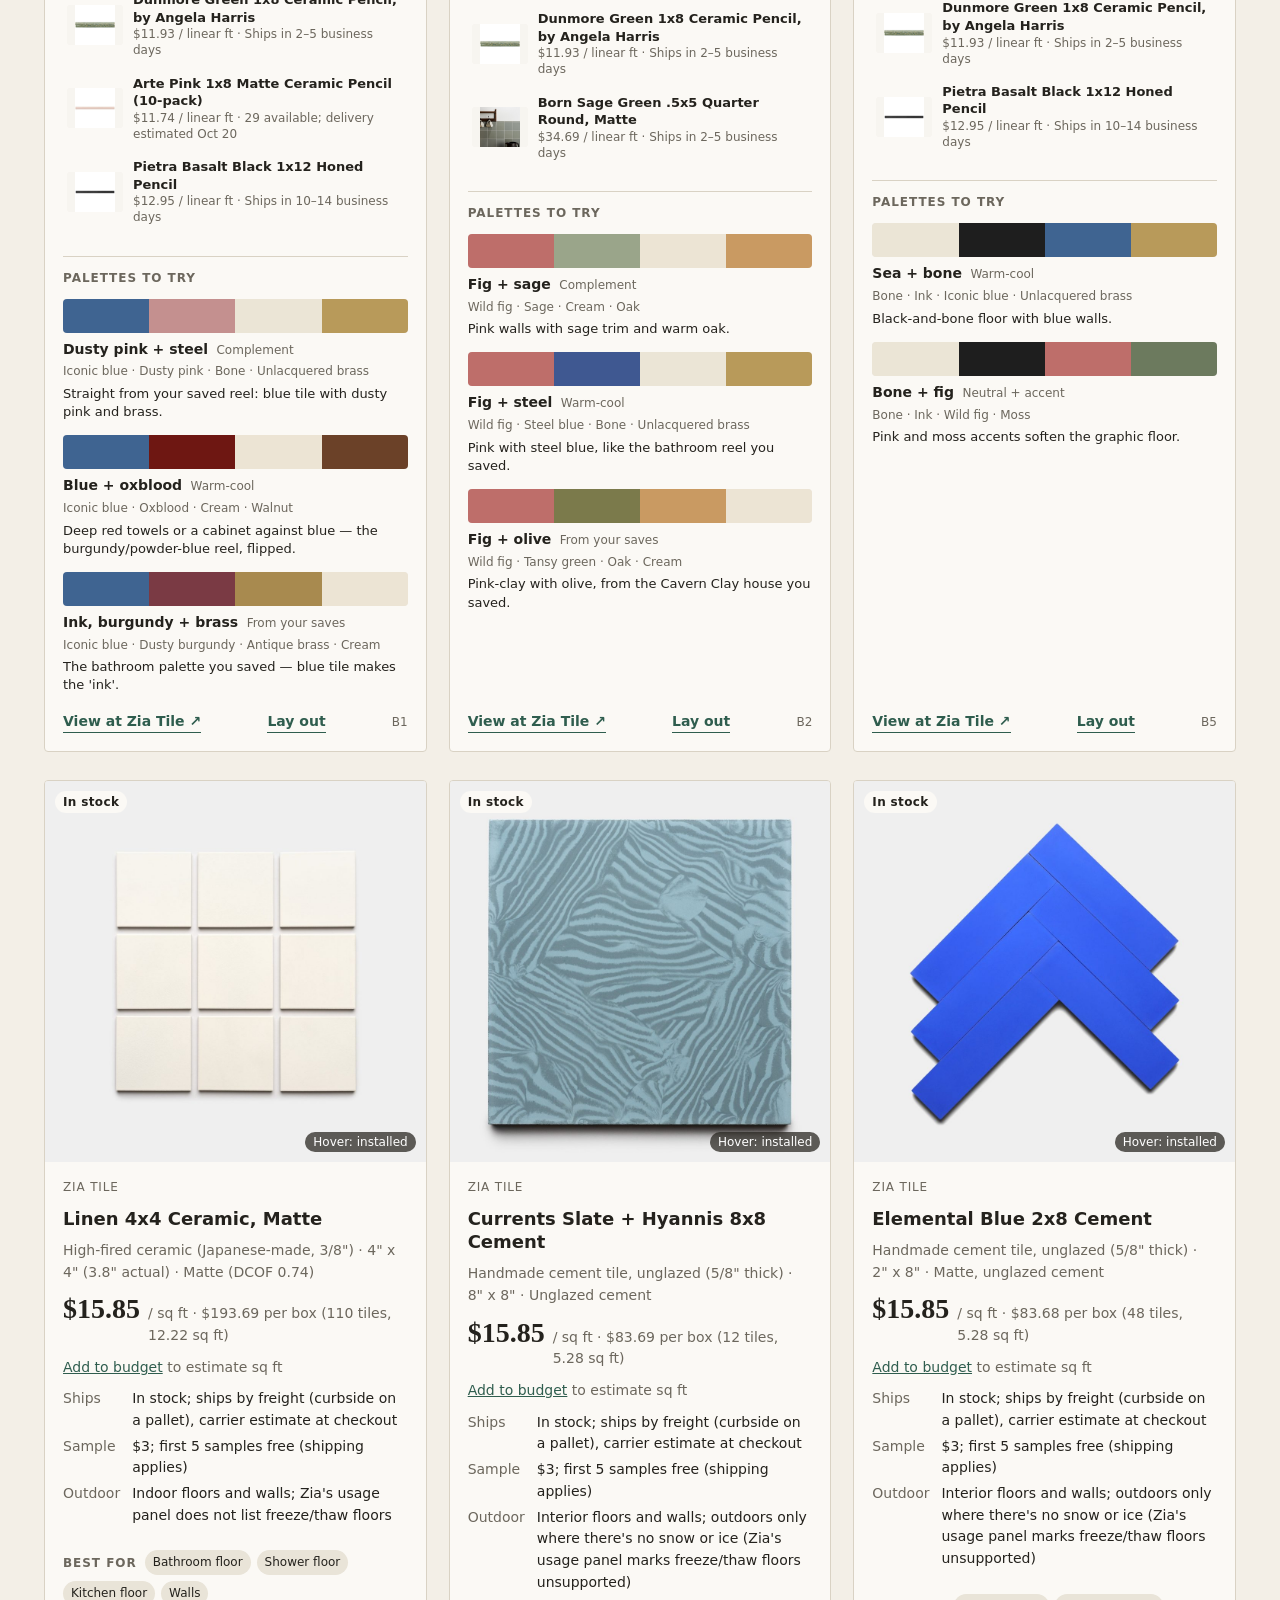
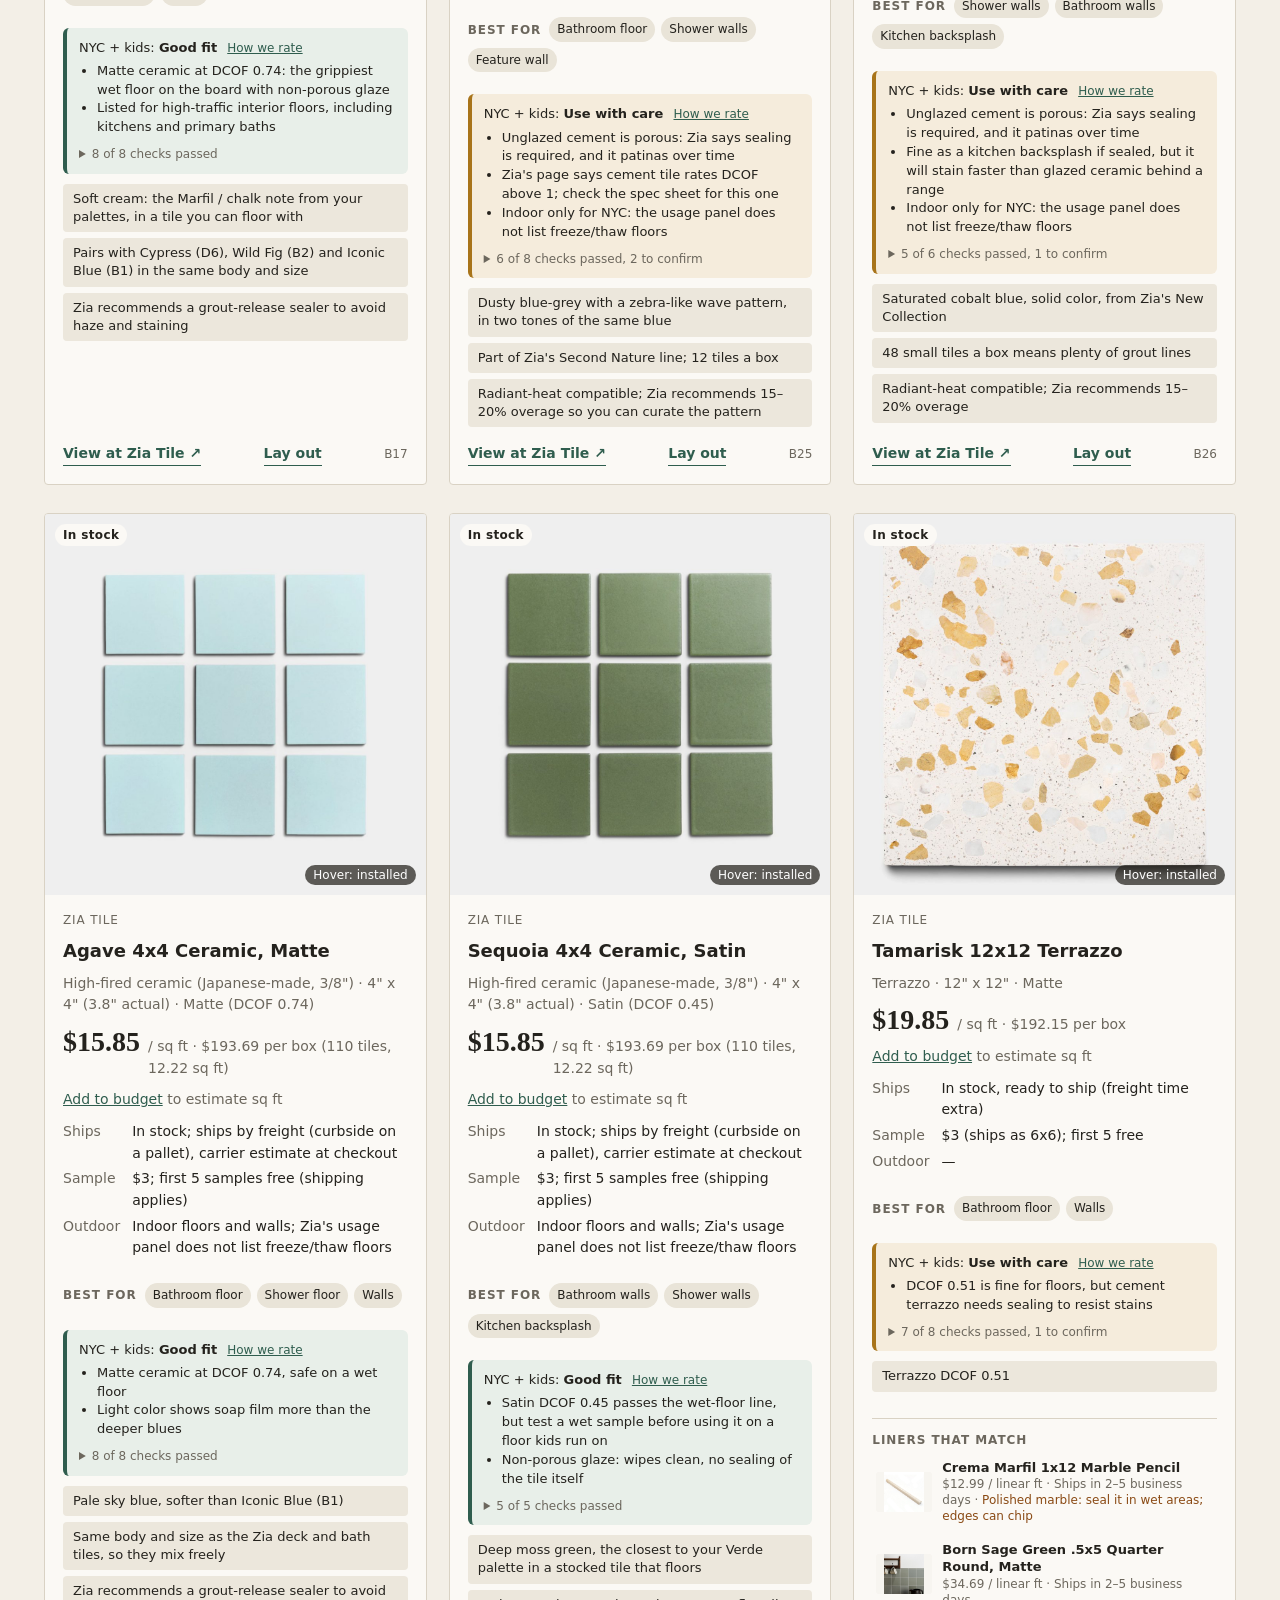
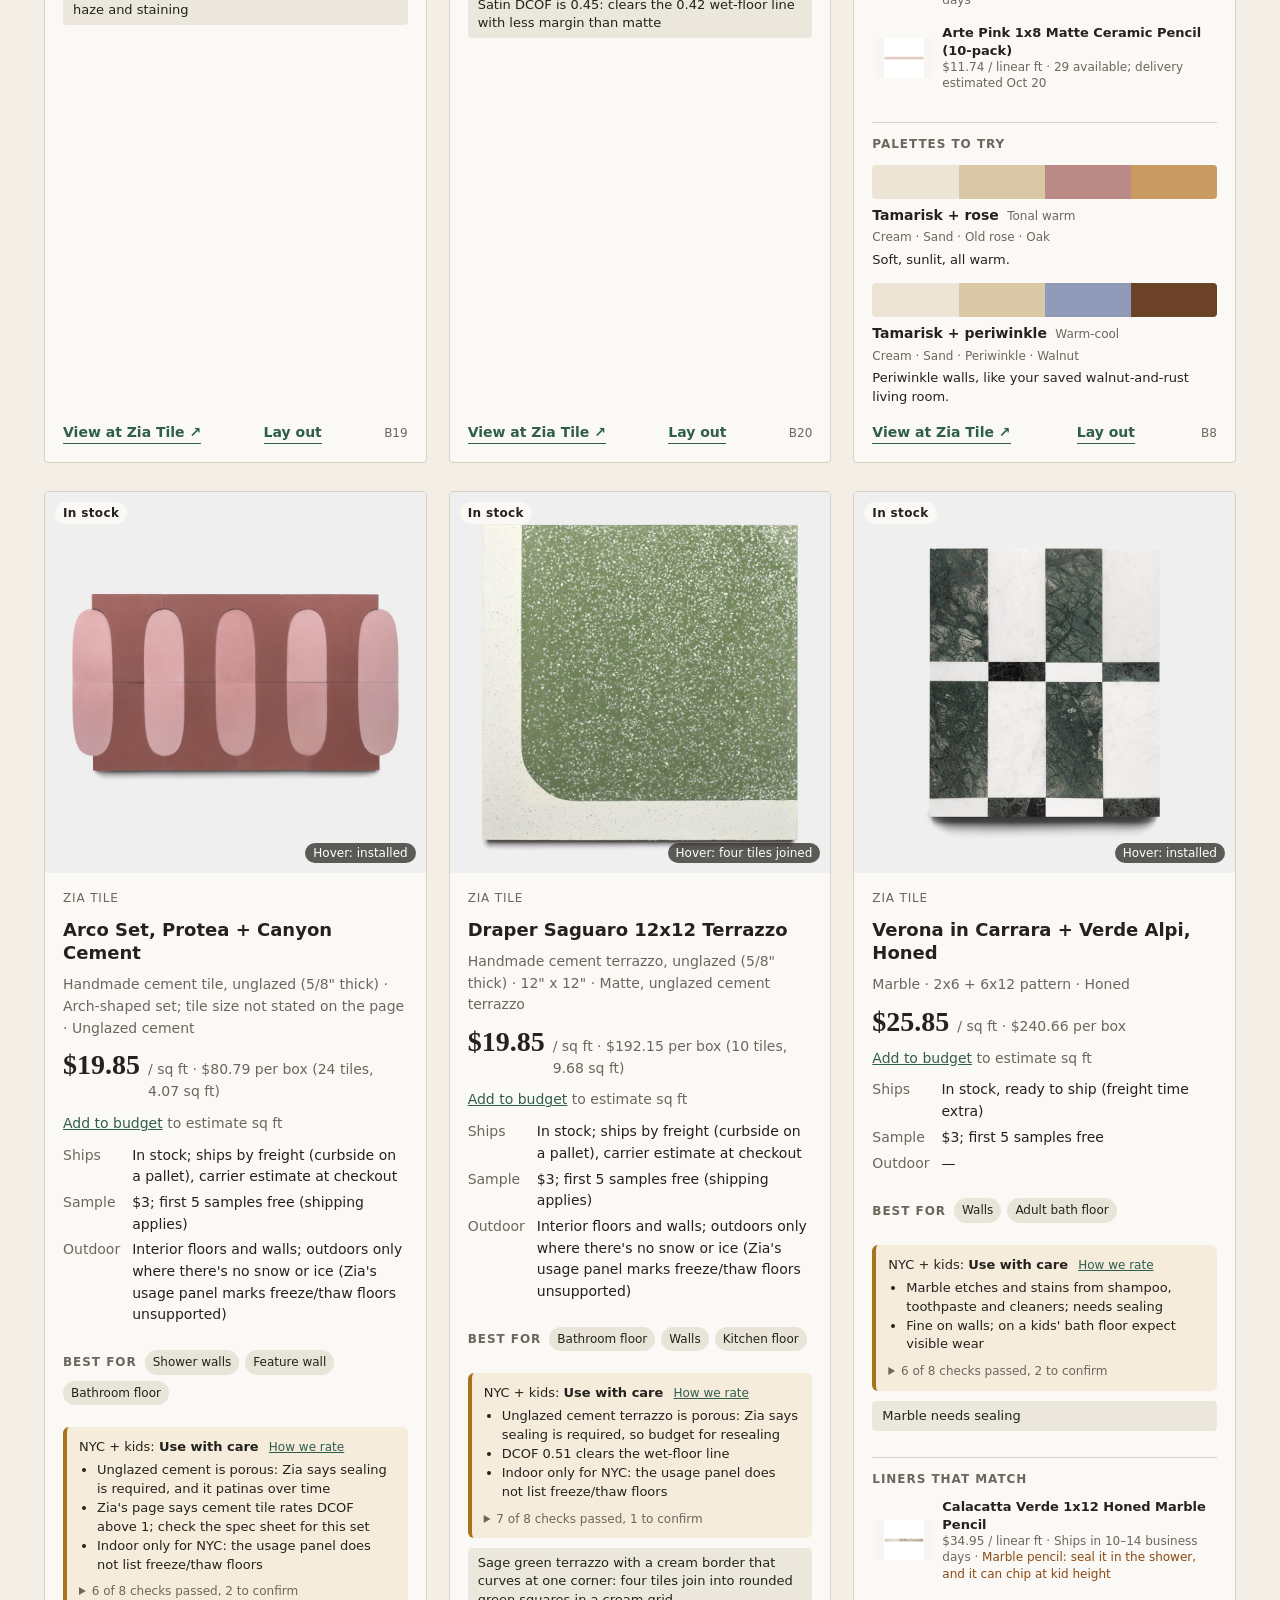
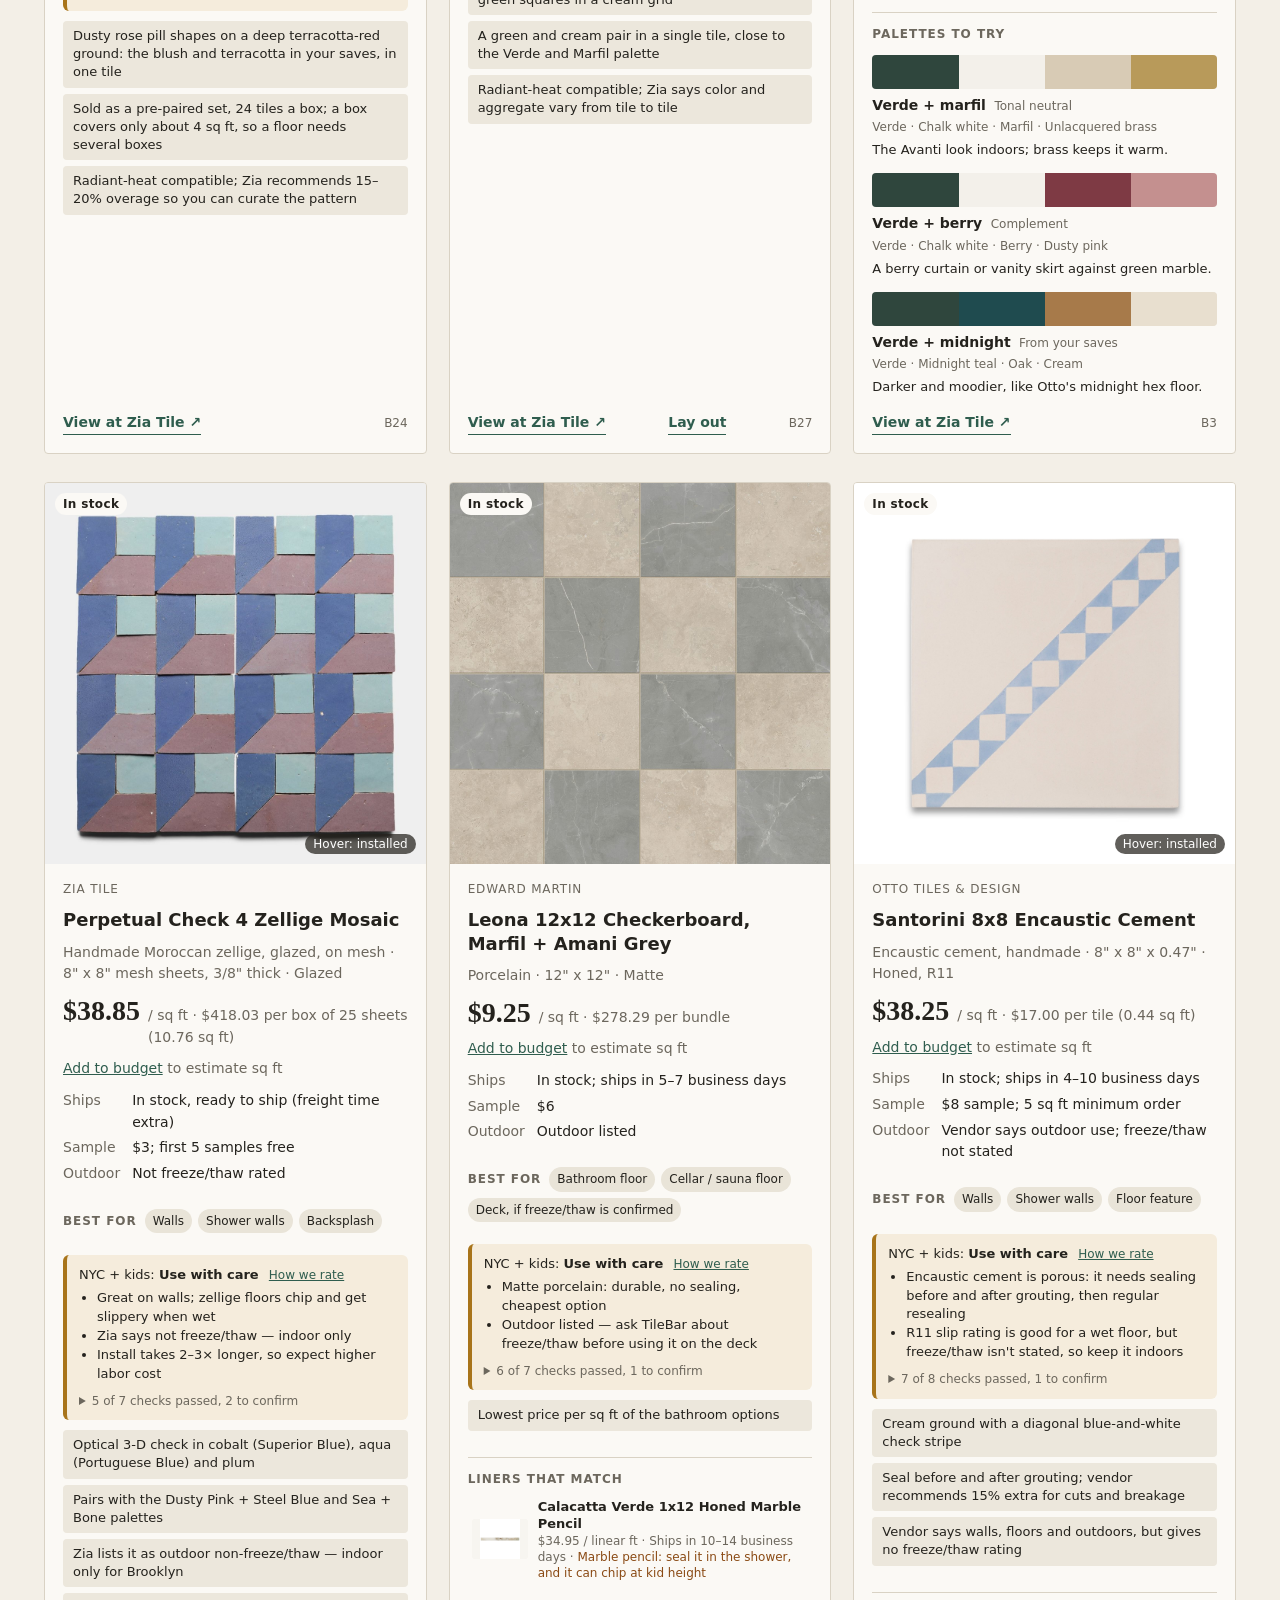
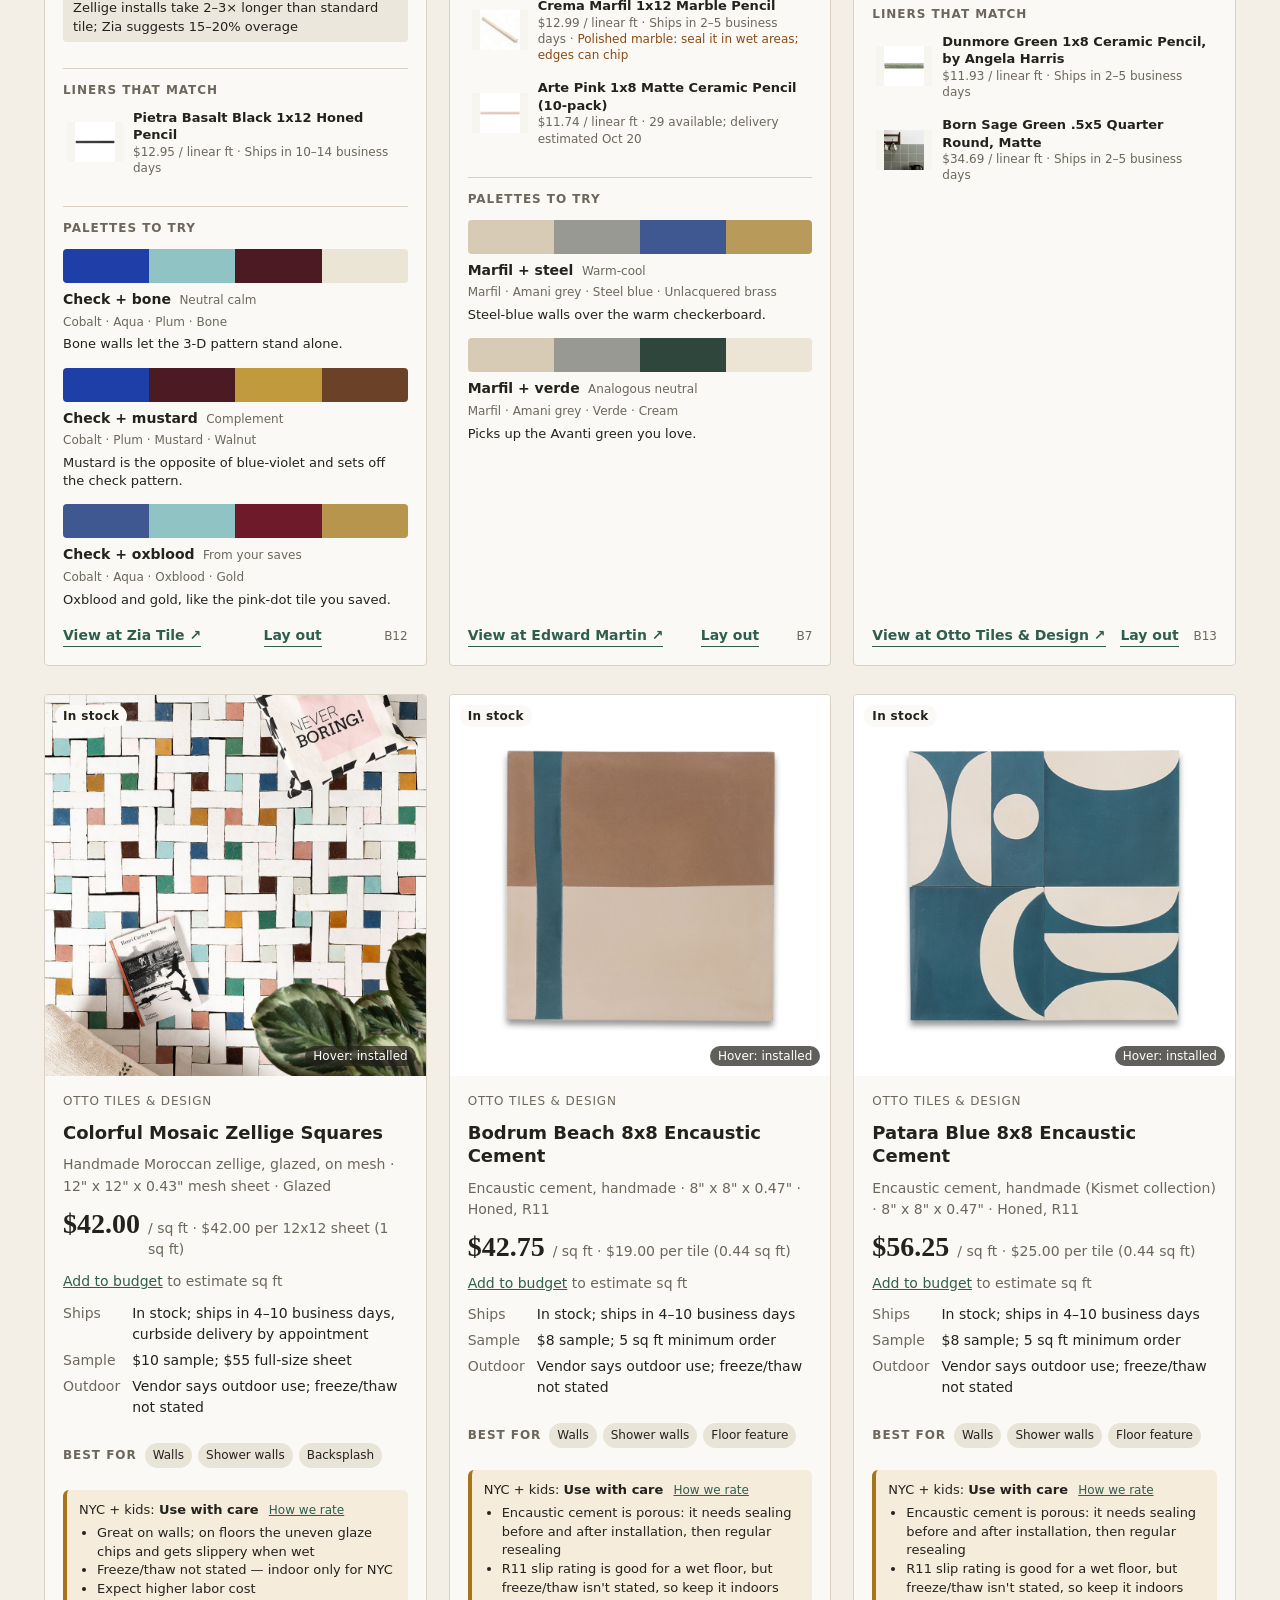
==== commit dca26db4: "Add a Layout page: lay board tiles on shower walls - layout.html/js: three walls, tile picked from t" ====
--- a/index.html
+++ b/index.html
@@ -22,7 +22,7 @@
       <span>Reno <em>materials</em></span>
     </a>
     <div class="masthead__nav">
-      <nav class="pages" aria-label="Pages"><a href="index.html" aria-current="page">Materials</a><a href="budget.html">Budget</a><a href="palettes.html">Palettes</a></nav>
+      <nav class="pages" aria-label="Pages"><a href="index.html" aria-current="page">Materials</a><a href="layout.html">Layout</a><a href="budget.html">Budget</a><a href="palettes.html">Palettes</a></nav>
       <nav class="filters" aria-label="Filter by room" id="filters"></nav>
     </div>
   </div>
--- a/styles.css
+++ b/styles.css
@@ -220,3 +220,130 @@
 .card:hover .xout,.xout:focus-visible,.xout.on{opacity:1}
 .xout:hover{background:#a3392b;color:#fff}
 @media (hover:none){.xout{opacity:1}}
+
+[hidden]{display:none !important}
+.tools{display:inline-flex;gap:8px;align-items:center;flex-wrap:wrap}
+.auth{margin-left:auto}
+.auth__note{font-size:13px;color:var(--muted)}
+.signin{display:flex;gap:8px}
+.signin input{font:500 14px var(--body);padding:7px 10px;border:1px solid var(--line);border-radius:var(--r);background:#fff;min-width:220px}
+.notice{margin:14px 0 0;padding:10px 14px;background:var(--warn-bg);color:var(--warn);border-radius:var(--r);font-size:14px}
+.bud__meta{grid-column:1/-1;display:flex;gap:16px;flex-wrap:wrap;align-items:center;font-size:13px;color:var(--muted)}
+.bud__meta label{display:flex;gap:8px;align-items:center}
+.bud__meta .bud__note{flex:1;min-width:240px}
+.bud__meta .bud__note input{flex:1;width:auto}
+.bud__meta select{width:auto}
+.bud__row input:disabled,.bud__row select:disabled{background:transparent;border-color:transparent;color:var(--ink);opacity:1;-webkit-text-fill-color:var(--ink)}
+
+/* One-pager */
+.op__bar{display:flex;justify-content:space-between;align-items:center;padding-top:16px;padding-bottom:8px}
+.op{max-width:1180px;margin:0 auto;padding:16px 24px 48px}
+.op__loading{color:var(--muted)}
+.op__head{display:flex;justify-content:space-between;align-items:flex-end;gap:24px;flex-wrap:wrap;border-bottom:2px solid var(--ink);padding-bottom:12px;margin-bottom:12px}
+.op__head h1{font-size:34px;margin:0}
+.op__head .eyebrow{margin:0 0 4px}
+.op__stats{display:flex;gap:28px;margin:0}
+.op__stats dt{font-size:11px;letter-spacing:.06em;text-transform:uppercase;color:var(--muted)}
+.op__stats dd{margin:0;font:500 20px var(--display)}
+.op__table{width:100%;border-collapse:collapse;font-size:13px}
+.op__table th{text-align:left;font-size:11px;letter-spacing:.05em;text-transform:uppercase;color:var(--muted);padding:6px 8px;border-bottom:1px solid var(--ink)}
+.op__table td{padding:8px;border-bottom:1px solid var(--line);vertical-align:top}
+.op__table small{display:block;color:var(--muted);font-size:11.5px;margin-top:1px}
+.op__table .num{text-align:right;white-space:nowrap}
+.op__table tfoot td{font-weight:600;border-bottom:0;border-top:2px solid var(--ink);padding-top:10px}
+.op__table a{color:inherit;text-decoration:none}
+.op__thumb img{width:44px;height:44px;object-fit:cover;border-radius:3px}
+.op__note{min-width:120px}
+.op__fit{display:inline-block;font-size:11px;font-weight:600;padding:1px 7px;border-radius:999px;margin-bottom:2px}
+.op__fit--good{background:#dfe9e2;color:#1f4a3a}.op__fit--caution{background:#f6e6d3;color:#8a4a14}.op__fit--poor{background:#f3d9d3;color:#a3392b}
+.op__confirm{margin-top:16px}
+.op__confirm h2{font:600 13px var(--body);letter-spacing:.06em;text-transform:uppercase;margin:0 0 6px}
+.op__confirm ul{margin:0;padding-left:18px;columns:2;column-gap:32px;font-size:12.5px}
+.op__confirm li{break-inside:avoid;margin-bottom:3px}
+.op__foot{margin-top:14px;font-size:11.5px;color:var(--muted)}
+@media print{
+  @page{size:landscape;margin:12mm}
+  body.onepager{background:#fff;font-size:11px}
+  .op__bar,.masthead{display:none}
+  .op{padding:0;max-width:none}
+  .op__head h1{font-size:26px}
+  .op__table{font-size:10.5px}
+  .op__thumb img{width:34px;height:34px}
+  .op__table tr{break-inside:avoid}
+}
+
+/* Layout page */
+body.lay{background:#26241f;color:#ece6d8}
+.lay .masthead{background:#1f1d19;border-color:#3a3731}
+.lay .brand,.lay .brand span{color:#ece6d8}.lay .brand em{color:#9c968b}
+.lay .pages a{color:#b5aea0}.lay .pages a[aria-current="page"]{background:#3a3731;color:#fff}
+.lay__bar{display:flex;gap:10px;align-items:center;padding:10px 16px;background:#2d2b26;border-bottom:1px solid #3a3731;flex-wrap:wrap}
+.lay__name{font:600 16px var(--body);background:transparent;border:1px solid transparent;color:#ece6d8;padding:6px 8px;border-radius:var(--r);min-width:200px}
+.lay__name:hover,.lay__name:focus{border-color:#4a463e;background:#26241f}
+.lay__spacer{flex:1}
+.lay__zoom{display:inline-flex;align-items:center;gap:6px;color:#9c968b;font-size:13px}
+.lay .btn{background:#3a3731;color:#ece6d8;border-color:#4a463e}
+.lay .btn:hover{border-color:#c98f6a}
+.lay .btn--primary{background:#c27b5a;border-color:#c27b5a;color:#fff}
+.lay .btn--quiet{background:transparent;color:#9c968b}
+.lay__main{display:grid;grid-template-columns:300px 1fr 320px;height:calc(100vh - 118px);min-height:560px}
+.lay__left,.lay__right{overflow-y:auto;background:#f3efe7;color:var(--ink);padding:0 0 40px}
+.lay__canvas{overflow:auto;background:#26241f;background-image:radial-gradient(#3a3731 1px,transparent 1px);background-size:20px 20px}
+.lay__canvas svg{display:block}
+.lay__h{font:600 12px var(--body);letter-spacing:.1em;text-transform:uppercase;color:var(--muted);margin:0;padding:18px 16px 8px;border-top:1px solid var(--line)}
+.lay__h:first-child{border-top:0}.lay__h small{font:500 12px var(--body);text-transform:none;letter-spacing:0;color:var(--accent);margin-left:6px}
+.lay__sec{padding:0 16px 14px}
+.lay__lbl{display:block;font:600 11px var(--body);letter-spacing:.08em;text-transform:uppercase;color:var(--muted);margin:12px 0 5px}
+.lay__sec select,.lay__sec input:not([type=checkbox]),.lay__right input:not([type=checkbox]){width:100%;font:500 14px var(--body);padding:7px 9px;border:1px solid var(--line);border-radius:var(--r);background:#fff;color:var(--ink)}
+.lay__row{display:grid;grid-template-columns:1fr 1fr;gap:10px;margin-top:10px}
+.lay__row label{font:600 11px var(--body);letter-spacing:.08em;text-transform:uppercase;color:var(--muted)}
+.lay__row label span{display:block;margin-top:4px}
+.lay__hint{font-size:12px;color:var(--muted);margin:8px 0 0}
+.lay__seg{display:flex;border:1px solid var(--line);border-radius:var(--r);overflow:hidden}
+.lay__seg button{flex:1;padding:8px;font:500 13px var(--body);background:#fff;border:0;cursor:pointer;color:var(--ink)}
+.lay__seg button.on{background:#c27b5a;color:#fff}.lay__seg button:disabled{color:#b0aa9d;cursor:not-allowed}
+.lay__tile{display:flex;gap:10px;align-items:center;width:100%;text-align:left;background:#fff;border:1px solid var(--line);border-radius:var(--r);padding:8px;cursor:pointer;margin-top:10px}
+.lay__tile img{width:44px;height:44px;object-fit:cover;border-radius:3px}.lay__tile span{font-size:12px;color:var(--muted)}.lay__tile strong{display:block;font-size:13px;color:var(--ink)}
+.lay__swatches{display:flex;gap:8px}.lay__swatches button{width:26px;height:26px;border-radius:50%;border:2px solid #fff;box-shadow:0 0 0 1px var(--line);cursor:pointer}.lay__swatches button.on{box-shadow:0 0 0 2px #c27b5a}
+.lay__wall{display:flex;justify-content:space-between;align-items:center;gap:8px;padding:9px 10px;border:1px solid var(--line);border-radius:var(--r);margin-bottom:6px;background:#fff;cursor:pointer;font-size:14px}
+.lay__wall.on{background:#ead9cc;border-color:#c27b5a}.lay__wall span{margin-left:auto;font-size:12px;color:var(--muted)}
+.lay__btns{display:flex;flex-wrap:wrap;gap:6px}
+.lay__btns .btn{background:#fff;color:var(--ink);border-color:var(--line);font-size:13px;padding:6px 10px}
+.lay__items{margin-top:10px}.lay__item{display:flex;gap:6px;align-items:center;padding:7px 9px;border-radius:var(--r);font-size:13px;cursor:pointer;border:1px solid transparent}
+.lay__item span{margin-left:auto;color:var(--muted);font-size:12px}.lay__item.on{background:#ead9cc;border-color:#c27b5a}
+.lay__wide{width:100%;margin-top:8px;justify-content:center}
+.lay__nudge{display:grid;grid-template-columns:repeat(3,44px);gap:6px;justify-content:center;margin-top:12px}
+.lay__nudge .btn{padding:6px;background:#fff;color:var(--ink);border-color:var(--line)}
+.lay__sum{border:1px solid var(--line);border-radius:var(--r);background:#fff;padding:10px;margin-top:10px}
+.lay__sumh{display:flex;gap:8px;align-items:center;margin-bottom:6px}.lay__sumh img{width:30px;height:30px;object-fit:cover;border-radius:3px}.lay__sumh strong{font-size:13px}
+.lay__sum dl{display:grid;grid-template-columns:1fr auto;gap:2px 10px;margin:0;font-size:13px}.lay__sum dt{color:var(--muted)}.lay__sum dd{margin:0;text-align:right;font-variant-numeric:tabular-nums}
+.lay__total{display:flex;justify-content:space-between;align-items:baseline;padding:12px 2px 0;font-size:13px;color:var(--muted)}.lay__total strong{font:500 24px var(--display);color:var(--ink)}
+.lay__req{border:1px solid var(--line);border-radius:var(--r);background:#fff;padding:10px;margin-top:10px}
+.lay__reqh{display:flex;justify-content:space-between;gap:8px;align-items:flex-start}.lay__reqh strong{font-size:13px}
+.lay__req ul,.lay__todo{list-style:none;margin:6px 0;padding:0;font-size:12.5px}
+.lay__todo li{display:flex;justify-content:space-between;gap:8px;align-items:center;padding:3px 0}.lay__todo label{display:flex;gap:6px;align-items:flex-start}
+.lay__reqform{display:flex;gap:6px;margin-top:8px}.lay__reqform .btn{background:#fff;color:var(--ink);border-color:var(--line)}
+.lay__chips{display:flex;flex-wrap:wrap;gap:6px;margin-top:8px}.lay__chips .chip{font-size:12px;padding:4px 10px}
+.lay__wlabel{fill:#b5aea0;font:600 15px var(--body)}.lay__wlabel.on{fill:#fff}.lay__wlabel .dim{font-weight:400;font-size:12px;fill:#8d877b}
+.lay__frame{fill:none;stroke:#4a463e;stroke-width:2}.lay__frame.on{stroke:#c27b5a}
+.lay__sel{fill:none;stroke:#c27b5a;stroke-width:2;stroke-dasharray:5 3;pointer-events:none}
+.lay__niche{fill:#34312b}.lay__window{fill:#7f9fb2}
+.lay__handle{fill:#c27b5a;stroke:#fff;stroke-width:1.5;cursor:nesw-resize}
+svg [data-r],svg [data-c]{cursor:grab}
+.lay__picker{align-items:flex-start;padding:5vh 16px}
+.lay__pickbox{background:#f3efe7;border-radius:8px;max-width:1100px;width:100%;max-height:90vh;display:flex;flex-direction:column;overflow:hidden;color:var(--ink)}
+.lay__pickhead{display:flex;gap:10px;align-items:center;padding:12px 16px;border-bottom:1px solid var(--line);flex-wrap:wrap}.lay__pickhead input[type=search]{flex:1;min-width:200px;font:500 14px var(--body);padding:8px 10px;border:1px solid var(--line);border-radius:var(--r)}
+.lay__pickhead .btn{background:#fff;color:var(--ink);border-color:var(--line)}
+.lay__pickgrid{display:grid;grid-template-columns:repeat(auto-fill,minmax(180px,1fr));gap:12px;padding:16px;overflow-y:auto}
+.lay__pick{display:flex;flex-direction:column;gap:4px;text-align:left;background:#fff;border:1px solid var(--line);border-radius:var(--r);padding:8px;cursor:pointer;font:inherit;color:var(--ink)}
+.lay__pick:hover{border-color:#c27b5a}.lay__pick img{width:100%;aspect-ratio:1;object-fit:cover;border-radius:3px}.lay__pick strong{font-size:13px}.lay__pick span{font-size:11.5px;color:var(--muted)}
+.lay__pickhead .chip[aria-pressed=true]{background:#c27b5a;border-color:#c27b5a;color:#fff}
+@media (max-width:1000px){.lay__main{grid-template-columns:1fr;height:auto}.lay__canvas{min-height:60vh}}
+@media print{
+  body.lay{background:#fff;color:#000}
+  .lay .masthead,.lay__bar,.lay__left{display:none}
+  .lay__main{display:block;height:auto}
+  .lay__canvas{background:#fff;overflow:visible;padding:0}.lay__wlabel,.lay__wlabel.on{fill:#222}.lay__frame,.lay__frame.on{stroke:#999}.lay__sel,.lay__handle{display:none}
+  .lay__right{overflow:visible;padding:0;background:#fff;columns:2}.lay__right .lay__sec button,.lay__right .lay__nudge,.lay__right #reqForm,.lay__right .lay__chips,.lay__right h3:first-child,.lay__right h3:first-child+.lay__sec{display:none}
+  @page{size:landscape;margin:10mm}
+}
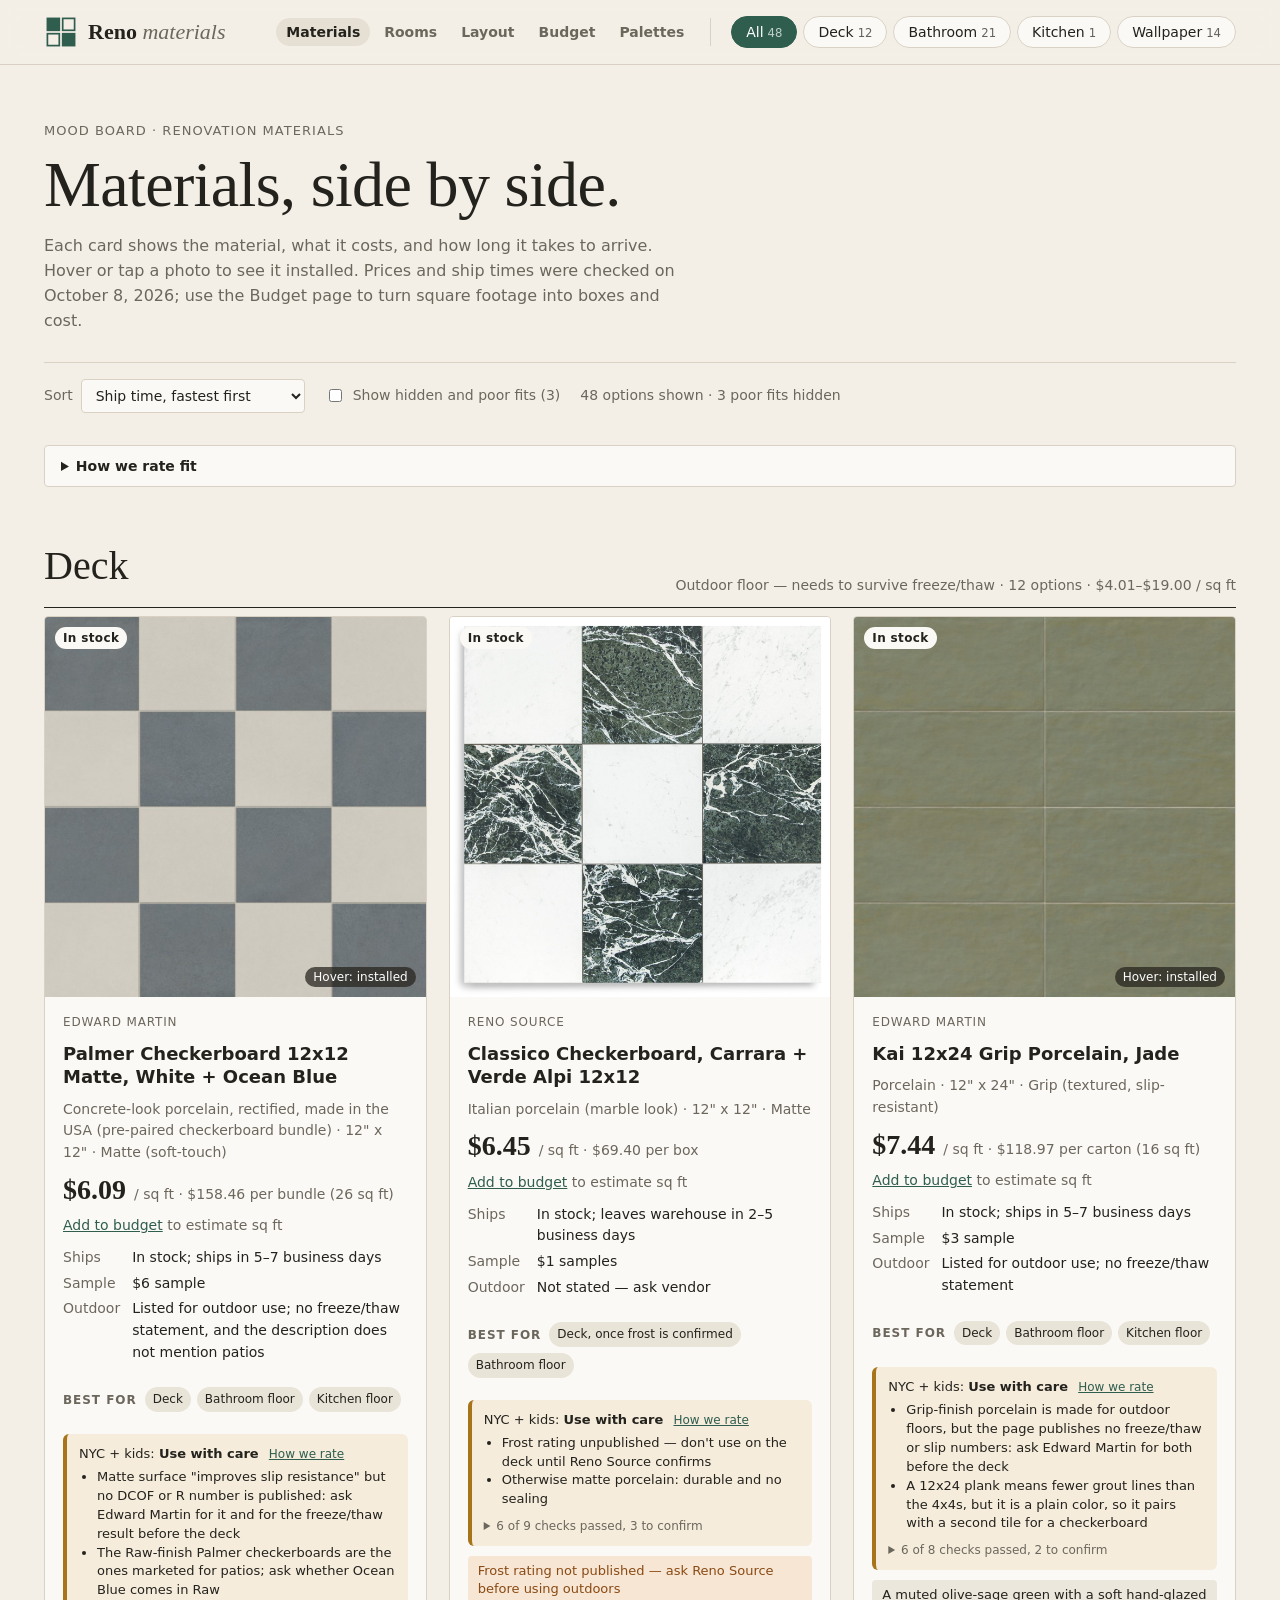
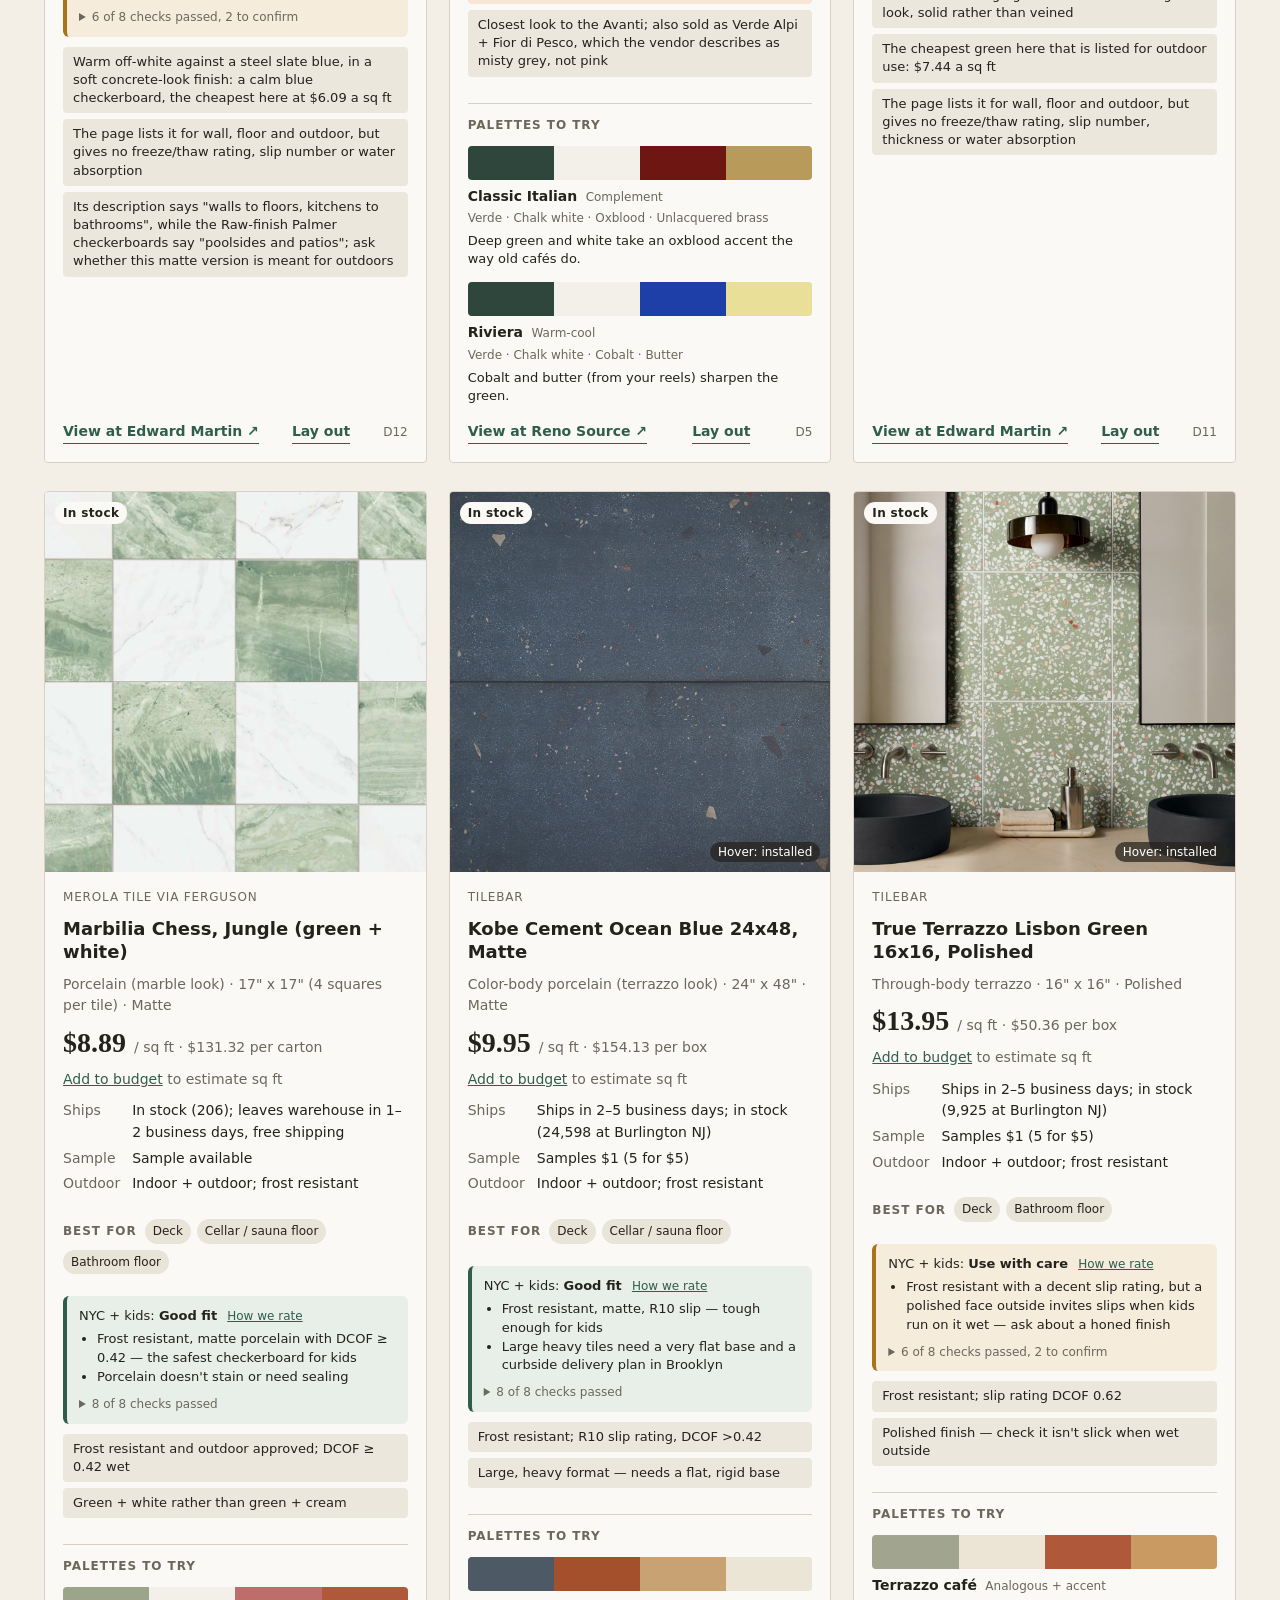
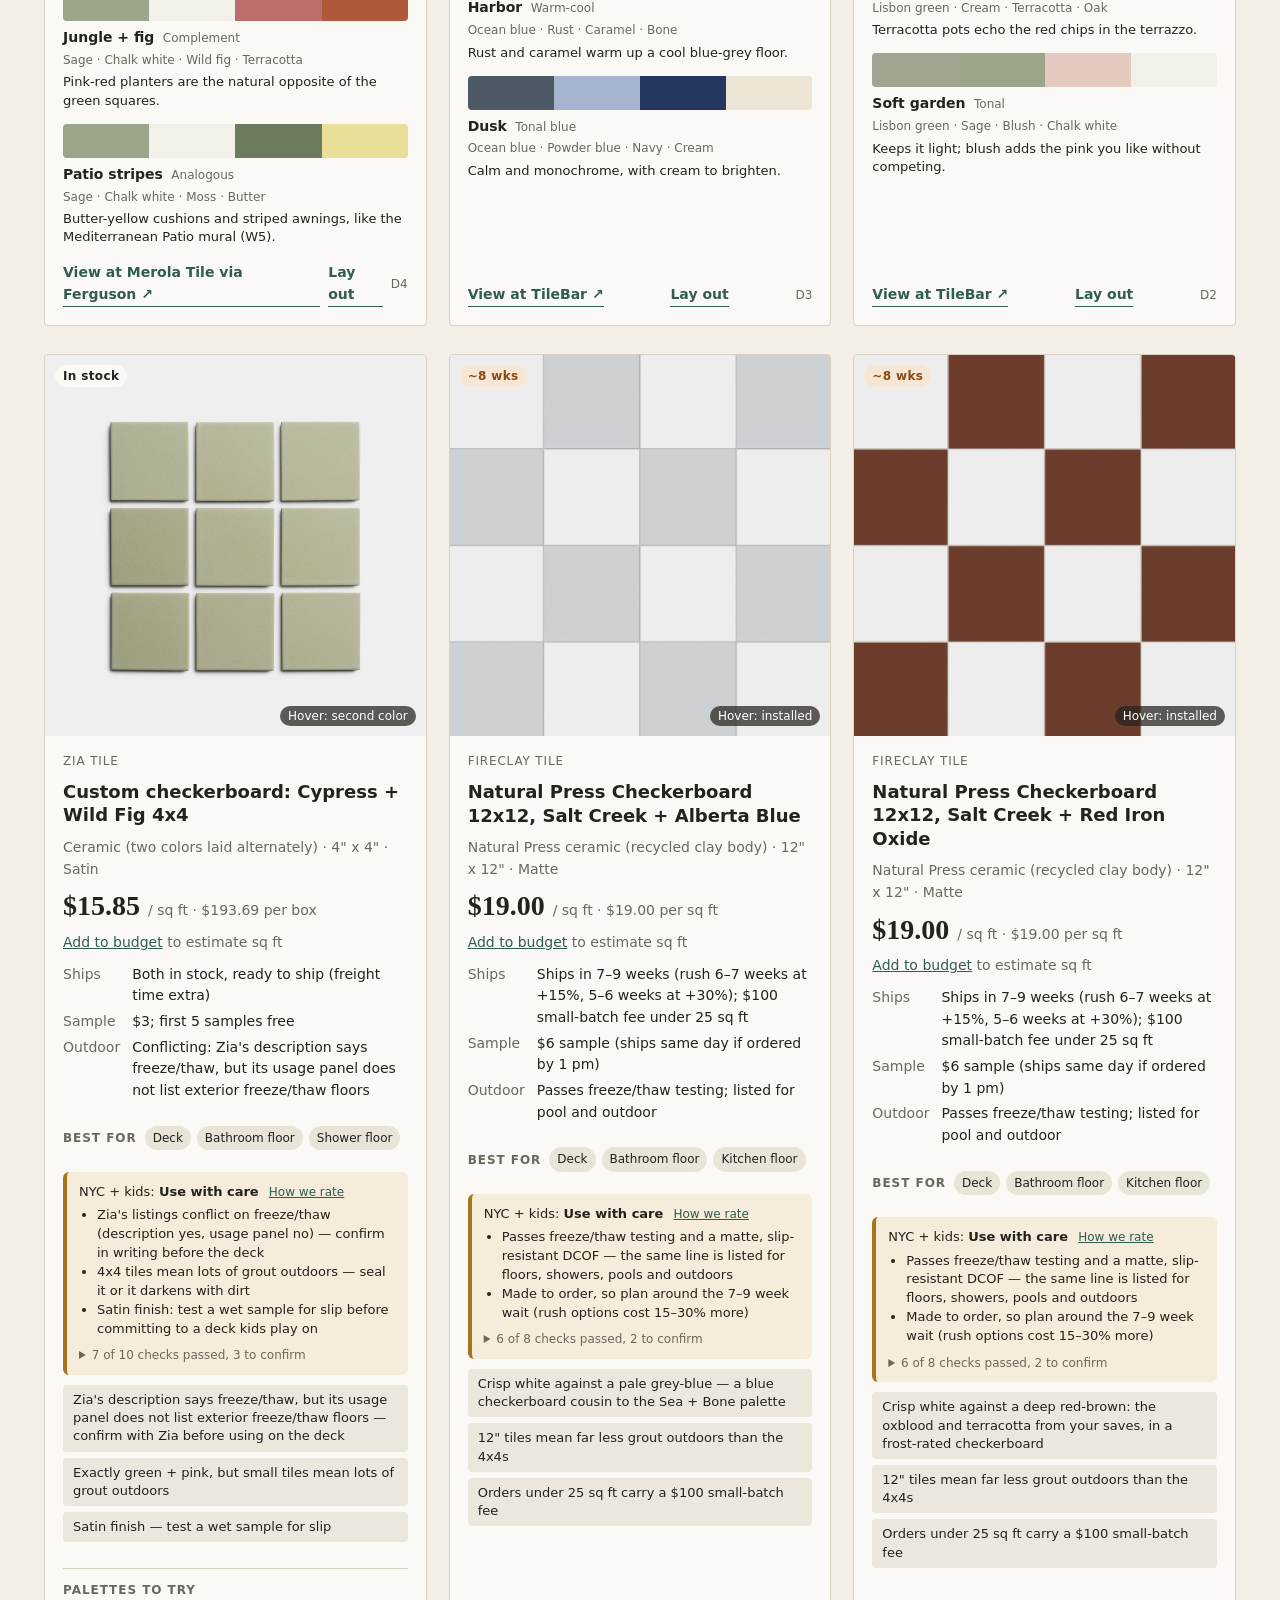
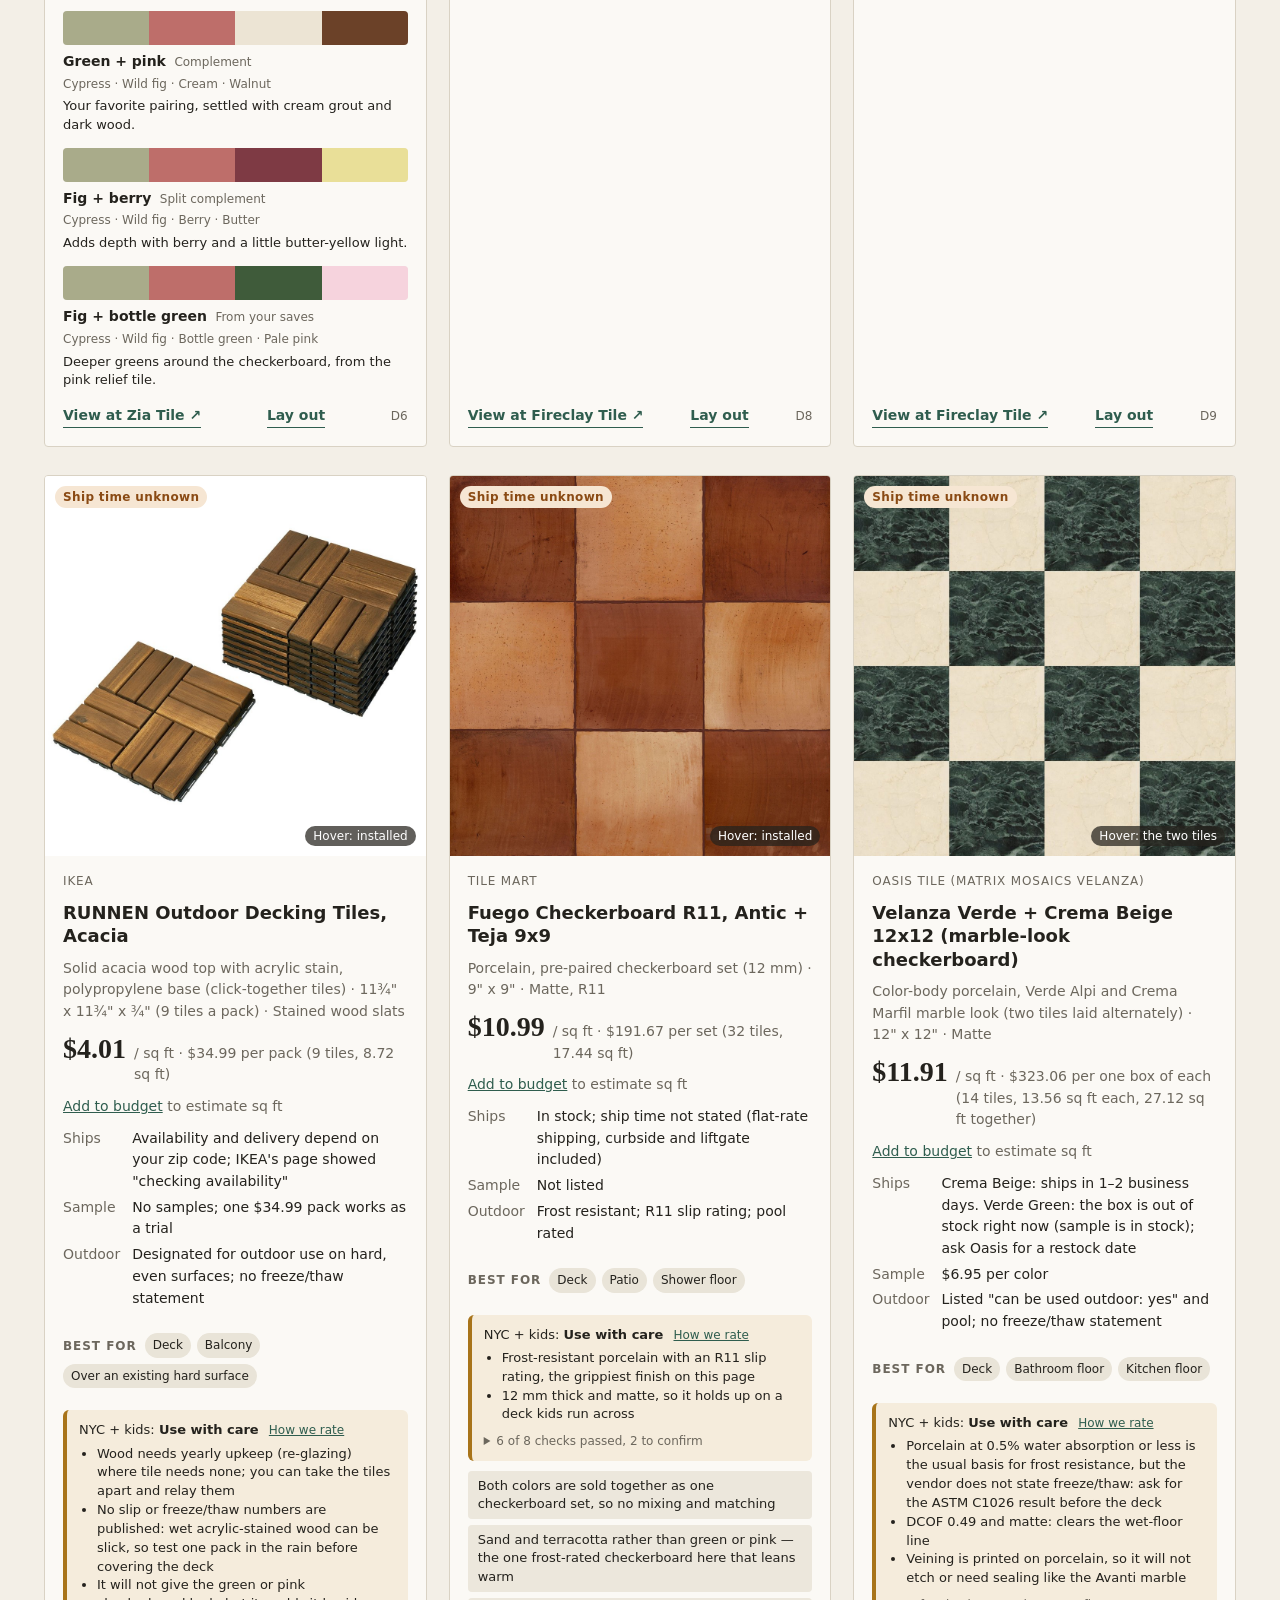
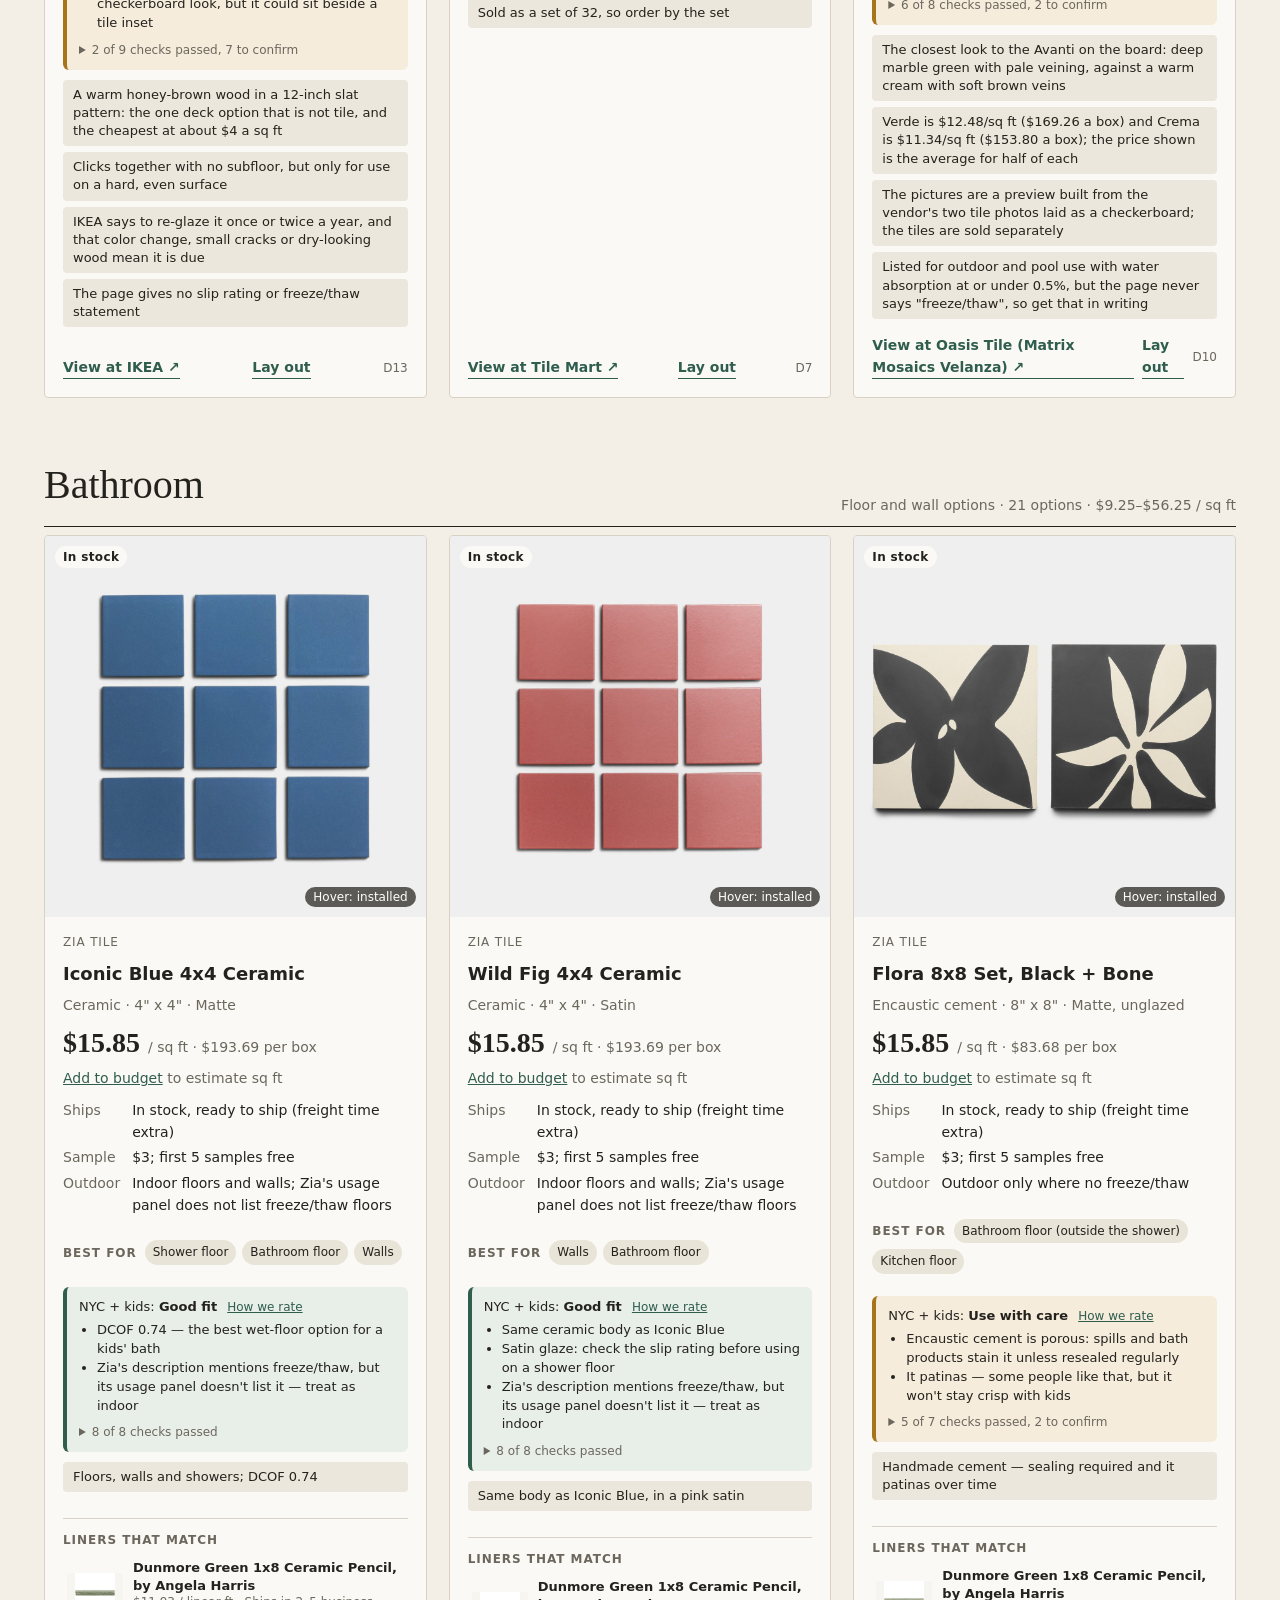
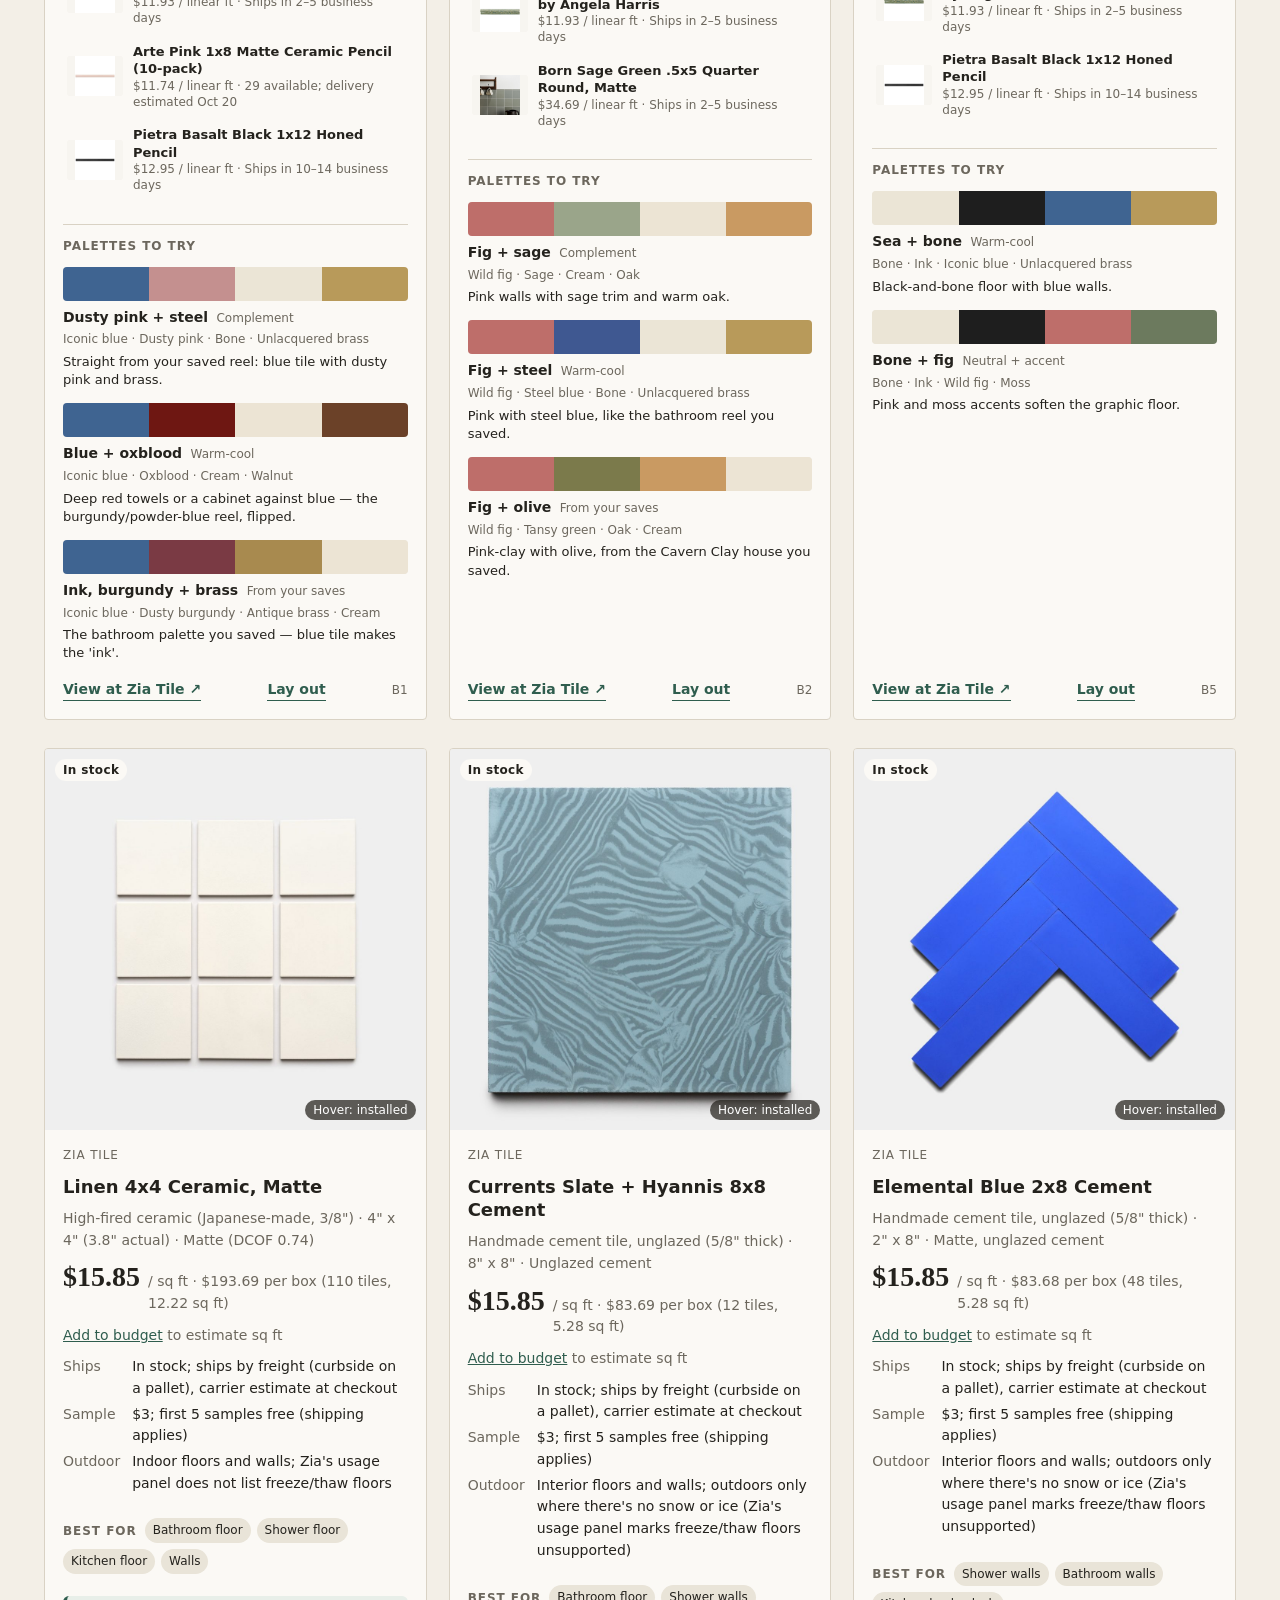
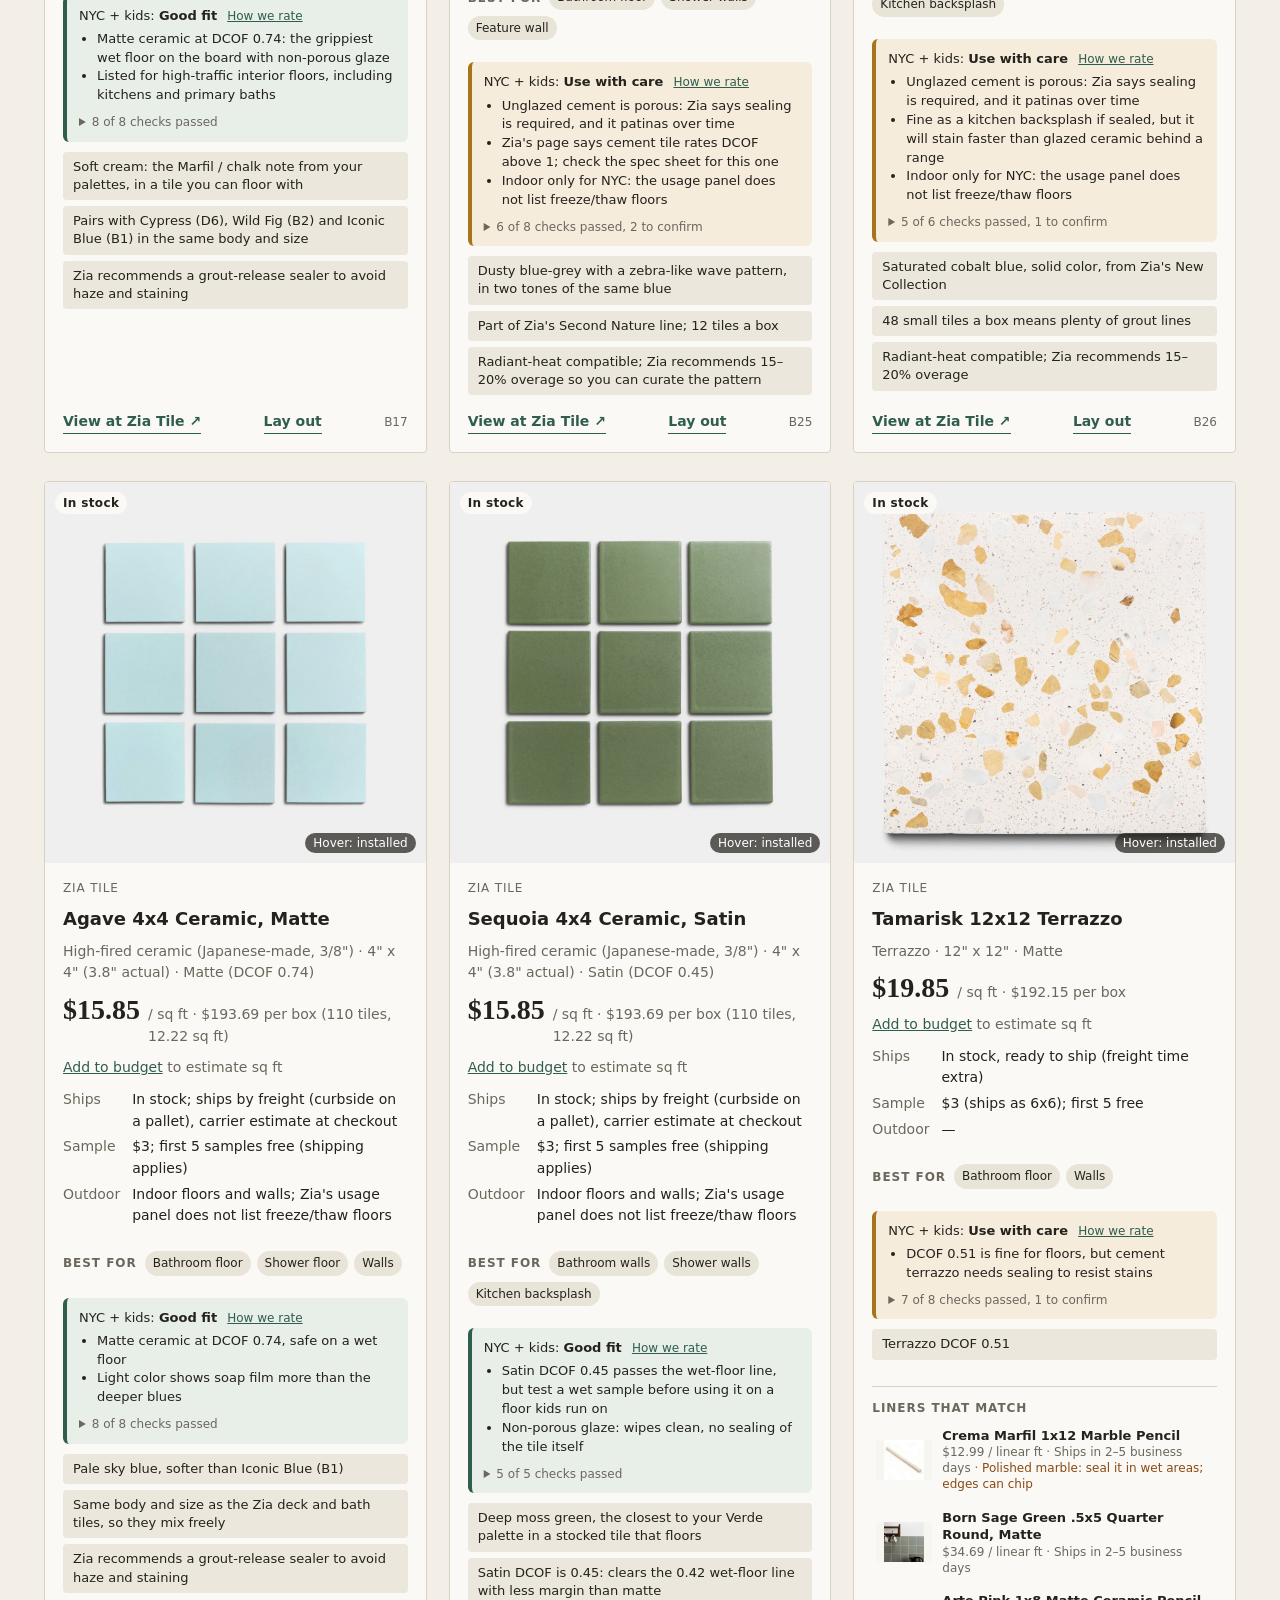
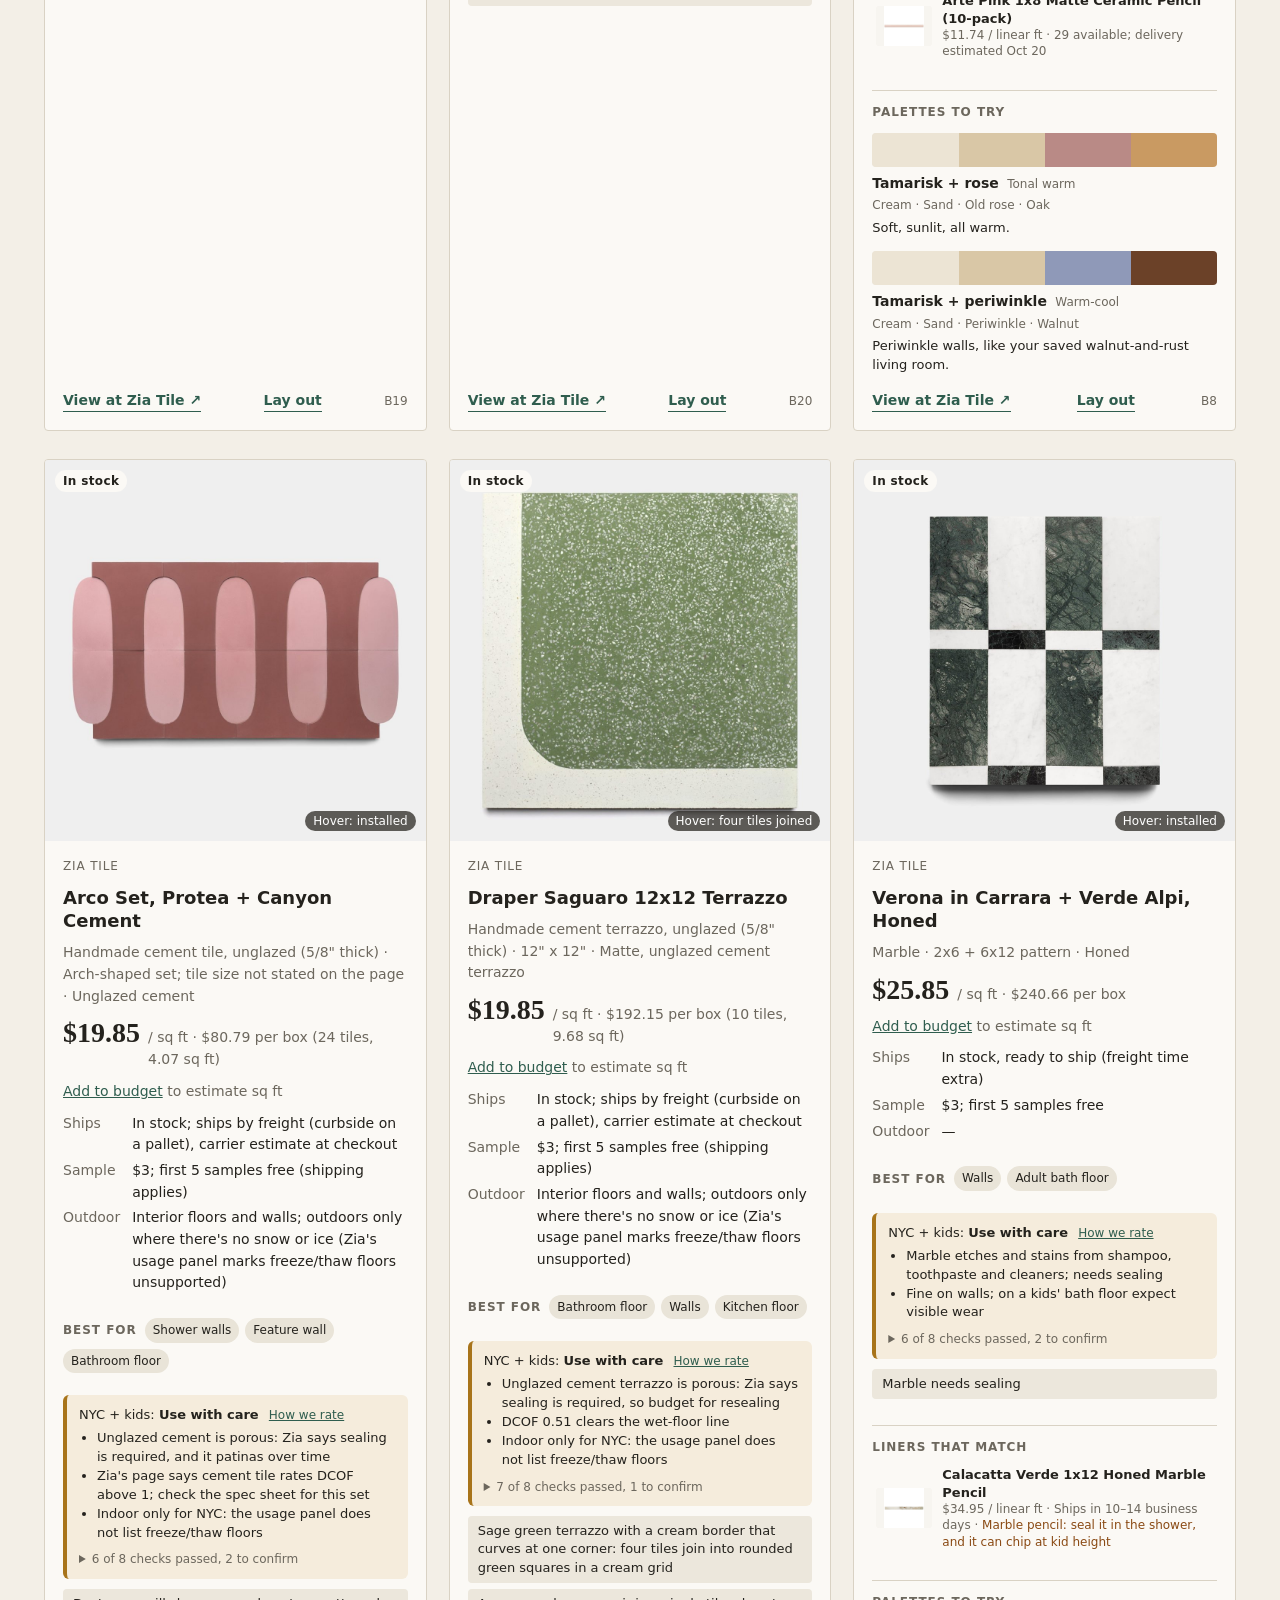
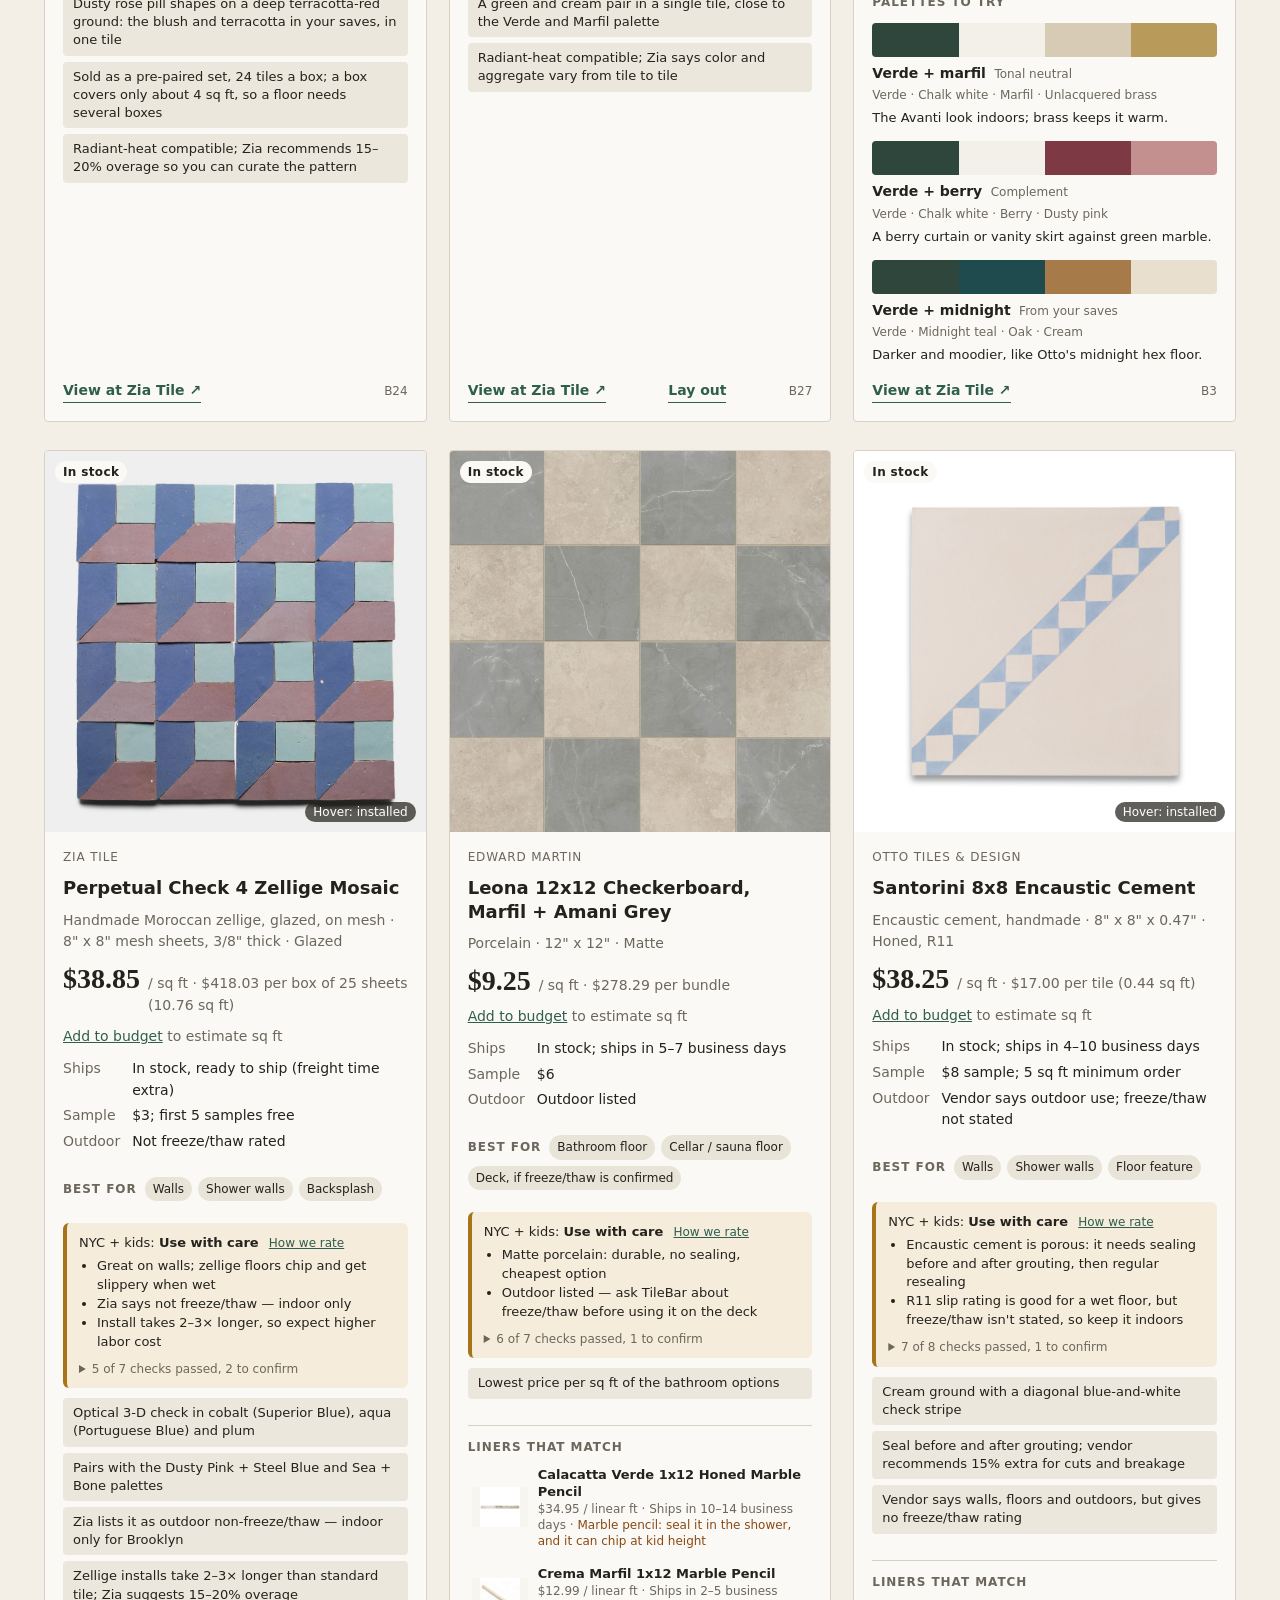
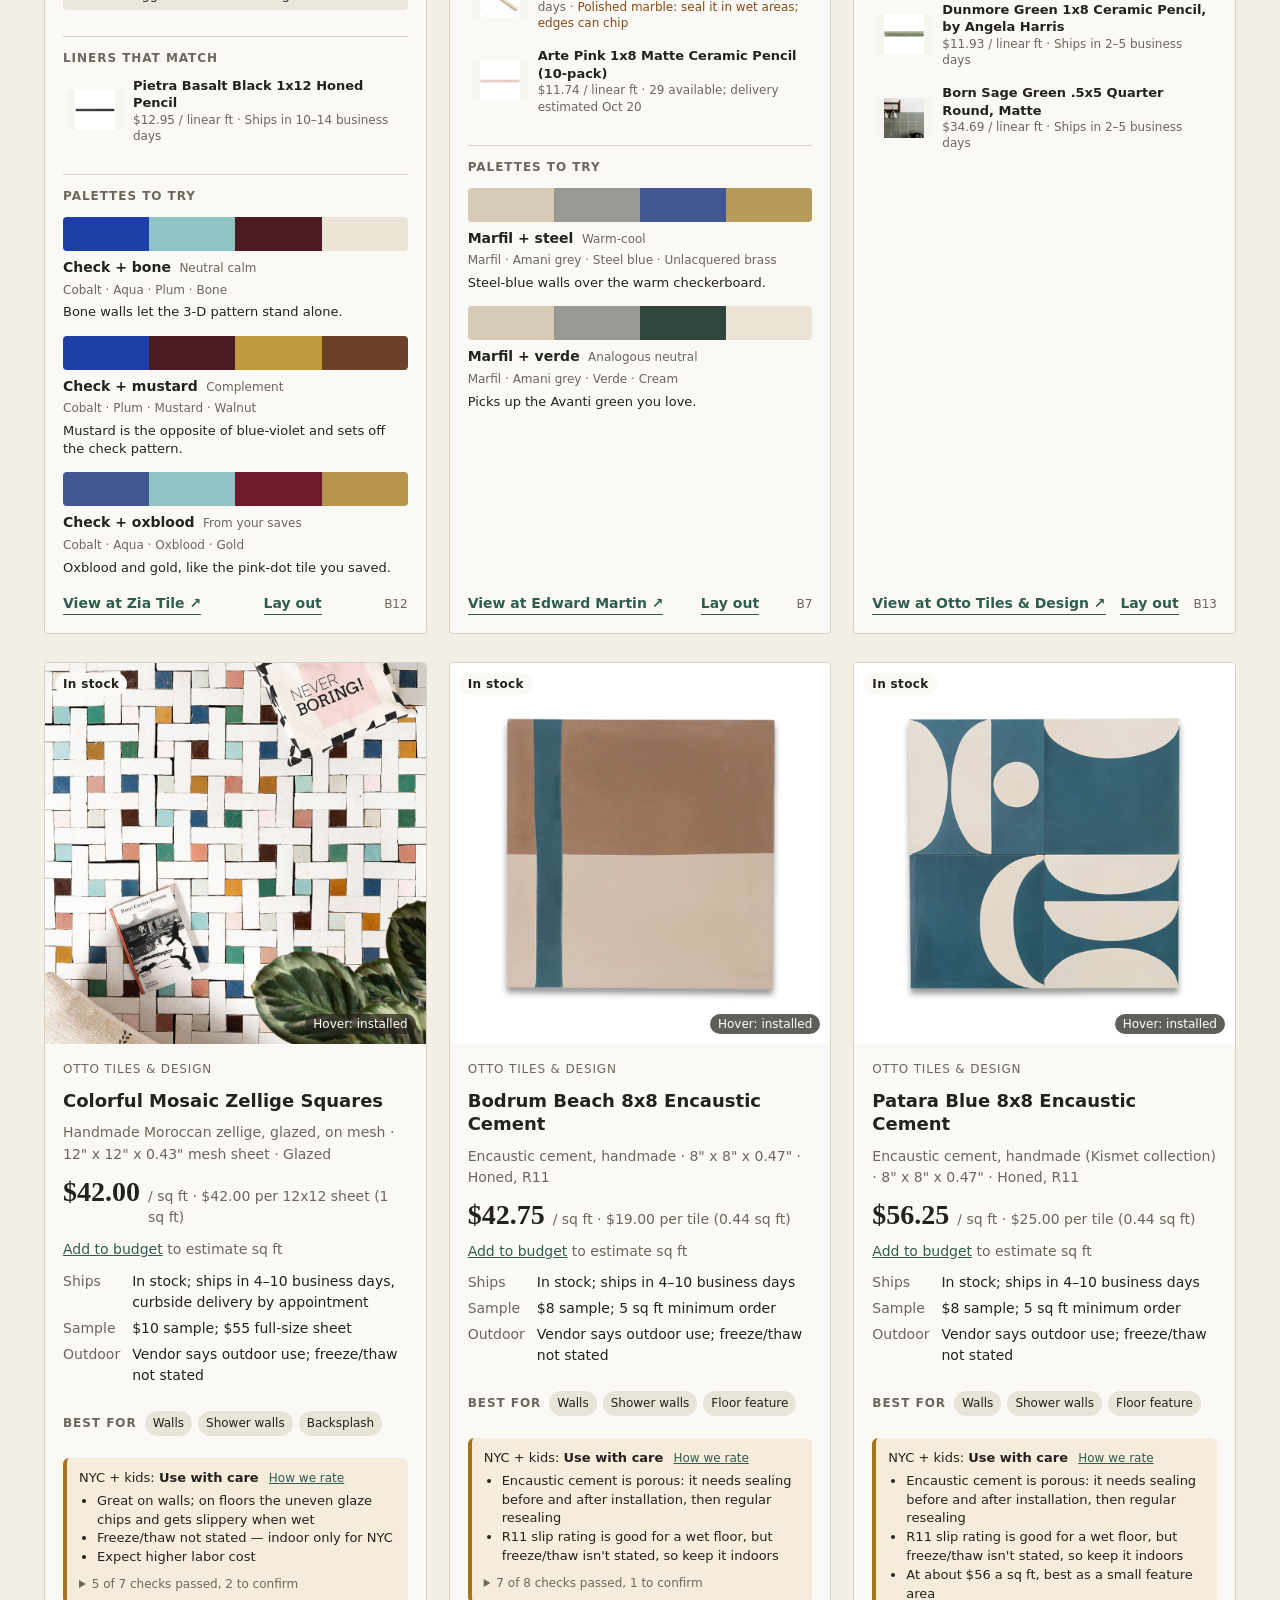
==== commit 1a46afce: "Add room pages for Unit 1 - rooms.json: 11 rooms (kitchen, dining, living, bathroom, bedroom, open d" ====
--- a/index.html
+++ b/index.html
@@ -22,7 +22,7 @@
       <span>Reno <em>materials</em></span>
     </a>
     <div class="masthead__nav">
-      <nav class="pages" aria-label="Pages"><a href="index.html" aria-current="page">Materials</a><a href="layout.html">Layout</a><a href="budget.html">Budget</a><a href="palettes.html">Palettes</a></nav>
+      <nav class="pages" aria-label="Pages"><a href="index.html" aria-current="page">Materials</a><a href="rooms.html">Rooms</a><a href="layout.html">Layout</a><a href="budget.html">Budget</a><a href="palettes.html">Palettes</a></nav>
       <nav class="filters" aria-label="Filter by room" id="filters"></nav>
     </div>
   </div>
--- a/styles.css
+++ b/styles.css
@@ -347,3 +347,51 @@
   .lay__right{overflow:visible;padding:0;background:#fff;columns:2}.lay__right .lay__sec button,.lay__right .lay__nudge,.lay__right #reqForm,.lay__right .lay__chips,.lay__right h3:first-child,.lay__right h3:first-child+.lay__sec{display:none}
   @page{size:landscape;margin:10mm}
 }
+
+.lay__tools{display:inline-flex;gap:8px;align-items:center;margin-left:8px}
+.lay__seg--bar{border-color:#4a463e}.lay__seg--bar button{background:#3a3731;color:#ece6d8;padding:7px 12px}.lay__seg--bar button.on{background:#c27b5a;color:#fff}
+.lay__brush{display:inline-flex;align-items:center;gap:8px;background:#3a3731;color:#ece6d8;border:1px solid #4a463e;border-radius:var(--r);padding:4px 10px;cursor:pointer;font:500 13px var(--body)}
+.lay__brush img{width:26px;height:26px;object-fit:cover;border-radius:3px}.lay__brush small{color:#9c968b}
+.lay__msg{font-size:13px;color:#e7b08a;max-width:420px}
+.lay__canvas.painting svg,.lay__canvas.painting svg [data-r],.lay__canvas.painting svg [data-c]{cursor:crosshair}
+.lay__painted{stroke:#c27b5a;stroke-width:.6}
+.lay__marquee{fill:rgba(194,123,90,.18);stroke:#c27b5a;stroke-width:1.5;stroke-dasharray:5 3;pointer-events:none}
+
+/* Rooms */
+.rooms__source{font-size:13px;color:var(--muted);max-width:70ch;margin:-12px 0 24px}
+.rooms__grid{display:grid;grid-template-columns:repeat(auto-fill,minmax(320px,1fr));gap:20px}
+.rooms__card{display:flex;flex-direction:column;background:var(--surface);border:1px solid var(--line);border-radius:var(--r);overflow:hidden;color:inherit;text-decoration:none}
+.rooms__card:hover{border-color:var(--accent)}
+.rooms__plan{background:#fff;display:flex;justify-content:center;align-items:center;min-height:160px;overflow:hidden;color:var(--muted);font-size:13px;padding:10px}
+.rooms__crop{position:relative;background-repeat:no-repeat;max-width:100%}
+.rooms__hl{position:absolute;border:2px solid #c27b5a;background:rgba(194,123,90,.16);border-radius:2px;pointer-events:none}
+.rooms__body{padding:14px 16px 16px}.rooms__body h3{margin:0 0 4px;font:500 22px var(--display)}.rooms__body p{margin:0;font-size:14px;color:var(--muted)}
+.rooms__stat{margin-top:8px !important;color:var(--ink) !important}
+.rooms__thumbs{display:flex;gap:6px;margin-top:10px}.rooms__thumbs img{width:34px;height:34px;object-fit:cover;border-radius:3px;border:1px solid var(--line)}
+.rooms__total{display:flex;justify-content:space-between;align-items:baseline;border-top:2px solid var(--ink);padding-top:14px;color:var(--muted)}.rooms__total strong{font:500 30px var(--display);color:var(--ink)}
+.room__page{padding-top:24px;padding-bottom:48px}
+.room__crumb{font-size:14px;color:var(--muted);margin:0 0 6px}.room__crumb a{color:var(--accent)}
+.room__head{display:flex;justify-content:space-between;align-items:flex-end;gap:24px;flex-wrap:wrap;margin-bottom:8px}.room__head h1{margin:0}
+.room__stats{display:flex;gap:28px}.room__stats span{display:block;font-size:11px;letter-spacing:.06em;text-transform:uppercase;color:var(--muted)}.room__stats strong{font:500 22px var(--display)}
+.room__top{display:grid;grid-template-columns:minmax(0,1fr) minmax(0,1fr);gap:20px;margin-bottom:20px}
+.room__card{background:var(--surface);border:1px solid var(--line);border-radius:var(--r);padding:18px 20px;margin-bottom:20px}.room__top .room__card{margin-bottom:0}
+.room__card h2{font:500 24px var(--display);margin:0 0 10px}
+.room__wide{display:block}
+.room__sechead{display:flex;justify-content:space-between;align-items:baseline;gap:12px;margin-bottom:8px}.room__sechead h2{margin:0}.room__sechead span{color:var(--muted);font-size:14px}
+.room__hint{font-size:13px;color:var(--muted);margin:6px 0}
+.room__crop{border:1px solid var(--line);background-color:#fff;margin:0 auto 10px}
+.room__whole summary{cursor:pointer;font-size:13px;color:var(--accent)}.room__full{position:relative;margin:10px auto 0;border:1px solid var(--line);background-repeat:no-repeat}
+.room__card input:not([type=checkbox]),.room__card select,.room__card textarea{font:500 14px var(--body);padding:7px 9px;border:1px solid var(--line);border-radius:var(--r);background:#fff;color:var(--ink);width:100%}
+.room__card input:disabled{background:transparent;border-color:transparent}
+.room__lines{display:flex;flex-direction:column;gap:10px}
+.room__line{display:grid;grid-template-columns:150px minmax(240px,2fr) 110px 100px minmax(110px,1fr) 28px;gap:10px;align-items:center;padding:10px;border:1px solid var(--line);border-radius:var(--r);background:#fff}
+.room__pick{margin-top:0;background:#faf8f3}
+.room__qty{display:flex;align-items:center;gap:6px}.room__qty small,.room__order small{color:var(--muted);font-size:12px;white-space:nowrap}
+.room__order strong{display:block;font-size:14px}
+.room__add{display:flex;flex-wrap:wrap;gap:8px;align-items:center;margin-top:12px}.room__add .lay__lbl{margin:0 6px 0 0}
+.room__actions{margin-top:14px;justify-content:flex-start}
+.room__laysum{margin:8px 0 12px;padding-left:18px;font-size:14px}
+.room__date{width:auto !important}
+.room__card .lay__req{border:1px solid var(--line);border-radius:var(--r);background:#fff;padding:10px;margin-top:10px}
+.room__card .lay__reqform{margin-top:8px}.room__card .lay__chips{margin-top:8px}
+@media (max-width:900px){.room__top{grid-template-columns:1fr}.room__line{grid-template-columns:1fr 1fr}}
